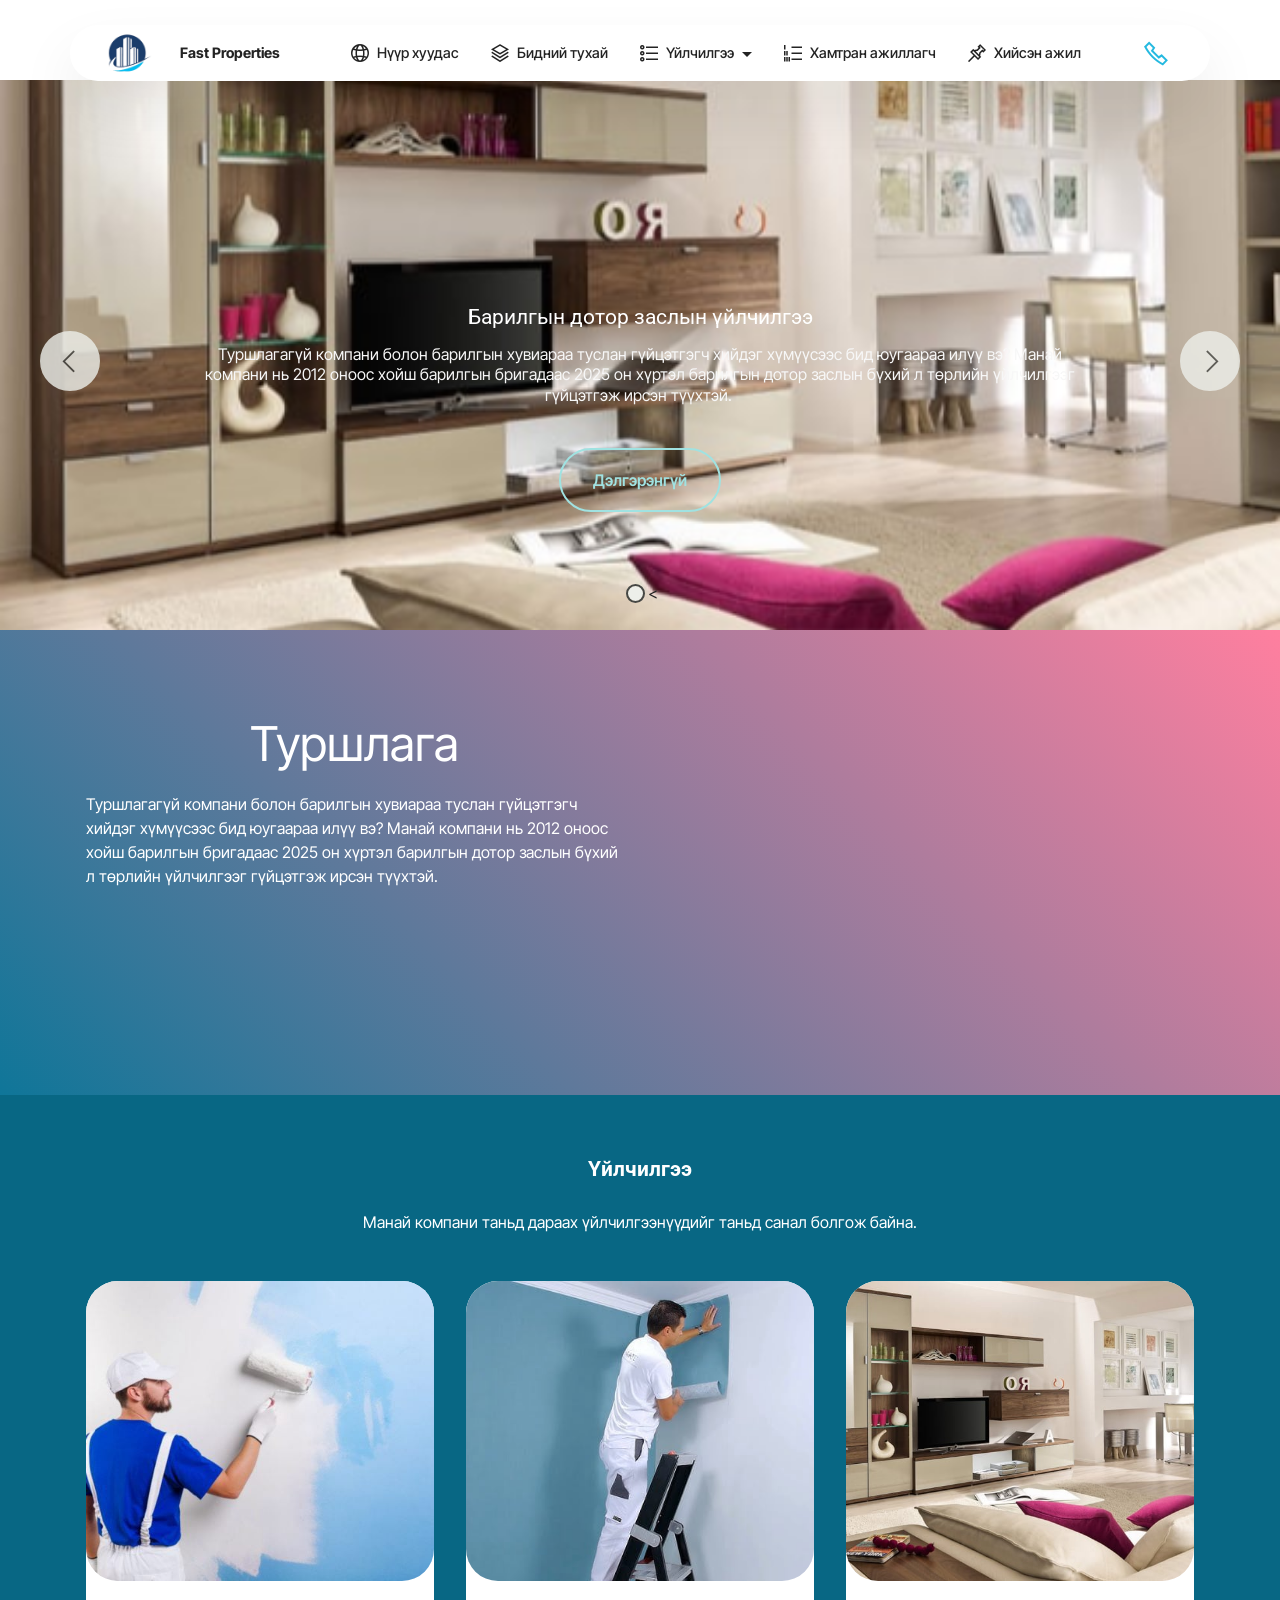
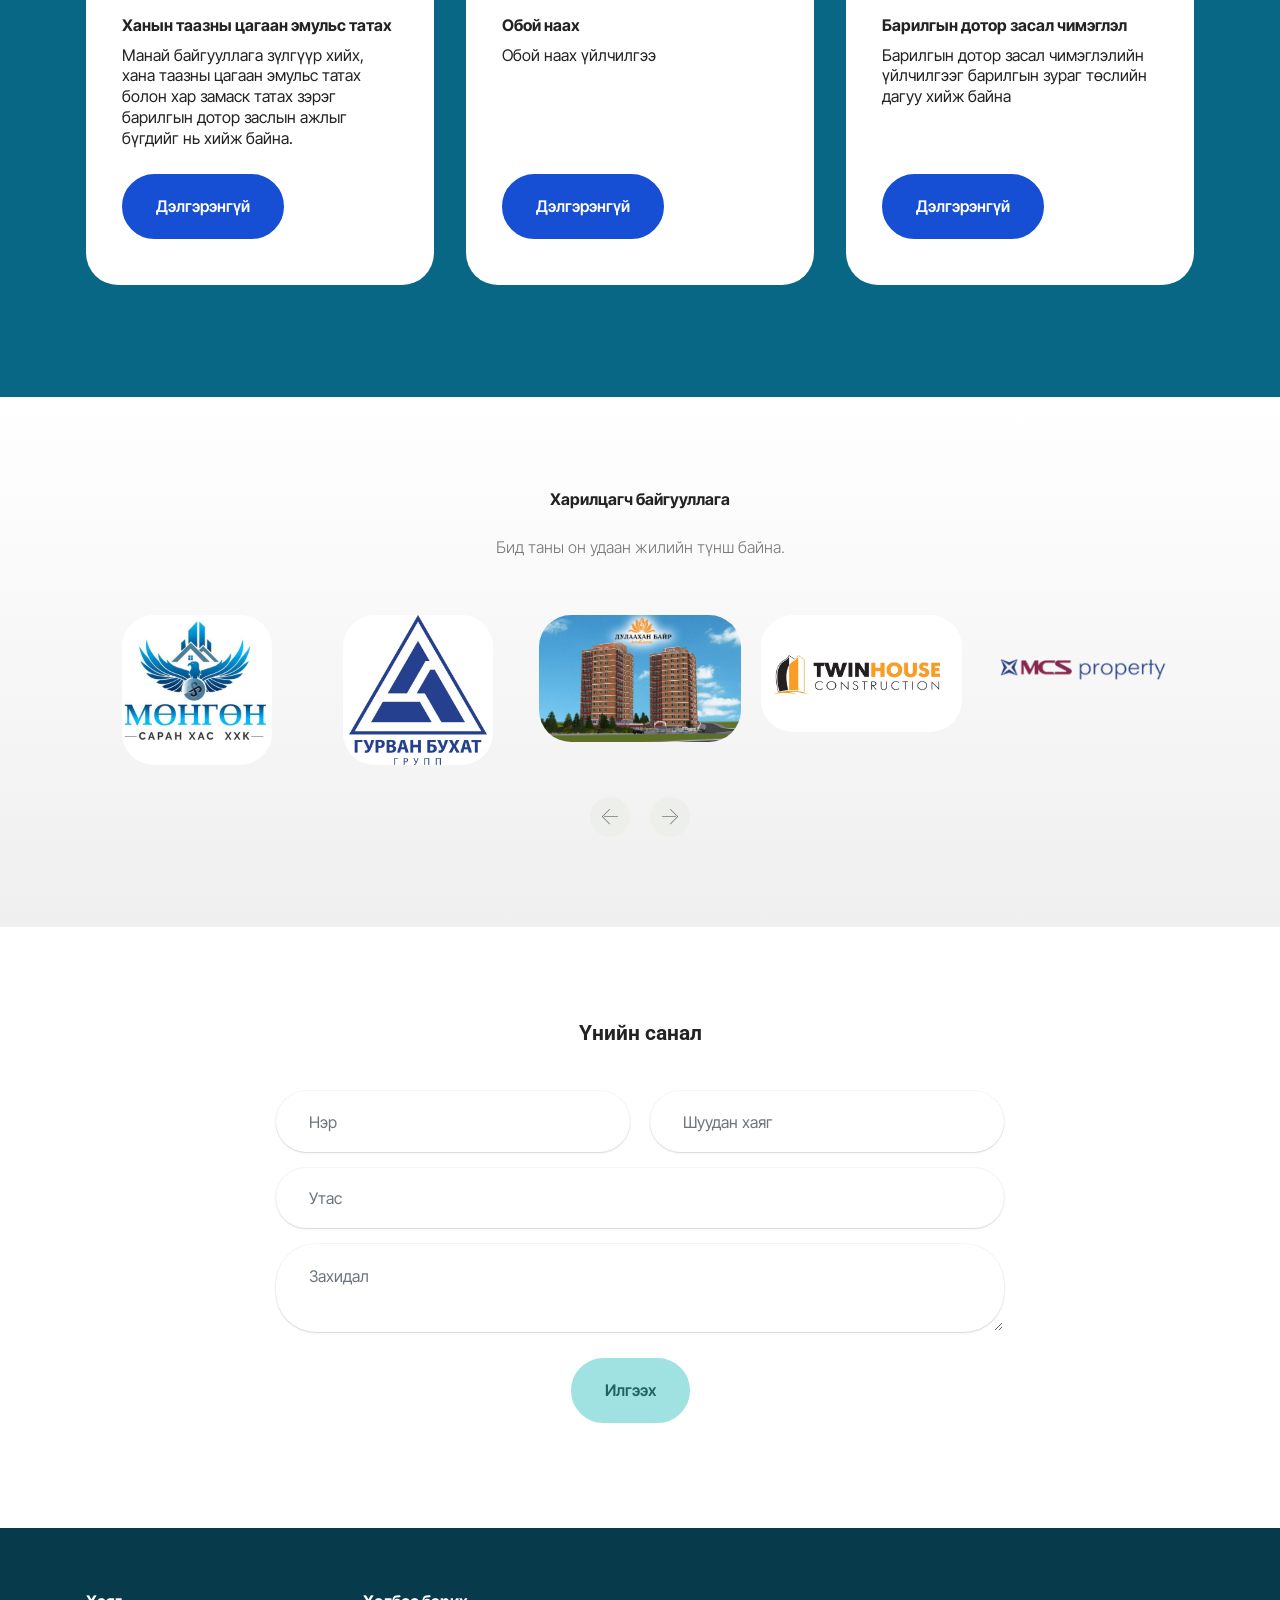
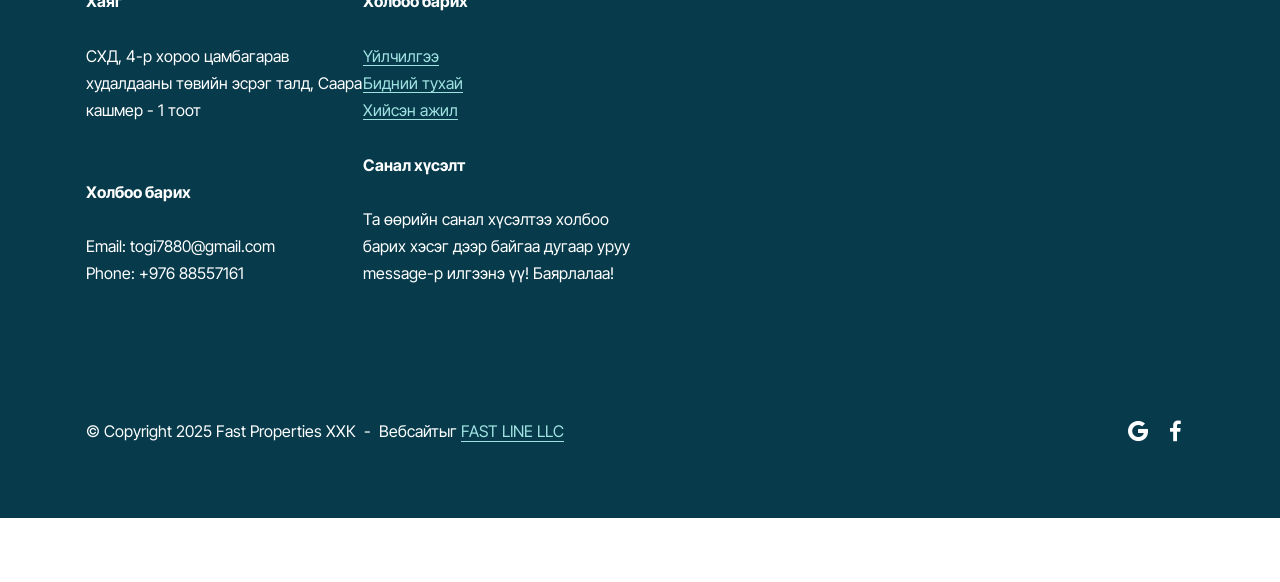
==== index.html @ c5d8628d "Add files via upload" ====
<!DOCTYPE html>
<html  >
<head>
  <!-- Site made with Mobirise Website Builder v5.9.4, https://mobirise.com -->
  <meta charset="UTF-8">
  <meta http-equiv="X-UA-Compatible" content="IE=edge">
  <meta name="generator" content="Mobirise v5.9.4, mobirise.com">
  <meta name="twitter:card" content="summary_large_image"/>
  <meta name="twitter:image:src" content="assets/images/index-meta.png">
  <meta property="og:image" content="assets/images/index-meta.png">
  <meta name="twitter:title" content="FAST PROPERTIES LLC - Барилгын дотор засал хийнэ">
  <meta name="viewport" content="width=device-width, initial-scale=1, minimum-scale=1">
  <link rel="shortcut icon" href="assets/images/df7d73c62bd82efdaf5e732c1ed1c255-removebg-preview-160x160.png" type="image/x-icon">
  <meta name="description" content="Барилгын дотор засал хийнэ - 
Эмульс татна - Хар цагаан замаск татна - Ханын таазны тэгшилгээ - Обой наах Barilgiiin dotor zasal Barilgiin dotor zasal hiine Утас : 88557161">
  
  
  <title>FAST PROPERTIES LLC - Барилгын дотор засал хийнэ</title>
  <link rel="stylesheet" href="assets/web/assets/mobirise-icons2/mobirise2.css">
  <link rel="stylesheet" href="assets/web/assets/mobirise-icons/mobirise-icons.css">
  <link rel="stylesheet" href="assets/bootstrap/css/bootstrap.min.css">
  <link rel="stylesheet" href="assets/bootstrap/css/bootstrap-grid.min.css">
  <link rel="stylesheet" href="assets/bootstrap/css/bootstrap-reboot.min.css">
  <link rel="stylesheet" href="assets/animatecss/animate.css">
  <link rel="stylesheet" href="assets/dropdown/css/style.css">
  <link rel="stylesheet" href="assets/socicon/css/styles.css">
  <link rel="stylesheet" href="assets/theme/css/style.css">
  <link rel="preload" href="https://fonts.googleapis.com/css?family=Inter+Tight:100,200,300,400,500,600,700,800,900,100i,200i,300i,400i,500i,600i,700i,800i,900i&display=swap" as="style" onload="this.onload=null;this.rel='stylesheet'">
  <noscript><link rel="stylesheet" href="https://fonts.googleapis.com/css?family=Inter+Tight:100,200,300,400,500,600,700,800,900,100i,200i,300i,400i,500i,600i,700i,800i,900i&display=swap"></noscript>
  <link rel="preload" href="https://fonts.googleapis.com/css?family=Roboto:100,200,300,400,500,600,700,800,900,100i,200i,300i,400i,500i,600i,700i,800i,900i&display=swap" as="style" onload="this.onload=null;this.rel='stylesheet'">
  <noscript><link rel="stylesheet" href="https://fonts.googleapis.com/css?family=Roboto:100,200,300,400,500,600,700,800,900,100i,200i,300i,400i,500i,600i,700i,800i,900i&display=swap"></noscript>
  <link rel="preload" as="style" href="assets/mobirise/css/mbr-additional.css"><link rel="stylesheet" href="assets/mobirise/css/mbr-additional.css" type="text/css">

  
  
  
</head>
<body>
  
  <section data-bs-version="5.1" class="menu menu2 cid-uOnKv8yIot" once="menu" id="menu02-wxaMeFYXaG-wxaMeFYXaG-3g">
	

	<nav class="navbar navbar-dropdown navbar-fixed-top navbar-expand-lg">
		<div class="container">
			<div class="navbar-brand">
				<span class="navbar-logo">
					
						<a href="http://medicaldoctor.mn" target="_blank"><img src="assets/images/df7d73c62bd82efdaf5e732c1ed1c255-removebg-preview-160x160.png" alt="logo" style="height: 4.3rem;"></a>
					
				</span>
				<span class="navbar-caption-wrap"><a class="navbar-caption text-black text-primary display-4" href="index.html#header05-1">Fast Properties</a></span>
			</div>
			<button class="navbar-toggler" type="button" data-toggle="collapse" data-bs-toggle="collapse" data-target="#navbarSupportedContent" data-bs-target="#navbarSupportedContent" aria-controls="navbarNavAltMarkup" aria-expanded="false" aria-label="Toggle navigation">
				<div class="hamburger">
					<span></span>
					<span></span>
					<span></span>
					<span></span>
				</div>
			</button>
			<div class="collapse navbar-collapse" id="navbarSupportedContent">
				<ul class="navbar-nav nav-dropdown nav-right" data-app-modern-menu="true"><li class="nav-item">
						<a class="nav-link link text-black text-primary display-4" href="index.html"><span class="mobi-mbri mobi-mbri-globe-2 mbr-iconfont mbr-iconfont-btn"></span>Нүүр хуудас</a>
					</li>
					<li class="nav-item">
						<a class="nav-link link text-black text-primary display-4" href="index.html#header7-3c" aria-expanded="false"><span class="mobi-mbri mobi-mbri-layers mbr-iconfont mbr-iconfont-btn"></span>Бидний тухай</a>
					</li>
					<li class="nav-item dropdown">
						<a class="nav-link link text-black text-primary dropdown-toggle show display-4" href="index.html#features025-1p" data-toggle="dropdown-submenu" data-bs-toggle="dropdown" data-bs-auto-close="outside" aria-expanded="true"><span class="mobi-mbri mobi-mbri-bulleted-list mbr-iconfont mbr-iconfont-btn"></span>Үйлчилгээ</a><div class="dropdown-menu show" aria-labelledby="dropdown-576" data-bs-popper="none"><a class="text-black text-primary dropdown-item display-4" href="page5.html">Хана тааз эмуль татах</a><a class="text-black text-primary dropdown-item display-4" href="page5.html">Хана тааз тэгшилгээ зүлгүүр</a><a class="text-black text-primary dropdown-item display-4" href="page5.html">Обой наах</a><a class="text-black text-primary dropdown-item display-4" href="page5.html">Бусад барилгын дотор засал</a></div>
					</li><li class="nav-item"><a class="nav-link link text-black text-primary display-4" href="index.html#clients-3d"><span class="mobi-mbri mobi-mbri-numbered-list mbr-iconfont mbr-iconfont-btn"></span>Хамтран ажиллагч</a></li><li class="nav-item"><a class="nav-link link text-black text-primary display-4" href="index.html#clients-3d"><span class="mobi-mbri mobi-mbri-pin mbr-iconfont mbr-iconfont-btn"></span>Хийсэн ажил</a></li></ul>
				<div class="icons-menu">
					<a class="iconfont-wrapper" href="tel:+97688557161">
						<span class="p-2 mbr-iconfont mobi-mbri-phone mobi-mbri" style="color: rgb(36, 185, 224); fill: rgb(36, 185, 224);"></span>
					</a>
					
					
					
				</div>
				
			</div>
		</div>
	</nav>
</section>

<section data-bs-version="5.1" class="slider3 cid-tOzKWDdz7D" id="slider03-36">
    
    <div class="carousel slide carousel-fade" id="uOnXRy4mSN" data-interval="3000" data-bs-interval="3000">
        <ol class="carousel-indicators">
            <li data-slide-to="0" data-bs-slide-to="0" class="active" data-target="#uOnXRy4mSN" data-bs-target="#uOnXRy4mSN"></li>
            &lt;
            
        </ol>
        <div class="carousel-inner">
            
            
            <div class="carousel-item slider-image item active">
                <div class="item-wrapper">
                    <img class="d-block w-100" src="assets/images/modern-conceptual-living-room-design-ideas-612x406.jpg" alt="Барилгын дотор засал хийнэ" data-slide-to="1" data-bs-slide-to="2">
                    
                    <div class="carousel-caption">
                        <h5 class="mbr-section-subtitle mbr-fonts-style mb-3 display-2">Барилгын дотор заслын үйлчилгээ</h5>
                        <p class="mbr-section-text mbr-fonts-style mb-4 display-7">Туршлагагүй компани болон барилгын хувиараа туслан гүйцэтгэгч хийдэг хүмүүсээс бид юугаараа илүү вэ? Манай компани нь 2012 оноос хойш барилгын бригадаас 2025 он хүртэл барилгын дотор заслын бүхий л төрлийн үйлчилгээг гүйцэтгэж ирсэн түүхтэй.&nbsp;</p>
                        <div class="mbr-section-btn mb-5"><a class="btn btn-warning-outline display-7" href="page6.html">Дэлгэрэнгүй</a></div>     
                    </div>
                </div>
            </div>
        </div>
        <a class="carousel-control carousel-control-prev" role="button" data-slide="prev" data-bs-slide="prev" href="#uOnXRy4mSN">
            <span class="mobi-mbri mobi-mbri-arrow-prev" aria-hidden="true"></span>
            <span class="sr-only visually-hidden">Previous</span>
        </a>
        <a class="carousel-control carousel-control-next" role="button" data-slide="next" data-bs-slide="next" href="#uOnXRy4mSN">
            <span class="mobi-mbri mobi-mbri-arrow-next" aria-hidden="true"></span>
            <span class="sr-only visually-hidden">Next</span>
        </a>
    </div>
</section>

<section data-bs-version="5.1" class="header7 cid-uOi6CilBWI" id="header7-3c">

    

    

    <div class="container">
        <div class="media-container-row">

            <div class="media-content align-right">
                <h1 class="mbr-section-title mbr-white pb-3 mbr-fonts-style display-1">Туршлага</h1>
                <div class="mbr-section-text mbr-white pb-3">
                    <p class="mbr-text mbr-fonts-style display-5">
                        Туршлагагүй компани болон барилгын хувиараа туслан гүйцэтгэгч хийдэг хүмүүсээс бид юугаараа илүү вэ? Манай компани нь 2012 оноос хойш барилгын бригадаас 2025 он хүртэл барилгын дотор заслын бүхий л төрлийн үйлчилгээг гүйцэтгэж ирсэн түүхтэй.&nbsp;</p>
                </div>
                
            </div>

            <div class="mbr-figure" style="width: 100%;"><iframe class="mbr-embedded-video" src="https://www.youtube.com/embed/STqPr48vjNw?rel=0&amp;amp;mute=1&amp;showinfo=0&amp;autoplay=1&amp;loop=1&amp;playlist=STqPr48vjNw" width="1280" height="720" frameborder="0" allowfullscreen></iframe></div>

        </div>
    </div>
</section>

<section data-bs-version="5.1" class="features4 cid-tMlEXTHLbS" id="features04-w">
	
	
	<div class="container">
		<div class="row justify-content-center">
			<div class="col-12 content-head">
				<div class="mbr-section-head mb-5">
					<h4 class="mbr-section-title mbr-fonts-style align-center mb-0 display-2"><strong>Үйлчилгээ</strong></h4>
					<h5 class="mbr-section-subtitle mbr-fonts-style align-center mb-0 mt-4 display-7">Манай компани таньд дараах үйлчилгээнүүдийг таньд санал болгож байна.</h5>
					
				</div>
			</div>
		</div>
		<div class="row">
			<div class="item features-image col-12 col-md-6 col-lg-4">
				<div class="item-wrapper">
					<div class="item-img">
						<img src="assets/images/0308140003-02-apply-emulsion-paint-600x400-1-600x400.jpg" alt="Mobirise Website Builder">
					</div>
					<div class="item-content">
						<h5 class="item-title mbr-fonts-style display-5"><strong>Ханын таазны цагаан эмульс татах</strong></h5>
						
						<p class="mbr-text mbr-fonts-style display-7">Манай байгууллага зүлгүүр хийх, хана таазны цагаан эмульс татах болон хар замаск татах зэрэг барилгын дотор заслын ажлыг бүгдийг нь хийж байна.</p>
						<div class="mbr-section-btn item-footer"><a href="page3.html#header16-25" class="btn item-btn btn-primary display-7">Дэлгэрэнгүй</a></div>
					</div>

				</div>
			</div>
			<div class="item features-image col-12 col-md-6 col-lg-4">
				<div class="item-wrapper">
					<div class="item-img">
						<img src="assets/images/hq720-686x386.jpg" alt="Mobirise Website Builder">
					</div>
					<div class="item-content">
						<h5 class="item-title mbr-fonts-style display-5"><strong>Обой наах&nbsp;</strong></h5>
						
						<p class="mbr-text mbr-fonts-style display-7">Обой наах үйлчилгээ<br><br><br></p>
						<div class="mbr-section-btn item-footer"><a href="page1.html" class="btn item-btn btn-primary display-7">Дэлгэрэнгүй</a></div>
					</div>
				</div>
			</div>
			<div class="item features-image col-12 col-md-6 col-lg-4">
				<div class="item-wrapper">
					<div class="item-img">
						<img src="assets/images/modern-conceptual-living-room-design-ideas-696x461.jpg" alt="Mobirise Website Builder">
					</div>
					<div class="item-content">
						<h5 class="item-title mbr-fonts-style display-5"><strong>Барилгын дотор засал чимэглэл&nbsp;</strong></h5>
						
						<p class="mbr-text mbr-fonts-style display-7">Барилгын дотор засал чимэглэлийн үйлчилгээг барилгын зураг төслийн дагуу хийж байна<br><br>
						</p>
						<div class="mbr-section-btn item-footer"><a href="page1.html" class="btn item-btn btn-primary display-7">Дэлгэрэнгүй</a></div>
					</div>
				</div>
			</div>
		</div>
	</div>
</section>

<section data-bs-version="5.1" class="clients cid-uOi7cdaw9n" data-interval="false" data-bs-interval="false" id="clients-3d">
      

    
        <div class="container mb-5">
            <div class="media-container-row">
                <div class="col-12 align-center">
                    <h2 class="mbr-section-title pb-3 mbr-fonts-style display-5"><strong>
                        Харилцагч байгууллага</strong></h2>
                    <h3 class="mbr-section-subtitle mbr-light mbr-fonts-style display-5">Бид таны он удаан жилийн түнш байна.</h3>
                </div>
            </div>
        </div>

    <div class="container">
        <div class="carousel slide" role="listbox" data-pause="true" data-keyboard="false" data-ride="carousel" data-bs-ride="carousel" data-interval="5000" data-bs-interval="5000">
            <div class="carousel-inner" data-visible="5">
                
                
                
                
                
            <div class="carousel-item ">
                    <div class="media-container-row">
                        <div class="col-md-12">
                            <div class="wrap-img ">
                                <img src="assets/images/b4b1481cf6844d43b5f6b4548a3597c3-450x450.jpg" class="img-responsive clients-img" alt="">
                            </div>
                        </div>
                    </div>
                </div><div class="carousel-item ">
                    <div class="media-container-row">
                        <div class="col-md-12">
                            <div class="wrap-img ">
                                <img src="assets/images/zh-obtzeyr-p3yfwmc-iobimhh-f3-500x500.jpg" class="img-responsive clients-img" alt="">
                            </div>
                        </div>
                    </div>
                </div><div class="carousel-item ">
                    <div class="media-container-row">
                        <div class="col-md-12">
                            <div class="wrap-img ">
                                <img src="assets/images/164239099-4135050496545572-2902656988174636286-n-1024x647.jpg" class="img-responsive clients-img" alt="">
                            </div>
                        </div>
                    </div>
                </div><div class="carousel-item ">
                    <div class="media-container-row">
                        <div class="col-md-12">
                            <div class="wrap-img ">
                                <img src="assets/images/web-logo-min-633x370.png" class="img-responsive clients-img" alt="">
                            </div>
                        </div>
                    </div>
                </div><div class="carousel-item ">
                    <div class="media-container-row">
                        <div class="col-md-12">
                            <div class="wrap-img ">
                                <img src="assets/images/mcsp-240x122.png" class="img-responsive clients-img" alt="">
                            </div>
                        </div>
                    </div>
                </div></div>
            <div class="carousel-controls">
                <a data-app-prevent-settings="" class="carousel-control carousel-control-prev" role="button" data-slide="prev" data-bs-slide="prev">
                    <span aria-hidden="true" class="mbri-left mbr-iconfont"></span>
                    <span class="sr-only visually-hidden">Previous</span>
                </a>
                <a data-app-prevent-settings="" class="carousel-control carousel-control-next" role="button" data-slide="next" data-bs-slide="next">
                    <span aria-hidden="true" class="mbri-right mbr-iconfont"></span>
                    <span class="sr-only visually-hidden">Next</span>
                </a>
            </div>
        </div>
    </div>
</section>

<section data-bs-version="5.1" class="form5 cid-tJS9pBcTSa" id="form02-6">
    
    
    <div class="container">
        <div class="mbr-section-head mb-5">
            <h3 class="mbr-section-title mbr-fonts-style align-center mb-0 display-2"><strong>Үнийн санал</strong></h3>
            <h4 class="mbr-section-subtitle mbr-fonts-style align-center mb-0 mt-4 display-7"></h4>
        </div>
        <div class="row justify-content-center mt-4">
            <div class="col-lg-8 mx-auto mbr-form" data-form-type="formoid">
                <form action="https://mobirise.eu/" method="POST" class="mbr-form form-with-styler" data-form-title="Form Name"><input type="hidden" name="email" data-form-email="true" value="JHYFS53JuZ2BO/rWHOO5SiZcqjgEcK3zx8mw/sAVOTbed7ZAiBbGgSSQe6Lvi35Xk6NeMIpbe6AtjiqgXatf3zvAqxeOAA6haJ3PYhmFROmGbQeyizw9LcuBCChN89FM">
                    <div class="row">
                        <div hidden="hidden" data-form-alert="" class="alert alert-success col-12">Илгээсэн баярлалаа! Бид эргэн холбогдох болно.</div>
                        <div hidden="hidden" data-form-alert-danger="" class="alert alert-danger col-12">
                            Oops...! some problem!
                        </div>
                    </div>
                    <div class="dragArea row">
                        <div class="col-md col-sm-12 form-group mb-3" data-for="name">
                            <input type="text" name="name" placeholder="Нэр" data-form-field="name" class="form-control" value="" id="name-form02-6">
                        </div>
                        <div class="col-md col-sm-12 form-group mb-3" data-for="email">
                            <input type="email" name="email" placeholder="Шуудан хаяг" data-form-field="email" class="form-control" value="" id="email-form02-6">
                        </div>
                        <div class="col-12 form-group mb-3" data-for="phone">
                            <input type="tel" name="phone" placeholder="Утас" data-form-field="phone" class="form-control" value="" id="phone-form02-6">
                        </div>
                        <div class="col-12 form-group mb-3" data-for="textarea">
                            <textarea name="textarea" placeholder="Захидал" data-form-field="textarea" class="form-control" id="textarea-form02-6"></textarea>
                        </div>
                        <div class="col-lg-12 col-md-12 col-sm-12 align-center mbr-section-btn"><button type="submit" class="btn btn-warning display-7">Илгээх</button></div>
                    </div>
                </form>
            </div>
        </div>
    </div>
</section>

<section data-bs-version="5.1" class="cid-uOi7fWUOpz" id="footer2-3f">

    

    

    <div class="container">
        <div class="media-container-row content mbr-white">
            <div class="col-12 col-md-3 mbr-fonts-style display-7">
                <p class="mbr-text">
                    <strong>Хаяг</strong><br>
                    <br>СХД, 4-р хороо цамбагарав худалдааны төвийн эсрэг талд, Саара кашмер - 1 тоот<br>
                    <br>
                    <br><strong>Холбоо барих</strong><br>
                    <br>Email: togi7880@gmail.com<br>Phone: +976 88557161<br><br></p>
            </div>
            <div class="col-12 col-md-3 mbr-fonts-style display-7">
                <p class="mbr-text"><strong>Холбоо барих</strong><br>
                    <br><a href="page1.html" class="text-warning">Үйлчилгээ</a><br><a href="page1.html" class="text-warning">Бидний тухай</a><br><a href="page4.html" class="text-warning">Хийсэн ажил</a><br>
                    <br><strong>Санал хүсэлт</strong><br>
                    <br>Та өөрийн санал хүсэлтээ холбоо барих хэсэг дээр байгаа дугаар уруу message-р илгээнэ үү! Баярлалаа!</p>
            </div>
            <div class="col-12 col-md-6">
                <div class="google-map"><iframe frameborder="0" style="border:0" src="https://www.google.com/maps/embed?pb=!1m14!1m8!1m3!1d6045.3003145248895!2d-73.9884657!3d40.7477229!3m2!1i1024!2i768!4f13.1!3m3!1m2!1s0x89c259a9ac1f1b85%3A0x7e33d1c0e7af3be4!2zMzUwIDV0aCBBdmUsIE5ldyBZb3JrLCBOWSAxMDExOCwg0KHQqNCQ!5e0!3m2!1sru!2sru!4v1689597362021!5m2!1sru!2sru" allowfullscreen=""></iframe></div>
            </div>
        </div>
        <div class="footer-lower">
            <div class="media-container-row">
                <div class="col-sm-12">
                    <hr>
                </div>
            </div>
            <div class="media-container-row mbr-white">
                <div class="col-sm-6 copyright">
                    <p class="mbr-text mbr-fonts-style display-7">
                        © Copyright 2025 Fast Properties ХХК&nbsp; -&nbsp; Вебсайтыг <a href="http://www.facebook.com/fastlinexxk" class="text-warning" target="_blank">FAST LINE LLC</a></p>
                </div>
                <div class="col-md-6">
                    <div class="social-list align-right">
                        <div class="soc-item">
                            
                                <span class="mbr-iconfont mbr-iconfont-social socicon-google socicon"></span>
                            
                        </div>
                        <div class="soc-item">
                            <a href="https://www.facebook.com/FASTLINEXXK" target="_blank">
                                <span class="mbr-iconfont mbr-iconfont-social socicon-facebook socicon"></span>
                            </a>
                        </div>
                        
                        
                        
                        
                    </div>
                </div>
            </div>
        </div>
    </div>
</section><section class="display-7" style="padding: 0;align-items: center;justify-content: center;flex-wrap: wrap;    align-content: center;display: flex;position: relative;height: 4rem;"><a href="https://mobiri.se/980983" style="flex: 1 1;height: 4rem;position: absolute;width: 100%;z-index: 1;"><img alt="" style="height: 4rem;" src="[data-uri]"></a><p style="margin: 0;text-align: center;" class="display-7">&#8204;</p><a style="z-index:1" href="https://mobirise.com/builder/ai-website-builder.html">Free AI Website Software</a></section><script src="assets/bootstrap/js/bootstrap.bundle.min.js"></script>  <script src="assets/smoothscroll/smooth-scroll.js"></script>  <script src="assets/ytplayer/index.js"></script>  <script src="assets/dropdown/js/navbar-dropdown.js"></script>  <script src="assets/mbr-clients-slider/mbr-clients-slider.js"></script>  <script src="assets/theme/js/script.js"></script>  <script src="assets/formoid/formoid.min.js"></script>  
  
  
 <div id="scrollToTop" class="scrollToTop mbr-arrow-up"><a style="text-align: center;"><i class="mbr-arrow-up-icon mbr-arrow-up-icon-cm cm-icon cm-icon-smallarrow-up"></i></a></div>
    <input name="animation" type="hidden">
  </body>
</html>
---- assets/web/assets/mobirise-icons2/mobirise2.css ----
@font-face {
  font-family: 'Moririse2';
  font-display: swap;
  src:  url('mobirise2.eot?f2bix4');
  src:  url('mobirise2.eot?f2bix4#iefix') format('embedded-opentype'),
    url('mobirise2.ttf?f2bix4') format('truetype'),
    url('mobirise2.woff?f2bix4') format('woff'),
    url('mobirise2.svg?f2bix4#mobirise2') format('svg');
  font-weight: normal;
  font-style: normal;
}

[class^="mobi-"], [class*=" mobi-"] {
  /* use !important to prevent issues with browser extensions that change fonts */
  font-family: 'Moririse2' !important;
  speak: none;
  font-style: normal;
  font-weight: normal;
  font-variant: normal;
  text-transform: none;
  line-height: 1;

  /* Better Font Rendering =========== */
  -webkit-font-smoothing: antialiased;
  -moz-osx-font-smoothing: grayscale;
}

.mobi-mbri-add-submenu:before {
  content: "\e900";
}
.mobi-mbri-alert:before {
  content: "\e901";
}
.mobi-mbri-align-center:before {
  content: "\e902";
}
.mobi-mbri-align-justify:before {
  content: "\e903";
}
.mobi-mbri-align-left:before {
  content: "\e904";
}
.mobi-mbri-align-right:before {
  content: "\e905";
}
.mobi-mbri-android:before {
  content: "\e906";
}
.mobi-mbri-apple:before {
  content: "\e907";
}
.mobi-mbri-arrow-down:before {
  content: "\e908";
}
.mobi-mbri-arrow-next:before {
  content: "\e909";
}
.mobi-mbri-arrow-prev:before {
  content: "\e90a";
}
.mobi-mbri-arrow-up:before {
  content: "\e90b";
}
.mobi-mbri-bold:before {
  content: "\e90c";
}
.mobi-mbri-bookmark:before {
  content: "\e90d";
}
.mobi-mbri-bootstrap:before {
  content: "\e90e";
}
.mobi-mbri-briefcase:before {
  content: "\e90f";
}
.mobi-mbri-browse:before {
  content: "\e910";
}
.mobi-mbri-bulleted-list:before {
  content: "\e911";
}
.mobi-mbri-calendar:before {
  content: "\e912";
}
.mobi-mbri-camera:before {
  content: "\e913";
}
.mobi-mbri-cart-add:before {
  content: "\e914";
}
.mobi-mbri-cart-full:before {
  content: "\e915";
}
.mobi-mbri-cash:before {
  content: "\e916";
}
.mobi-mbri-change-style:before {
  content: "\e917";
}
.mobi-mbri-chat:before {
  content: "\e918";
}
.mobi-mbri-clock:before {
  content: "\e919";
}
.mobi-mbri-close:before {
  content: "\e91a";
}
.mobi-mbri-cloud:before {
  content: "\e91b";
}
.mobi-mbri-code:before {
  content: "\e91c";
}
.mobi-mbri-contact-form:before {
  content: "\e91d";
}
.mobi-mbri-credit-card:before {
  content: "\e91e";
}
.mobi-mbri-cursor-click:before {
  content: "\e91f";
}
.mobi-mbri-cust-feedback:before {
  content: "\e920";
}
.mobi-mbri-database:before {
  content: "\e921";
}
.mobi-mbri-delivery:before {
  content: "\e922";
}
.mobi-mbri-desktop:before {
  content: "\e923";
}
.mobi-mbri-devices:before {
  content: "\e924";
}
.mobi-mbri-down:before {
  content: "\e925";
}
.mobi-mbri-download-2:before {
  content: "\e926";
}
.mobi-mbri-download:before {
  content: "\e927";
}
.mobi-mbri-drag-n-drop-2:before {
  content: "\e928";
}
.mobi-mbri-drag-n-drop:before {
  content: "\e929";
}
.mobi-mbri-edit-2:before {
  content: "\e92a";
}
.mobi-mbri-edit:before {
  content: "\e92b";
}
.mobi-mbri-error:before {
  content: "\e92c";
}
.mobi-mbri-extension:before {
  content: "\e92d";
}
.mobi-mbri-features:before {
  content: "\e92e";
}
.mobi-mbri-file:before {
  content: "\e92f";
}
.mobi-mbri-flag:before {
  content: "\e930";
}
.mobi-mbri-folder:before {
  content: "\e931";
}
.mobi-mbri-gift:before {
  content: "\e932";
}
.mobi-mbri-github:before {
  content: "\e933";
}
.mobi-mbri-globe-2:before {
  content: "\e934";
}
.mobi-mbri-globe:before {
  content: "\e935";
}
.mobi-mbri-growing-chart:before {
  content: "\e936";
}
.mobi-mbri-hearth:before {
  content: "\e937";
}
.mobi-mbri-help:before {
  content: "\e938";
}
.mobi-mbri-home:before {
  content: "\e939";
}
.mobi-mbri-hot-cup:before {
  content: "\e93a";
}
.mobi-mbri-idea:before {
  content: "\e93b";
}
.mobi-mbri-image-gallery:before {
  content: "\e93c";
}
.mobi-mbri-image-slider:before {
  content: "\e93d";
}
.mobi-mbri-info:before {
  content: "\e93e";
}
.mobi-mbri-italic:before {
  content: "\e93f";
}
.mobi-mbri-key:before {
  content: "\e940";
}
.mobi-mbri-laptop:before {
  content: "\e941";
}
.mobi-mbri-layers:before {
  content: "\e942";
}
.mobi-mbri-left-right:before {
  content: "\e943";
}
.mobi-mbri-left:before {
  content: "\e944";
}
.mobi-mbri-letter:before {
  content: "\e945";
}
.mobi-mbri-like:before {
  content: "\e946";
}
.mobi-mbri-link:before {
  content: "\e947";
}
.mobi-mbri-lock:before {
  content: "\e948";
}
.mobi-mbri-login:before {
  content: "\e949";
}
.mobi-mbri-logout:before {
  content: "\e94a";
}
.mobi-mbri-magic-stick:before {
  content: "\e94b";
}
.mobi-mbri-map-pin:before {
  content: "\e94c";
}
.mobi-mbri-menu:before {
  content: "\e94d";
}
.mobi-mbri-mobile-2:before {
  content: "\e94e";
}
.mobi-mbri-mobile-horizontal:before {
  content: "\e94f";
}
.mobi-mbri-mobile:before {
  content: "\e950";
}
.mobi-mbri-mobirise:before {
  content: "\e951";
}
.mobi-mbri-more-horizontal:before {
  content: "\e952";
}
.mobi-mbri-more-vertical:before {
  content: "\e953";
}
.mobi-mbri-music:before {
  content: "\e954";
}
.mobi-mbri-new-file:before {
  content: "\e955";
}
.mobi-mbri-numbered-list:before {
  content: "\e956";
}
.mobi-mbri-opened-folder:before {
  content: "\e957";
}
.mobi-mbri-pages:before {
  content: "\e958";
}
.mobi-mbri-paper-plane:before {
  content: "\e959";
}
.mobi-mbri-paperclip:before {
  content: "\e95a";
}
.mobi-mbri-phone:before {
  content: "\e95b";
}
.mobi-mbri-photo:before {
  content: "\e95c";
}
.mobi-mbri-photos:before {
  content: "\e95d";
}
.mobi-mbri-pin:before {
  content: "\e95e";
}
.mobi-mbri-play:before {
  content: "\e95f";
}
.mobi-mbri-plus:before {
  content: "\e960";
}
.mobi-mbri-preview:before {
  content: "\e961";
}
.mobi-mbri-print:before {
  content: "\e962";
}
.mobi-mbri-protect:before {
  content: "\e963";
}
.mobi-mbri-question:before {
  content: "\e964";
}
.mobi-mbri-quote-left:before {
  content: "\e965";
}
.mobi-mbri-quote-right:before {
  content: "\e966";
}
.mobi-mbri-redo:before {
  content: "\e967";
}
.mobi-mbri-refresh:before {
  content: "\e968";
}
.mobi-mbri-responsive-2:before {
  content: "\e969";
}
.mobi-mbri-responsive:before {
  content: "\e96a";
}
.mobi-mbri-right:before {
  content: "\e96b";
}
.mobi-mbri-rocket:before {
  content: "\e96c";
}
.mobi-mbri-sad-face:before {
  content: "\e96d";
}
.mobi-mbri-sale:before {
  content: "\e96e";
}
.mobi-mbri-save:before {
  content: "\e96f";
}
.mobi-mbri-search:before {
  content: "\e970";
}
.mobi-mbri-setting-2:before {
  content: "\e971";
}
.mobi-mbri-setting-3:before {
  content: "\e972";
}
.mobi-mbri-setting:before {
  content: "\e973";
}
.mobi-mbri-share:before {
  content: "\e974";
}
.mobi-mbri-shopping-bag:before {
  content: "\e975";
}
.mobi-mbri-shopping-basket:before {
  content: "\e976";
}
.mobi-mbri-shopping-cart:before {
  content: "\e977";
}
.mobi-mbri-sites:before {
  content: "\e978";
}
.mobi-mbri-smile-face:before {
  content: "\e979";
}
.mobi-mbri-speed:before {
  content: "\e97a";
}
.mobi-mbri-star:before {
  content: "\e97b";
}
.mobi-mbri-success:before {
  content: "\e97c";
}
.mobi-mbri-sun:before {
  content: "\e97d";
}
.mobi-mbri-sun2:before {
  content: "\e97e";
}
.mobi-mbri-tablet-vertical:before {
  content: "\e97f";
}
.mobi-mbri-tablet:before {
  content: "\e980";
}
.mobi-mbri-target:before {
  content: "\e981";
}
.mobi-mbri-timer:before {
  content: "\e982";
}
.mobi-mbri-to-ftp:before {
  content: "\e983";
}
.mobi-mbri-to-local-drive:before {
  content: "\e984";
}
.mobi-mbri-touch-swipe:before {
  content: "\e985";
}
.mobi-mbri-touch:before {
  content: "\e986";
}
.mobi-mbri-trash:before {
  content: "\e987";
}
.mobi-mbri-underline:before {
  content: "\e988";
}
.mobi-mbri-undo:before {
  content: "\e989";
}
.mobi-mbri-unlink:before {
  content: "\e98a";
}
.mobi-mbri-unlock:before {
  content: "\e98b";
}
.mobi-mbri-up-down:before {
  content: "\e98c";
}
.mobi-mbri-up:before {
  content: "\e98d";
}
.mobi-mbri-update:before {
  content: "\e98e";
}
.mobi-mbri-upload-2:before {
  content: "\e98f";
}
.mobi-mbri-upload:before {
  content: "\e990";
}
.mobi-mbri-user-2:before {
  content: "\e991";
}
.mobi-mbri-user:before {
  content: "\e992";
}
.mobi-mbri-users:before {
  content: "\e993";
}
.mobi-mbri-video-play:before {
  content: "\e994";
}
.mobi-mbri-video:before {
  content: "\e995";
}
.mobi-mbri-watch:before {
  content: "\e996";
}
.mobi-mbri-website-theme-2:before {
  content: "\e997";
}
.mobi-mbri-website-theme:before {
  content: "\e998";
}
.mobi-mbri-wifi:before {
  content: "\e999";
}
.mobi-mbri-windows:before {
  content: "\e99a";
}
.mobi-mbri-zoom-in:before {
  content: "\e99b";
}
.mobi-mbri-zoom-out:before {
  content: "\e99c";
}
---- assets/web/assets/mobirise-icons/mobirise-icons.css ----
@font-face {
  font-family: 'MobiriseIcons';
  src:  url('mobirise-icons.eot?spat4u');
  src:  url('mobirise-icons.eot?spat4u#iefix') format('embedded-opentype'),
    url('mobirise-icons.ttf?spat4u') format('truetype'),
    url('mobirise-icons.woff?spat4u') format('woff'),
    url('mobirise-icons.svg?spat4u#MobiriseIcons') format('svg');
  font-weight: normal;
  font-style: normal;
  font-display: swap;
}

[class^="mbri-"], [class*=" mbri-"] {
  /* use !important to prevent issues with browser extensions that change fonts */
  font-family: MobiriseIcons !important;
  speak: none;
  font-style: normal;
  font-weight: normal;
  font-variant: normal;
  text-transform: none;
  line-height: 1;

  /* Better Font Rendering =========== */
  -webkit-font-smoothing: antialiased;
  -moz-osx-font-smoothing: grayscale;
}

.mbri-add-submenu:before {
  content: "\e900";
}
.mbri-alert:before {
  content: "\e901";
}
.mbri-align-center:before {
  content: "\e902";
}
.mbri-align-justify:before {
  content: "\e903";
}
.mbri-align-left:before {
  content: "\e904";
}
.mbri-align-right:before {
  content: "\e905";
}
.mbri-android:before {
  content: "\e906";
}
.mbri-apple:before {
  content: "\e907";
}
.mbri-arrow-down:before {
  content: "\e908";
}
.mbri-arrow-next:before {
  content: "\e909";
}
.mbri-arrow-prev:before {
  content: "\e90a";
}
.mbri-arrow-up:before {
  content: "\e90b";
}
.mbri-bold:before {
  content: "\e90c";
}
.mbri-bookmark:before {
  content: "\e90d";
}
.mbri-bootstrap:before {
  content: "\e90e";
}
.mbri-briefcase:before {
  content: "\e90f";
}
.mbri-browse:before {
  content: "\e910";
}
.mbri-bulleted-list:before {
  content: "\e911";
}
.mbri-calendar:before {
  content: "\e912";
}
.mbri-camera:before {
  content: "\e913";
}
.mbri-cart-add:before {
  content: "\e914";
}
.mbri-cart-full:before {
  content: "\e915";
}
.mbri-cash:before {
  content: "\e916";
}
.mbri-change-style:before {
  content: "\e917";
}
.mbri-chat:before {
  content: "\e918";
}
.mbri-clock:before {
  content: "\e919";
}
.mbri-close:before {
  content: "\e91a";
}
.mbri-cloud:before {
  content: "\e91b";
}
.mbri-code:before {
  content: "\e91c";
}
.mbri-contact-form:before {
  content: "\e91d";
}
.mbri-credit-card:before {
  content: "\e91e";
}
.mbri-cursor-click:before {
  content: "\e91f";
}
.mbri-cust-feedback:before {
  content: "\e920";
}
.mbri-database:before {
  content: "\e921";
}
.mbri-delivery:before {
  content: "\e922";
}
.mbri-desktop:before {
  content: "\e923";
}
.mbri-devices:before {
  content: "\e924";
}
.mbri-down:before {
  content: "\e925";
}
.mbri-download:before {
  content: "\e989";
}
.mbri-drag-n-drop:before {
  content: "\e927";
}
.mbri-drag-n-drop2:before {
  content: "\e928";
}
.mbri-edit:before {
  content: "\e929";
}
.mbri-edit2:before {
  content: "\e92a";
}
.mbri-error:before {
  content: "\e92b";
}
.mbri-extension:before {
  content: "\e92c";
}
.mbri-features:before {
  content: "\e92d";
}
.mbri-file:before {
  content: "\e92e";
}
.mbri-flag:before {
  content: "\e92f";
}
.mbri-folder:before {
  content: "\e930";
}
.mbri-gift:before {
  content: "\e931";
}
.mbri-github:before {
  content: "\e932";
}
.mbri-globe:before {
  content: "\e933";
}
.mbri-globe-2:before {
  content: "\e934";
}
.mbri-growing-chart:before {
  content: "\e935";
}
.mbri-hearth:before {
  content: "\e936";
}
.mbri-help:before {
  content: "\e937";
}
.mbri-home:before {
  content: "\e938";
}
.mbri-hot-cup:before {
  content: "\e939";
}
.mbri-idea:before {
  content: "\e93a";
}
.mbri-image-gallery:before {
  content: "\e93b";
}
.mbri-image-slider:before {
  content: "\e93c";
}
.mbri-info:before {
  content: "\e93d";
}
.mbri-italic:before {
  content: "\e93e";
}
.mbri-key:before {
  content: "\e93f";
}
.mbri-laptop:before {
  content: "\e940";
}
.mbri-layers:before {
  content: "\e941";
}
.mbri-left-right:before {
  content: "\e942";
}
.mbri-left:before {
  content: "\e943";
}
.mbri-letter:before {
  content: "\e944";
}
.mbri-like:before {
  content: "\e945";
}
.mbri-link:before {
  content: "\e946";
}
.mbri-lock:before {
  content: "\e947";
}
.mbri-login:before {
  content: "\e948";
}
.mbri-logout:before {
  content: "\e949";
}
.mbri-magic-stick:before {
  content: "\e94a";
}
.mbri-map-pin:before {
  content: "\e94b";
}
.mbri-menu:before {
  content: "\e94c";
}
.mbri-mobile:before {
  content: "\e94d";
}
.mbri-mobile2:before {
  content: "\e94e";
}
.mbri-mobirise:before {
  content: "\e94f";
}
.mbri-more-horizontal:before {
  content: "\e950";
}
.mbri-more-vertical:before {
  content: "\e951";
}
.mbri-music:before {
  content: "\e952";
}
.mbri-new-file:before {
  content: "\e953";
}
.mbri-numbered-list:before {
  content: "\e954";
}
.mbri-opened-folder:before {
  content: "\e955";
}
.mbri-pages:before {
  content: "\e956";
}
.mbri-paper-plane:before {
  content: "\e957";
}
.mbri-paperclip:before {
  content: "\e958";
}
.mbri-photo:before {
  content: "\e959";
}
.mbri-photos:before {
  content: "\e95a";
}
.mbri-pin:before {
  content: "\e95b";
}
.mbri-play:before {
  content: "\e95c";
}
.mbri-plus:before {
  content: "\e95d";
}
.mbri-preview:before {
  content: "\e95e";
}
.mbri-print:before {
  content: "\e95f";
}
.mbri-protect:before {
  content: "\e960";
}
.mbri-question:before {
  content: "\e961";
}
.mbri-quote-left:before {
  content: "\e962";
}
.mbri-quote-right:before {
  content: "\e963";
}
.mbri-refresh:before {
  content: "\e964";
}
.mbri-responsive:before {
  content: "\e965";
}
.mbri-right:before {
  content: "\e966";
}
.mbri-rocket:before {
  content: "\e967";
}
.mbri-sad-face:before {
  content: "\e968";
}
.mbri-sale:before {
  content: "\e969";
}
.mbri-save:before {
  content: "\e96a";
}
.mbri-search:before {
  content: "\e96b";
}
.mbri-setting:before {
  content: "\e96c";
}
.mbri-setting2:before {
  content: "\e96d";
}
.mbri-setting3:before {
  content: "\e96e";
}
.mbri-share:before {
  content: "\e96f";
}
.mbri-shopping-bag:before {
  content: "\e970";
}
.mbri-shopping-basket:before {
  content: "\e971";
}
.mbri-shopping-cart:before {
  content: "\e972";
}
.mbri-sites:before {
  content: "\e973";
}
.mbri-smile-face:before {
  content: "\e974";
}
.mbri-speed:before {
  content: "\e975";
}
.mbri-star:before {
  content: "\e976";
}
.mbri-success:before {
  content: "\e977";
}
.mbri-sun:before {
  content: "\e978";
}
.mbri-sun2:before {
  content: "\e979";
}
.mbri-tablet:before {
  content: "\e97a";
}
.mbri-tablet-vertical:before {
  content: "\e97b";
}
.mbri-target:before {
  content: "\e97c";
}
.mbri-timer:before {
  content: "\e97d";
}
.mbri-to-ftp:before {
  content: "\e97e";
}
.mbri-to-local-drive:before {
  content: "\e97f";
}
.mbri-touch-swipe:before {
  content: "\e980";
}
.mbri-touch:before {
  content: "\e981";
}
.mbri-trash:before {
  content: "\e982";
}
.mbri-underline:before {
  content: "\e983";
}
.mbri-unlink:before {
  content: "\e984";
}
.mbri-unlock:before {
  content: "\e985";
}
.mbri-up-down:before {
  content: "\e986";
}
.mbri-up:before {
  content: "\e987";
}
.mbri-update:before {
  content: "\e988";
}
.mbri-upload:before {
 content: "\e926"; 
}
.mbri-user:before {
  content: "\e98a";
}
.mbri-user2:before {
  content: "\e98b";
}
.mbri-users:before {
  content: "\e98c";
}
.mbri-video:before {
  content: "\e98d";
}
.mbri-video-play:before {
  content: "\e98e";
}
.mbri-watch:before {
  content: "\e98f";
}
.mbri-website-theme:before {
  content: "\e990";
}
.mbri-wifi:before {
  content: "\e991";
}
.mbri-windows:before {
  content: "\e992";
}
.mbri-zoom-out:before {
  content: "\e993";
}
.mbri-redo:before {
  content: "\e994";
}
.mbri-undo:before {
  content: "\e995";
}
---- assets/dropdown/css/style.css ----
.navbar-dropdown {
  left: 0;
  padding: 0;
  position: absolute;
  right: 0;
  top: 0;
  transition: all 0.45s ease;
  z-index: 1030;
  background: #282828; }
  .navbar-dropdown .navbar-logo {
    margin-right: 0.8rem;
    transition: margin 0.3s ease-in-out;
    vertical-align: middle; }
    .navbar-dropdown .navbar-logo img {
      height: 3.125rem;
      transition: all 0.3s ease-in-out; }
    .navbar-dropdown .navbar-logo.mbr-iconfont {
      font-size: 3.125rem;
      line-height: 3.125rem; }
  .navbar-dropdown .navbar-caption {
    font-weight: 700;
    white-space: normal;
    vertical-align: -4px;
    line-height: 3.125rem !important; }
    .navbar-dropdown .navbar-caption, .navbar-dropdown .navbar-caption:hover {
      color: inherit;
      text-decoration: none; }
  .navbar-dropdown .mbr-iconfont + .navbar-caption {
    vertical-align: -1px; }
  .navbar-dropdown.navbar-fixed-top {
    position: fixed; }
  .navbar-dropdown .navbar-brand span {
    vertical-align: -4px; }
  .navbar-dropdown.bg-color.transparent {
    background: none; }
  .navbar-dropdown.navbar-short .navbar-brand {
    padding: 0.625rem 0; }
    .navbar-dropdown.navbar-short .navbar-brand span {
      vertical-align: -1px; }
  .navbar-dropdown.navbar-short .navbar-caption {
    line-height: 2.375rem !important;
    vertical-align: -2px; }
  .navbar-dropdown.navbar-short .navbar-logo {
    margin-right: 0.5rem; }
    .navbar-dropdown.navbar-short .navbar-logo img {
      height: 2.375rem; }
    .navbar-dropdown.navbar-short .navbar-logo.mbr-iconfont {
      font-size: 2.375rem;
      line-height: 2.375rem; }
  .navbar-dropdown.navbar-short .mbr-table-cell {
    height: 3.625rem; }
  .navbar-dropdown .navbar-close {
    left: 0.6875rem;
    position: fixed;
    top: 0.75rem;
    z-index: 1000; }
  .navbar-dropdown .hamburger-icon {
    content: "";
    display: inline-block;
    vertical-align: middle;
    width: 16px;
    -webkit-box-shadow: 0 -6px 0 1px #282828,0 0 0 1px #282828,0 6px 0 1px #282828;
    -moz-box-shadow: 0 -6px 0 1px #282828,0 0 0 1px #282828,0 6px 0 1px #282828;
    box-shadow: 0 -6px 0 1px #282828,0 0 0 1px #282828,0 6px 0 1px #282828; }

.dropdown-menu .dropdown-toggle[data-toggle="dropdown-submenu"]::after {
  border-bottom: 0.35em solid transparent;
  border-left: 0.35em solid;
  border-right: 0;
  border-top: 0.35em solid transparent;
  margin-left: 0.3rem; }

.dropdown-menu .dropdown-item:focus {
  outline: 0; }

.nav-dropdown {
  font-size: 0.75rem;
  font-weight: 500;
  height: auto !important; }
  .nav-dropdown .nav-btn {
    padding-left: 1rem; }
  .nav-dropdown .link {
    margin: .667em 1.667em;
    font-weight: 500;
    padding: 0;
    transition: color .2s ease-in-out; }
    .nav-dropdown .link.dropdown-toggle {
      margin-right: 2.583em; }
      .nav-dropdown .link.dropdown-toggle::after {
        margin-left: .25rem;
        border-top: 0.35em solid;
        border-right: 0.35em solid transparent;
        border-left: 0.35em solid transparent;
        border-bottom: 0; }
      .nav-dropdown .link.dropdown-toggle[aria-expanded="true"] {
        margin: 0;
        padding: 0.667em 3.263em  0.667em 1.667em; }
  .nav-dropdown .link::after,
  .nav-dropdown .dropdown-item::after {
    color: inherit; }
  .nav-dropdown .btn {
    font-size: 0.75rem;
    font-weight: 700;
    letter-spacing: 0;
    margin-bottom: 0;
    padding-left: 1.25rem;
    padding-right: 1.25rem; }
  .nav-dropdown .dropdown-menu {
    border-radius: 0;
    border: 0;
    left: 0;
    margin: 0;
    padding-bottom: 1.25rem;
    padding-top: 1.25rem;
    position: relative; }
  .nav-dropdown .dropdown-submenu {
    margin-left: 0.125rem;
    top: 0; }
  .nav-dropdown .dropdown-item {
    font-weight: 500;
    line-height: 2;
    padding: 0.3846em 4.615em 0.3846em 1.5385em;
    position: relative;
    transition: color .2s ease-in-out, background-color .2s ease-in-out; }
    .nav-dropdown .dropdown-item::after {
      margin-top: -0.3077em;
      position: absolute;
      right: 1.1538em;
      top: 50%; }
    .nav-dropdown .dropdown-item:focus, .nav-dropdown .dropdown-item:hover {
      background: none; }

@media (max-width: 767px) {
  .nav-dropdown.navbar-toggleable-sm {
    bottom: 0;
    display: none;
    left: 0;
    overflow-x: hidden;
    position: fixed;
    top: 0;
    transform: translateX(-100%);
    -ms-transform: translateX(-100%);
    -webkit-transform: translateX(-100%);
    width: 18.75rem;
    z-index: 999; } }
.nav-dropdown.navbar-toggleable-xl {
  bottom: 0;
  display: none;
  left: 0;
  overflow-x: hidden;
  position: fixed;
  top: 0;
  transform: translateX(-100%);
  -ms-transform: translateX(-100%);
  -webkit-transform: translateX(-100%);
  width: 18.75rem;
  z-index: 999; }

.nav-dropdown-sm {
  display: block !important;
  overflow-x: hidden;
  overflow: auto;
  padding-top: 3.875rem; }
  .nav-dropdown-sm::after {
    content: "";
    display: block;
    height: 3rem;
    width: 100%; }
  .nav-dropdown-sm.collapse.in ~ .navbar-close {
    display: block !important; }
  .nav-dropdown-sm.collapsing, .nav-dropdown-sm.collapse.in {
    transform: translateX(0);
    -ms-transform: translateX(0);
    -webkit-transform: translateX(0);
    transition: all 0.25s ease-out;
    -webkit-transition: all 0.25s ease-out;
    background: #282828; }
  .nav-dropdown-sm.collapsing[aria-expanded="false"] {
    transform: translateX(-100%);
    -ms-transform: translateX(-100%);
    -webkit-transform: translateX(-100%); }
  .nav-dropdown-sm .nav-item {
    display: block;
    margin-left: 0 !important;
    padding-left: 0; }
  .nav-dropdown-sm .link,
  .nav-dropdown-sm .dropdown-item {
    border-top: 1px dotted rgba(255, 255, 255, 0.1);
    font-size: 0.8125rem;
    line-height: 1.6;
    margin: 0 !important;
    padding: 0.875rem 2.4rem 0.875rem 1.5625rem !important;
    position: relative;
    white-space: normal; }
    .nav-dropdown-sm .link:focus, .nav-dropdown-sm .link:hover,
    .nav-dropdown-sm .dropdown-item:focus,
    .nav-dropdown-sm .dropdown-item:hover {
      background: rgba(0, 0, 0, 0.2) !important;
      color: #c0a375; }
  .nav-dropdown-sm .nav-btn {
    position: relative;
    padding: 1.5625rem 1.5625rem 0 1.5625rem; }
    .nav-dropdown-sm .nav-btn::before {
      border-top: 1px dotted rgba(255, 255, 255, 0.1);
      content: "";
      left: 0;
      position: absolute;
      top: 0;
      width: 100%; }
    .nav-dropdown-sm .nav-btn + .nav-btn {
      padding-top: 0.625rem; }
      .nav-dropdown-sm .nav-btn + .nav-btn::before {
        display: none; }
  .nav-dropdown-sm .btn {
    padding: 0.625rem 0; }
  .nav-dropdown-sm .dropdown-toggle[data-toggle="dropdown-submenu"]::after {
    margin-left: .25rem;
    border-top: 0.35em solid;
    border-right: 0.35em solid transparent;
    border-left: 0.35em solid transparent;
    border-bottom: 0; }
  .nav-dropdown-sm .dropdown-toggle[data-toggle="dropdown-submenu"][aria-expanded="true"]::after {
    border-top: 0;
    border-right: 0.35em solid transparent;
    border-left: 0.35em solid transparent;
    border-bottom: 0.35em solid; }
  .nav-dropdown-sm .dropdown-menu {
    margin: 0;
    padding: 0;
    position: relative;
    top: 0;
    left: 0;
    width: 100%;
    border: 0;
    float: none;
    border-radius: 0;
    background: none; }
  .nav-dropdown-sm .dropdown-submenu {
    left: 100%;
    margin-left: 0.125rem;
    margin-top: -1.25rem;
    top: 0; }

.navbar-toggleable-sm .nav-dropdown .dropdown-menu {
  position: absolute; }

.navbar-toggleable-sm .nav-dropdown .dropdown-submenu {
  left: 100%;
  margin-left: 0.125rem;
  margin-top: -1.25rem;
  top: 0; }

.navbar-toggleable-sm.opened .nav-dropdown .dropdown-menu {
  position: relative; }

.navbar-toggleable-sm.opened .nav-dropdown .dropdown-submenu {
  left: 0;
  margin-left: 00rem;
  margin-top: 0rem;
  top: 0; }

.is-builder .nav-dropdown.collapsing {
  transition: none !important; }
---- assets/socicon/css/styles.css ----
@charset "UTF-8";

@font-face {
  font-family: 'Socicon';
  src:  url('../fonts/socicon.eot');
  src:  url('../fonts/socicon.eot?#iefix') format('embedded-opentype'),
    url('../fonts/socicon.woff2') format('woff2'),
    url('../fonts/socicon.ttf') format('truetype'),
    url('../fonts/socicon.woff') format('woff'),
    url('../fonts/socicon.svg#socicon') format('svg');
  font-weight: normal;
  font-style: normal;
  font-display: swap;
}

[data-icon]:before {
  font-family: "socicon" !important;
  content: attr(data-icon);
  font-style: normal !important;
  font-weight: normal !important;
  font-variant: normal !important;
  text-transform: none !important;
  speak: none;
  line-height: 1;
  -webkit-font-smoothing: antialiased;
  -moz-osx-font-smoothing: grayscale;
}

[class^="socicon-"], [class*=" socicon-"] {
  /* use !important to prevent issues with browser extensions that change fonts */
  font-family: 'Socicon' !important;
  speak: none;
  font-style: normal;
  font-weight: normal;
  font-variant: normal;
  text-transform: none;
  line-height: 1;

  /* Better Font Rendering =========== */
  -webkit-font-smoothing: antialiased;
  -moz-osx-font-smoothing: grayscale;
}

.socicon-eitaa:before {
  content: "\e97c";
}
.socicon-soroush:before {
  content: "\e97d";
}
.socicon-bale:before {
  content: "\e97e";
}
.socicon-zazzle:before {
  content: "\e97b";
}
.socicon-society6:before {
  content: "\e97a";
}
.socicon-redbubble:before {
  content: "\e979";
}
.socicon-avvo:before {
  content: "\e978";
}
.socicon-stitcher:before {
  content: "\e977";
}
.socicon-googlehangouts:before {
  content: "\e974";
}
.socicon-dlive:before {
  content: "\e975";
}
.socicon-vsco:before {
  content: "\e976";
}
.socicon-flipboard:before {
  content: "\e973";
}
.socicon-ubuntu:before {
  content: "\e958";
}
.socicon-artstation:before {
  content: "\e959";
}
.socicon-invision:before {
  content: "\e95a";
}
.socicon-torial:before {
  content: "\e95b";
}
.socicon-collectorz:before {
  content: "\e95c";
}
.socicon-seenthis:before {
  content: "\e95d";
}
.socicon-googleplaymusic:before {
  content: "\e95e";
}
.socicon-debian:before {
  content: "\e95f";
}
.socicon-filmfreeway:before {
  content: "\e960";
}
.socicon-gnome:before {
  content: "\e961";
}
.socicon-itchio:before {
  content: "\e962";
}
.socicon-jamendo:before {
  content: "\e963";
}
.socicon-mix:before {
  content: "\e964";
}
.socicon-sharepoint:before {
  content: "\e965";
}
.socicon-tinder:before {
  content: "\e966";
}
.socicon-windguru:before {
  content: "\e967";
}
.socicon-cdbaby:before {
  content: "\e968";
}
.socicon-elementaryos:before {
  content: "\e969";
}
.socicon-stage32:before {
  content: "\e96a";
}
.socicon-tiktok:before {
  content: "\e96b";
}
.socicon-gitter:before {
  content: "\e96c";
}
.socicon-letterboxd:before {
  content: "\e96d";
}
.socicon-threema:before {
  content: "\e96e";
}
.socicon-splice:before {
  content: "\e96f";
}
.socicon-metapop:before {
  content: "\e970";
}
.socicon-naver:before {
  content: "\e971";
}
.socicon-remote:before {
  content: "\e972";
}
.socicon-internet:before {
  content: "\e957";
}
.socicon-moddb:before {
  content: "\e94b";
}
.socicon-indiedb:before {
  content: "\e94c";
}
.socicon-traxsource:before {
  content: "\e94d";
}
.socicon-gamefor:before {
  content: "\e94e";
}
.socicon-pixiv:before {
  content: "\e94f";
}
.socicon-myanimelist:before {
  content: "\e950";
}
.socicon-blackberry:before {
  content: "\e951";
}
.socicon-wickr:before {
  content: "\e952";
}
.socicon-spip:before {
  content: "\e953";
}
.socicon-napster:before {
  content: "\e954";
}
.socicon-beatport:before {
  content: "\e955";
}
.socicon-hackerone:before {
  content: "\e956";
}
.socicon-hackernews:before {
  content: "\e946";
}
.socicon-smashwords:before {
  content: "\e947";
}
.socicon-kobo:before {
  content: "\e948";
}
.socicon-bookbub:before {
  content: "\e949";
}
.socicon-mailru:before {
  content: "\e94a";
}
.socicon-gitlab:before {
  content: "\e945";
}
.socicon-instructables:before {
  content: "\e944";
}
.socicon-portfolio:before {
  content: "\e943";
}
.socicon-codered:before {
  content: "\e940";
}
.socicon-origin:before {
  content: "\e941";
}
.socicon-nextdoor:before {
  content: "\e942";
}
.socicon-udemy:before {
  content: "\e93f";
}
.socicon-livemaster:before {
  content: "\e93e";
}
.socicon-crunchbase:before {
  content: "\e93b";
}
.socicon-homefy:before {
  content: "\e93c";
}
.socicon-calendly:before {
  content: "\e93d";
}
.socicon-realtor:before {
  content: "\e90f";
}
.socicon-tidal:before {
  content: "\e910";
}
.socicon-qobuz:before {
  content: "\e911";
}
.socicon-natgeo:before {
  content: "\e912";
}
.socicon-mastodon:before {
  content: "\e913";
}
.socicon-unsplash:before {
  content: "\e914";
}
.socicon-homeadvisor:before {
  content: "\e915";
}
.socicon-angieslist:before {
  content: "\e916";
}
.socicon-codepen:before {
  content: "\e917";
}
.socicon-slack:before {
  content: "\e918";
}
.socicon-openaigym:before {
  content: "\e919";
}
.socicon-logmein:before {
  content: "\e91a";
}
.socicon-fiverr:before {
  content: "\e91b";
}
.socicon-gotomeeting:before {
  content: "\e91c";
}
.socicon-aliexpress:before {
  content: "\e91d";
}
.socicon-guru:before {
  content: "\e91e";
}
.socicon-appstore:before {
  content: "\e91f";
}
.socicon-homes:before {
  content: "\e920";
}
.socicon-zoom:before {
  content: "\e921";
}
.socicon-alibaba:before {
  content: "\e922";
}
.socicon-craigslist:before {
  content: "\e923";
}
.socicon-wix:before {
  content: "\e924";
}
.socicon-redfin:before {
  content: "\e925";
}
.socicon-googlecalendar:before {
  content: "\e926";
}
.socicon-shopify:before {
  content: "\e927";
}
.socicon-freelancer:before {
  content: "\e928";
}
.socicon-seedrs:before {
  content: "\e929";
}
.socicon-bing:before {
  content: "\e92a";
}
.socicon-doodle:before {
  content: "\e92b";
}
.socicon-bonanza:before {
  content: "\e92c";
}
.socicon-squarespace:before {
  content: "\e92d";
}
.socicon-toptal:before {
  content: "\e92e";
}
.socicon-gust:before {
  content: "\e92f";
}
.socicon-ask:before {
  content: "\e930";
}
.socicon-trulia:before {
  content: "\e931";
}
.socicon-loomly:before {
  content: "\e932";
}
.socicon-ghost:before {
  content: "\e933";
}
.socicon-upwork:before {
  content: "\e934";
}
.socicon-fundable:before {
  content: "\e935";
}
.socicon-booking:before {
  content: "\e936";
}
.socicon-googlemaps:before {
  content: "\e937";
}
.socicon-zillow:before {
  content: "\e938";
}
.socicon-niconico:before {
  content: "\e939";
}
.socicon-toneden:before {
  content: "\e93a";
}
.socicon-augment:before {
  content: "\e908";
}
.socicon-bitbucket:before {
  content: "\e909";
}
.socicon-fyuse:before {
  content: "\e90a";
}
.socicon-yt-gaming:before {
  content: "\e90b";
}
.socicon-sketchfab:before {
  content: "\e90c";
}
.socicon-mobcrush:before {
  content: "\e90d";
}
.socicon-microsoft:before {
  content: "\e90e";
}
.socicon-pandora:before {
  content: "\e907";
}
.socicon-messenger:before {
  content: "\e906";
}
.socicon-gamewisp:before {
  content: "\e905";
}
.socicon-bloglovin:before {
  content: "\e904";
}
.socicon-tunein:before {
  content: "\e903";
}
.socicon-gamejolt:before {
  content: "\e901";
}
.socicon-trello:before {
  content: "\e902";
}
.socicon-spreadshirt:before {
  content: "\e900";
}
.socicon-500px:before {
  content: "\e000";
}
.socicon-8tracks:before {
  content: "\e001";
}
.socicon-airbnb:before {
  content: "\e002";
}
.socicon-alliance:before {
  content: "\e003";
}
.socicon-amazon:before {
  content: "\e004";
}
.socicon-amplement:before {
  content: "\e005";
}
.socicon-android:before {
  content: "\e006";
}
.socicon-angellist:before {
  content: "\e007";
}
.socicon-apple:before {
  content: "\e008";
}
.socicon-appnet:before {
  content: "\e009";
}
.socicon-baidu:before {
  content: "\e00a";
}
.socicon-bandcamp:before {
  content: "\e00b";
}
.socicon-battlenet:before {
  content: "\e00c";
}
.socicon-mixer:before {
  content: "\e00d";
}
.socicon-bebee:before {
  content: "\e00e";
}
.socicon-bebo:before {
  content: "\e00f";
}
.socicon-behance:before {
  content: "\e010";
}
.socicon-blizzard:before {
  content: "\e011";
}
.socicon-blogger:before {
  content: "\e012";
}
.socicon-buffer:before {
  content: "\e013";
}
.socicon-chrome:before {
  content: "\e014";
}
.socicon-coderwall:before {
  content: "\e015";
}
.socicon-curse:before {
  content: "\e016";
}
.socicon-dailymotion:before {
  content: "\e017";
}
.socicon-deezer:before {
  content: "\e018";
}
.socicon-delicious:before {
  content: "\e019";
}
.socicon-deviantart:before {
  content: "\e01a";
}
.socicon-diablo:before {
  content: "\e01b";
}
.socicon-digg:before {
  content: "\e01c";
}
.socicon-discord:before {
  content: "\e01d";
}
.socicon-disqus:before {
  content: "\e01e";
}
.socicon-douban:before {
  content: "\e01f";
}
.socicon-draugiem:before {
  content: "\e020";
}
.socicon-dribbble:before {
  content: "\e021";
}
.socicon-drupal:before {
  content: "\e022";
}
.socicon-ebay:before {
  content: "\e023";
}
.socicon-ello:before {
  content: "\e024";
}
.socicon-endomodo:before {
  content: "\e025";
}
.socicon-envato:before {
  content: "\e026";
}
.socicon-etsy:before {
  content: "\e027";
}
.socicon-facebook:before {
  content: "\e028";
}
.socicon-feedburner:before {
  content: "\e029";
}
.socicon-filmweb:before {
  content: "\e02a";
}
.socicon-firefox:before {
  content: "\e02b";
}
.socicon-flattr:before {
  content: "\e02c";
}
.socicon-flickr:before {
  content: "\e02d";
}
.socicon-formulr:before {
  content: "\e02e";
}
.socicon-forrst:before {
  content: "\e02f";
}
.socicon-foursquare:before {
  content: "\e030";
}
.socicon-friendfeed:before {
  content: "\e031";
}
.socicon-github:before {
  content: "\e032";
}
.socicon-goodreads:before {
  content: "\e033";
}
.socicon-google:before {
  content: "\e034";
}
.socicon-googlescholar:before {
  content: "\e035";
}
.socicon-googlegroups:before {
  content: "\e036";
}
.socicon-googlephotos:before {
  content: "\e037";
}
.socicon-googleplus:before {
  content: "\e038";
}
.socicon-grooveshark:before {
  content: "\e039";
}
.socicon-hackerrank:before {
  content: "\e03a";
}
.socicon-hearthstone:before {
  content: "\e03b";
}
.socicon-hellocoton:before {
  content: "\e03c";
}
.socicon-heroes:before {
  content: "\e03d";
}
.socicon-smashcast:before {
  content: "\e03e";
}
.socicon-horde:before {
  content: "\e03f";
}
.socicon-houzz:before {
  content: "\e040";
}
.socicon-icq:before {
  content: "\e041";
}
.socicon-identica:before {
  content: "\e042";
}
.socicon-imdb:before {
  content: "\e043";
}
.socicon-instagram:before {
  content: "\e044";
}
.socicon-issuu:before {
  content: "\e045";
}
.socicon-istock:before {
  content: "\e046";
}
.socicon-itunes:before {
  content: "\e047";
}
.socicon-keybase:before {
  content: "\e048";
}
.socicon-lanyrd:before {
  content: "\e049";
}
.socicon-lastfm:before {
  content: "\e04a";
}
.socicon-line:before {
  content: "\e04b";
}
.socicon-linkedin:before {
  content: "\e04c";
}
.socicon-livejournal:before {
  content: "\e04d";
}
.socicon-lyft:before {
  content: "\e04e";
}
.socicon-macos:before {
  content: "\e04f";
}
.socicon-mail:before {
  content: "\e050";
}
.socicon-medium:before {
  content: "\e051";
}
.socicon-meetup:before {
  content: "\e052";
}
.socicon-mixcloud:before {
  content: "\e053";
}
.socicon-modelmayhem:before {
  content: "\e054";
}
.socicon-mumble:before {
  content: "\e055";
}
.socicon-myspace:before {
  content: "\e056";
}
.socicon-newsvine:before {
  content: "\e057";
}
.socicon-nintendo:before {
  content: "\e058";
}
.socicon-npm:before {
  content: "\e059";
}
.socicon-odnoklassniki:before {
  content: "\e05a";
}
.socicon-openid:before {
  content: "\e05b";
}
.socicon-opera:before {
  content: "\e05c";
}
.socicon-outlook:before {
  content: "\e05d";
}
.socicon-overwatch:before {
  content: "\e05e";
}
.socicon-patreon:before {
  content: "\e05f";
}
.socicon-paypal:before {
  content: "\e060";
}
.socicon-periscope:before {
  content: "\e061";
}
.socicon-persona:before {
  content: "\e062";
}
.socicon-pinterest:before {
  content: "\e063";
}
.socicon-play:before {
  content: "\e064";
}
.socicon-player:before {
  content: "\e065";
}
.socicon-playstation:before {
  content: "\e066";
}
.socicon-pocket:before {
  content: "\e067";
}
.socicon-qq:before {
  content: "\e068";
}
.socicon-quora:before {
  content: "\e069";
}
.socicon-raidcall:before {
  content: "\e06a";
}
.socicon-ravelry:before {
  content: "\e06b";
}
.socicon-reddit:before {
  content: "\e06c";
}
.socicon-renren:before {
  content: "\e06d";
}
.socicon-researchgate:before {
  content: "\e06e";
}
.socicon-residentadvisor:before {
  content: "\e06f";
}
.socicon-reverbnation:before {
  content: "\e070";
}
.socicon-rss:before {
  content: "\e071";
}
.socicon-sharethis:before {
  content: "\e072";
}
.socicon-skype:before {
  content: "\e073";
}
.socicon-slideshare:before {
  content: "\e074";
}
.socicon-smugmug:before {
  content: "\e075";
}
.socicon-snapchat:before {
  content: "\e076";
}
.socicon-songkick:before {
  content: "\e077";
}
.socicon-soundcloud:before {
  content: "\e078";
}
.socicon-spotify:before {
  content: "\e079";
}
.socicon-stackexchange:before {
  content: "\e07a";
}
.socicon-stackoverflow:before {
  content: "\e07b";
}
.socicon-starcraft:before {
  content: "\e07c";
}
.socicon-stayfriends:before {
  content: "\e07d";
}
.socicon-steam:before {
  content: "\e07e";
}
.socicon-storehouse:before {
  content: "\e07f";
}
.socicon-strava:before {
  content: "\e080";
}
.socicon-streamjar:before {
  content: "\e081";
}
.socicon-stumbleupon:before {
  content: "\e082";
}
.socicon-swarm:before {
  content: "\e083";
}
.socicon-teamspeak:before {
  content: "\e084";
}
.socicon-teamviewer:before {
  content: "\e085";
}
.socicon-technorati:before {
  content: "\e086";
}
.socicon-telegram:before {
  content: "\e087";
}
.socicon-tripadvisor:before {
  content: "\e088";
}
.socicon-tripit:before {
  content: "\e089";
}
.socicon-triplej:before {
  content: "\e08a";
}
.socicon-tumblr:before {
  content: "\e08b";
}
.socicon-twitch:before {
  content: "\e08c";
}
.socicon-twitter:before {
  content: "\e08d";
}
.socicon-uber:before {
  content: "\e08e";
}
.socicon-ventrilo:before {
  content: "\e08f";
}
.socicon-viadeo:before {
  content: "\e090";
}
.socicon-viber:before {
  content: "\e091";
}
.socicon-viewbug:before {
  content: "\e092";
}
.socicon-vimeo:before {
  content: "\e093";
}
.socicon-vine:before {
  content: "\e094";
}
.socicon-vkontakte:before {
  content: "\e095";
}
.socicon-warcraft:before {
  content: "\e096";
}
.socicon-wechat:before {
  content: "\e097";
}
.socicon-weibo:before {
  content: "\e098";
}
.socicon-whatsapp:before {
  content: "\e099";
}
.socicon-wikipedia:before {
  content: "\e09a";
}
.socicon-windows:before {
  content: "\e09b";
}
.socicon-wordpress:before {
  content: "\e09c";
}
.socicon-wykop:before {
  content: "\e09d";
}
.socicon-xbox:before {
  content: "\e09e";
}
.socicon-xing:before {
  content: "\e09f";
}
.socicon-yahoo:before {
  content: "\e0a0";
}
.socicon-yammer:before {
  content: "\e0a1";
}
.socicon-yandex:before {
  content: "\e0a2";
}
.socicon-yelp:before {
  content: "\e0a3";
}
.socicon-younow:before {
  content: "\e0a4";
}
.socicon-youtube:before {
  content: "\e0a5";
}
.socicon-zapier:before {
  content: "\e0a6";
}
.socicon-zerply:before {
  content: "\e0a7";
}
.socicon-zomato:before {
  content: "\e0a8";
}
.socicon-zynga:before {
  content: "\e0a9";
}
---- assets/theme/css/style.css ----
@charset "UTF-8";
section {
  background-color: #ffffff;
}

body {
  font-style: normal;
  line-height: 1.5;
  font-weight: 400;
  color: #232323;
  position: relative;
}

button {
  background-color: transparent;
  border-color: transparent;
}

.embla__button,
.carousel-control {
  background-color: #edefea !important;
  opacity: 0.8 !important;
  color: #464845 !important;
  border-color: #edefea !important;
}

.carousel .close,
.modalWindow .close {
  background-color: #edefea !important;
  color: #464845 !important;
  border-color: #edefea !important;
  opacity: 0.8 !important;
}

.carousel .close:hover,
.modalWindow .close:hover {
  opacity: 1 !important;
}

.carousel-indicators li {
  background-color: #edefea !important;
  border: 2px solid #464845 !important;
}

.carousel-indicators li:hover,
.carousel-indicators li:active {
  opacity: 0.8 !important;
}

.embla__button:hover,
.carousel-control:hover {
  background-color: #edefea !important;
  opacity: 1 !important;
}

.modalWindow-video-container {
  height: 80%;
}

section,
.container,
.container-fluid {
  position: relative;
  word-wrap: break-word;
}

a.mbr-iconfont:hover {
  text-decoration: none;
}

.article .lead p,
.article .lead ul,
.article .lead ol,
.article .lead pre,
.article .lead blockquote {
  margin-bottom: 0;
}

a {
  font-style: normal;
  font-weight: 400;
  cursor: pointer;
}
a, a:hover {
  text-decoration: none;
}

.mbr-section-title {
  font-style: normal;
  line-height: 1.3;
}

.mbr-section-subtitle {
  line-height: 1.3;
}

.mbr-text {
  font-style: normal;
  line-height: 1.7;
}

h1,
h2,
h3,
h4,
h5,
h6,
.display-1,
.display-2,
.display-4,
.display-5,
.display-7,
span,
p,
a {
  line-height: 1;
  word-break: break-word;
  word-wrap: break-word;
  font-weight: 400;
}

b,
strong {
  font-weight: bold;
}

input:-webkit-autofill, input:-webkit-autofill:hover, input:-webkit-autofill:focus, input:-webkit-autofill:active {
  transition-delay: 9999s;
  -webkit-transition-property: background-color, color;
  transition-property: background-color, color;
}

textarea[type=hidden] {
  display: none;
}

section {
  background-position: 50% 50%;
  background-repeat: no-repeat;
  background-size: cover;
}
section .mbr-background-video,
section .mbr-background-video-preview {
  position: absolute;
  bottom: 0;
  left: 0;
  right: 0;
  top: 0;
}

.hidden {
  visibility: hidden;
}

.mbr-z-index20 {
  z-index: 20;
}

/*! Base colors */
.mbr-white {
  color: #ffffff;
}

.mbr-black {
  color: #111111;
}

.mbr-bg-white {
  background-color: #ffffff;
}

.mbr-bg-black {
  background-color: #000000;
}

/*! Text-aligns */
.align-left {
  text-align: left;
}

.align-center {
  text-align: center;
}

.align-right {
  text-align: right;
}

/*! Font-weight  */
.mbr-light {
  font-weight: 300;
}

.mbr-regular {
  font-weight: 400;
}

.mbr-semibold {
  font-weight: 500;
}

.mbr-bold {
  font-weight: 700;
}

/*! Media  */
.media-content {
  flex-basis: 100%;
}

.media-container-row {
  display: flex;
  flex-direction: row;
  flex-wrap: wrap;
  justify-content: center;
  align-content: center;
  align-items: start;
}
.media-container-row .media-size-item {
  width: 400px;
}

.media-container-column {
  display: flex;
  flex-direction: column;
  flex-wrap: wrap;
  justify-content: center;
  align-content: center;
  align-items: stretch;
}
.media-container-column > * {
  width: 100%;
}

@media (min-width: 992px) {
  .media-container-row {
    flex-wrap: nowrap;
  }
}
figure {
  margin-bottom: 0;
  overflow: hidden;
}

figure[mbr-media-size] {
  transition: width 0.1s;
}

img,
iframe {
  display: block;
  width: 100%;
}

.card {
  background-color: transparent;
  border: none;
}

.card-box {
  width: 100%;
}

.card-img {
  text-align: center;
  flex-shrink: 0;
  -webkit-flex-shrink: 0;
}

.media {
  max-width: 100%;
  margin: 0 auto;
}

.mbr-figure {
  align-self: center;
}

.media-container > div {
  max-width: 100%;
}

.mbr-figure img,
.card-img img {
  width: 100%;
}

@media (max-width: 991px) {
  .media-size-item {
    width: auto !important;
  }
  .media {
    width: auto;
  }
  .mbr-figure {
    width: 100% !important;
  }
}
/*! Buttons */
.mbr-section-btn {
  margin-left: -0.6rem;
  margin-right: -0.6rem;
  font-size: 0;
}

.btn {
  font-weight: 600;
  border-width: 1px;
  font-style: normal;
  margin: 0.6rem 0.6rem;
  white-space: normal;
  transition: all 0.2s ease-in-out;
  display: inline-flex;
  align-items: center;
  justify-content: center;
  word-break: break-word;
}

.btn-sm {
  font-weight: 600;
  letter-spacing: 0px;
  transition: all 0.3s ease-in-out;
}

.btn-md {
  font-weight: 600;
  letter-spacing: 0px;
  transition: all 0.3s ease-in-out;
}

.btn-lg {
  font-weight: 600;
  letter-spacing: 0px;
  transition: all 0.3s ease-in-out;
}

.btn-form {
  margin: 0;
}
.btn-form:hover {
  cursor: pointer;
}

nav .mbr-section-btn {
  margin-left: 0rem;
  margin-right: 0rem;
}

/*! Btn icon margin */
.btn .mbr-iconfont,
.btn.btn-sm .mbr-iconfont {
  order: 1;
  cursor: pointer;
  margin-left: 0.5rem;
  vertical-align: sub;
}

.btn.btn-md .mbr-iconfont,
.btn.btn-md .mbr-iconfont {
  margin-left: 0.8rem;
}

.mbr-regular {
  font-weight: 400;
}

.mbr-semibold {
  font-weight: 500;
}

.mbr-bold {
  font-weight: 700;
}

[type=submit] {
  -webkit-appearance: none;
}

/*! Full-screen */
.mbr-fullscreen .mbr-overlay {
  min-height: 100vh;
}

.mbr-fullscreen {
  display: flex;
  display: -moz-flex;
  display: -ms-flex;
  display: -o-flex;
  align-items: center;
  min-height: 100vh;
  padding-top: 3rem;
  padding-bottom: 3rem;
}

/*! Map */
.map {
  height: 25rem;
  position: relative;
}
.map iframe {
  width: 100%;
  height: 100%;
}

/*! Scroll to top arrow */
.mbr-arrow-up {
  bottom: 25px;
  right: 90px;
  position: fixed;
  text-align: right;
  z-index: 5000;
  color: #ffffff;
  font-size: 22px;
}

.mbr-arrow-up a {
  background: rgba(0, 0, 0, 0.2);
  border-radius: 50%;
  color: #fff;
  display: inline-block;
  height: 60px;
  width: 60px;
  border: 2px solid #fff;
  outline-style: none !important;
  position: relative;
  text-decoration: none;
  transition: all 0.3s ease-in-out;
  cursor: pointer;
  text-align: center;
}
.mbr-arrow-up a:hover {
  background-color: rgba(0, 0, 0, 0.4);
}
.mbr-arrow-up a i {
  line-height: 60px;
}

.mbr-arrow-up-icon {
  display: block;
  color: #fff;
}

.mbr-arrow-up-icon::before {
  content: "›";
  display: inline-block;
  font-family: serif;
  font-size: 22px;
  line-height: 1;
  font-style: normal;
  position: relative;
  top: 6px;
  left: -4px;
  transform: rotate(-90deg);
}

/*! Arrow Down */
.mbr-arrow {
  position: absolute;
  bottom: 45px;
  left: 50%;
  width: 60px;
  height: 60px;
  cursor: pointer;
  background-color: rgba(80, 80, 80, 0.5);
  border-radius: 50%;
  transform: translateX(-50%);
}
@media (max-width: 767px) {
  .mbr-arrow {
    display: none;
  }
}
.mbr-arrow > a {
  display: inline-block;
  text-decoration: none;
  outline-style: none;
  animation: arrowdown 1.7s ease-in-out infinite;
  color: #ffffff;
}
.mbr-arrow > a > i {
  position: absolute;
  top: -2px;
  left: 15px;
  font-size: 2rem;
}

#scrollToTop a i::before {
  content: "";
  position: absolute;
  display: block;
  border-bottom: 2.5px solid #fff;
  border-left: 2.5px solid #fff;
  width: 27.8%;
  height: 27.8%;
  left: 50%;
  top: 51%;
  transform: translateY(-30%) translateX(-50%) rotate(135deg);
}

@keyframes arrowdown {
  0% {
    transform: translateY(0px);
  }
  50% {
    transform: translateY(-5px);
  }
  100% {
    transform: translateY(0px);
  }
}
@media (max-width: 500px) {
  .mbr-arrow-up {
    left: 0;
    right: 0;
    text-align: center;
  }
}
/*Gradients animation*/
@keyframes gradient-animation {
  from {
    background-position: 0% 100%;
    animation-timing-function: ease-in-out;
  }
  to {
    background-position: 100% 0%;
    animation-timing-function: ease-in-out;
  }
}
.bg-gradient {
  background-size: 200% 200%;
  animation: gradient-animation 5s infinite alternate;
  -webkit-animation: gradient-animation 5s infinite alternate;
}

.menu .navbar-brand {
  display: -webkit-flex;
}
.menu .navbar-brand span {
  display: flex;
  display: -webkit-flex;
}
.menu .navbar-brand .navbar-caption-wrap {
  display: -webkit-flex;
}
.menu .navbar-brand .navbar-logo img {
  display: -webkit-flex;
  width: auto;
}
@media (min-width: 768px) and (max-width: 991px) {
  .menu .navbar-toggleable-sm .navbar-nav {
    display: -ms-flexbox;
  }
}
@media (max-width: 991px) {
  .menu .navbar-collapse {
    max-height: 93.5vh;
  }
  .menu .navbar-collapse.show {
    overflow: auto;
  }
}
@media (min-width: 992px) {
  .menu .navbar-nav.nav-dropdown {
    display: -webkit-flex;
  }
  .menu .navbar-toggleable-sm .navbar-collapse {
    display: -webkit-flex !important;
  }
  .menu .collapsed .navbar-collapse {
    max-height: 93.5vh;
  }
  .menu .collapsed .navbar-collapse.show {
    overflow: auto;
  }
}
@media (max-width: 767px) {
  .menu .navbar-collapse {
    max-height: 80vh;
  }
}

.nav-link .mbr-iconfont {
  margin-right: 0.5rem;
}

.navbar {
  display: -webkit-flex;
  -webkit-flex-wrap: wrap;
  -webkit-align-items: center;
  -webkit-justify-content: space-between;
}

.navbar-collapse {
  -webkit-flex-basis: 100%;
  -webkit-flex-grow: 1;
  -webkit-align-items: center;
}

.nav-dropdown .link {
  padding: 0.667em 1.667em !important;
  margin: 0 !important;
}

.nav {
  display: -webkit-flex;
  -webkit-flex-wrap: wrap;
}

.row {
  display: -webkit-flex;
  -webkit-flex-wrap: wrap;
}

.justify-content-center {
  -webkit-justify-content: center;
}

.form-inline {
  display: -webkit-flex;
}

.card-wrapper {
  -webkit-flex: 1;
}

.carousel-control {
  z-index: 10;
  display: -webkit-flex;
}

.carousel-controls {
  display: -webkit-flex;
}

.media {
  display: -webkit-flex;
}

.form-group:focus {
  outline: none;
}

.jq-selectbox__select {
  padding: 7px 0;
  position: relative;
}

.jq-selectbox__dropdown {
  overflow: hidden;
  border-radius: 10px;
  position: absolute;
  top: 100%;
  left: 0 !important;
  width: 100% !important;
}

.jq-selectbox__trigger-arrow {
  right: 0;
  transform: translateY(-50%);
}

.jq-selectbox li {
  padding: 1.07em 0.5em;
}

input[type=range] {
  padding-left: 0 !important;
  padding-right: 0 !important;
}

.modal-dialog,
.modal-content {
  height: 100%;
}

.modal-dialog .carousel-inner {
  height: calc(100vh - 1.75rem);
}
@media (max-width: 575px) {
  .modal-dialog .carousel-inner {
    height: calc(100vh - 1rem);
  }
}

.carousel-item {
  text-align: center;
}

.carousel-item img {
  margin: auto;
}

.navbar-toggler {
  align-self: flex-start;
  padding: 0.25rem 0.75rem;
  font-size: 1.25rem;
  line-height: 1;
  background: transparent;
  border: 1px solid transparent;
  border-radius: 0.25rem;
}

.navbar-toggler:focus,
.navbar-toggler:hover {
  text-decoration: none;
  box-shadow: none;
}

.navbar-toggler-icon {
  display: inline-block;
  width: 1.5em;
  height: 1.5em;
  vertical-align: middle;
  content: "";
  background: no-repeat center center;
  background-size: 100% 100%;
}

.navbar-toggler-left {
  position: absolute;
  left: 1rem;
}

.navbar-toggler-right {
  position: absolute;
  right: 1rem;
}

.card-img {
  width: auto;
}

.menu .navbar.collapsed:not(.beta-menu) {
  flex-direction: column;
}

.carousel-item.active,
.carousel-item-next,
.carousel-item-prev {
  display: flex;
}

.note-air-layout .dropup .dropdown-menu,
.note-air-layout .navbar-fixed-bottom .dropdown .dropdown-menu {
  bottom: initial !important;
}

html,
body {
  height: auto;
  min-height: 100vh;
}

.dropup .dropdown-toggle::after {
  display: none;
}

.form-asterisk {
  font-family: initial;
  position: absolute;
  top: -2px;
  font-weight: normal;
}

.form-control-label {
  position: relative;
  cursor: pointer;
  margin-bottom: 0.357em;
  padding: 0;
}

.alert {
  color: #ffffff;
  border-radius: 0;
  border: 0;
  font-size: 1.1rem;
  line-height: 1.5;
  margin-bottom: 1.875rem;
  padding: 1.25rem;
  position: relative;
  text-align: center;
}
.alert.alert-form::after {
  background-color: inherit;
  bottom: -7px;
  content: "";
  display: block;
  height: 14px;
  left: 50%;
  margin-left: -7px;
  position: absolute;
  transform: rotate(45deg);
  width: 14px;
}

.form-control {
  background-color: #ffffff;
  background-clip: border-box;
  color: #232323;
  line-height: 1rem !important;
  height: auto;
  padding: 1.2rem 2rem;
  transition: border-color 0.25s ease 0s;
  border: 1px solid transparent !important;
  border-radius: 4px;
  box-shadow: rgba(0, 0, 0, 0.07) 0px 1px 1px 0px, rgba(0, 0, 0, 0.07) 0px 1px 3px 0px, rgba(0, 0, 0, 0.03) 0px 0px 0px 1px;
}
.form-active .form-control:invalid {
  border-color: red;
}

.row > * {
  padding-right: 1rem;
  padding-left: 1rem;
}

form .row {
  margin-left: -0.6rem;
  margin-right: -0.6rem;
}
form .row [class*=col] {
  padding-left: 0.6rem;
  padding-right: 0.6rem;
}

form .mbr-section-btn {
  padding-left: 0.6rem;
  padding-right: 0.6rem;
}

form .form-check-input {
  margin-top: 0.5;
}

textarea.form-control {
  line-height: 1.5rem !important;
}

.form-group {
  margin-bottom: 1.2rem;
}

.form-control,
form .btn {
  min-height: 48px;
}

.gdpr-block label span.textGDPR input[name=gdpr] {
  top: 7px;
}

.form-control:focus {
  box-shadow: none;
}

:focus {
  outline: none;
}

.mbr-overlay {
  background-color: #000;
  bottom: 0;
  left: 0;
  opacity: 0.5;
  position: absolute;
  right: 0;
  top: 0;
  z-index: 0;
  pointer-events: none;
}

blockquote {
  font-style: italic;
  padding: 3rem;
  font-size: 1.09rem;
  position: relative;
  border-left: 3px solid;
}

ul,
ol,
pre,
blockquote {
  margin-bottom: 2.3125rem;
}

.mt-4 {
  margin-top: 2rem !important;
}

.mb-4 {
  margin-bottom: 2rem !important;
}

.container,
.container-fluid {
  padding-left: 16px;
  padding-right: 16px;
}

.row {
  margin-left: -16px;
  margin-right: -16px;
}
.row > [class*=col] {
  padding-left: 16px;
  padding-right: 16px;
}

@media (min-width: 992px) {
  .container-fluid {
    padding-left: 32px;
    padding-right: 32px;
  }
}
@media (max-width: 991px) {
  .mbr-container {
    padding-left: 16px;
    padding-right: 16px;
  }
}
.app-video-wrapper > img {
  opacity: 1;
}

.app-video-wrapper {
  background: transparent;
}

.item {
  position: relative;
}

.dropdown-menu .dropdown-menu {
  left: 100%;
}

.dropdown-item + .dropdown-menu {
  display: none;
}

.dropdown-item:hover + .dropdown-menu,
.dropdown-menu:hover {
  display: block;
}

@media (min-aspect-ratio: 16/9) {
  .mbr-video-foreground {
    height: 300% !important;
    top: -100% !important;
  }
}
@media (max-aspect-ratio: 16/9) {
  .mbr-video-foreground {
    width: 300% !important;
    left: -100% !important;
  }
}.engine {
	position: absolute;
	text-indent: -2400px;
	text-align: center;
	padding: 0;
	top: 0;
	left: -2400px;
}
---- assets/mobirise/css/mbr-additional.css ----
.btn {
  border-width: 2px;
}
img,
.card-wrap,
.card-wrapper,
.video-wrapper,
.mbr-figure iframe,
.google-map iframe,
.slide-content,
.plan,
.card,
.item-wrapper {
  border-radius: 2rem !important;
}
.video-wrapper {
  overflow: hidden;
}
body {
  font-family: Inter Tight;
}
.display-1 {
  font-family: 'Inter Tight', sans-serif;
  font-size: 3rem;
  line-height: 1;
}
.display-1 > .mbr-iconfont {
  font-size: 3.75rem;
}
.display-2 {
  font-family: 'Roboto', sans-serif;
  font-size: 1.3rem;
  line-height: 1;
}
.display-2 > .mbr-iconfont {
  font-size: 1.625rem;
}
.display-4 {
  font-family: 'Inter Tight', sans-serif;
  font-size: 0.9rem;
  line-height: 1.5;
}
.display-4 > .mbr-iconfont {
  font-size: 1.125rem;
}
.display-5 {
  font-family: 'Inter Tight', sans-serif;
  font-size: 1rem;
  line-height: 1.5;
}
.display-5 > .mbr-iconfont {
  font-size: 1.25rem;
}
.display-7 {
  font-family: 'Inter Tight', sans-serif;
  font-size: 1rem;
  line-height: 1.3;
}
.display-7 > .mbr-iconfont {
  font-size: 1.25rem;
}
/* ---- Fluid typography for mobile devices ---- */
/* 1.4 - font scale ratio ( bootstrap == 1.42857 ) */
/* 100vw - current viewport width */
/* (48 - 20)  48 == 48rem == 768px, 20 == 20rem == 320px(minimal supported viewport) */
/* 0.65 - min scale variable, may vary */
@media (max-width: 992px) {
  .display-1 {
    font-size: 2.4rem;
  }
}
@media (max-width: 768px) {
  .display-1 {
    font-size: 2.1rem;
    font-size: calc( 1.7rem + (3 - 1.7) * ((100vw - 20rem) / (48 - 20)));
    line-height: calc( 1.1 * (1.7rem + (3 - 1.7) * ((100vw - 20rem) / (48 - 20))));
  }
  .display-2 {
    font-size: 1.04rem;
    font-size: calc( 1.105rem + (1.3 - 1.105) * ((100vw - 20rem) / (48 - 20)));
    line-height: calc( 1.3 * (1.105rem + (1.3 - 1.105) * ((100vw - 20rem) / (48 - 20))));
  }
  .display-4 {
    font-size: 0.72rem;
    font-size: calc( 0.965rem + (0.9 - 0.965) * ((100vw - 20rem) / (48 - 20)));
    line-height: calc( 1.4 * (0.965rem + (0.9 - 0.965) * ((100vw - 20rem) / (48 - 20))));
  }
  .display-5 {
    font-size: 0.8rem;
    font-size: calc( 1rem + (1 - 1) * ((100vw - 20rem) / (48 - 20)));
    line-height: calc( 1.4 * (1rem + (1 - 1) * ((100vw - 20rem) / (48 - 20))));
  }
  .display-7 {
    font-size: 0.8rem;
    font-size: calc( 1rem + (1 - 1) * ((100vw - 20rem) / (48 - 20)));
    line-height: calc( 1.4 * (1rem + (1 - 1) * ((100vw - 20rem) / (48 - 20))));
  }
}
/* Buttons */
.btn {
  padding: 1.25rem 2rem;
  border-radius: 4px;
}
@media (max-width: 767px) {
  .btn {
    padding: 0.75rem 1.5rem;
  }
}
.btn-sm {
  padding: 0.6rem 1.2rem;
  border-radius: 4px;
}
.btn-md {
  padding: 0.6rem 1.2rem;
  border-radius: 4px;
}
.btn-lg {
  padding: 1.25rem 2rem;
  border-radius: 4px;
}
.bg-primary {
  background-color: #164fd3 !important;
}
.bg-success {
  background-color: #3a341c !important;
}
.bg-info {
  background-color: #320707 !important;
}
.bg-warning {
  background-color: #a0e2e1 !important;
}
.bg-danger {
  background-color: #ffffff !important;
}
.btn-primary,
.btn-primary:active {
  background-color: #164fd3 !important;
  border-color: #164fd3 !important;
  color: #ffffff !important;
  box-shadow: none;
}
.btn-primary:hover,
.btn-primary:focus,
.btn-primary.focus,
.btn-primary.active {
  color: inherit;
  background-color: #326aea !important;
  border-color: #326aea !important;
  box-shadow: none;
}
.btn-primary.disabled,
.btn-primary:disabled {
  color: #ffffff !important;
  background-color: #326aea !important;
  border-color: #326aea !important;
}
.btn-secondary,
.btn-secondary:active {
  background-color: #ffd7ef !important;
  border-color: #ffd7ef !important;
  color: #d70081 !important;
  box-shadow: none;
}
.btn-secondary:hover,
.btn-secondary:focus,
.btn-secondary.focus,
.btn-secondary.active {
  color: inherit;
  background-color: #ffffff !important;
  border-color: #ffffff !important;
  box-shadow: none;
}
.btn-secondary.disabled,
.btn-secondary:disabled {
  color: #d70081 !important;
  background-color: #ffffff !important;
  border-color: #ffffff !important;
}
.btn-info,
.btn-info:active {
  background-color: #320707 !important;
  border-color: #320707 !important;
  color: #ffffff !important;
  box-shadow: none;
}
.btn-info:hover,
.btn-info:focus,
.btn-info.focus,
.btn-info.active {
  color: inherit;
  background-color: #5f0d0d !important;
  border-color: #5f0d0d !important;
  box-shadow: none;
}
.btn-info.disabled,
.btn-info:disabled {
  color: #ffffff !important;
  background-color: #5f0d0d !important;
  border-color: #5f0d0d !important;
}
.btn-success,
.btn-success:active {
  background-color: #3a341c !important;
  border-color: #3a341c !important;
  color: #ffffff !important;
  box-shadow: none;
}
.btn-success:hover,
.btn-success:focus,
.btn-success.focus,
.btn-success.active {
  color: inherit;
  background-color: #5c532d !important;
  border-color: #5c532d !important;
  box-shadow: none;
}
.btn-success.disabled,
.btn-success:disabled {
  color: #ffffff !important;
  background-color: #5c532d !important;
  border-color: #5c532d !important;
}
.btn-warning,
.btn-warning:active {
  background-color: #a0e2e1 !important;
  border-color: #a0e2e1 !important;
  color: #1f6463 !important;
  box-shadow: none;
}
.btn-warning:hover,
.btn-warning:focus,
.btn-warning.focus,
.btn-warning.active {
  color: inherit;
  background-color: #c7eeed !important;
  border-color: #c7eeed !important;
  box-shadow: none;
}
.btn-warning.disabled,
.btn-warning:disabled {
  color: #1f6463 !important;
  background-color: #c7eeed !important;
  border-color: #c7eeed !important;
}
.btn-danger,
.btn-danger:active {
  background-color: #ffffff !important;
  border-color: #ffffff !important;
  color: #808080 !important;
  box-shadow: none;
}
.btn-danger:hover,
.btn-danger:focus,
.btn-danger.focus,
.btn-danger.active {
  color: inherit;
  background-color: #ffffff !important;
  border-color: #ffffff !important;
  box-shadow: none;
}
.btn-danger.disabled,
.btn-danger:disabled {
  color: #808080 !important;
  background-color: #ffffff !important;
  border-color: #ffffff !important;
}
.btn-white,
.btn-white:active {
  background-color: #eff0ec !important;
  border-color: #eff0ec !important;
  color: #757b62 !important;
  box-shadow: none;
}
.btn-white:hover,
.btn-white:focus,
.btn-white.focus,
.btn-white.active {
  color: inherit;
  background-color: #ffffff !important;
  border-color: #ffffff !important;
  box-shadow: none;
}
.btn-white.disabled,
.btn-white:disabled {
  color: #757b62 !important;
  background-color: #ffffff !important;
  border-color: #ffffff !important;
}
.btn-black,
.btn-black:active {
  background-color: #232323 !important;
  border-color: #232323 !important;
  color: #ffffff !important;
  box-shadow: none;
}
.btn-black:hover,
.btn-black:focus,
.btn-black.focus,
.btn-black.active {
  color: inherit;
  background-color: #3d3d3d !important;
  border-color: #3d3d3d !important;
  box-shadow: none;
}
.btn-black.disabled,
.btn-black:disabled {
  color: #ffffff !important;
  background-color: #3d3d3d !important;
  border-color: #3d3d3d !important;
}
.btn-primary-outline,
.btn-primary-outline:active {
  background-color: transparent !important;
  border-color: #164fd3;
  color: #164fd3;
}
.btn-primary-outline:hover,
.btn-primary-outline:focus,
.btn-primary-outline.focus,
.btn-primary-outline.active {
  color: #0e3284 !important;
  background-color: transparent !important;
  border-color: #0e3284 !important;
  box-shadow: none !important;
}
.btn-primary-outline.disabled,
.btn-primary-outline:disabled {
  color: #ffffff !important;
  background-color: #164fd3 !important;
  border-color: #164fd3 !important;
}
.btn-secondary-outline,
.btn-secondary-outline:active {
  background-color: transparent !important;
  border-color: #ffd7ef;
  color: #ffd7ef;
}
.btn-secondary-outline:hover,
.btn-secondary-outline:focus,
.btn-secondary-outline.focus,
.btn-secondary-outline.active {
  color: #ff80cc !important;
  background-color: transparent !important;
  border-color: #ff80cc !important;
  box-shadow: none !important;
}
.btn-secondary-outline.disabled,
.btn-secondary-outline:disabled {
  color: #d70081 !important;
  background-color: #ffd7ef !important;
  border-color: #ffd7ef !important;
}
.btn-info-outline,
.btn-info-outline:active {
  background-color: transparent !important;
  border-color: #320707;
  color: #320707;
}
.btn-info-outline:hover,
.btn-info-outline:focus,
.btn-info-outline.focus,
.btn-info-outline.active {
  color: #000000 !important;
  background-color: transparent !important;
  border-color: #000000 !important;
  box-shadow: none !important;
}
.btn-info-outline.disabled,
.btn-info-outline:disabled {
  color: #ffffff !important;
  background-color: #320707 !important;
  border-color: #320707 !important;
}
.btn-success-outline,
.btn-success-outline:active {
  background-color: transparent !important;
  border-color: #3a341c;
  color: #3a341c;
}
.btn-success-outline:hover,
.btn-success-outline:focus,
.btn-success-outline.focus,
.btn-success-outline.active {
  color: #000000 !important;
  background-color: transparent !important;
  border-color: #000000 !important;
  box-shadow: none !important;
}
.btn-success-outline.disabled,
.btn-success-outline:disabled {
  color: #ffffff !important;
  background-color: #3a341c !important;
  border-color: #3a341c !important;
}
.btn-warning-outline,
.btn-warning-outline:active {
  background-color: transparent !important;
  border-color: #a0e2e1;
  color: #a0e2e1;
}
.btn-warning-outline:hover,
.btn-warning-outline:focus,
.btn-warning-outline.focus,
.btn-warning-outline.active {
  color: #5ececc !important;
  background-color: transparent !important;
  border-color: #5ececc !important;
  box-shadow: none !important;
}
.btn-warning-outline.disabled,
.btn-warning-outline:disabled {
  color: #1f6463 !important;
  background-color: #a0e2e1 !important;
  border-color: #a0e2e1 !important;
}
.btn-danger-outline,
.btn-danger-outline:active {
  background-color: transparent !important;
  border-color: #ffffff;
  color: #ffffff;
}
.btn-danger-outline:hover,
.btn-danger-outline:focus,
.btn-danger-outline.focus,
.btn-danger-outline.active {
  color: #d4d4d4 !important;
  background-color: transparent !important;
  border-color: #d4d4d4 !important;
  box-shadow: none !important;
}
.btn-danger-outline.disabled,
.btn-danger-outline:disabled {
  color: #808080 !important;
  background-color: #ffffff !important;
  border-color: #ffffff !important;
}
.btn-black-outline,
.btn-black-outline:active {
  background-color: transparent !important;
  border-color: #232323;
  color: #232323;
}
.btn-black-outline:hover,
.btn-black-outline:focus,
.btn-black-outline.focus,
.btn-black-outline.active {
  color: #000000 !important;
  background-color: transparent !important;
  border-color: #000000 !important;
  box-shadow: none !important;
}
.btn-black-outline.disabled,
.btn-black-outline:disabled {
  color: #ffffff !important;
  background-color: #232323 !important;
  border-color: #232323 !important;
}
.btn-white-outline,
.btn-white-outline:active {
  background-color: transparent !important;
  border-color: #fafafa;
  color: #fafafa;
}
.btn-white-outline:hover,
.btn-white-outline:focus,
.btn-white-outline.focus,
.btn-white-outline.active {
  color: #cfcfcf !important;
  background-color: transparent !important;
  border-color: #cfcfcf !important;
  box-shadow: none !important;
}
.btn-white-outline.disabled,
.btn-white-outline:disabled {
  color: #7a7a7a !important;
  background-color: #fafafa !important;
  border-color: #fafafa !important;
}
.text-primary {
  color: #164fd3 !important;
}
.text-secondary {
  color: #ffd7ef !important;
}
.text-success {
  color: #3a341c !important;
}
.text-info {
  color: #320707 !important;
}
.text-warning {
  color: #a0e2e1 !important;
}
.text-danger {
  color: #ffffff !important;
}
.text-white {
  color: #fafafa !important;
}
.text-black {
  color: #232323 !important;
}
a.text-primary:hover,
a.text-primary:focus,
a.text-primary.active {
  color: #0c2c77 !important;
}
a.text-secondary:hover,
a.text-secondary:focus,
a.text-secondary.active {
  color: #ff71c6 !important;
}
a.text-success:hover,
a.text-success:focus,
a.text-success.active {
  color: #000000 !important;
}
a.text-info:hover,
a.text-info:focus,
a.text-info.active {
  color: #000000 !important;
}
a.text-warning:hover,
a.text-warning:focus,
a.text-warning.active {
  color: #52cac8 !important;
}
a.text-danger:hover,
a.text-danger:focus,
a.text-danger.active {
  color: #cccccc !important;
}
a.text-white:hover,
a.text-white:focus,
a.text-white.active {
  color: #c7c7c7 !important;
}
a.text-black:hover,
a.text-black:focus,
a.text-black.active {
  color: #000000 !important;
}
a[class*="text-"]:not(.nav-link):not(.dropdown-item):not([role]):not(.navbar-caption) {
  transition: 0.2s;
  position: relative;
  background-image: linear-gradient(currentColor 50%, currentColor 50%);
  background-size: 10000px 2px;
  background-repeat: no-repeat;
  background-position: 0 1.2em;
}
.nav-tabs .nav-link.active {
  color: #164fd3;
}
.nav-tabs .nav-link:not(.active) {
  color: #232323;
}
.alert-success {
  background-color: #70c770;
}
.alert-info {
  background-color: #320707;
}
.alert-warning {
  background-color: #a0e2e1;
}
.alert-danger {
  background-color: #ffffff;
}
.mbr-section-btn .btn:not(.btn-form) {
  border-radius: 100px;
}
.mbr-gallery-filter li a {
  border-radius: 100px !important;
}
.mbr-gallery-filter li.active .btn {
  background-color: #164fd3;
  border-color: #164fd3;
  color: #ffffff;
}
.mbr-gallery-filter li.active .btn:focus {
  box-shadow: none;
}
.nav-tabs .nav-link {
  border-radius: 100px !important;
}
a,
a:hover {
  color: #164fd3;
}
.mbr-plan-header.bg-primary .mbr-plan-subtitle,
.mbr-plan-header.bg-primary .mbr-plan-price-desc {
  color: #bdcff8;
}
.mbr-plan-header.bg-success .mbr-plan-subtitle,
.mbr-plan-header.bg-success .mbr-plan-price-desc {
  color: #c0b27c;
}
.mbr-plan-header.bg-info .mbr-plan-subtitle,
.mbr-plan-header.bg-info .mbr-plan-price-desc {
  color: #f3abab;
}
.mbr-plan-header.bg-warning .mbr-plan-subtitle,
.mbr-plan-header.bg-warning .mbr-plan-price-desc {
  color: #ffffff;
}
.mbr-plan-header.bg-danger .mbr-plan-subtitle,
.mbr-plan-header.bg-danger .mbr-plan-price-desc {
  color: #ffffff;
}
/* Scroll to top button*/
#scrollToTop a {
  border-radius: 100px;
}
.form-control {
  font-family: 'Inter Tight', sans-serif;
  font-size: 1rem;
  line-height: 1.3;
  font-weight: 400;
  border-radius: 40px !important;
}
.form-control > .mbr-iconfont {
  font-size: 1.25rem;
}
.form-control:hover,
.form-control:focus {
  box-shadow: rgba(0, 0, 0, 0.07) 0px 1px 1px 0px, rgba(0, 0, 0, 0.07) 0px 1px 3px 0px, rgba(0, 0, 0, 0.03) 0px 0px 0px 1px;
  border-color: #164fd3 !important;
}
.form-control:-webkit-input-placeholder {
  font-family: 'Inter Tight', sans-serif;
  font-size: 1rem;
  line-height: 1.3;
  font-weight: 400;
}
.form-control:-webkit-input-placeholder > .mbr-iconfont {
  font-size: 1.25rem;
}
blockquote {
  border-color: #164fd3;
}
/* Forms */
.mbr-form .input-group-btn .btn {
  border-radius: 100px !important;
}
.mbr-form .input-group-btn .btn:hover {
  box-shadow: 0 10px 40px 0 rgba(0, 0, 0, 0.2);
}
.mbr-form .input-group-btn button[type="submit"] {
  border-radius: 100px !important;
  padding: 1rem 3rem;
}
.mbr-form .input-group-btn button[type="submit"]:hover {
  box-shadow: 0 10px 40px 0 rgba(0, 0, 0, 0.2);
}
.jq-selectbox li:hover,
.jq-selectbox li.selected {
  background-color: #164fd3;
  color: #ffffff;
}
.jq-number__spin {
  transition: 0.25s ease;
}
.jq-number__spin:hover {
  border-color: #164fd3;
}
.jq-selectbox .jq-selectbox__trigger-arrow,
.jq-number__spin.minus:after,
.jq-number__spin.plus:after {
  transition: 0.4s;
  border-top-color: #232323;
  border-bottom-color: #232323;
}
.jq-selectbox:hover .jq-selectbox__trigger-arrow,
.jq-number__spin.minus:hover:after,
.jq-number__spin.plus:hover:after {
  border-top-color: #164fd3;
  border-bottom-color: #164fd3;
}
.xdsoft_datetimepicker .xdsoft_calendar td.xdsoft_default,
.xdsoft_datetimepicker .xdsoft_calendar td.xdsoft_current,
.xdsoft_datetimepicker .xdsoft_timepicker .xdsoft_time_box > div > div.xdsoft_current {
  color: #ffffff !important;
  background-color: #164fd3 !important;
  box-shadow: none !important;
}
.xdsoft_datetimepicker .xdsoft_calendar td:hover,
.xdsoft_datetimepicker .xdsoft_timepicker .xdsoft_time_box > div > div:hover {
  color: #000000 !important;
  background: #ffd7ef !important;
  box-shadow: none !important;
}
.lazy-bg {
  background-image: none !important;
}
.lazy-placeholder:not(section),
.lazy-none {
  display: block;
  position: relative;
  padding-bottom: 56.25%;
  width: 100%;
  height: auto;
}
iframe.lazy-placeholder,
.lazy-placeholder:after {
  content: '';
  position: absolute;
  width: 200px;
  height: 200px;
  background: transparent no-repeat center;
  background-size: contain;
  top: 50%;
  left: 50%;
  transform: translateX(-50%) translateY(-50%);
  background-image: url("data:image/svg+xml;charset=UTF-8,%3csvg width='32' height='32' viewBox='0 0 64 64' xmlns='http://www.w3.org/2000/svg' stroke='%23164fd3' %3e%3cg fill='none' fill-rule='evenodd'%3e%3cg transform='translate(16 16)' stroke-width='2'%3e%3ccircle stroke-opacity='.5' cx='16' cy='16' r='16'/%3e%3cpath d='M32 16c0-9.94-8.06-16-16-16'%3e%3canimateTransform attributeName='transform' type='rotate' from='0 16 16' to='360 16 16' dur='1s' repeatCount='indefinite'/%3e%3c/path%3e%3c/g%3e%3c/g%3e%3c/svg%3e");
}
section.lazy-placeholder:after {
  opacity: 0.5;
}
body {
  overflow-x: hidden;
}
a {
  transition: color 0.6s;
}
.cid-uOnKv8yIot {
  z-index: 1000;
  width: 100%;
  position: relative;
}
.cid-uOnKv8yIot .dropdown-item:before {
  font-family: Moririse2 !important;
  content: "\e966";
  display: inline-block;
  width: 0;
  position: absolute;
  left: 1rem;
  top: 0.5rem;
  margin-right: 0.5rem;
  line-height: 1;
  font-size: inherit;
  vertical-align: middle;
  text-align: center;
  overflow: hidden;
  transform: scale(0, 1);
  transition: all 0.25s ease-in-out;
}
@media (max-width: 767px) {
  .cid-uOnKv8yIot .navbar-toggler {
    transform: scale(0.8);
  }
}
.cid-uOnKv8yIot .navbar-brand {
  flex-shrink: 0;
  align-items: center;
  margin-right: 0;
  padding: 10px 0;
  transition: all 0.3s;
  word-break: break-word;
  z-index: 1;
}
.cid-uOnKv8yIot .navbar-brand img {
  max-width: 100%;
  max-height: 100%;
  border-radius: 0px !important;
}
.cid-uOnKv8yIot .navbar-brand .navbar-caption {
  line-height: inherit !important;
}
.cid-uOnKv8yIot .navbar-brand .navbar-logo a {
  outline: none;
}
.cid-uOnKv8yIot .navbar-nav {
  margin: auto;
  margin-left: 0;
  margin-left: auto;
}
.cid-uOnKv8yIot .navbar-nav .nav-item {
  padding: 0 !important;
  transition: .3s all !important;
}
.cid-uOnKv8yIot .navbar-nav .nav-item .nav-link {
  padding: 16px !important;
  margin: 0 !important;
  border-radius: 1rem !important;
  transition: .3s all !important;
}
.cid-uOnKv8yIot .navbar-nav .nav-item .nav-link:hover {
  background-color: rgba(27, 31, 10, 0.06);
}
.cid-uOnKv8yIot .navbar-nav .open .nav-link::after {
  transform: rotate(180deg);
}
@media (min-width: 992px) {
  .cid-uOnKv8yIot .navbar-nav .open .nav-link::before {
    content: "";
    width: 100%;
    height: 20px;
    top: 100%;
    background: transparent;
    position: absolute;
  }
}
.cid-uOnKv8yIot .navbar-nav .dropdown-item {
  padding: 12px !important;
  border-radius: 0.5rem !important;
  margin: 0 8px !important;
  transition: .3s all !important;
}
.cid-uOnKv8yIot .navbar-nav .dropdown-item:hover {
  background-color: rgba(27, 31, 10, 0.06);
}
@media (min-width: 992px) {
  .cid-uOnKv8yIot .navbar-nav {
    padding-left: 1.5rem;
  }
}
.cid-uOnKv8yIot .nav-link {
  width: fit-content;
  position: relative;
}
.cid-uOnKv8yIot .navbar-logo {
  padding-left: 1rem;
  margin: 0 !important;
}
@media (max-width: 767px) {
  .cid-uOnKv8yIot .navbar-logo {
    padding-left: 1rem;
  }
}
.cid-uOnKv8yIot .navbar-caption {
  padding-left: 1rem;
  padding-right: .5rem;
}
@media (max-width: 767px) {
  .cid-uOnKv8yIot .nav-dropdown {
    padding-bottom: 0.5rem;
  }
}
.cid-uOnKv8yIot .nav-dropdown .link.dropdown-toggle::after {
  margin-left: 0.5rem;
  margin-top: 0.2rem;
  transition: .3s all;
}
.cid-uOnKv8yIot .container {
  display: flex;
  height: 56px;
  padding: 0.5rem 0.6rem;
  flex-wrap: nowrap;
  background: #ffffff !important;
  left: 0;
  right: 0;
  -webkit-box-pack: justify;
  -ms-flex-pack: justify;
  justify-content: flex-end;
  -webkit-box-align: center;
  -webkit-align-items: center;
  -ms-flex-align: center;
  align-items: center;
  border-radius: 100vw;
  margin-top: 1rem;
  background-color: #ffffff;
  box-shadow: 0 30px 60px 0 rgba(27, 31, 10, 0.08);
}
@media (max-width: 992px) {
  .cid-uOnKv8yIot .container {
    padding-right: 2rem;
  }
}
@media (max-width: 767px) {
  .cid-uOnKv8yIot .container {
    width: 95%;
    height: 56px !important;
    padding-right: 1rem;
    margin-top: 0rem;
  }
}
.cid-uOnKv8yIot .iconfont-wrapper {
  color: #000000 !important;
  font-size: 1.5rem;
  padding-right: 0.5rem;
}
.cid-uOnKv8yIot .dropdown-menu {
  flex-wrap: wrap;
  flex-direction: column;
  max-width: 100%;
  padding: 12px 4px !important;
  border-radius: 1.5rem;
  transition: .3s all !important;
  min-width: auto;
  background: #ffffff;
  background: #ffffff !important;
}
.cid-uOnKv8yIot .nav-item:focus,
.cid-uOnKv8yIot .nav-link:focus {
  outline: none;
}
.cid-uOnKv8yIot .dropdown .dropdown-menu .dropdown-item {
  width: auto;
  transition: all 0.25s ease-in-out;
}
.cid-uOnKv8yIot .dropdown .dropdown-menu .dropdown-item::after {
  right: 0.5rem;
}
.cid-uOnKv8yIot .dropdown .dropdown-menu .dropdown-item .mbr-iconfont {
  margin-right: 0.5rem;
  vertical-align: sub;
}
.cid-uOnKv8yIot .dropdown .dropdown-menu .dropdown-item .mbr-iconfont:before {
  display: inline-block;
  transform: scale(1, 1);
  transition: all 0.25s ease-in-out;
}
.cid-uOnKv8yIot .collapsed .dropdown-menu .dropdown-item:before {
  display: none;
}
.cid-uOnKv8yIot .collapsed .dropdown .dropdown-menu .dropdown-item {
  padding: 0.235em 1.5em 0.235em 1.5em !important;
  transition: none;
  margin: 0 !important;
}
.cid-uOnKv8yIot .navbar {
  min-height: 90px;
  transition: all 0.3s;
  border-bottom: 1px solid transparent;
  background: transparent !important;
  padding: 0 !important;
  border: none !important;
  box-shadow: none !important;
  border-radius: 0 !important;
}
.cid-uOnKv8yIot .navbar.opened {
  transition: all 0.3s;
}
.cid-uOnKv8yIot .navbar .dropdown-item {
  padding: 0.5rem 1.8rem;
}
.cid-uOnKv8yIot .navbar .navbar-logo img {
  width: auto;
}
.cid-uOnKv8yIot .navbar .navbar-collapse {
  z-index: 1;
  justify-content: flex-end;
}
.cid-uOnKv8yIot .navbar.collapsed {
  justify-content: center;
}
.cid-uOnKv8yIot .navbar.collapsed .nav-item .nav-link::before {
  display: none;
}
.cid-uOnKv8yIot .navbar.collapsed.opened .dropdown-menu {
  top: 0;
}
@media (min-width: 992px) {
  .cid-uOnKv8yIot .navbar.collapsed.opened:not(.navbar-short) .navbar-collapse {
    max-height: calc(98.5vh - 4.3rem);
  }
}
.cid-uOnKv8yIot .navbar.collapsed .dropdown-menu .dropdown-submenu {
  left: 0 !important;
}
.cid-uOnKv8yIot .navbar.collapsed .dropdown-menu .dropdown-item:after {
  right: auto;
}
.cid-uOnKv8yIot .navbar.collapsed .dropdown-menu .dropdown-toggle[data-toggle="dropdown-submenu"]:after {
  margin-left: 0.5rem;
  margin-top: 0.2rem;
  border-top: 0.35em solid;
  border-right: 0.35em solid transparent;
  border-left: 0.35em solid transparent;
  border-bottom: 0;
  top: 41%;
}
.cid-uOnKv8yIot .navbar.collapsed ul.navbar-nav li {
  margin: auto;
}
.cid-uOnKv8yIot .navbar.collapsed .dropdown-menu .dropdown-item {
  padding: 0.25rem 1.5rem;
  text-align: center;
}
.cid-uOnKv8yIot .navbar.collapsed .icons-menu {
  padding-left: 0;
  padding-right: 0;
  padding-top: 0.5rem;
  padding-bottom: 0.5rem;
}
@media (max-width: 767px) {
  .cid-uOnKv8yIot .navbar {
    min-height: 72px;
  }
  .cid-uOnKv8yIot .navbar .navbar-logo img {
    height: rem !important;
  }
}
@media (max-width: 991px) {
  .cid-uOnKv8yIot .navbar .nav-item .nav-link::before {
    display: none;
  }
  .cid-uOnKv8yIot .navbar.opened .dropdown-menu {
    top: 0;
  }
  .cid-uOnKv8yIot .navbar .dropdown-menu .dropdown-submenu {
    left: 0 !important;
  }
  .cid-uOnKv8yIot .navbar .dropdown-menu .dropdown-item:after {
    right: auto;
  }
  .cid-uOnKv8yIot .navbar .dropdown-menu .dropdown-toggle[data-toggle="dropdown-submenu"]:after {
    margin-left: 0.5rem;
    margin-top: 0.2rem;
    border-top: 0.35em solid;
    border-right: 0.35em solid transparent;
    border-left: 0.35em solid transparent;
    border-bottom: 0;
    top: 40%;
  }
  .cid-uOnKv8yIot .navbar .dropdown-menu .dropdown-item {
    padding: 0.25rem 1.5rem !important;
    text-align: center;
  }
  .cid-uOnKv8yIot .navbar .navbar-brand {
    flex-shrink: initial;
    flex-basis: auto;
    word-break: break-word;
    padding-right: 10px;
  }
  .cid-uOnKv8yIot .navbar .navbar-toggler {
    flex-basis: auto;
  }
  .cid-uOnKv8yIot .navbar .icons-menu {
    padding-left: 0;
    padding-top: 0.5rem;
    padding-bottom: 0.5rem;
  }
}
.cid-uOnKv8yIot .navbar.navbar-short .navbar-logo img {
  height: 2rem;
}
.cid-uOnKv8yIot .dropdown-item.active,
.cid-uOnKv8yIot .dropdown-item:active {
  background-color: transparent;
}
.cid-uOnKv8yIot .navbar-expand-lg .navbar-nav .nav-link {
  padding: 0;
}
.cid-uOnKv8yIot .nav-dropdown .link.dropdown-toggle {
  margin-right: 1.667em;
}
.cid-uOnKv8yIot .nav-dropdown .link.dropdown-toggle[aria-expanded="true"] {
  margin-right: 0;
  padding: 0.667em 1.667em;
}
.cid-uOnKv8yIot .navbar.navbar-expand-lg .dropdown .dropdown-menu {
  background: #ffffff;
}
.cid-uOnKv8yIot .navbar.navbar-expand-lg .dropdown .dropdown-menu .dropdown-submenu {
  margin: 0;
  left: 105%;
  transform: none;
  top: -12px;
}
.cid-uOnKv8yIot .navbar .dropdown.open > .dropdown-menu {
  display: flex;
}
.cid-uOnKv8yIot ul.navbar-nav {
  flex-wrap: wrap;
}
.cid-uOnKv8yIot .navbar-buttons {
  text-align: center;
  min-width: 140px;
}
@media (max-width: 992px) {
  .cid-uOnKv8yIot .navbar-buttons {
    text-align: left;
  }
}
.cid-uOnKv8yIot button.navbar-toggler {
  outline: none;
  width: 31px;
  height: 20px;
  cursor: pointer;
  transition: all 0.2s;
  position: relative;
  align-self: center;
}
.cid-uOnKv8yIot button.navbar-toggler .hamburger span {
  position: absolute;
  right: 0;
  width: 30px;
  height: 3px;
  border-right: 5px;
  background-color: #136b86;
}
.cid-uOnKv8yIot button.navbar-toggler .hamburger span:nth-child(1) {
  top: 0;
  transition: all 0.2s;
}
.cid-uOnKv8yIot button.navbar-toggler .hamburger span:nth-child(2) {
  top: 8px;
  transition: all 0.15s;
}
.cid-uOnKv8yIot button.navbar-toggler .hamburger span:nth-child(3) {
  top: 8px;
  transition: all 0.15s;
}
.cid-uOnKv8yIot button.navbar-toggler .hamburger span:nth-child(4) {
  top: 16px;
  transition: all 0.2s;
}
.cid-uOnKv8yIot nav.opened .hamburger span:nth-child(1) {
  top: 8px;
  width: 0;
  opacity: 0;
  right: 50%;
  transition: all 0.2s;
}
.cid-uOnKv8yIot nav.opened .hamburger span:nth-child(2) {
  transform: rotate(45deg);
  transition: all 0.25s;
}
.cid-uOnKv8yIot nav.opened .hamburger span:nth-child(3) {
  transform: rotate(-45deg);
  transition: all 0.25s;
}
.cid-uOnKv8yIot nav.opened .hamburger span:nth-child(4) {
  top: 8px;
  width: 0;
  opacity: 0;
  right: 50%;
  transition: all 0.2s;
}
.cid-uOnKv8yIot .navbar-dropdown {
  padding: 0 1rem;
}
.cid-uOnKv8yIot a.nav-link {
  display: flex;
  align-items: center;
  justify-content: center;
}
.cid-uOnKv8yIot .icons-menu {
  flex-wrap: nowrap;
  display: flex;
  justify-content: center;
  padding-left: 1rem;
  padding-right: 1rem;
  padding-top: 0.3rem;
  text-align: center;
}
@media (max-width: 992px) {
  .cid-uOnKv8yIot .icons-menu {
    justify-content: flex-start;
    margin-bottom: .5rem;
  }
}
@media screen and (-ms-high-contrast: active), (-ms-high-contrast: none) {
  .cid-uOnKv8yIot .navbar {
    height: 70px;
  }
  .cid-uOnKv8yIot .navbar.opened {
    height: auto;
  }
  .cid-uOnKv8yIot .nav-item .nav-link:hover::before {
    width: 175%;
    max-width: calc(100% + 2rem);
    left: -1rem;
  }
}
.cid-uOnKv8yIot .navbar .dropdown > .dropdown-menu {
  display: none;
  width: max-content;
  max-width: 500px !important;
  transform: translateX(-50%);
  top: calc(100% + 20px);
  left: 50%;
}
.cid-uOnKv8yIot .navbar .dropdown > .dropdown-menu .dropdown-item {
  line-height: 1 !important;
}
.cid-uOnKv8yIot .navbar .dropdown > .dropdown-menu .dropdown .dropdown-item {
  align-items: center;
  display: flex;
  height: max-content !important;
  min-height: max-content !important;
}
.cid-uOnKv8yIot .navbar .dropdown > .dropdown-menu .dropdown .dropdown-item::after {
  display: inline-block;
  position: static;
  margin-left: 0.5rem;
  margin-top: 0;
  margin-right: 0;
  margin-bottom: 0;
  transition: .3s all;
  transform: rotate(-90deg);
}
.cid-uOnKv8yIot .navbar .dropdown > .dropdown-menu .dropdown.open .dropdown-item::after {
  transform: rotate(0deg);
}
.cid-uOnKv8yIot .mbr-section-btn {
  margin: 0rem 0rem;
}
.cid-uOnKv8yIot .navbar-toggler {
  margin-left: 12px;
  margin-right: 8px;
  order: 1000;
}
@media (max-width: 991px) {
  .cid-uOnKv8yIot .navbar-brand {
    margin-right: auto;
  }
  .cid-uOnKv8yIot .navbar-collapse {
    z-index: -1 !important;
    position: absolute;
    top: 110%;
    left: 0;
    width: 100%;
    padding: 1rem;
    border-radius: 1.5rem;
    background: #ffffff;
    opacity: 1;
    border-color: #ffffff !important;
    background: #ffffff !important;
    backdrop-filter: blur(8px);
  }
  .cid-uOnKv8yIot .navbar-nav .nav-item .nav-link::after {
    margin-left: 10px;
  }
  .cid-uOnKv8yIot .navbar-nav .dropdown-item:hover {
    background-color: rgba(27, 31, 10, 0.06);
  }
  .cid-uOnKv8yIot .navbar .dropdown > .dropdown-menu {
    max-width: 100% !important;
    transform: translateX(0);
    top: 10px;
    left: 0;
    padding: 8px !important;
    border-radius: 1rem;
    background-color: rgba(27, 31, 10, 0.04) !important;
  }
  .cid-uOnKv8yIot .navbar .dropdown > .dropdown-menu .dropdown-item {
    padding: 8px !important;
    line-height: 1 !important;
    margin-bottom: 4px !important;
  }
  .cid-uOnKv8yIot .navbar .dropdown > .dropdown-menu .dropdown .dropdown-item {
    align-items: center;
    display: flex;
    height: max-content !important;
    min-height: max-content !important;
  }
  .cid-uOnKv8yIot .navbar .dropdown > .dropdown-menu .dropdown .dropdown-item::after {
    display: inline-block;
    position: static;
    margin-left: 0.5rem;
    margin-top: 0;
    margin-right: 0;
    margin-bottom: 0;
    transition: .3s all;
    transform: rotate(0deg);
  }
  .cid-uOnKv8yIot .navbar .dropdown > .dropdown-menu .dropdown.open .dropdown-item::after {
    transform: rotate(180deg);
  }
  .cid-uOnKv8yIot .navbar .dropdown > .dropdown-menu .dropdown-submenu {
    position: static;
    width: 100%;
    max-width: 100% !important;
    transform: translateX(0) !important;
    top: 0;
    left: 0;
    padding: 8px !important;
    border-radius: 1rem;
    background-color: rgba(27, 31, 10, 0.04) !important;
  }
  .cid-uOnKv8yIot .navbar .dropdown.open > .dropdown-menu {
    display: flex !important;
    flex-direction: column;
    align-items: flex-start;
  }
}
@media (max-width: 575px) {
  .cid-uOnKv8yIot .navbar-collapse {
    padding: 1rem;
  }
}
.cid-tOzKWDdz7D {
  background-color: #ffffff;
  padding-top: 5rem;
  padding-bottom: 0rem;
}
.cid-tOzKWDdz7D .carousel {
  height: 550px;
}
.cid-tOzKWDdz7D .carousel img {
  width: 100%;
  height: 100%;
  object-fit: cover;
}
.cid-tOzKWDdz7D .carousel-item,
.cid-tOzKWDdz7D .carousel-inner {
  height: 100%;
}
.cid-tOzKWDdz7D img,
.cid-tOzKWDdz7D .item-wrapper {
  border-radius: 0 !important;
}
.cid-tOzKWDdz7D .carousel-caption {
  bottom: 40px;
}
.cid-tOzKWDdz7D .mobi-mbri-arrow-next {
  margin-left: 5px;
}
.cid-tOzKWDdz7D .mobi-mbri-arrow-prev {
  margin-right: 5px;
}
.cid-tOzKWDdz7D .carousel-control:hover {
  background: #1b1b1b;
  color: #fff;
  opacity: 1;
}
.cid-tOzKWDdz7D .item-wrapper {
  width: 100%;
}
@media (max-width: 600px) {
  .cid-tOzKWDdz7D .container .carousel-control {
    margin-bottom: 0;
  }
  .cid-tOzKWDdz7D .content-slider-wrap {
    width: 100% !important;
  }
}
.cid-tOzKWDdz7D .container .carousel-indicators {
  margin-bottom: 3px;
}
.cid-tOzKWDdz7D .carousel-control {
  top: 50%;
  width: 60px;
  height: 60px;
  margin-top: -1.5rem;
  font-size: 22px;
  background-color: rgba(0, 0, 0, 0.5);
  border: 2px solid #fff;
  border-radius: 50%;
  transition: all 0.3s;
}
.cid-tOzKWDdz7D .carousel-control.carousel-control-prev {
  left: 0;
  margin-left: 2.5rem;
}
.cid-tOzKWDdz7D .carousel-control.carousel-control-next {
  right: 0;
  margin-right: 2.5rem;
}
@media (max-width: 767px) {
  .cid-tOzKWDdz7D .carousel-control {
    top: auto;
    bottom: 1rem;
  }
}
.cid-tOzKWDdz7D .carousel-indicators {
  position: absolute;
  bottom: 0;
  margin-bottom: 1.5rem !important;
}
.cid-tOzKWDdz7D .carousel-indicators li {
  max-width: 15px;
  height: 15px;
  width: 15px;
  max-height: 15px;
  margin: 3px;
  background-color: rgba(0, 0, 0, 0.5);
  border: 2px solid #fff;
  border-radius: 50%;
  opacity: 0.5;
  transition: all 0.3s;
}
.cid-tOzKWDdz7D .carousel-indicators li.active,
.cid-tOzKWDdz7D .carousel-indicators li:hover {
  opacity: 0.9;
}
.cid-tOzKWDdz7D .carousel-indicators li::after,
.cid-tOzKWDdz7D .carousel-indicators li::before {
  content: none;
}
.cid-tOzKWDdz7D .carousel-indicators.ie-fix {
  left: 50%;
  display: block;
  width: 60%;
  margin-left: -30%;
  text-align: center;
}
@media (max-width: 768px) {
  .cid-tOzKWDdz7D .carousel-indicators {
    display: none !important;
  }
}
@media (max-width: 991px) {
  .cid-tOzKWDdz7D .mbr-section-subtitle,
  .cid-tOzKWDdz7D .mbr-section-text,
  .cid-tOzKWDdz7D .mbr-section-btn {
    text-align: center;
  }
}
.cid-tOzKWDdz7D .mbr-section-text,
.cid-tOzKWDdz7D .mbr-section-btn {
  color: #f7f7f7;
  text-align: center;
}
.cid-tOzKWDdz7D H5 {
  color: #ffffff;
}
.cid-uOi6CilBWI {
  padding-top: 90px;
  padding-bottom: 90px;
  background: linear-gradient(45deg, #0f7699, #ff7f9f);
}
@media (min-width: 992px) {
  .cid-uOi6CilBWI .mbr-figure {
    padding-left: 4rem;
  }
}
@media (max-width: 991px) {
  .cid-uOi6CilBWI .mbr-figure {
    padding-top: 3rem;
  }
}
.cid-uOi6CilBWI .mbr-text,
.cid-uOi6CilBWI .mbr-section-btn {
  text-align: left;
}
.cid-uOi6CilBWI .mbr-section-title {
  text-align: center;
}
.cid-tMlEXTHLbS {
  padding-top: 4rem;
  padding-bottom: 5rem;
  background-color: #086784;
}
.cid-tMlEXTHLbS img,
.cid-tMlEXTHLbS .item-img {
  width: 100%;
  height: 100%;
  height: 300px;
  object-fit: cover;
}
.cid-tMlEXTHLbS .item:focus,
.cid-tMlEXTHLbS span:focus {
  outline: none;
}
.cid-tMlEXTHLbS .item {
  margin-bottom: 2rem;
}
@media (max-width: 767px) {
  .cid-tMlEXTHLbS .item {
    margin-bottom: 1rem;
  }
}
.cid-tMlEXTHLbS .item-content {
  margin-top: 2rem;
  padding: 0 2.25rem 2.25rem;
  display: flex;
  flex-direction: column;
  height: 100%;
}
@media (max-width: 767px) {
  .cid-tMlEXTHLbS .item-content {
    padding: 0 2rem 1.5rem;
    margin-top: 1rem;
  }
}
.cid-tMlEXTHLbS .item-wrapper {
  position: relative;
  background: #ffffff;
  height: 100%;
  display: flex;
  flex-flow: column nowrap;
}
.cid-tMlEXTHLbS .item-wrapper .item-footer {
  margin-top: auto;
}
.cid-tMlEXTHLbS .mbr-section-title {
  color: #ffffff;
  text-align: center;
}
.cid-tMlEXTHLbS .item-title {
  text-align: left;
}
.cid-tMlEXTHLbS .item-subtitle {
  text-align: left;
}
.cid-tMlEXTHLbS .mbr-text,
.cid-tMlEXTHLbS .item .mbr-section-btn {
  text-align: left;
}
.cid-tMlEXTHLbS .content-head {
  max-width: 800px;
}
.cid-tMlEXTHLbS .mbr-section-subtitle,
.cid-tMlEXTHLbS .mbr-section-head .mbr-section-btn {
  color: #ffffff;
  text-align: center;
}
.cid-uOi7cdaw9n {
  padding-top: 90px;
  padding-bottom: 90px;
  background-color: #ffffff;
  background: linear-gradient(#ffffff, #efefef);
}
.cid-uOi7cdaw9n .carousel-control {
  background: #000;
}
.cid-uOi7cdaw9n .mbr-section-subtitle {
  color: #767676;
}
.cid-uOi7cdaw9n .carousel-item {
  -webkit-justify-content: center;
  justify-content: center;
}
.cid-uOi7cdaw9n .carousel-item .media-container-row {
  -webkit-flex-grow: 1;
  flex-grow: 1;
}
.cid-uOi7cdaw9n .carousel-item .wrap-img {
  text-align: center;
}
.cid-uOi7cdaw9n .carousel-item .wrap-img img {
  max-height: 150px;
  width: auto;
  max-width: 100%;
}
.cid-uOi7cdaw9n .carousel-controls {
  display: flex;
  -webkit-justify-content: center;
  justify-content: center;
}
.cid-uOi7cdaw9n .carousel-controls .carousel-control {
  background: #000;
  border-radius: 50%;
  position: static;
  width: 40px;
  height: 40px;
  margin-top: 2rem;
  border-width: 1px;
}
.cid-uOi7cdaw9n .carousel-controls .carousel-control.carousel-control-prev {
  left: auto;
  margin-right: 20px;
  margin-left: 0;
}
.cid-uOi7cdaw9n .carousel-controls .carousel-control.carousel-control-next {
  right: auto;
  margin-right: 0;
}
.cid-uOi7cdaw9n .carousel-controls .carousel-control .mbr-iconfont {
  font-size: 1rem;
}
.cid-uOi7cdaw9n .cloneditem-1,
.cid-uOi7cdaw9n .cloneditem-2,
.cid-uOi7cdaw9n .cloneditem-3,
.cid-uOi7cdaw9n .cloneditem-4,
.cid-uOi7cdaw9n .cloneditem-5 {
  display: none;
}
.cid-uOi7cdaw9n .col-lg-15 {
  -webkit-box-flex: 0;
  -ms-flex: 0 0 100%;
  -webkit-flex: 0 0 100%;
  flex: 0 0 100%;
  max-width: 100%;
  position: relative;
  min-height: 1px;
  padding-right: 10px;
  padding-left: 10px;
  width: 100%;
}
@media (min-width: 992px) {
  .cid-uOi7cdaw9n .col-lg-15 {
    -ms-flex: 0 0 20%;
    -webkit-flex: 0 0 20%;
    flex: 0 0 20%;
    max-width: 20%;
    width: 20%;
  }
  .cid-uOi7cdaw9n .carousel-inner.slides2 > .carousel-item.active.carousel-item-right,
  .cid-uOi7cdaw9n .carousel-inner.slides2 > .carousel-item.carousel-item-next {
    left: 0;
    -webkit-transform: translate3d(50%, 0, 0);
    transform: translate3d(50%, 0, 0);
  }
  .cid-uOi7cdaw9n .carousel-inner.slides2 > .carousel-item.active.carousel-item-left,
  .cid-uOi7cdaw9n .carousel-inner.slides2 > .carousel-item.carousel-item-prev {
    left: 0;
    -webkit-transform: translate3d(-50%, 0, 0);
    transform: translate3d(-50%, 0, 0);
  }
  .cid-uOi7cdaw9n .carousel-inner.slides2 > .carousel-item.carousel-item-left,
  .cid-uOi7cdaw9n .carousel-inner.slides2 > .carousel-item.carousel-item-prev.carousel-item-right,
  .cid-uOi7cdaw9n .carousel-inner.slides2 > .carousel-item.active {
    left: 0;
    -webkit-transform: translate3d(0, 0, 0);
    transform: translate3d(0, 0, 0);
  }
  .cid-uOi7cdaw9n .carousel-inner.slides2 .cloneditem-1,
  .cid-uOi7cdaw9n .carousel-inner.slides2 .cloneditem-2,
  .cid-uOi7cdaw9n .carousel-inner.slides2 .cloneditem-3 {
    display: block;
  }
  .cid-uOi7cdaw9n .carousel-inner.slides3 > .carousel-item.active.carousel-item-right,
  .cid-uOi7cdaw9n .carousel-inner.slides3 > .carousel-item.carousel-item-next {
    left: 0;
    -webkit-transform: translate3d(33.333333%, 0, 0);
    transform: translate3d(33.333333%, 0, 0);
  }
  .cid-uOi7cdaw9n .carousel-inner.slides3 > .carousel-item.active.carousel-item-left,
  .cid-uOi7cdaw9n .carousel-inner.slides3 > .carousel-item.carousel-item-prev {
    left: 0;
    -webkit-transform: translate3d(-33.333333%, 0, 0);
    transform: translate3d(-33.333333%, 0, 0);
  }
  .cid-uOi7cdaw9n .carousel-inner.slides3 > .carousel-item.carousel-item-left,
  .cid-uOi7cdaw9n .carousel-inner.slides3 > .carousel-item.carousel-item-prev.carousel-item-right,
  .cid-uOi7cdaw9n .carousel-inner.slides3 > .carousel-item.active {
    left: 0;
    -webkit-transform: translate3d(0, 0, 0);
    transform: translate3d(0, 0, 0);
  }
  .cid-uOi7cdaw9n .carousel-inner.slides3 .cloneditem-1,
  .cid-uOi7cdaw9n .carousel-inner.slides3 .cloneditem-2,
  .cid-uOi7cdaw9n .carousel-inner.slides3 .cloneditem-3 {
    display: block;
  }
  .cid-uOi7cdaw9n .carousel-inner.slides4 > .carousel-item.active.carousel-item-right,
  .cid-uOi7cdaw9n .carousel-inner.slides4 > .carousel-item.carousel-item-next {
    left: 0;
    -webkit-transform: translate3d(25%, 0, 0);
    transform: translate3d(25%, 0, 0);
  }
  .cid-uOi7cdaw9n .carousel-inner.slides4 > .carousel-item.active.carousel-item-left,
  .cid-uOi7cdaw9n .carousel-inner.slides4 > .carousel-item.carousel-item-prev {
    left: 0;
    -webkit-transform: translate3d(-25%, 0, 0);
    transform: translate3d(-25%, 0, 0);
  }
  .cid-uOi7cdaw9n .carousel-inner.slides4 > .carousel-item.carousel-item-left,
  .cid-uOi7cdaw9n .carousel-inner.slides4 > .carousel-item.carousel-item-prev.carousel-item-right,
  .cid-uOi7cdaw9n .carousel-inner.slides4 > .carousel-item.active {
    left: 0;
    -webkit-transform: translate3d(0, 0, 0);
    transform: translate3d(0, 0, 0);
  }
  .cid-uOi7cdaw9n .carousel-inner.slides4 .cloneditem-1,
  .cid-uOi7cdaw9n .carousel-inner.slides4 .cloneditem-2,
  .cid-uOi7cdaw9n .carousel-inner.slides4 .cloneditem-3 {
    display: block;
  }
  .cid-uOi7cdaw9n .carousel-inner.slides5 > .carousel-item.active.carousel-item-right,
  .cid-uOi7cdaw9n .carousel-inner.slides5 > .carousel-item.carousel-item-next {
    left: 0;
    -webkit-transform: translate3d(20%, 0, 0);
    transform: translate3d(20%, 0, 0);
  }
  .cid-uOi7cdaw9n .carousel-inner.slides5 > .carousel-item.active.carousel-item-left,
  .cid-uOi7cdaw9n .carousel-inner.slides5 > .carousel-item.carousel-item-prev {
    left: 0;
    -webkit-transform: translate3d(-20%, 0, 0);
    transform: translate3d(-20%, 0, 0);
  }
  .cid-uOi7cdaw9n .carousel-inner.slides5 > .carousel-item.carousel-item-left,
  .cid-uOi7cdaw9n .carousel-inner.slides5 > .carousel-item.carousel-item-prev.carousel-item-right,
  .cid-uOi7cdaw9n .carousel-inner.slides5 > .carousel-item.active {
    left: 0;
    -webkit-transform: translate3d(0, 0, 0);
    transform: translate3d(0, 0, 0);
  }
  .cid-uOi7cdaw9n .carousel-inner.slides5 .cloneditem-1,
  .cid-uOi7cdaw9n .carousel-inner.slides5 .cloneditem-2,
  .cid-uOi7cdaw9n .carousel-inner.slides5 .cloneditem-3,
  .cid-uOi7cdaw9n .carousel-inner.slides5 .cloneditem-4 {
    display: block;
  }
  .cid-uOi7cdaw9n .carousel-inner.slides6 > .carousel-item.active.carousel-item-right,
  .cid-uOi7cdaw9n .carousel-inner.slides6 > .carousel-item.carousel-item-next {
    left: 0;
    -webkit-transform: translate3d(16.666667%, 0, 0);
    transform: translate3d(16.666667%, 0, 0);
  }
  .cid-uOi7cdaw9n .carousel-inner.slides6 > .carousel-item.active.carousel-item-left,
  .cid-uOi7cdaw9n .carousel-inner.slides6 > .carousel-item.carousel-item-prev {
    left: 0;
    -webkit-transform: translate3d(-16.666667%, 0, 0);
    transform: translate3d(-16.666667%, 0, 0);
  }
  .cid-uOi7cdaw9n .carousel-inner.slides6 > .carousel-item.carousel-item-left,
  .cid-uOi7cdaw9n .carousel-inner.slides6 > .carousel-item.carousel-item-prev.carousel-item-right,
  .cid-uOi7cdaw9n .carousel-inner.slides6 > .carousel-item.active {
    left: 0;
    -webkit-transform: translate3d(0, 0, 0);
    transform: translate3d(0, 0, 0);
  }
  .cid-uOi7cdaw9n .carousel-inner.slides6 .cloneditem-1,
  .cid-uOi7cdaw9n .carousel-inner.slides6 .cloneditem-2,
  .cid-uOi7cdaw9n .carousel-inner.slides6 .cloneditem-3,
  .cid-uOi7cdaw9n .carousel-inner.slides6 .cloneditem-4,
  .cid-uOi7cdaw9n .carousel-inner.slides6 .cloneditem-5 {
    display: block;
  }
}
.cid-uOi7cdaw9n H2 {
  text-align: center;
}
.cid-tJS9pBcTSa {
  padding-top: 6rem;
  padding-bottom: 6rem;
  background-color: #ffffff;
}
.cid-tJS9pBcTSa .mbr-overlay {
  background-color: #ffffff;
  opacity: 0.4;
}
.cid-tJS9pBcTSa form .mbr-section-btn {
  text-align: center;
  width: 100%;
}
.cid-tJS9pBcTSa form .mbr-section-btn .btn {
  display: inline-flex;
}
@media (max-width: 991px) {
  .cid-tJS9pBcTSa form .mbr-section-btn .btn {
    width: 100%;
  }
}
.cid-tJS9pBcTSa .mbr-section-subtitle {
  text-align: center;
}
.cid-uOi7fWUOpz {
  padding-top: 60px;
  padding-bottom: 60px;
  background-color: #073b4c;
}
@media (max-width: 767px) {
  .cid-uOi7fWUOpz .content {
    text-align: center;
  }
  .cid-uOi7fWUOpz .content > div:not(:last-child) {
    margin-bottom: 2rem;
  }
}
.cid-uOi7fWUOpz .map {
  height: 18.75rem;
}
@media (max-width: 767px) {
  .cid-uOi7fWUOpz .footer-lower .copyright {
    margin-bottom: 1rem;
    text-align: center;
  }
}
.cid-uOi7fWUOpz .footer-lower hr {
  margin: 1rem 0;
  border-color: #fff;
  opacity: .05;
}
.cid-uOi7fWUOpz .footer-lower .social-list {
  padding-left: 0;
  margin-bottom: 0;
  list-style: none;
  display: flex;
  -webkit-justify-content: flex-end;
  justify-content: flex-end;
  -webkit-flex-wrap: wrap;
  flex-wrap: wrap;
}
.cid-uOi7fWUOpz .footer-lower .social-list .mbr-iconfont-social {
  font-size: 1.3rem;
  color: #fff;
}
.cid-uOi7fWUOpz .footer-lower .social-list .soc-item {
  margin: 0 .5rem;
}
.cid-uOi7fWUOpz .footer-lower .social-list a {
  margin: 0;
  opacity: .5;
  -webkit-transition: .2s linear;
  transition: .2s linear;
}
.cid-uOi7fWUOpz .footer-lower .social-list a:hover {
  opacity: 1;
}
@media (max-width: 767px) {
  .cid-uOi7fWUOpz .footer-lower .social-list {
    -webkit-justify-content: center;
    justify-content: center;
  }
}
.cid-uOi7fWUOpz .google-map {
  height: 25rem;
  position: relative;
}
.cid-uOi7fWUOpz .google-map iframe {
  height: 100%;
  width: 100%;
}
.cid-uOi7fWUOpz .google-map [data-state-details] {
  color: #6b6763;
  font-family: Montserrat;
  height: 1.5em;
  margin-top: -0.75em;
  padding-left: 1.25rem;
  padding-right: 1.25rem;
  position: absolute;
  text-align: center;
  top: 50%;
  width: 100%;
}
.cid-uOi7fWUOpz .google-map[data-state] {
  background: #e9e5dc;
}
.cid-uOi7fWUOpz .google-map[data-state="loading"] [data-state-details] {
  display: none;
}
.cid-tOAnAi0iAE {
  padding-top: 10rem;
  padding-bottom: 6rem;
  background-color: #edefeb;
}
.cid-tOAnAi0iAE .item-subtitle {
  line-height: 1.2;
  color: #000000;
}
.cid-tOAnAi0iAE img,
.cid-tOAnAi0iAE .item-img {
  width: 100%;
  height: 100%;
  height: 400px;
  object-fit: cover;
}
.cid-tOAnAi0iAE .item:focus,
.cid-tOAnAi0iAE span:focus {
  outline: none;
}
.cid-tOAnAi0iAE .item {
  margin-top: 2rem;
}
@media (max-width: 767px) {
  .cid-tOAnAi0iAE .item {
    margin-top: 1rem;
  }
}
.cid-tOAnAi0iAE .item-wrapper {
  position: relative;
  border-radius: 4px;
  display: flex;
  flex-flow: column nowrap;
}
.cid-tOAnAi0iAE .mbr-section-btn {
  margin-top: auto !important;
}
.cid-tOAnAi0iAE .mbr-section-title {
  color: #232323;
}
.cid-tOAnAi0iAE .mbr-text,
.cid-tOAnAi0iAE .mbr-section-btn {
  color: #232323;
}
.cid-tOAnAi0iAE .item-title {
  color: #232323;
}
.cid-tOAnAi0iAE .content-head {
  max-width: 800px;
}
.cid-tObXVeM0eZ {
  padding-top: 10rem;
  padding-bottom: 6rem;
  background-color: #ffffff;
}
.cid-tObXVeM0eZ .mbr-overlay {
  background-color: #ffffff;
  opacity: 0.4;
}
.cid-tObXVeM0eZ form .mbr-section-btn {
  text-align: center;
  width: 100%;
}
.cid-tObXVeM0eZ form .mbr-section-btn .btn {
  display: inline-flex;
}
@media (max-width: 991px) {
  .cid-tObXVeM0eZ form .mbr-section-btn .btn {
    width: 100%;
  }
}
.cid-tOAIufx5L9 {
  padding-top: 6rem;
  padding-bottom: 6rem;
  background: #f7f7f7;
}
.cid-tOAIufx5L9 .mbr-fallback-image.disabled {
  display: none;
}
.cid-tOAIufx5L9 .mbr-fallback-image {
  display: block;
  background-size: cover;
  background-position: center center;
  width: 100%;
  height: 100%;
  position: absolute;
  top: 0;
}
@media (max-width: 767px) {
  .cid-tOAIufx5L9 .row {
    text-align: center;
  }
  .cid-tOAIufx5L9 .row .map-wrapper {
    margin-top: 1rem;
  }
}
.cid-tOAIufx5L9 .google-map {
  height: 100%;
  position: relative;
}
.cid-tOAIufx5L9 .google-map iframe {
  height: 100%;
  width: 100%;
}
@media (max-width: 767px) {
  .cid-tOAIufx5L9 .google-map iframe {
    min-height: 350px;
  }
}
.cid-tOAIufx5L9 .google-map [data-state-details] {
  color: #6b6763;
  height: 1.5em;
  margin-top: -0.75em;
  padding-left: 1.25rem;
  padding-right: 1.25rem;
  position: absolute;
  text-align: center;
  top: 50%;
  width: 100%;
}
.cid-tOAIufx5L9 .google-map[data-state] {
  background: #e9e5dc;
}
.cid-tOAIufx5L9 .google-map[data-state="loading"] [data-state-details] {
  display: none;
}
.cid-tOAIufx5L9 .card-wrapper {
  background: #ffffff;
}
@media (max-width: 767px) {
  .cid-tOAIufx5L9 .card-wrapper {
    padding: 2rem 1.5rem;
  }
}
@media (min-width: 768px) {
  .cid-tOAIufx5L9 .card-wrapper {
    padding: 2.25rem;
  }
}
.cid-tOAIufx5L9 .text-wrapper {
  padding: 0 1rem;
}
@media (max-width: 767px) {
  .cid-tOAIufx5L9 .cardTitle,
  .cid-tOAIufx5L9 .item-wrap {
    text-align: center;
  }
}
.cid-tOAIufx5L9 ul {
  list-style-type: none;
  padding: 0;
  margin: 0;
}
.cid-wxaMeFYXaG {
  z-index: 1000;
  width: 100%;
  position: relative;
}
.cid-wxaMeFYXaG .dropdown-item:before {
  font-family: Moririse2 !important;
  content: "\e966";
  display: inline-block;
  width: 0;
  position: absolute;
  left: 1rem;
  top: 0.5rem;
  margin-right: 0.5rem;
  line-height: 1;
  font-size: inherit;
  vertical-align: middle;
  text-align: center;
  overflow: hidden;
  transform: scale(0, 1);
  transition: all 0.25s ease-in-out;
}
@media (max-width: 767px) {
  .cid-wxaMeFYXaG .navbar-toggler {
    transform: scale(0.8);
  }
}
.cid-wxaMeFYXaG .navbar-brand {
  flex-shrink: 0;
  align-items: center;
  margin-right: 0;
  padding: 10px 0;
  transition: all 0.3s;
  word-break: break-word;
  z-index: 1;
}
.cid-wxaMeFYXaG .navbar-brand img {
  max-width: 100%;
  max-height: 100%;
  border-radius: 0px !important;
}
.cid-wxaMeFYXaG .navbar-brand .navbar-caption {
  line-height: inherit !important;
}
.cid-wxaMeFYXaG .navbar-brand .navbar-logo a {
  outline: none;
}
.cid-wxaMeFYXaG .navbar-nav {
  margin: auto;
  margin-left: 0;
  margin-left: auto;
}
.cid-wxaMeFYXaG .navbar-nav .nav-item {
  padding: 0 !important;
  transition: .3s all !important;
}
.cid-wxaMeFYXaG .navbar-nav .nav-item .nav-link {
  padding: 16px !important;
  margin: 0 !important;
  border-radius: 1rem !important;
  transition: .3s all !important;
}
.cid-wxaMeFYXaG .navbar-nav .nav-item .nav-link:hover {
  background-color: rgba(27, 31, 10, 0.06);
}
.cid-wxaMeFYXaG .navbar-nav .open .nav-link::after {
  transform: rotate(180deg);
}
@media (min-width: 992px) {
  .cid-wxaMeFYXaG .navbar-nav .open .nav-link::before {
    content: "";
    width: 100%;
    height: 20px;
    top: 100%;
    background: transparent;
    position: absolute;
  }
}
.cid-wxaMeFYXaG .navbar-nav .dropdown-item {
  padding: 12px !important;
  border-radius: 0.5rem !important;
  margin: 0 8px !important;
  transition: .3s all !important;
}
.cid-wxaMeFYXaG .navbar-nav .dropdown-item:hover {
  background-color: rgba(27, 31, 10, 0.06);
}
@media (min-width: 992px) {
  .cid-wxaMeFYXaG .navbar-nav {
    padding-left: 1.5rem;
  }
}
.cid-wxaMeFYXaG .nav-link {
  width: fit-content;
  position: relative;
}
.cid-wxaMeFYXaG .navbar-logo {
  padding-left: 1rem;
  margin: 0 !important;
}
@media (max-width: 767px) {
  .cid-wxaMeFYXaG .navbar-logo {
    padding-left: 1rem;
  }
}
.cid-wxaMeFYXaG .navbar-caption {
  padding-left: 1rem;
  padding-right: .5rem;
}
@media (max-width: 767px) {
  .cid-wxaMeFYXaG .nav-dropdown {
    padding-bottom: 0.5rem;
  }
}
.cid-wxaMeFYXaG .nav-dropdown .link.dropdown-toggle::after {
  margin-left: 0.5rem;
  margin-top: 0.2rem;
  transition: .3s all;
}
.cid-wxaMeFYXaG .container {
  display: flex;
  height: 56px;
  padding: 0.5rem 0.6rem;
  flex-wrap: nowrap;
  background: #ffffff !important;
  left: 0;
  right: 0;
  -webkit-box-pack: justify;
  -ms-flex-pack: justify;
  justify-content: flex-end;
  -webkit-box-align: center;
  -webkit-align-items: center;
  -ms-flex-align: center;
  align-items: center;
  border-radius: 100vw;
  margin-top: 1rem;
  background-color: #ffffff;
  box-shadow: 0 30px 60px 0 rgba(27, 31, 10, 0.08);
}
@media (max-width: 992px) {
  .cid-wxaMeFYXaG .container {
    padding-right: 2rem;
  }
}
@media (max-width: 767px) {
  .cid-wxaMeFYXaG .container {
    width: 95%;
    height: 56px !important;
    padding-right: 1rem;
    margin-top: 0rem;
  }
}
.cid-wxaMeFYXaG .iconfont-wrapper {
  color: #000000 !important;
  font-size: 1.5rem;
  padding-right: 0.5rem;
}
.cid-wxaMeFYXaG .dropdown-menu {
  flex-wrap: wrap;
  flex-direction: column;
  max-width: 100%;
  padding: 12px 4px !important;
  border-radius: 1.5rem;
  transition: .3s all !important;
  min-width: auto;
  background: #ffffff;
  background: #ffffff !important;
}
.cid-wxaMeFYXaG .nav-item:focus,
.cid-wxaMeFYXaG .nav-link:focus {
  outline: none;
}
.cid-wxaMeFYXaG .dropdown .dropdown-menu .dropdown-item {
  width: auto;
  transition: all 0.25s ease-in-out;
}
.cid-wxaMeFYXaG .dropdown .dropdown-menu .dropdown-item::after {
  right: 0.5rem;
}
.cid-wxaMeFYXaG .dropdown .dropdown-menu .dropdown-item .mbr-iconfont {
  margin-right: 0.5rem;
  vertical-align: sub;
}
.cid-wxaMeFYXaG .dropdown .dropdown-menu .dropdown-item .mbr-iconfont:before {
  display: inline-block;
  transform: scale(1, 1);
  transition: all 0.25s ease-in-out;
}
.cid-wxaMeFYXaG .collapsed .dropdown-menu .dropdown-item:before {
  display: none;
}
.cid-wxaMeFYXaG .collapsed .dropdown .dropdown-menu .dropdown-item {
  padding: 0.235em 1.5em 0.235em 1.5em !important;
  transition: none;
  margin: 0 !important;
}
.cid-wxaMeFYXaG .navbar {
  min-height: 90px;
  transition: all 0.3s;
  border-bottom: 1px solid transparent;
  background: transparent !important;
  padding: 0 !important;
  border: none !important;
  box-shadow: none !important;
  border-radius: 0 !important;
}
.cid-wxaMeFYXaG .navbar.opened {
  transition: all 0.3s;
}
.cid-wxaMeFYXaG .navbar .dropdown-item {
  padding: 0.5rem 1.8rem;
}
.cid-wxaMeFYXaG .navbar .navbar-logo img {
  width: auto;
}
.cid-wxaMeFYXaG .navbar .navbar-collapse {
  z-index: 1;
  justify-content: flex-end;
}
.cid-wxaMeFYXaG .navbar.collapsed {
  justify-content: center;
}
.cid-wxaMeFYXaG .navbar.collapsed .nav-item .nav-link::before {
  display: none;
}
.cid-wxaMeFYXaG .navbar.collapsed.opened .dropdown-menu {
  top: 0;
}
@media (min-width: 992px) {
  .cid-wxaMeFYXaG .navbar.collapsed.opened:not(.navbar-short) .navbar-collapse {
    max-height: calc(98.5vh - 4.3rem);
  }
}
.cid-wxaMeFYXaG .navbar.collapsed .dropdown-menu .dropdown-submenu {
  left: 0 !important;
}
.cid-wxaMeFYXaG .navbar.collapsed .dropdown-menu .dropdown-item:after {
  right: auto;
}
.cid-wxaMeFYXaG .navbar.collapsed .dropdown-menu .dropdown-toggle[data-toggle="dropdown-submenu"]:after {
  margin-left: 0.5rem;
  margin-top: 0.2rem;
  border-top: 0.35em solid;
  border-right: 0.35em solid transparent;
  border-left: 0.35em solid transparent;
  border-bottom: 0;
  top: 41%;
}
.cid-wxaMeFYXaG .navbar.collapsed ul.navbar-nav li {
  margin: auto;
}
.cid-wxaMeFYXaG .navbar.collapsed .dropdown-menu .dropdown-item {
  padding: 0.25rem 1.5rem;
  text-align: center;
}
.cid-wxaMeFYXaG .navbar.collapsed .icons-menu {
  padding-left: 0;
  padding-right: 0;
  padding-top: 0.5rem;
  padding-bottom: 0.5rem;
}
@media (max-width: 767px) {
  .cid-wxaMeFYXaG .navbar {
    min-height: 72px;
  }
  .cid-wxaMeFYXaG .navbar .navbar-logo img {
    height: rem !important;
  }
}
@media (max-width: 991px) {
  .cid-wxaMeFYXaG .navbar .nav-item .nav-link::before {
    display: none;
  }
  .cid-wxaMeFYXaG .navbar.opened .dropdown-menu {
    top: 0;
  }
  .cid-wxaMeFYXaG .navbar .dropdown-menu .dropdown-submenu {
    left: 0 !important;
  }
  .cid-wxaMeFYXaG .navbar .dropdown-menu .dropdown-item:after {
    right: auto;
  }
  .cid-wxaMeFYXaG .navbar .dropdown-menu .dropdown-toggle[data-toggle="dropdown-submenu"]:after {
    margin-left: 0.5rem;
    margin-top: 0.2rem;
    border-top: 0.35em solid;
    border-right: 0.35em solid transparent;
    border-left: 0.35em solid transparent;
    border-bottom: 0;
    top: 40%;
  }
  .cid-wxaMeFYXaG .navbar .dropdown-menu .dropdown-item {
    padding: 0.25rem 1.5rem !important;
    text-align: center;
  }
  .cid-wxaMeFYXaG .navbar .navbar-brand {
    flex-shrink: initial;
    flex-basis: auto;
    word-break: break-word;
    padding-right: 10px;
  }
  .cid-wxaMeFYXaG .navbar .navbar-toggler {
    flex-basis: auto;
  }
  .cid-wxaMeFYXaG .navbar .icons-menu {
    padding-left: 0;
    padding-top: 0.5rem;
    padding-bottom: 0.5rem;
  }
}
.cid-wxaMeFYXaG .navbar.navbar-short .navbar-logo img {
  height: 2rem;
}
.cid-wxaMeFYXaG .dropdown-item.active,
.cid-wxaMeFYXaG .dropdown-item:active {
  background-color: transparent;
}
.cid-wxaMeFYXaG .navbar-expand-lg .navbar-nav .nav-link {
  padding: 0;
}
.cid-wxaMeFYXaG .nav-dropdown .link.dropdown-toggle {
  margin-right: 1.667em;
}
.cid-wxaMeFYXaG .nav-dropdown .link.dropdown-toggle[aria-expanded="true"] {
  margin-right: 0;
  padding: 0.667em 1.667em;
}
.cid-wxaMeFYXaG .navbar.navbar-expand-lg .dropdown .dropdown-menu {
  background: #ffffff;
}
.cid-wxaMeFYXaG .navbar.navbar-expand-lg .dropdown .dropdown-menu .dropdown-submenu {
  margin: 0;
  left: 105%;
  transform: none;
  top: -12px;
}
.cid-wxaMeFYXaG .navbar .dropdown.open > .dropdown-menu {
  display: flex;
}
.cid-wxaMeFYXaG ul.navbar-nav {
  flex-wrap: wrap;
}
.cid-wxaMeFYXaG .navbar-buttons {
  text-align: center;
  min-width: 140px;
}
@media (max-width: 992px) {
  .cid-wxaMeFYXaG .navbar-buttons {
    text-align: left;
  }
}
.cid-wxaMeFYXaG button.navbar-toggler {
  outline: none;
  width: 31px;
  height: 20px;
  cursor: pointer;
  transition: all 0.2s;
  position: relative;
  align-self: center;
}
.cid-wxaMeFYXaG button.navbar-toggler .hamburger span {
  position: absolute;
  right: 0;
  width: 30px;
  height: 3px;
  border-right: 5px;
  background-color: #136b86;
}
.cid-wxaMeFYXaG button.navbar-toggler .hamburger span:nth-child(1) {
  top: 0;
  transition: all 0.2s;
}
.cid-wxaMeFYXaG button.navbar-toggler .hamburger span:nth-child(2) {
  top: 8px;
  transition: all 0.15s;
}
.cid-wxaMeFYXaG button.navbar-toggler .hamburger span:nth-child(3) {
  top: 8px;
  transition: all 0.15s;
}
.cid-wxaMeFYXaG button.navbar-toggler .hamburger span:nth-child(4) {
  top: 16px;
  transition: all 0.2s;
}
.cid-wxaMeFYXaG nav.opened .hamburger span:nth-child(1) {
  top: 8px;
  width: 0;
  opacity: 0;
  right: 50%;
  transition: all 0.2s;
}
.cid-wxaMeFYXaG nav.opened .hamburger span:nth-child(2) {
  transform: rotate(45deg);
  transition: all 0.25s;
}
.cid-wxaMeFYXaG nav.opened .hamburger span:nth-child(3) {
  transform: rotate(-45deg);
  transition: all 0.25s;
}
.cid-wxaMeFYXaG nav.opened .hamburger span:nth-child(4) {
  top: 8px;
  width: 0;
  opacity: 0;
  right: 50%;
  transition: all 0.2s;
}
.cid-wxaMeFYXaG .navbar-dropdown {
  padding: 0 1rem;
}
.cid-wxaMeFYXaG a.nav-link {
  display: flex;
  align-items: center;
  justify-content: center;
}
.cid-wxaMeFYXaG .icons-menu {
  flex-wrap: nowrap;
  display: flex;
  justify-content: center;
  padding-left: 1rem;
  padding-right: 1rem;
  padding-top: 0.3rem;
  text-align: center;
}
@media (max-width: 992px) {
  .cid-wxaMeFYXaG .icons-menu {
    justify-content: flex-start;
    margin-bottom: .5rem;
  }
}
@media screen and (-ms-high-contrast: active), (-ms-high-contrast: none) {
  .cid-wxaMeFYXaG .navbar {
    height: 70px;
  }
  .cid-wxaMeFYXaG .navbar.opened {
    height: auto;
  }
  .cid-wxaMeFYXaG .nav-item .nav-link:hover::before {
    width: 175%;
    max-width: calc(100% + 2rem);
    left: -1rem;
  }
}
.cid-wxaMeFYXaG .navbar .dropdown > .dropdown-menu {
  display: none;
  width: max-content;
  max-width: 500px !important;
  transform: translateX(-50%);
  top: calc(100% + 20px);
  left: 50%;
}
.cid-wxaMeFYXaG .navbar .dropdown > .dropdown-menu .dropdown-item {
  line-height: 1 !important;
}
.cid-wxaMeFYXaG .navbar .dropdown > .dropdown-menu .dropdown .dropdown-item {
  align-items: center;
  display: flex;
  height: max-content !important;
  min-height: max-content !important;
}
.cid-wxaMeFYXaG .navbar .dropdown > .dropdown-menu .dropdown .dropdown-item::after {
  display: inline-block;
  position: static;
  margin-left: 0.5rem;
  margin-top: 0;
  margin-right: 0;
  margin-bottom: 0;
  transition: .3s all;
  transform: rotate(-90deg);
}
.cid-wxaMeFYXaG .navbar .dropdown > .dropdown-menu .dropdown.open .dropdown-item::after {
  transform: rotate(0deg);
}
.cid-wxaMeFYXaG .mbr-section-btn {
  margin: 0rem 0rem;
}
.cid-wxaMeFYXaG .navbar-toggler {
  margin-left: 12px;
  margin-right: 8px;
  order: 1000;
}
@media (max-width: 991px) {
  .cid-wxaMeFYXaG .navbar-brand {
    margin-right: auto;
  }
  .cid-wxaMeFYXaG .navbar-collapse {
    z-index: -1 !important;
    position: absolute;
    top: 110%;
    left: 0;
    width: 100%;
    padding: 1rem;
    border-radius: 1.5rem;
    background: #ffffff;
    opacity: 1;
    border-color: #ffffff !important;
    background: #ffffff !important;
    backdrop-filter: blur(8px);
  }
  .cid-wxaMeFYXaG .navbar-nav .nav-item .nav-link::after {
    margin-left: 10px;
  }
  .cid-wxaMeFYXaG .navbar-nav .dropdown-item:hover {
    background-color: rgba(27, 31, 10, 0.06);
  }
  .cid-wxaMeFYXaG .navbar .dropdown > .dropdown-menu {
    max-width: 100% !important;
    transform: translateX(0);
    top: 10px;
    left: 0;
    padding: 8px !important;
    border-radius: 1rem;
    background-color: rgba(27, 31, 10, 0.04) !important;
  }
  .cid-wxaMeFYXaG .navbar .dropdown > .dropdown-menu .dropdown-item {
    padding: 8px !important;
    line-height: 1 !important;
    margin-bottom: 4px !important;
  }
  .cid-wxaMeFYXaG .navbar .dropdown > .dropdown-menu .dropdown .dropdown-item {
    align-items: center;
    display: flex;
    height: max-content !important;
    min-height: max-content !important;
  }
  .cid-wxaMeFYXaG .navbar .dropdown > .dropdown-menu .dropdown .dropdown-item::after {
    display: inline-block;
    position: static;
    margin-left: 0.5rem;
    margin-top: 0;
    margin-right: 0;
    margin-bottom: 0;
    transition: .3s all;
    transform: rotate(0deg);
  }
  .cid-wxaMeFYXaG .navbar .dropdown > .dropdown-menu .dropdown.open .dropdown-item::after {
    transform: rotate(180deg);
  }
  .cid-wxaMeFYXaG .navbar .dropdown > .dropdown-menu .dropdown-submenu {
    position: static;
    width: 100%;
    max-width: 100% !important;
    transform: translateX(0) !important;
    top: 0;
    left: 0;
    padding: 8px !important;
    border-radius: 1rem;
    background-color: rgba(27, 31, 10, 0.04) !important;
  }
  .cid-wxaMeFYXaG .navbar .dropdown.open > .dropdown-menu {
    display: flex !important;
    flex-direction: column;
    align-items: flex-start;
  }
}
@media (max-width: 575px) {
  .cid-wxaMeFYXaG .navbar-collapse {
    padding: 1rem;
  }
}
.cid-uOnKFVPGJo {
  padding-top: 10rem;
  padding-bottom: 6rem;
  background-color: #edefeb;
}
.cid-uOnKFVPGJo .mbr-fallback-image.disabled {
  display: none;
}
.cid-uOnKFVPGJo .mbr-fallback-image {
  display: block;
  background-size: cover;
  background-position: center center;
  width: 100%;
  height: 100%;
  position: absolute;
  top: 0;
}
.cid-uOnKFVPGJo .item {
  margin-bottom: 2rem;
}
@media (max-width: 767px) {
  .cid-uOnKFVPGJo .item {
    margin-bottom: 1rem;
  }
}
.cid-uOnKFVPGJo .item-wrapper {
  height: 100%;
  position: relative;
}
.cid-uOnKFVPGJo .item-wrapper img {
  height: 100%;
  object-fit: cover;
}
.cid-uOnKFVPGJo .item-wrapper .icon-wrapper {
  pointer-events: none;
  position: absolute;
  width: 60px;
  height: 60px;
  font-size: 22px;
  left: 50%;
  top: 50%;
  display: flex;
  align-items: center;
  justify-content: center;
  border: 2px solid transparent;
  border-radius: 50%;
  opacity: 0;
  color: #464845 !important;
  transform: translateX(-50%) translateY(-50%);
  background-color: #edefea !important;
  transition: 0.2s;
}
.cid-uOnKFVPGJo .item-wrapper:hover .icon-wrapper {
  opacity: 1;
}
.cid-uOnKFVPGJo .carousel-control,
.cid-uOnKFVPGJo .close {
  background: #1b1b1b;
}
.cid-uOnKFVPGJo .carousel-control-prev {
  margin-left: 2.5rem;
}
.cid-uOnKFVPGJo .carousel-control-prev span {
  margin-right: 5px;
}
.cid-uOnKFVPGJo .carousel-control-next {
  margin-right: 2.5rem;
}
.cid-uOnKFVPGJo .carousel-control-next span {
  margin-left: 5px;
}
.cid-uOnKFVPGJo .close {
  position: fixed;
  opacity: 0.5;
  font-size: 22px;
  font-weight: 300;
  width: 60px;
  height: 60px;
  border-radius: 50%;
  color: #fff;
  top: 2.5rem;
  right: 2.5rem;
  border: 2px solid #fff;
  text-shadow: none;
  z-index: 5;
  transition: opacity 0.3s ease;
  font-family: 'Moririse2';
  align-items: center;
  justify-content: center;
  display: flex;
}
.cid-uOnKFVPGJo .close::before {
  content: '\e91a';
}
.cid-uOnKFVPGJo .close:hover {
  opacity: 1;
  background: #000;
  color: #fff;
}
.cid-uOnKFVPGJo .carousel-control {
  display: flex;
  top: 50%;
  width: 60px;
  height: 60px;
  margin-top: -1.5rem;
  font-size: 22px;
  background-color: rgba(0, 0, 0, 0.5);
  border: 2px solid #fff;
  border-radius: 50%;
  transition: all 0.3s;
}
.cid-uOnKFVPGJo .carousel-control.carousel-control-prev {
  left: 0;
  margin-left: 2.5rem;
}
.cid-uOnKFVPGJo .carousel-control.carousel-control-next {
  right: 0;
  margin-right: 2.5rem;
}
@media (max-width: 767px) {
  .cid-uOnKFVPGJo .carousel-control {
    top: auto;
    bottom: 1rem;
  }
}
.cid-uOnKFVPGJo .carousel-indicators {
  position: absolute;
  bottom: 0;
  margin-bottom: 3px;
}
.cid-uOnKFVPGJo .carousel-indicators li {
  max-width: 15px;
  height: 15px;
  width: 15px;
  max-height: 15px;
  margin: 3px;
  background-color: rgba(0, 0, 0, 0.5);
  border: 2px solid #fff;
  border-radius: 50%;
  opacity: 0.5;
  transition: all 0.3s;
}
.cid-uOnKFVPGJo .carousel-indicators li.active,
.cid-uOnKFVPGJo .carousel-indicators li:hover {
  opacity: 0.9;
}
.cid-uOnKFVPGJo .carousel-indicators li::after,
.cid-uOnKFVPGJo .carousel-indicators li::before {
  content: none;
}
.cid-uOnKFVPGJo .carousel-indicators.ie-fix {
  left: 50%;
  display: block;
  width: 60%;
  margin-left: -30%;
  text-align: center;
}
@media (max-width: 768px) {
  .cid-uOnKFVPGJo .carousel-indicators {
    display: none !important;
  }
}
@media (max-width: 991px) {
  .cid-uOnKFVPGJo .carousel-indicators {
    margin-bottom: 3.625rem !important;
    padding-left: 2.5rem;
    padding-right: 2.5rem;
  }
}
@media (max-width: 767px) {
  .cid-uOnKFVPGJo .carousel-indicators {
    display: none;
  }
}
.cid-uOnKFVPGJo .carousel-inner {
  display: flex;
  align-items: center;
}
.cid-uOnKFVPGJo .carousel-inner > .active {
  display: block;
}
.cid-uOnKFVPGJo .carousel-control.left {
  left: 0;
  margin-left: 2.5rem;
}
.cid-uOnKFVPGJo .carousel-control.right {
  right: 0;
  margin-right: 2.5rem;
}
.cid-uOnKFVPGJo .carousel-control:hover {
  background: #1b1b1b;
  color: #fff;
  opacity: 1;
}
@media (max-width: 768px) {
  .cid-uOnKFVPGJo .carousel-control,
  .cid-uOnKFVPGJo .carousel-indicators,
  .cid-uOnKFVPGJo .modal .close {
    position: fixed;
  }
}
@media (max-width: 767px) {
  .cid-uOnKFVPGJo .mbr-slider .carousel-control {
    top: auto;
    bottom: 20px;
  }
  .cid-uOnKFVPGJo .mbr-slider > .container .carousel-control {
    margin-bottom: 0;
  }
}
.cid-uOnKFVPGJo .carousel-indicators .active,
.cid-uOnKFVPGJo .carousel-indicators li {
  width: 7px;
  height: 7px;
  margin: 3px;
  background: #000000;
  opacity: 0.5;
  border: 4px solid #000000;
}
.cid-uOnKFVPGJo .carousel-indicators .active {
  background: #fff;
}
.cid-uOnKFVPGJo .carousel-indicators li {
  max-width: 15px;
  max-height: 15px;
  border-radius: 50%;
}
.cid-uOnKFVPGJo .modal {
  padding-left: 0 !important;
  position: fixed;
  overflow: hidden;
  padding-right: 0 !important;
}
.cid-uOnKFVPGJo .modal-dialog {
  margin: 0 auto;
  max-width: 100%;
  padding-left: 1rem;
  padding-right: 1rem;
}
.cid-uOnKFVPGJo .modal-content {
  border-radius: 0;
  border: none;
  background: transparent;
}
.cid-uOnKFVPGJo .modal-body {
  padding: 0;
  display: flex;
  align-items: center;
}
.cid-uOnKFVPGJo .modal-body img {
  width: 100%;
  object-fit: contain;
  max-height: calc(100vh - 1.75rem);
}
.cid-uOnKFVPGJo .carousel {
  width: 100%;
}
.cid-uOnKFVPGJo .modal-backdrop.in {
  opacity: 0.8;
}
.cid-uOnKFVPGJo .modal.fade .modal-dialog {
  transition: margin-top 0.3s ease-out;
}
.cid-uOnKFVPGJo .modal.fade .modal-dialog,
.cid-uOnKFVPGJo .modal.in .modal-dialog {
  transform: none;
}
.cid-uOnKFVPGJo .mbr-gallery .item-wrapper {
  cursor: pointer;
}
.cid-uOnKFVPGJo .content-head {
  max-width: 800px;
}
.cid-uOnNTRHSvc {
  padding-top: 90px;
  padding-bottom: 90px;
  background: linear-gradient(45deg, #0f7699, #ff7f9f);
}
@media (min-width: 992px) {
  .cid-uOnNTRHSvc .mbr-figure {
    padding-left: 4rem;
  }
}
@media (max-width: 991px) {
  .cid-uOnNTRHSvc .mbr-figure {
    padding-top: 3rem;
  }
}
.cid-uOnNTRHSvc .mbr-text,
.cid-uOnNTRHSvc .mbr-section-btn {
  text-align: left;
}
.cid-uOnNTRHSvc .mbr-section-title {
  text-align: center;
}
.cid-uOnNTf52YX {
  padding-top: 90px;
  padding-bottom: 90px;
  background-color: #ffffff;
  background: linear-gradient(#ffffff, #efefef);
}
.cid-uOnNTf52YX .carousel-control {
  background: #000;
}
.cid-uOnNTf52YX .mbr-section-subtitle {
  color: #767676;
}
.cid-uOnNTf52YX .carousel-item {
  -webkit-justify-content: center;
  justify-content: center;
}
.cid-uOnNTf52YX .carousel-item .media-container-row {
  -webkit-flex-grow: 1;
  flex-grow: 1;
}
.cid-uOnNTf52YX .carousel-item .wrap-img {
  text-align: center;
}
.cid-uOnNTf52YX .carousel-item .wrap-img img {
  max-height: 150px;
  width: auto;
  max-width: 100%;
}
.cid-uOnNTf52YX .carousel-controls {
  display: flex;
  -webkit-justify-content: center;
  justify-content: center;
}
.cid-uOnNTf52YX .carousel-controls .carousel-control {
  background: #000;
  border-radius: 50%;
  position: static;
  width: 40px;
  height: 40px;
  margin-top: 2rem;
  border-width: 1px;
}
.cid-uOnNTf52YX .carousel-controls .carousel-control.carousel-control-prev {
  left: auto;
  margin-right: 20px;
  margin-left: 0;
}
.cid-uOnNTf52YX .carousel-controls .carousel-control.carousel-control-next {
  right: auto;
  margin-right: 0;
}
.cid-uOnNTf52YX .carousel-controls .carousel-control .mbr-iconfont {
  font-size: 1rem;
}
.cid-uOnNTf52YX .cloneditem-1,
.cid-uOnNTf52YX .cloneditem-2,
.cid-uOnNTf52YX .cloneditem-3,
.cid-uOnNTf52YX .cloneditem-4,
.cid-uOnNTf52YX .cloneditem-5 {
  display: none;
}
.cid-uOnNTf52YX .col-lg-15 {
  -webkit-box-flex: 0;
  -ms-flex: 0 0 100%;
  -webkit-flex: 0 0 100%;
  flex: 0 0 100%;
  max-width: 100%;
  position: relative;
  min-height: 1px;
  padding-right: 10px;
  padding-left: 10px;
  width: 100%;
}
@media (min-width: 992px) {
  .cid-uOnNTf52YX .col-lg-15 {
    -ms-flex: 0 0 20%;
    -webkit-flex: 0 0 20%;
    flex: 0 0 20%;
    max-width: 20%;
    width: 20%;
  }
  .cid-uOnNTf52YX .carousel-inner.slides2 > .carousel-item.active.carousel-item-right,
  .cid-uOnNTf52YX .carousel-inner.slides2 > .carousel-item.carousel-item-next {
    left: 0;
    -webkit-transform: translate3d(50%, 0, 0);
    transform: translate3d(50%, 0, 0);
  }
  .cid-uOnNTf52YX .carousel-inner.slides2 > .carousel-item.active.carousel-item-left,
  .cid-uOnNTf52YX .carousel-inner.slides2 > .carousel-item.carousel-item-prev {
    left: 0;
    -webkit-transform: translate3d(-50%, 0, 0);
    transform: translate3d(-50%, 0, 0);
  }
  .cid-uOnNTf52YX .carousel-inner.slides2 > .carousel-item.carousel-item-left,
  .cid-uOnNTf52YX .carousel-inner.slides2 > .carousel-item.carousel-item-prev.carousel-item-right,
  .cid-uOnNTf52YX .carousel-inner.slides2 > .carousel-item.active {
    left: 0;
    -webkit-transform: translate3d(0, 0, 0);
    transform: translate3d(0, 0, 0);
  }
  .cid-uOnNTf52YX .carousel-inner.slides2 .cloneditem-1,
  .cid-uOnNTf52YX .carousel-inner.slides2 .cloneditem-2,
  .cid-uOnNTf52YX .carousel-inner.slides2 .cloneditem-3 {
    display: block;
  }
  .cid-uOnNTf52YX .carousel-inner.slides3 > .carousel-item.active.carousel-item-right,
  .cid-uOnNTf52YX .carousel-inner.slides3 > .carousel-item.carousel-item-next {
    left: 0;
    -webkit-transform: translate3d(33.333333%, 0, 0);
    transform: translate3d(33.333333%, 0, 0);
  }
  .cid-uOnNTf52YX .carousel-inner.slides3 > .carousel-item.active.carousel-item-left,
  .cid-uOnNTf52YX .carousel-inner.slides3 > .carousel-item.carousel-item-prev {
    left: 0;
    -webkit-transform: translate3d(-33.333333%, 0, 0);
    transform: translate3d(-33.333333%, 0, 0);
  }
  .cid-uOnNTf52YX .carousel-inner.slides3 > .carousel-item.carousel-item-left,
  .cid-uOnNTf52YX .carousel-inner.slides3 > .carousel-item.carousel-item-prev.carousel-item-right,
  .cid-uOnNTf52YX .carousel-inner.slides3 > .carousel-item.active {
    left: 0;
    -webkit-transform: translate3d(0, 0, 0);
    transform: translate3d(0, 0, 0);
  }
  .cid-uOnNTf52YX .carousel-inner.slides3 .cloneditem-1,
  .cid-uOnNTf52YX .carousel-inner.slides3 .cloneditem-2,
  .cid-uOnNTf52YX .carousel-inner.slides3 .cloneditem-3 {
    display: block;
  }
  .cid-uOnNTf52YX .carousel-inner.slides4 > .carousel-item.active.carousel-item-right,
  .cid-uOnNTf52YX .carousel-inner.slides4 > .carousel-item.carousel-item-next {
    left: 0;
    -webkit-transform: translate3d(25%, 0, 0);
    transform: translate3d(25%, 0, 0);
  }
  .cid-uOnNTf52YX .carousel-inner.slides4 > .carousel-item.active.carousel-item-left,
  .cid-uOnNTf52YX .carousel-inner.slides4 > .carousel-item.carousel-item-prev {
    left: 0;
    -webkit-transform: translate3d(-25%, 0, 0);
    transform: translate3d(-25%, 0, 0);
  }
  .cid-uOnNTf52YX .carousel-inner.slides4 > .carousel-item.carousel-item-left,
  .cid-uOnNTf52YX .carousel-inner.slides4 > .carousel-item.carousel-item-prev.carousel-item-right,
  .cid-uOnNTf52YX .carousel-inner.slides4 > .carousel-item.active {
    left: 0;
    -webkit-transform: translate3d(0, 0, 0);
    transform: translate3d(0, 0, 0);
  }
  .cid-uOnNTf52YX .carousel-inner.slides4 .cloneditem-1,
  .cid-uOnNTf52YX .carousel-inner.slides4 .cloneditem-2,
  .cid-uOnNTf52YX .carousel-inner.slides4 .cloneditem-3 {
    display: block;
  }
  .cid-uOnNTf52YX .carousel-inner.slides5 > .carousel-item.active.carousel-item-right,
  .cid-uOnNTf52YX .carousel-inner.slides5 > .carousel-item.carousel-item-next {
    left: 0;
    -webkit-transform: translate3d(20%, 0, 0);
    transform: translate3d(20%, 0, 0);
  }
  .cid-uOnNTf52YX .carousel-inner.slides5 > .carousel-item.active.carousel-item-left,
  .cid-uOnNTf52YX .carousel-inner.slides5 > .carousel-item.carousel-item-prev {
    left: 0;
    -webkit-transform: translate3d(-20%, 0, 0);
    transform: translate3d(-20%, 0, 0);
  }
  .cid-uOnNTf52YX .carousel-inner.slides5 > .carousel-item.carousel-item-left,
  .cid-uOnNTf52YX .carousel-inner.slides5 > .carousel-item.carousel-item-prev.carousel-item-right,
  .cid-uOnNTf52YX .carousel-inner.slides5 > .carousel-item.active {
    left: 0;
    -webkit-transform: translate3d(0, 0, 0);
    transform: translate3d(0, 0, 0);
  }
  .cid-uOnNTf52YX .carousel-inner.slides5 .cloneditem-1,
  .cid-uOnNTf52YX .carousel-inner.slides5 .cloneditem-2,
  .cid-uOnNTf52YX .carousel-inner.slides5 .cloneditem-3,
  .cid-uOnNTf52YX .carousel-inner.slides5 .cloneditem-4 {
    display: block;
  }
  .cid-uOnNTf52YX .carousel-inner.slides6 > .carousel-item.active.carousel-item-right,
  .cid-uOnNTf52YX .carousel-inner.slides6 > .carousel-item.carousel-item-next {
    left: 0;
    -webkit-transform: translate3d(16.666667%, 0, 0);
    transform: translate3d(16.666667%, 0, 0);
  }
  .cid-uOnNTf52YX .carousel-inner.slides6 > .carousel-item.active.carousel-item-left,
  .cid-uOnNTf52YX .carousel-inner.slides6 > .carousel-item.carousel-item-prev {
    left: 0;
    -webkit-transform: translate3d(-16.666667%, 0, 0);
    transform: translate3d(-16.666667%, 0, 0);
  }
  .cid-uOnNTf52YX .carousel-inner.slides6 > .carousel-item.carousel-item-left,
  .cid-uOnNTf52YX .carousel-inner.slides6 > .carousel-item.carousel-item-prev.carousel-item-right,
  .cid-uOnNTf52YX .carousel-inner.slides6 > .carousel-item.active {
    left: 0;
    -webkit-transform: translate3d(0, 0, 0);
    transform: translate3d(0, 0, 0);
  }
  .cid-uOnNTf52YX .carousel-inner.slides6 .cloneditem-1,
  .cid-uOnNTf52YX .carousel-inner.slides6 .cloneditem-2,
  .cid-uOnNTf52YX .carousel-inner.slides6 .cloneditem-3,
  .cid-uOnNTf52YX .carousel-inner.slides6 .cloneditem-4,
  .cid-uOnNTf52YX .carousel-inner.slides6 .cloneditem-5 {
    display: block;
  }
}
.cid-uOnNTf52YX H2 {
  text-align: center;
}
.cid-tObYm2hIdO {
  padding-top: 10rem;
  padding-bottom: 5rem;
  background-color: #f7f7f7;
}
.cid-tObYm2hIdO .mbr-overlay {
  background-color: #ffffff;
  opacity: 0.4;
}
.cid-tObYm2hIdO form .mbr-section-btn {
  text-align: center;
  width: 100%;
}
.cid-tObYm2hIdO form .mbr-section-btn .btn {
  display: inline-flex;
}
@media (max-width: 991px) {
  .cid-tObYm2hIdO form .mbr-section-btn .btn {
    width: 100%;
  }
}
.cid-uOnO6eWAVR {
  padding-top: 60px;
  padding-bottom: 60px;
  background-color: #073b4c;
}
@media (max-width: 767px) {
  .cid-uOnO6eWAVR .content {
    text-align: center;
  }
  .cid-uOnO6eWAVR .content > div:not(:last-child) {
    margin-bottom: 2rem;
  }
}
.cid-uOnO6eWAVR .map {
  height: 18.75rem;
}
@media (max-width: 767px) {
  .cid-uOnO6eWAVR .footer-lower .copyright {
    margin-bottom: 1rem;
    text-align: center;
  }
}
.cid-uOnO6eWAVR .footer-lower hr {
  margin: 1rem 0;
  border-color: #fff;
  opacity: .05;
}
.cid-uOnO6eWAVR .footer-lower .social-list {
  padding-left: 0;
  margin-bottom: 0;
  list-style: none;
  display: flex;
  -webkit-justify-content: flex-end;
  justify-content: flex-end;
  -webkit-flex-wrap: wrap;
  flex-wrap: wrap;
}
.cid-uOnO6eWAVR .footer-lower .social-list .mbr-iconfont-social {
  font-size: 1.3rem;
  color: #fff;
}
.cid-uOnO6eWAVR .footer-lower .social-list .soc-item {
  margin: 0 .5rem;
}
.cid-uOnO6eWAVR .footer-lower .social-list a {
  margin: 0;
  opacity: .5;
  -webkit-transition: .2s linear;
  transition: .2s linear;
}
.cid-uOnO6eWAVR .footer-lower .social-list a:hover {
  opacity: 1;
}
@media (max-width: 767px) {
  .cid-uOnO6eWAVR .footer-lower .social-list {
    -webkit-justify-content: center;
    justify-content: center;
  }
}
.cid-uOnO6eWAVR .google-map {
  height: 25rem;
  position: relative;
}
.cid-uOnO6eWAVR .google-map iframe {
  height: 100%;
  width: 100%;
}
.cid-uOnO6eWAVR .google-map [data-state-details] {
  color: #6b6763;
  font-family: Montserrat;
  height: 1.5em;
  margin-top: -0.75em;
  padding-left: 1.25rem;
  padding-right: 1.25rem;
  position: absolute;
  text-align: center;
  top: 50%;
  width: 100%;
}
.cid-uOnO6eWAVR .google-map[data-state] {
  background: #e9e5dc;
}
.cid-uOnO6eWAVR .google-map[data-state="loading"] [data-state-details] {
  display: none;
}
.cid-wxaMeFYXaG {
  z-index: 1000;
  width: 100%;
  position: relative;
}
.cid-wxaMeFYXaG .dropdown-item:before {
  font-family: Moririse2 !important;
  content: "\e966";
  display: inline-block;
  width: 0;
  position: absolute;
  left: 1rem;
  top: 0.5rem;
  margin-right: 0.5rem;
  line-height: 1;
  font-size: inherit;
  vertical-align: middle;
  text-align: center;
  overflow: hidden;
  transform: scale(0, 1);
  transition: all 0.25s ease-in-out;
}
@media (max-width: 767px) {
  .cid-wxaMeFYXaG .navbar-toggler {
    transform: scale(0.8);
  }
}
.cid-wxaMeFYXaG .navbar-brand {
  flex-shrink: 0;
  align-items: center;
  margin-right: 0;
  padding: 10px 0;
  transition: all 0.3s;
  word-break: break-word;
  z-index: 1;
}
.cid-wxaMeFYXaG .navbar-brand img {
  max-width: 100%;
  max-height: 100%;
  border-radius: 0px !important;
}
.cid-wxaMeFYXaG .navbar-brand .navbar-caption {
  line-height: inherit !important;
}
.cid-wxaMeFYXaG .navbar-brand .navbar-logo a {
  outline: none;
}
.cid-wxaMeFYXaG .navbar-nav {
  margin: auto;
  margin-left: 0;
  margin-left: auto;
}
.cid-wxaMeFYXaG .navbar-nav .nav-item {
  padding: 0 !important;
  transition: .3s all !important;
}
.cid-wxaMeFYXaG .navbar-nav .nav-item .nav-link {
  padding: 16px !important;
  margin: 0 !important;
  border-radius: 1rem !important;
  transition: .3s all !important;
}
.cid-wxaMeFYXaG .navbar-nav .nav-item .nav-link:hover {
  background-color: rgba(27, 31, 10, 0.06);
}
.cid-wxaMeFYXaG .navbar-nav .open .nav-link::after {
  transform: rotate(180deg);
}
@media (min-width: 992px) {
  .cid-wxaMeFYXaG .navbar-nav .open .nav-link::before {
    content: "";
    width: 100%;
    height: 20px;
    top: 100%;
    background: transparent;
    position: absolute;
  }
}
.cid-wxaMeFYXaG .navbar-nav .dropdown-item {
  padding: 12px !important;
  border-radius: 0.5rem !important;
  margin: 0 8px !important;
  transition: .3s all !important;
}
.cid-wxaMeFYXaG .navbar-nav .dropdown-item:hover {
  background-color: rgba(27, 31, 10, 0.06);
}
@media (min-width: 992px) {
  .cid-wxaMeFYXaG .navbar-nav {
    padding-left: 1.5rem;
  }
}
.cid-wxaMeFYXaG .nav-link {
  width: fit-content;
  position: relative;
}
.cid-wxaMeFYXaG .navbar-logo {
  padding-left: 1rem;
  margin: 0 !important;
}
@media (max-width: 767px) {
  .cid-wxaMeFYXaG .navbar-logo {
    padding-left: 1rem;
  }
}
.cid-wxaMeFYXaG .navbar-caption {
  padding-left: 1rem;
  padding-right: .5rem;
}
@media (max-width: 767px) {
  .cid-wxaMeFYXaG .nav-dropdown {
    padding-bottom: 0.5rem;
  }
}
.cid-wxaMeFYXaG .nav-dropdown .link.dropdown-toggle::after {
  margin-left: 0.5rem;
  margin-top: 0.2rem;
  transition: .3s all;
}
.cid-wxaMeFYXaG .container {
  display: flex;
  height: 56px;
  padding: 0.5rem 0.6rem;
  flex-wrap: nowrap;
  background: #ffffff !important;
  left: 0;
  right: 0;
  -webkit-box-pack: justify;
  -ms-flex-pack: justify;
  justify-content: flex-end;
  -webkit-box-align: center;
  -webkit-align-items: center;
  -ms-flex-align: center;
  align-items: center;
  border-radius: 100vw;
  margin-top: 1rem;
  background-color: #ffffff;
  box-shadow: 0 30px 60px 0 rgba(27, 31, 10, 0.08);
}
@media (max-width: 992px) {
  .cid-wxaMeFYXaG .container {
    padding-right: 2rem;
  }
}
@media (max-width: 767px) {
  .cid-wxaMeFYXaG .container {
    width: 95%;
    height: 56px !important;
    padding-right: 1rem;
    margin-top: 0rem;
  }
}
.cid-wxaMeFYXaG .iconfont-wrapper {
  color: #000000 !important;
  font-size: 1.5rem;
  padding-right: 0.5rem;
}
.cid-wxaMeFYXaG .dropdown-menu {
  flex-wrap: wrap;
  flex-direction: column;
  max-width: 100%;
  padding: 12px 4px !important;
  border-radius: 1.5rem;
  transition: .3s all !important;
  min-width: auto;
  background: #ffffff;
  background: #ffffff !important;
}
.cid-wxaMeFYXaG .nav-item:focus,
.cid-wxaMeFYXaG .nav-link:focus {
  outline: none;
}
.cid-wxaMeFYXaG .dropdown .dropdown-menu .dropdown-item {
  width: auto;
  transition: all 0.25s ease-in-out;
}
.cid-wxaMeFYXaG .dropdown .dropdown-menu .dropdown-item::after {
  right: 0.5rem;
}
.cid-wxaMeFYXaG .dropdown .dropdown-menu .dropdown-item .mbr-iconfont {
  margin-right: 0.5rem;
  vertical-align: sub;
}
.cid-wxaMeFYXaG .dropdown .dropdown-menu .dropdown-item .mbr-iconfont:before {
  display: inline-block;
  transform: scale(1, 1);
  transition: all 0.25s ease-in-out;
}
.cid-wxaMeFYXaG .collapsed .dropdown-menu .dropdown-item:before {
  display: none;
}
.cid-wxaMeFYXaG .collapsed .dropdown .dropdown-menu .dropdown-item {
  padding: 0.235em 1.5em 0.235em 1.5em !important;
  transition: none;
  margin: 0 !important;
}
.cid-wxaMeFYXaG .navbar {
  min-height: 90px;
  transition: all 0.3s;
  border-bottom: 1px solid transparent;
  background: transparent !important;
  padding: 0 !important;
  border: none !important;
  box-shadow: none !important;
  border-radius: 0 !important;
}
.cid-wxaMeFYXaG .navbar.opened {
  transition: all 0.3s;
}
.cid-wxaMeFYXaG .navbar .dropdown-item {
  padding: 0.5rem 1.8rem;
}
.cid-wxaMeFYXaG .navbar .navbar-logo img {
  width: auto;
}
.cid-wxaMeFYXaG .navbar .navbar-collapse {
  z-index: 1;
  justify-content: flex-end;
}
.cid-wxaMeFYXaG .navbar.collapsed {
  justify-content: center;
}
.cid-wxaMeFYXaG .navbar.collapsed .nav-item .nav-link::before {
  display: none;
}
.cid-wxaMeFYXaG .navbar.collapsed.opened .dropdown-menu {
  top: 0;
}
@media (min-width: 992px) {
  .cid-wxaMeFYXaG .navbar.collapsed.opened:not(.navbar-short) .navbar-collapse {
    max-height: calc(98.5vh - 4.3rem);
  }
}
.cid-wxaMeFYXaG .navbar.collapsed .dropdown-menu .dropdown-submenu {
  left: 0 !important;
}
.cid-wxaMeFYXaG .navbar.collapsed .dropdown-menu .dropdown-item:after {
  right: auto;
}
.cid-wxaMeFYXaG .navbar.collapsed .dropdown-menu .dropdown-toggle[data-toggle="dropdown-submenu"]:after {
  margin-left: 0.5rem;
  margin-top: 0.2rem;
  border-top: 0.35em solid;
  border-right: 0.35em solid transparent;
  border-left: 0.35em solid transparent;
  border-bottom: 0;
  top: 41%;
}
.cid-wxaMeFYXaG .navbar.collapsed ul.navbar-nav li {
  margin: auto;
}
.cid-wxaMeFYXaG .navbar.collapsed .dropdown-menu .dropdown-item {
  padding: 0.25rem 1.5rem;
  text-align: center;
}
.cid-wxaMeFYXaG .navbar.collapsed .icons-menu {
  padding-left: 0;
  padding-right: 0;
  padding-top: 0.5rem;
  padding-bottom: 0.5rem;
}
@media (max-width: 767px) {
  .cid-wxaMeFYXaG .navbar {
    min-height: 72px;
  }
  .cid-wxaMeFYXaG .navbar .navbar-logo img {
    height: rem !important;
  }
}
@media (max-width: 991px) {
  .cid-wxaMeFYXaG .navbar .nav-item .nav-link::before {
    display: none;
  }
  .cid-wxaMeFYXaG .navbar.opened .dropdown-menu {
    top: 0;
  }
  .cid-wxaMeFYXaG .navbar .dropdown-menu .dropdown-submenu {
    left: 0 !important;
  }
  .cid-wxaMeFYXaG .navbar .dropdown-menu .dropdown-item:after {
    right: auto;
  }
  .cid-wxaMeFYXaG .navbar .dropdown-menu .dropdown-toggle[data-toggle="dropdown-submenu"]:after {
    margin-left: 0.5rem;
    margin-top: 0.2rem;
    border-top: 0.35em solid;
    border-right: 0.35em solid transparent;
    border-left: 0.35em solid transparent;
    border-bottom: 0;
    top: 40%;
  }
  .cid-wxaMeFYXaG .navbar .dropdown-menu .dropdown-item {
    padding: 0.25rem 1.5rem !important;
    text-align: center;
  }
  .cid-wxaMeFYXaG .navbar .navbar-brand {
    flex-shrink: initial;
    flex-basis: auto;
    word-break: break-word;
    padding-right: 10px;
  }
  .cid-wxaMeFYXaG .navbar .navbar-toggler {
    flex-basis: auto;
  }
  .cid-wxaMeFYXaG .navbar .icons-menu {
    padding-left: 0;
    padding-top: 0.5rem;
    padding-bottom: 0.5rem;
  }
}
.cid-wxaMeFYXaG .navbar.navbar-short .navbar-logo img {
  height: 2rem;
}
.cid-wxaMeFYXaG .dropdown-item.active,
.cid-wxaMeFYXaG .dropdown-item:active {
  background-color: transparent;
}
.cid-wxaMeFYXaG .navbar-expand-lg .navbar-nav .nav-link {
  padding: 0;
}
.cid-wxaMeFYXaG .nav-dropdown .link.dropdown-toggle {
  margin-right: 1.667em;
}
.cid-wxaMeFYXaG .nav-dropdown .link.dropdown-toggle[aria-expanded="true"] {
  margin-right: 0;
  padding: 0.667em 1.667em;
}
.cid-wxaMeFYXaG .navbar.navbar-expand-lg .dropdown .dropdown-menu {
  background: #ffffff;
}
.cid-wxaMeFYXaG .navbar.navbar-expand-lg .dropdown .dropdown-menu .dropdown-submenu {
  margin: 0;
  left: 105%;
  transform: none;
  top: -12px;
}
.cid-wxaMeFYXaG .navbar .dropdown.open > .dropdown-menu {
  display: flex;
}
.cid-wxaMeFYXaG ul.navbar-nav {
  flex-wrap: wrap;
}
.cid-wxaMeFYXaG .navbar-buttons {
  text-align: center;
  min-width: 140px;
}
@media (max-width: 992px) {
  .cid-wxaMeFYXaG .navbar-buttons {
    text-align: left;
  }
}
.cid-wxaMeFYXaG button.navbar-toggler {
  outline: none;
  width: 31px;
  height: 20px;
  cursor: pointer;
  transition: all 0.2s;
  position: relative;
  align-self: center;
}
.cid-wxaMeFYXaG button.navbar-toggler .hamburger span {
  position: absolute;
  right: 0;
  width: 30px;
  height: 3px;
  border-right: 5px;
  background-color: #136b86;
}
.cid-wxaMeFYXaG button.navbar-toggler .hamburger span:nth-child(1) {
  top: 0;
  transition: all 0.2s;
}
.cid-wxaMeFYXaG button.navbar-toggler .hamburger span:nth-child(2) {
  top: 8px;
  transition: all 0.15s;
}
.cid-wxaMeFYXaG button.navbar-toggler .hamburger span:nth-child(3) {
  top: 8px;
  transition: all 0.15s;
}
.cid-wxaMeFYXaG button.navbar-toggler .hamburger span:nth-child(4) {
  top: 16px;
  transition: all 0.2s;
}
.cid-wxaMeFYXaG nav.opened .hamburger span:nth-child(1) {
  top: 8px;
  width: 0;
  opacity: 0;
  right: 50%;
  transition: all 0.2s;
}
.cid-wxaMeFYXaG nav.opened .hamburger span:nth-child(2) {
  transform: rotate(45deg);
  transition: all 0.25s;
}
.cid-wxaMeFYXaG nav.opened .hamburger span:nth-child(3) {
  transform: rotate(-45deg);
  transition: all 0.25s;
}
.cid-wxaMeFYXaG nav.opened .hamburger span:nth-child(4) {
  top: 8px;
  width: 0;
  opacity: 0;
  right: 50%;
  transition: all 0.2s;
}
.cid-wxaMeFYXaG .navbar-dropdown {
  padding: 0 1rem;
}
.cid-wxaMeFYXaG a.nav-link {
  display: flex;
  align-items: center;
  justify-content: center;
}
.cid-wxaMeFYXaG .icons-menu {
  flex-wrap: nowrap;
  display: flex;
  justify-content: center;
  padding-left: 1rem;
  padding-right: 1rem;
  padding-top: 0.3rem;
  text-align: center;
}
@media (max-width: 992px) {
  .cid-wxaMeFYXaG .icons-menu {
    justify-content: flex-start;
    margin-bottom: .5rem;
  }
}
@media screen and (-ms-high-contrast: active), (-ms-high-contrast: none) {
  .cid-wxaMeFYXaG .navbar {
    height: 70px;
  }
  .cid-wxaMeFYXaG .navbar.opened {
    height: auto;
  }
  .cid-wxaMeFYXaG .nav-item .nav-link:hover::before {
    width: 175%;
    max-width: calc(100% + 2rem);
    left: -1rem;
  }
}
.cid-wxaMeFYXaG .navbar .dropdown > .dropdown-menu {
  display: none;
  width: max-content;
  max-width: 500px !important;
  transform: translateX(-50%);
  top: calc(100% + 20px);
  left: 50%;
}
.cid-wxaMeFYXaG .navbar .dropdown > .dropdown-menu .dropdown-item {
  line-height: 1 !important;
}
.cid-wxaMeFYXaG .navbar .dropdown > .dropdown-menu .dropdown .dropdown-item {
  align-items: center;
  display: flex;
  height: max-content !important;
  min-height: max-content !important;
}
.cid-wxaMeFYXaG .navbar .dropdown > .dropdown-menu .dropdown .dropdown-item::after {
  display: inline-block;
  position: static;
  margin-left: 0.5rem;
  margin-top: 0;
  margin-right: 0;
  margin-bottom: 0;
  transition: .3s all;
  transform: rotate(-90deg);
}
.cid-wxaMeFYXaG .navbar .dropdown > .dropdown-menu .dropdown.open .dropdown-item::after {
  transform: rotate(0deg);
}
.cid-wxaMeFYXaG .mbr-section-btn {
  margin: 0rem 0rem;
}
.cid-wxaMeFYXaG .navbar-toggler {
  margin-left: 12px;
  margin-right: 8px;
  order: 1000;
}
@media (max-width: 991px) {
  .cid-wxaMeFYXaG .navbar-brand {
    margin-right: auto;
  }
  .cid-wxaMeFYXaG .navbar-collapse {
    z-index: -1 !important;
    position: absolute;
    top: 110%;
    left: 0;
    width: 100%;
    padding: 1rem;
    border-radius: 1.5rem;
    background: #ffffff;
    opacity: 1;
    border-color: #ffffff !important;
    background: #ffffff !important;
    backdrop-filter: blur(8px);
  }
  .cid-wxaMeFYXaG .navbar-nav .nav-item .nav-link::after {
    margin-left: 10px;
  }
  .cid-wxaMeFYXaG .navbar-nav .dropdown-item:hover {
    background-color: rgba(27, 31, 10, 0.06);
  }
  .cid-wxaMeFYXaG .navbar .dropdown > .dropdown-menu {
    max-width: 100% !important;
    transform: translateX(0);
    top: 10px;
    left: 0;
    padding: 8px !important;
    border-radius: 1rem;
    background-color: rgba(27, 31, 10, 0.04) !important;
  }
  .cid-wxaMeFYXaG .navbar .dropdown > .dropdown-menu .dropdown-item {
    padding: 8px !important;
    line-height: 1 !important;
    margin-bottom: 4px !important;
  }
  .cid-wxaMeFYXaG .navbar .dropdown > .dropdown-menu .dropdown .dropdown-item {
    align-items: center;
    display: flex;
    height: max-content !important;
    min-height: max-content !important;
  }
  .cid-wxaMeFYXaG .navbar .dropdown > .dropdown-menu .dropdown .dropdown-item::after {
    display: inline-block;
    position: static;
    margin-left: 0.5rem;
    margin-top: 0;
    margin-right: 0;
    margin-bottom: 0;
    transition: .3s all;
    transform: rotate(0deg);
  }
  .cid-wxaMeFYXaG .navbar .dropdown > .dropdown-menu .dropdown.open .dropdown-item::after {
    transform: rotate(180deg);
  }
  .cid-wxaMeFYXaG .navbar .dropdown > .dropdown-menu .dropdown-submenu {
    position: static;
    width: 100%;
    max-width: 100% !important;
    transform: translateX(0) !important;
    top: 0;
    left: 0;
    padding: 8px !important;
    border-radius: 1rem;
    background-color: rgba(27, 31, 10, 0.04) !important;
  }
  .cid-wxaMeFYXaG .navbar .dropdown.open > .dropdown-menu {
    display: flex !important;
    flex-direction: column;
    align-items: flex-start;
  }
}
@media (max-width: 575px) {
  .cid-wxaMeFYXaG .navbar-collapse {
    padding: 1rem;
  }
}
.cid-tOzztLVKre {
  padding-top: 10rem;
  padding-bottom: 6rem;
  background: #edefeb;
}
.cid-tOzztLVKre .mbr-fallback-image.disabled {
  display: none;
}
.cid-tOzztLVKre .mbr-fallback-image {
  display: block;
  background-size: cover;
  background-position: center center;
  width: 100%;
  height: 100%;
  position: absolute;
  top: 0;
}
.cid-tOzztLVKre .team-card {
  margin-bottom: 1rem;
  transition: all 0.3s;
}
.cid-tOzztLVKre .team-card:hover {
  transform: translateY(-10px);
}
.cid-tOzztLVKre .content-head {
  max-width: 800px;
}
.cid-tOzztLVKre .card1 {
  background: #ffd7ef;
}
.cid-tOzztLVKre .card2 {
  background: #260a30;
}
.cid-tOzztLVKre .card3 {
  background: #a0e2e1;
}
.cid-tOzztLVKre .card4 {
  background: #2e481a;
}
.cid-tOzztLVKre .image-wrap {
  padding-bottom: 0rem;
  position: relative;
}
.cid-tOzztLVKre .image-wrap .social-row {
  position: absolute;
  bottom: 0.5rem;
  right: 1rem;
}
.cid-tOzztLVKre .card-wrap {
  margin-bottom: 1rem;
  height: 100%;
  display: flex;
  flex-direction: column;
}
@media (max-width: 767px) {
  .cid-tOzztLVKre .card-wrap {
    margin-bottom: 1rem;
  }
}
.cid-tOzztLVKre .card-wrap .image-wrap img {
  width: 100%;
  height: 400px;
  object-fit: cover;
}
.cid-tOzztLVKre .card-wrap .content-wrap {
  display: flex;
  flex-direction: column;
  height: 100%;
}
.cid-tOzztLVKre .card-wrap .content-wrap .content-footer {
  margin-top: auto;
}
@media (min-width: 768px) {
  .cid-tOzztLVKre .card-wrap .content-wrap {
    padding: 2.25rem;
  }
}
@media (max-width: 767px) {
  .cid-tOzztLVKre .card-wrap .content-wrap {
    padding: 1.5rem;
  }
}
.cid-tOzztLVKre .social-row .soc-item {
  display: inline-block;
  text-align: center;
  border-radius: 1.5rem;
  margin-right: 0.6rem;
  margin-bottom: 1rem;
  padding: 0.5rem 1rem;
}
.cid-tOzztLVKre .tag1 {
  background: #ffd7ef;
  color: #502274;
}
.cid-tOzztLVKre .tag2 {
  background: #260a30;
  color: #ffd7ef;
}
.cid-tOzztLVKre .tag3 {
  background: #a0e2e1;
  color: #232323;
}
.cid-tOzztLVKre .tag4 {
  background: #2e481a;
  color: #ffffff;
}
.cid-tOzztLVKre .card-text3,
.cid-tOzztLVKre .mbr-section-btn {
  color: #232323;
}
.cid-tOzztLVKre .card-text2,
.cid-tOzztLVKre .mbr-section-btn {
  color: #ffd7ef;
}
.cid-tOzztLVKre .card-text1,
.cid-tOzztLVKre .mbr-section-btn {
  color: #502274;
}
.cid-tOzztLVKre .card-title2,
.cid-tOzztLVKre .social-row {
  color: #ffd7ef;
}
.cid-tOzztLVKre .mbr-role3,
.cid-tOzztLVKre .social-row {
  color: #ffffff;
}
.cid-tOzztLVKre .card-title3,
.cid-tOzztLVKre .social-row {
  color: #232323;
}
.cid-tOzztLVKre .card-title4,
.cid-tOzztLVKre .social-row {
  color: #ffffff;
}
.cid-tOzztLVKre .mbr-role3 {
  color: #232323;
}
.cid-tOzztLVKre .mbr-role2 {
  color: #ffd7ef;
}
.cid-tOzztLVKre .mbr-role4 {
  color: #ffffff;
}
.cid-tOzztLVKre .card-text4,
.cid-tOzztLVKre .mbr-section-btn {
  color: #ffffff;
}
.cid-tOcfDHFhhf {
  padding-top: 6rem;
  padding-bottom: 6rem;
  background-color: #ffffff;
}
.cid-tOcfDHFhhf .mbr-overlay {
  background-color: #ffffff;
  opacity: 0.4;
}
.cid-tOcfDHFhhf form .mbr-section-btn {
  text-align: center;
  width: 100%;
}
.cid-tOcfDHFhhf form .mbr-section-btn .btn {
  display: inline-flex;
}
@media (max-width: 991px) {
  .cid-tOcfDHFhhf form .mbr-section-btn .btn {
    width: 100%;
  }
}
.cid-tOAIp4Nn5E {
  padding-top: 6rem;
  padding-bottom: 6rem;
  background: #f7f7f7;
}
.cid-tOAIp4Nn5E .mbr-fallback-image.disabled {
  display: none;
}
.cid-tOAIp4Nn5E .mbr-fallback-image {
  display: block;
  background-size: cover;
  background-position: center center;
  width: 100%;
  height: 100%;
  position: absolute;
  top: 0;
}
@media (max-width: 767px) {
  .cid-tOAIp4Nn5E .row {
    text-align: center;
  }
  .cid-tOAIp4Nn5E .row .map-wrapper {
    margin-top: 1rem;
  }
}
.cid-tOAIp4Nn5E .google-map {
  height: 100%;
  position: relative;
}
.cid-tOAIp4Nn5E .google-map iframe {
  height: 100%;
  width: 100%;
}
@media (max-width: 767px) {
  .cid-tOAIp4Nn5E .google-map iframe {
    min-height: 350px;
  }
}
.cid-tOAIp4Nn5E .google-map [data-state-details] {
  color: #6b6763;
  height: 1.5em;
  margin-top: -0.75em;
  padding-left: 1.25rem;
  padding-right: 1.25rem;
  position: absolute;
  text-align: center;
  top: 50%;
  width: 100%;
}
.cid-tOAIp4Nn5E .google-map[data-state] {
  background: #e9e5dc;
}
.cid-tOAIp4Nn5E .google-map[data-state="loading"] [data-state-details] {
  display: none;
}
.cid-tOAIp4Nn5E .card-wrapper {
  background: #ffffff;
}
@media (max-width: 767px) {
  .cid-tOAIp4Nn5E .card-wrapper {
    padding: 2rem 1.5rem;
  }
}
@media (min-width: 768px) {
  .cid-tOAIp4Nn5E .card-wrapper {
    padding: 2.25rem;
  }
}
.cid-tOAIp4Nn5E .text-wrapper {
  padding: 0 1rem;
}
@media (max-width: 767px) {
  .cid-tOAIp4Nn5E .cardTitle,
  .cid-tOAIp4Nn5E .item-wrap {
    text-align: center;
  }
}
.cid-tOAIp4Nn5E ul {
  list-style-type: none;
  padding: 0;
  margin: 0;
}
.cid-wxaMeFYXaG {
  z-index: 1000;
  width: 100%;
  position: relative;
}
.cid-wxaMeFYXaG .dropdown-item:before {
  font-family: Moririse2 !important;
  content: "\e966";
  display: inline-block;
  width: 0;
  position: absolute;
  left: 1rem;
  top: 0.5rem;
  margin-right: 0.5rem;
  line-height: 1;
  font-size: inherit;
  vertical-align: middle;
  text-align: center;
  overflow: hidden;
  transform: scale(0, 1);
  transition: all 0.25s ease-in-out;
}
@media (max-width: 767px) {
  .cid-wxaMeFYXaG .navbar-toggler {
    transform: scale(0.8);
  }
}
.cid-wxaMeFYXaG .navbar-brand {
  flex-shrink: 0;
  align-items: center;
  margin-right: 0;
  padding: 10px 0;
  transition: all 0.3s;
  word-break: break-word;
  z-index: 1;
}
.cid-wxaMeFYXaG .navbar-brand img {
  max-width: 100%;
  max-height: 100%;
  border-radius: 0px !important;
}
.cid-wxaMeFYXaG .navbar-brand .navbar-caption {
  line-height: inherit !important;
}
.cid-wxaMeFYXaG .navbar-brand .navbar-logo a {
  outline: none;
}
.cid-wxaMeFYXaG .navbar-nav {
  margin: auto;
  margin-left: 0;
  margin-left: auto;
}
.cid-wxaMeFYXaG .navbar-nav .nav-item {
  padding: 0 !important;
  transition: .3s all !important;
}
.cid-wxaMeFYXaG .navbar-nav .nav-item .nav-link {
  padding: 16px !important;
  margin: 0 !important;
  border-radius: 1rem !important;
  transition: .3s all !important;
}
.cid-wxaMeFYXaG .navbar-nav .nav-item .nav-link:hover {
  background-color: rgba(27, 31, 10, 0.06);
}
.cid-wxaMeFYXaG .navbar-nav .open .nav-link::after {
  transform: rotate(180deg);
}
@media (min-width: 992px) {
  .cid-wxaMeFYXaG .navbar-nav .open .nav-link::before {
    content: "";
    width: 100%;
    height: 20px;
    top: 100%;
    background: transparent;
    position: absolute;
  }
}
.cid-wxaMeFYXaG .navbar-nav .dropdown-item {
  padding: 12px !important;
  border-radius: 0.5rem !important;
  margin: 0 8px !important;
  transition: .3s all !important;
}
.cid-wxaMeFYXaG .navbar-nav .dropdown-item:hover {
  background-color: rgba(27, 31, 10, 0.06);
}
@media (min-width: 992px) {
  .cid-wxaMeFYXaG .navbar-nav {
    padding-left: 1.5rem;
  }
}
.cid-wxaMeFYXaG .nav-link {
  width: fit-content;
  position: relative;
}
.cid-wxaMeFYXaG .navbar-logo {
  padding-left: 1rem;
  margin: 0 !important;
}
@media (max-width: 767px) {
  .cid-wxaMeFYXaG .navbar-logo {
    padding-left: 1rem;
  }
}
.cid-wxaMeFYXaG .navbar-caption {
  padding-left: 1rem;
  padding-right: .5rem;
}
@media (max-width: 767px) {
  .cid-wxaMeFYXaG .nav-dropdown {
    padding-bottom: 0.5rem;
  }
}
.cid-wxaMeFYXaG .nav-dropdown .link.dropdown-toggle::after {
  margin-left: 0.5rem;
  margin-top: 0.2rem;
  transition: .3s all;
}
.cid-wxaMeFYXaG .container {
  display: flex;
  height: 56px;
  padding: 0.5rem 0.6rem;
  flex-wrap: nowrap;
  background: #ffffff !important;
  left: 0;
  right: 0;
  -webkit-box-pack: justify;
  -ms-flex-pack: justify;
  justify-content: flex-end;
  -webkit-box-align: center;
  -webkit-align-items: center;
  -ms-flex-align: center;
  align-items: center;
  border-radius: 100vw;
  margin-top: 1rem;
  background-color: #ffffff;
  box-shadow: 0 30px 60px 0 rgba(27, 31, 10, 0.08);
}
@media (max-width: 992px) {
  .cid-wxaMeFYXaG .container {
    padding-right: 2rem;
  }
}
@media (max-width: 767px) {
  .cid-wxaMeFYXaG .container {
    width: 95%;
    height: 56px !important;
    padding-right: 1rem;
    margin-top: 0rem;
  }
}
.cid-wxaMeFYXaG .iconfont-wrapper {
  color: #000000 !important;
  font-size: 1.5rem;
  padding-right: 0.5rem;
}
.cid-wxaMeFYXaG .dropdown-menu {
  flex-wrap: wrap;
  flex-direction: column;
  max-width: 100%;
  padding: 12px 4px !important;
  border-radius: 1.5rem;
  transition: .3s all !important;
  min-width: auto;
  background: #ffffff;
  background: #ffffff !important;
}
.cid-wxaMeFYXaG .nav-item:focus,
.cid-wxaMeFYXaG .nav-link:focus {
  outline: none;
}
.cid-wxaMeFYXaG .dropdown .dropdown-menu .dropdown-item {
  width: auto;
  transition: all 0.25s ease-in-out;
}
.cid-wxaMeFYXaG .dropdown .dropdown-menu .dropdown-item::after {
  right: 0.5rem;
}
.cid-wxaMeFYXaG .dropdown .dropdown-menu .dropdown-item .mbr-iconfont {
  margin-right: 0.5rem;
  vertical-align: sub;
}
.cid-wxaMeFYXaG .dropdown .dropdown-menu .dropdown-item .mbr-iconfont:before {
  display: inline-block;
  transform: scale(1, 1);
  transition: all 0.25s ease-in-out;
}
.cid-wxaMeFYXaG .collapsed .dropdown-menu .dropdown-item:before {
  display: none;
}
.cid-wxaMeFYXaG .collapsed .dropdown .dropdown-menu .dropdown-item {
  padding: 0.235em 1.5em 0.235em 1.5em !important;
  transition: none;
  margin: 0 !important;
}
.cid-wxaMeFYXaG .navbar {
  min-height: 90px;
  transition: all 0.3s;
  border-bottom: 1px solid transparent;
  background: transparent !important;
  padding: 0 !important;
  border: none !important;
  box-shadow: none !important;
  border-radius: 0 !important;
}
.cid-wxaMeFYXaG .navbar.opened {
  transition: all 0.3s;
}
.cid-wxaMeFYXaG .navbar .dropdown-item {
  padding: 0.5rem 1.8rem;
}
.cid-wxaMeFYXaG .navbar .navbar-logo img {
  width: auto;
}
.cid-wxaMeFYXaG .navbar .navbar-collapse {
  z-index: 1;
  justify-content: flex-end;
}
.cid-wxaMeFYXaG .navbar.collapsed {
  justify-content: center;
}
.cid-wxaMeFYXaG .navbar.collapsed .nav-item .nav-link::before {
  display: none;
}
.cid-wxaMeFYXaG .navbar.collapsed.opened .dropdown-menu {
  top: 0;
}
@media (min-width: 992px) {
  .cid-wxaMeFYXaG .navbar.collapsed.opened:not(.navbar-short) .navbar-collapse {
    max-height: calc(98.5vh - 4.3rem);
  }
}
.cid-wxaMeFYXaG .navbar.collapsed .dropdown-menu .dropdown-submenu {
  left: 0 !important;
}
.cid-wxaMeFYXaG .navbar.collapsed .dropdown-menu .dropdown-item:after {
  right: auto;
}
.cid-wxaMeFYXaG .navbar.collapsed .dropdown-menu .dropdown-toggle[data-toggle="dropdown-submenu"]:after {
  margin-left: 0.5rem;
  margin-top: 0.2rem;
  border-top: 0.35em solid;
  border-right: 0.35em solid transparent;
  border-left: 0.35em solid transparent;
  border-bottom: 0;
  top: 41%;
}
.cid-wxaMeFYXaG .navbar.collapsed ul.navbar-nav li {
  margin: auto;
}
.cid-wxaMeFYXaG .navbar.collapsed .dropdown-menu .dropdown-item {
  padding: 0.25rem 1.5rem;
  text-align: center;
}
.cid-wxaMeFYXaG .navbar.collapsed .icons-menu {
  padding-left: 0;
  padding-right: 0;
  padding-top: 0.5rem;
  padding-bottom: 0.5rem;
}
@media (max-width: 767px) {
  .cid-wxaMeFYXaG .navbar {
    min-height: 72px;
  }
  .cid-wxaMeFYXaG .navbar .navbar-logo img {
    height: rem !important;
  }
}
@media (max-width: 991px) {
  .cid-wxaMeFYXaG .navbar .nav-item .nav-link::before {
    display: none;
  }
  .cid-wxaMeFYXaG .navbar.opened .dropdown-menu {
    top: 0;
  }
  .cid-wxaMeFYXaG .navbar .dropdown-menu .dropdown-submenu {
    left: 0 !important;
  }
  .cid-wxaMeFYXaG .navbar .dropdown-menu .dropdown-item:after {
    right: auto;
  }
  .cid-wxaMeFYXaG .navbar .dropdown-menu .dropdown-toggle[data-toggle="dropdown-submenu"]:after {
    margin-left: 0.5rem;
    margin-top: 0.2rem;
    border-top: 0.35em solid;
    border-right: 0.35em solid transparent;
    border-left: 0.35em solid transparent;
    border-bottom: 0;
    top: 40%;
  }
  .cid-wxaMeFYXaG .navbar .dropdown-menu .dropdown-item {
    padding: 0.25rem 1.5rem !important;
    text-align: center;
  }
  .cid-wxaMeFYXaG .navbar .navbar-brand {
    flex-shrink: initial;
    flex-basis: auto;
    word-break: break-word;
    padding-right: 10px;
  }
  .cid-wxaMeFYXaG .navbar .navbar-toggler {
    flex-basis: auto;
  }
  .cid-wxaMeFYXaG .navbar .icons-menu {
    padding-left: 0;
    padding-top: 0.5rem;
    padding-bottom: 0.5rem;
  }
}
.cid-wxaMeFYXaG .navbar.navbar-short .navbar-logo img {
  height: 2rem;
}
.cid-wxaMeFYXaG .dropdown-item.active,
.cid-wxaMeFYXaG .dropdown-item:active {
  background-color: transparent;
}
.cid-wxaMeFYXaG .navbar-expand-lg .navbar-nav .nav-link {
  padding: 0;
}
.cid-wxaMeFYXaG .nav-dropdown .link.dropdown-toggle {
  margin-right: 1.667em;
}
.cid-wxaMeFYXaG .nav-dropdown .link.dropdown-toggle[aria-expanded="true"] {
  margin-right: 0;
  padding: 0.667em 1.667em;
}
.cid-wxaMeFYXaG .navbar.navbar-expand-lg .dropdown .dropdown-menu {
  background: #ffffff;
}
.cid-wxaMeFYXaG .navbar.navbar-expand-lg .dropdown .dropdown-menu .dropdown-submenu {
  margin: 0;
  left: 105%;
  transform: none;
  top: -12px;
}
.cid-wxaMeFYXaG .navbar .dropdown.open > .dropdown-menu {
  display: flex;
}
.cid-wxaMeFYXaG ul.navbar-nav {
  flex-wrap: wrap;
}
.cid-wxaMeFYXaG .navbar-buttons {
  text-align: center;
  min-width: 140px;
}
@media (max-width: 992px) {
  .cid-wxaMeFYXaG .navbar-buttons {
    text-align: left;
  }
}
.cid-wxaMeFYXaG button.navbar-toggler {
  outline: none;
  width: 31px;
  height: 20px;
  cursor: pointer;
  transition: all 0.2s;
  position: relative;
  align-self: center;
}
.cid-wxaMeFYXaG button.navbar-toggler .hamburger span {
  position: absolute;
  right: 0;
  width: 30px;
  height: 3px;
  border-right: 5px;
  background-color: #136b86;
}
.cid-wxaMeFYXaG button.navbar-toggler .hamburger span:nth-child(1) {
  top: 0;
  transition: all 0.2s;
}
.cid-wxaMeFYXaG button.navbar-toggler .hamburger span:nth-child(2) {
  top: 8px;
  transition: all 0.15s;
}
.cid-wxaMeFYXaG button.navbar-toggler .hamburger span:nth-child(3) {
  top: 8px;
  transition: all 0.15s;
}
.cid-wxaMeFYXaG button.navbar-toggler .hamburger span:nth-child(4) {
  top: 16px;
  transition: all 0.2s;
}
.cid-wxaMeFYXaG nav.opened .hamburger span:nth-child(1) {
  top: 8px;
  width: 0;
  opacity: 0;
  right: 50%;
  transition: all 0.2s;
}
.cid-wxaMeFYXaG nav.opened .hamburger span:nth-child(2) {
  transform: rotate(45deg);
  transition: all 0.25s;
}
.cid-wxaMeFYXaG nav.opened .hamburger span:nth-child(3) {
  transform: rotate(-45deg);
  transition: all 0.25s;
}
.cid-wxaMeFYXaG nav.opened .hamburger span:nth-child(4) {
  top: 8px;
  width: 0;
  opacity: 0;
  right: 50%;
  transition: all 0.2s;
}
.cid-wxaMeFYXaG .navbar-dropdown {
  padding: 0 1rem;
}
.cid-wxaMeFYXaG a.nav-link {
  display: flex;
  align-items: center;
  justify-content: center;
}
.cid-wxaMeFYXaG .icons-menu {
  flex-wrap: nowrap;
  display: flex;
  justify-content: center;
  padding-left: 1rem;
  padding-right: 1rem;
  padding-top: 0.3rem;
  text-align: center;
}
@media (max-width: 992px) {
  .cid-wxaMeFYXaG .icons-menu {
    justify-content: flex-start;
    margin-bottom: .5rem;
  }
}
@media screen and (-ms-high-contrast: active), (-ms-high-contrast: none) {
  .cid-wxaMeFYXaG .navbar {
    height: 70px;
  }
  .cid-wxaMeFYXaG .navbar.opened {
    height: auto;
  }
  .cid-wxaMeFYXaG .nav-item .nav-link:hover::before {
    width: 175%;
    max-width: calc(100% + 2rem);
    left: -1rem;
  }
}
.cid-wxaMeFYXaG .navbar .dropdown > .dropdown-menu {
  display: none;
  width: max-content;
  max-width: 500px !important;
  transform: translateX(-50%);
  top: calc(100% + 20px);
  left: 50%;
}
.cid-wxaMeFYXaG .navbar .dropdown > .dropdown-menu .dropdown-item {
  line-height: 1 !important;
}
.cid-wxaMeFYXaG .navbar .dropdown > .dropdown-menu .dropdown .dropdown-item {
  align-items: center;
  display: flex;
  height: max-content !important;
  min-height: max-content !important;
}
.cid-wxaMeFYXaG .navbar .dropdown > .dropdown-menu .dropdown .dropdown-item::after {
  display: inline-block;
  position: static;
  margin-left: 0.5rem;
  margin-top: 0;
  margin-right: 0;
  margin-bottom: 0;
  transition: .3s all;
  transform: rotate(-90deg);
}
.cid-wxaMeFYXaG .navbar .dropdown > .dropdown-menu .dropdown.open .dropdown-item::after {
  transform: rotate(0deg);
}
.cid-wxaMeFYXaG .mbr-section-btn {
  margin: 0rem 0rem;
}
.cid-wxaMeFYXaG .navbar-toggler {
  margin-left: 12px;
  margin-right: 8px;
  order: 1000;
}
@media (max-width: 991px) {
  .cid-wxaMeFYXaG .navbar-brand {
    margin-right: auto;
  }
  .cid-wxaMeFYXaG .navbar-collapse {
    z-index: -1 !important;
    position: absolute;
    top: 110%;
    left: 0;
    width: 100%;
    padding: 1rem;
    border-radius: 1.5rem;
    background: #ffffff;
    opacity: 1;
    border-color: #ffffff !important;
    background: #ffffff !important;
    backdrop-filter: blur(8px);
  }
  .cid-wxaMeFYXaG .navbar-nav .nav-item .nav-link::after {
    margin-left: 10px;
  }
  .cid-wxaMeFYXaG .navbar-nav .dropdown-item:hover {
    background-color: rgba(27, 31, 10, 0.06);
  }
  .cid-wxaMeFYXaG .navbar .dropdown > .dropdown-menu {
    max-width: 100% !important;
    transform: translateX(0);
    top: 10px;
    left: 0;
    padding: 8px !important;
    border-radius: 1rem;
    background-color: rgba(27, 31, 10, 0.04) !important;
  }
  .cid-wxaMeFYXaG .navbar .dropdown > .dropdown-menu .dropdown-item {
    padding: 8px !important;
    line-height: 1 !important;
    margin-bottom: 4px !important;
  }
  .cid-wxaMeFYXaG .navbar .dropdown > .dropdown-menu .dropdown .dropdown-item {
    align-items: center;
    display: flex;
    height: max-content !important;
    min-height: max-content !important;
  }
  .cid-wxaMeFYXaG .navbar .dropdown > .dropdown-menu .dropdown .dropdown-item::after {
    display: inline-block;
    position: static;
    margin-left: 0.5rem;
    margin-top: 0;
    margin-right: 0;
    margin-bottom: 0;
    transition: .3s all;
    transform: rotate(0deg);
  }
  .cid-wxaMeFYXaG .navbar .dropdown > .dropdown-menu .dropdown.open .dropdown-item::after {
    transform: rotate(180deg);
  }
  .cid-wxaMeFYXaG .navbar .dropdown > .dropdown-menu .dropdown-submenu {
    position: static;
    width: 100%;
    max-width: 100% !important;
    transform: translateX(0) !important;
    top: 0;
    left: 0;
    padding: 8px !important;
    border-radius: 1rem;
    background-color: rgba(27, 31, 10, 0.04) !important;
  }
  .cid-wxaMeFYXaG .navbar .dropdown.open > .dropdown-menu {
    display: flex !important;
    flex-direction: column;
    align-items: flex-start;
  }
}
@media (max-width: 575px) {
  .cid-wxaMeFYXaG .navbar-collapse {
    padding: 1rem;
  }
}
.cid-wxaMeFYXaG {
  z-index: 1000;
  width: 100%;
  position: relative;
}
.cid-wxaMeFYXaG .dropdown-item:before {
  font-family: Moririse2 !important;
  content: "\e966";
  display: inline-block;
  width: 0;
  position: absolute;
  left: 1rem;
  top: 0.5rem;
  margin-right: 0.5rem;
  line-height: 1;
  font-size: inherit;
  vertical-align: middle;
  text-align: center;
  overflow: hidden;
  transform: scale(0, 1);
  transition: all 0.25s ease-in-out;
}
@media (max-width: 767px) {
  .cid-wxaMeFYXaG .navbar-toggler {
    transform: scale(0.8);
  }
}
.cid-wxaMeFYXaG .navbar-brand {
  flex-shrink: 0;
  align-items: center;
  margin-right: 0;
  padding: 10px 0;
  transition: all 0.3s;
  word-break: break-word;
  z-index: 1;
}
.cid-wxaMeFYXaG .navbar-brand img {
  max-width: 100%;
  max-height: 100%;
  border-radius: 0px !important;
}
.cid-wxaMeFYXaG .navbar-brand .navbar-caption {
  line-height: inherit !important;
}
.cid-wxaMeFYXaG .navbar-brand .navbar-logo a {
  outline: none;
}
.cid-wxaMeFYXaG .navbar-nav {
  margin: auto;
  margin-left: 0;
  margin-left: auto;
}
.cid-wxaMeFYXaG .navbar-nav .nav-item {
  padding: 0 !important;
  transition: .3s all !important;
}
.cid-wxaMeFYXaG .navbar-nav .nav-item .nav-link {
  padding: 16px !important;
  margin: 0 !important;
  border-radius: 1rem !important;
  transition: .3s all !important;
}
.cid-wxaMeFYXaG .navbar-nav .nav-item .nav-link:hover {
  background-color: rgba(27, 31, 10, 0.06);
}
.cid-wxaMeFYXaG .navbar-nav .open .nav-link::after {
  transform: rotate(180deg);
}
@media (min-width: 992px) {
  .cid-wxaMeFYXaG .navbar-nav .open .nav-link::before {
    content: "";
    width: 100%;
    height: 20px;
    top: 100%;
    background: transparent;
    position: absolute;
  }
}
.cid-wxaMeFYXaG .navbar-nav .dropdown-item {
  padding: 12px !important;
  border-radius: 0.5rem !important;
  margin: 0 8px !important;
  transition: .3s all !important;
}
.cid-wxaMeFYXaG .navbar-nav .dropdown-item:hover {
  background-color: rgba(27, 31, 10, 0.06);
}
@media (min-width: 992px) {
  .cid-wxaMeFYXaG .navbar-nav {
    padding-left: 1.5rem;
  }
}
.cid-wxaMeFYXaG .nav-link {
  width: fit-content;
  position: relative;
}
.cid-wxaMeFYXaG .navbar-logo {
  padding-left: 1rem;
  margin: 0 !important;
}
@media (max-width: 767px) {
  .cid-wxaMeFYXaG .navbar-logo {
    padding-left: 1rem;
  }
}
.cid-wxaMeFYXaG .navbar-caption {
  padding-left: 1rem;
  padding-right: .5rem;
}
@media (max-width: 767px) {
  .cid-wxaMeFYXaG .nav-dropdown {
    padding-bottom: 0.5rem;
  }
}
.cid-wxaMeFYXaG .nav-dropdown .link.dropdown-toggle::after {
  margin-left: 0.5rem;
  margin-top: 0.2rem;
  transition: .3s all;
}
.cid-wxaMeFYXaG .container {
  display: flex;
  height: 56px;
  padding: 0.5rem 0.6rem;
  flex-wrap: nowrap;
  background: #ffffff !important;
  left: 0;
  right: 0;
  -webkit-box-pack: justify;
  -ms-flex-pack: justify;
  justify-content: flex-end;
  -webkit-box-align: center;
  -webkit-align-items: center;
  -ms-flex-align: center;
  align-items: center;
  border-radius: 100vw;
  margin-top: 1rem;
  background-color: #ffffff;
  box-shadow: 0 30px 60px 0 rgba(27, 31, 10, 0.08);
}
@media (max-width: 992px) {
  .cid-wxaMeFYXaG .container {
    padding-right: 2rem;
  }
}
@media (max-width: 767px) {
  .cid-wxaMeFYXaG .container {
    width: 95%;
    height: 56px !important;
    padding-right: 1rem;
    margin-top: 0rem;
  }
}
.cid-wxaMeFYXaG .iconfont-wrapper {
  color: #000000 !important;
  font-size: 1.5rem;
  padding-right: 0.5rem;
}
.cid-wxaMeFYXaG .dropdown-menu {
  flex-wrap: wrap;
  flex-direction: column;
  max-width: 100%;
  padding: 12px 4px !important;
  border-radius: 1.5rem;
  transition: .3s all !important;
  min-width: auto;
  background: #ffffff;
  background: #ffffff !important;
}
.cid-wxaMeFYXaG .nav-item:focus,
.cid-wxaMeFYXaG .nav-link:focus {
  outline: none;
}
.cid-wxaMeFYXaG .dropdown .dropdown-menu .dropdown-item {
  width: auto;
  transition: all 0.25s ease-in-out;
}
.cid-wxaMeFYXaG .dropdown .dropdown-menu .dropdown-item::after {
  right: 0.5rem;
}
.cid-wxaMeFYXaG .dropdown .dropdown-menu .dropdown-item .mbr-iconfont {
  margin-right: 0.5rem;
  vertical-align: sub;
}
.cid-wxaMeFYXaG .dropdown .dropdown-menu .dropdown-item .mbr-iconfont:before {
  display: inline-block;
  transform: scale(1, 1);
  transition: all 0.25s ease-in-out;
}
.cid-wxaMeFYXaG .collapsed .dropdown-menu .dropdown-item:before {
  display: none;
}
.cid-wxaMeFYXaG .collapsed .dropdown .dropdown-menu .dropdown-item {
  padding: 0.235em 1.5em 0.235em 1.5em !important;
  transition: none;
  margin: 0 !important;
}
.cid-wxaMeFYXaG .navbar {
  min-height: 90px;
  transition: all 0.3s;
  border-bottom: 1px solid transparent;
  background: transparent !important;
  padding: 0 !important;
  border: none !important;
  box-shadow: none !important;
  border-radius: 0 !important;
}
.cid-wxaMeFYXaG .navbar.opened {
  transition: all 0.3s;
}
.cid-wxaMeFYXaG .navbar .dropdown-item {
  padding: 0.5rem 1.8rem;
}
.cid-wxaMeFYXaG .navbar .navbar-logo img {
  width: auto;
}
.cid-wxaMeFYXaG .navbar .navbar-collapse {
  z-index: 1;
  justify-content: flex-end;
}
.cid-wxaMeFYXaG .navbar.collapsed {
  justify-content: center;
}
.cid-wxaMeFYXaG .navbar.collapsed .nav-item .nav-link::before {
  display: none;
}
.cid-wxaMeFYXaG .navbar.collapsed.opened .dropdown-menu {
  top: 0;
}
@media (min-width: 992px) {
  .cid-wxaMeFYXaG .navbar.collapsed.opened:not(.navbar-short) .navbar-collapse {
    max-height: calc(98.5vh - 4.3rem);
  }
}
.cid-wxaMeFYXaG .navbar.collapsed .dropdown-menu .dropdown-submenu {
  left: 0 !important;
}
.cid-wxaMeFYXaG .navbar.collapsed .dropdown-menu .dropdown-item:after {
  right: auto;
}
.cid-wxaMeFYXaG .navbar.collapsed .dropdown-menu .dropdown-toggle[data-toggle="dropdown-submenu"]:after {
  margin-left: 0.5rem;
  margin-top: 0.2rem;
  border-top: 0.35em solid;
  border-right: 0.35em solid transparent;
  border-left: 0.35em solid transparent;
  border-bottom: 0;
  top: 41%;
}
.cid-wxaMeFYXaG .navbar.collapsed ul.navbar-nav li {
  margin: auto;
}
.cid-wxaMeFYXaG .navbar.collapsed .dropdown-menu .dropdown-item {
  padding: 0.25rem 1.5rem;
  text-align: center;
}
.cid-wxaMeFYXaG .navbar.collapsed .icons-menu {
  padding-left: 0;
  padding-right: 0;
  padding-top: 0.5rem;
  padding-bottom: 0.5rem;
}
@media (max-width: 767px) {
  .cid-wxaMeFYXaG .navbar {
    min-height: 72px;
  }
  .cid-wxaMeFYXaG .navbar .navbar-logo img {
    height: rem !important;
  }
}
@media (max-width: 991px) {
  .cid-wxaMeFYXaG .navbar .nav-item .nav-link::before {
    display: none;
  }
  .cid-wxaMeFYXaG .navbar.opened .dropdown-menu {
    top: 0;
  }
  .cid-wxaMeFYXaG .navbar .dropdown-menu .dropdown-submenu {
    left: 0 !important;
  }
  .cid-wxaMeFYXaG .navbar .dropdown-menu .dropdown-item:after {
    right: auto;
  }
  .cid-wxaMeFYXaG .navbar .dropdown-menu .dropdown-toggle[data-toggle="dropdown-submenu"]:after {
    margin-left: 0.5rem;
    margin-top: 0.2rem;
    border-top: 0.35em solid;
    border-right: 0.35em solid transparent;
    border-left: 0.35em solid transparent;
    border-bottom: 0;
    top: 40%;
  }
  .cid-wxaMeFYXaG .navbar .dropdown-menu .dropdown-item {
    padding: 0.25rem 1.5rem !important;
    text-align: center;
  }
  .cid-wxaMeFYXaG .navbar .navbar-brand {
    flex-shrink: initial;
    flex-basis: auto;
    word-break: break-word;
    padding-right: 10px;
  }
  .cid-wxaMeFYXaG .navbar .navbar-toggler {
    flex-basis: auto;
  }
  .cid-wxaMeFYXaG .navbar .icons-menu {
    padding-left: 0;
    padding-top: 0.5rem;
    padding-bottom: 0.5rem;
  }
}
.cid-wxaMeFYXaG .navbar.navbar-short .navbar-logo img {
  height: 2rem;
}
.cid-wxaMeFYXaG .dropdown-item.active,
.cid-wxaMeFYXaG .dropdown-item:active {
  background-color: transparent;
}
.cid-wxaMeFYXaG .navbar-expand-lg .navbar-nav .nav-link {
  padding: 0;
}
.cid-wxaMeFYXaG .nav-dropdown .link.dropdown-toggle {
  margin-right: 1.667em;
}
.cid-wxaMeFYXaG .nav-dropdown .link.dropdown-toggle[aria-expanded="true"] {
  margin-right: 0;
  padding: 0.667em 1.667em;
}
.cid-wxaMeFYXaG .navbar.navbar-expand-lg .dropdown .dropdown-menu {
  background: #ffffff;
}
.cid-wxaMeFYXaG .navbar.navbar-expand-lg .dropdown .dropdown-menu .dropdown-submenu {
  margin: 0;
  left: 105%;
  transform: none;
  top: -12px;
}
.cid-wxaMeFYXaG .navbar .dropdown.open > .dropdown-menu {
  display: flex;
}
.cid-wxaMeFYXaG ul.navbar-nav {
  flex-wrap: wrap;
}
.cid-wxaMeFYXaG .navbar-buttons {
  text-align: center;
  min-width: 140px;
}
@media (max-width: 992px) {
  .cid-wxaMeFYXaG .navbar-buttons {
    text-align: left;
  }
}
.cid-wxaMeFYXaG button.navbar-toggler {
  outline: none;
  width: 31px;
  height: 20px;
  cursor: pointer;
  transition: all 0.2s;
  position: relative;
  align-self: center;
}
.cid-wxaMeFYXaG button.navbar-toggler .hamburger span {
  position: absolute;
  right: 0;
  width: 30px;
  height: 3px;
  border-right: 5px;
  background-color: #136b86;
}
.cid-wxaMeFYXaG button.navbar-toggler .hamburger span:nth-child(1) {
  top: 0;
  transition: all 0.2s;
}
.cid-wxaMeFYXaG button.navbar-toggler .hamburger span:nth-child(2) {
  top: 8px;
  transition: all 0.15s;
}
.cid-wxaMeFYXaG button.navbar-toggler .hamburger span:nth-child(3) {
  top: 8px;
  transition: all 0.15s;
}
.cid-wxaMeFYXaG button.navbar-toggler .hamburger span:nth-child(4) {
  top: 16px;
  transition: all 0.2s;
}
.cid-wxaMeFYXaG nav.opened .hamburger span:nth-child(1) {
  top: 8px;
  width: 0;
  opacity: 0;
  right: 50%;
  transition: all 0.2s;
}
.cid-wxaMeFYXaG nav.opened .hamburger span:nth-child(2) {
  transform: rotate(45deg);
  transition: all 0.25s;
}
.cid-wxaMeFYXaG nav.opened .hamburger span:nth-child(3) {
  transform: rotate(-45deg);
  transition: all 0.25s;
}
.cid-wxaMeFYXaG nav.opened .hamburger span:nth-child(4) {
  top: 8px;
  width: 0;
  opacity: 0;
  right: 50%;
  transition: all 0.2s;
}
.cid-wxaMeFYXaG .navbar-dropdown {
  padding: 0 1rem;
}
.cid-wxaMeFYXaG a.nav-link {
  display: flex;
  align-items: center;
  justify-content: center;
}
.cid-wxaMeFYXaG .icons-menu {
  flex-wrap: nowrap;
  display: flex;
  justify-content: center;
  padding-left: 1rem;
  padding-right: 1rem;
  padding-top: 0.3rem;
  text-align: center;
}
@media (max-width: 992px) {
  .cid-wxaMeFYXaG .icons-menu {
    justify-content: flex-start;
    margin-bottom: .5rem;
  }
}
@media screen and (-ms-high-contrast: active), (-ms-high-contrast: none) {
  .cid-wxaMeFYXaG .navbar {
    height: 70px;
  }
  .cid-wxaMeFYXaG .navbar.opened {
    height: auto;
  }
  .cid-wxaMeFYXaG .nav-item .nav-link:hover::before {
    width: 175%;
    max-width: calc(100% + 2rem);
    left: -1rem;
  }
}
.cid-wxaMeFYXaG .navbar .dropdown > .dropdown-menu {
  display: none;
  width: max-content;
  max-width: 500px !important;
  transform: translateX(-50%);
  top: calc(100% + 20px);
  left: 50%;
}
.cid-wxaMeFYXaG .navbar .dropdown > .dropdown-menu .dropdown-item {
  line-height: 1 !important;
}
.cid-wxaMeFYXaG .navbar .dropdown > .dropdown-menu .dropdown .dropdown-item {
  align-items: center;
  display: flex;
  height: max-content !important;
  min-height: max-content !important;
}
.cid-wxaMeFYXaG .navbar .dropdown > .dropdown-menu .dropdown .dropdown-item::after {
  display: inline-block;
  position: static;
  margin-left: 0.5rem;
  margin-top: 0;
  margin-right: 0;
  margin-bottom: 0;
  transition: .3s all;
  transform: rotate(-90deg);
}
.cid-wxaMeFYXaG .navbar .dropdown > .dropdown-menu .dropdown.open .dropdown-item::after {
  transform: rotate(0deg);
}
.cid-wxaMeFYXaG .mbr-section-btn {
  margin: 0rem 0rem;
}
.cid-wxaMeFYXaG .navbar-toggler {
  margin-left: 12px;
  margin-right: 8px;
  order: 1000;
}
@media (max-width: 991px) {
  .cid-wxaMeFYXaG .navbar-brand {
    margin-right: auto;
  }
  .cid-wxaMeFYXaG .navbar-collapse {
    z-index: -1 !important;
    position: absolute;
    top: 110%;
    left: 0;
    width: 100%;
    padding: 1rem;
    border-radius: 1.5rem;
    background: #ffffff;
    opacity: 1;
    border-color: #ffffff !important;
    background: #ffffff !important;
    backdrop-filter: blur(8px);
  }
  .cid-wxaMeFYXaG .navbar-nav .nav-item .nav-link::after {
    margin-left: 10px;
  }
  .cid-wxaMeFYXaG .navbar-nav .dropdown-item:hover {
    background-color: rgba(27, 31, 10, 0.06);
  }
  .cid-wxaMeFYXaG .navbar .dropdown > .dropdown-menu {
    max-width: 100% !important;
    transform: translateX(0);
    top: 10px;
    left: 0;
    padding: 8px !important;
    border-radius: 1rem;
    background-color: rgba(27, 31, 10, 0.04) !important;
  }
  .cid-wxaMeFYXaG .navbar .dropdown > .dropdown-menu .dropdown-item {
    padding: 8px !important;
    line-height: 1 !important;
    margin-bottom: 4px !important;
  }
  .cid-wxaMeFYXaG .navbar .dropdown > .dropdown-menu .dropdown .dropdown-item {
    align-items: center;
    display: flex;
    height: max-content !important;
    min-height: max-content !important;
  }
  .cid-wxaMeFYXaG .navbar .dropdown > .dropdown-menu .dropdown .dropdown-item::after {
    display: inline-block;
    position: static;
    margin-left: 0.5rem;
    margin-top: 0;
    margin-right: 0;
    margin-bottom: 0;
    transition: .3s all;
    transform: rotate(0deg);
  }
  .cid-wxaMeFYXaG .navbar .dropdown > .dropdown-menu .dropdown.open .dropdown-item::after {
    transform: rotate(180deg);
  }
  .cid-wxaMeFYXaG .navbar .dropdown > .dropdown-menu .dropdown-submenu {
    position: static;
    width: 100%;
    max-width: 100% !important;
    transform: translateX(0) !important;
    top: 0;
    left: 0;
    padding: 8px !important;
    border-radius: 1rem;
    background-color: rgba(27, 31, 10, 0.04) !important;
  }
  .cid-wxaMeFYXaG .navbar .dropdown.open > .dropdown-menu {
    display: flex !important;
    flex-direction: column;
    align-items: flex-start;
  }
}
@media (max-width: 575px) {
  .cid-wxaMeFYXaG .navbar-collapse {
    padding: 1rem;
  }
}
.cid-uOnP1LnUUZ {
  padding-top: 90px;
  padding-bottom: 90px;
  background: linear-gradient(45deg, #0f7699, #ff7f9f);
}
@media (min-width: 992px) {
  .cid-uOnP1LnUUZ .mbr-figure {
    padding-left: 4rem;
  }
}
@media (max-width: 991px) {
  .cid-uOnP1LnUUZ .mbr-figure {
    padding-top: 3rem;
  }
}
.cid-uOnP1LnUUZ .mbr-text,
.cid-uOnP1LnUUZ .mbr-section-btn {
  text-align: left;
}
.cid-uOnP1LnUUZ .mbr-section-title {
  text-align: center;
}
.cid-uOnQpQZ8ms {
  padding-top: 90px;
  padding-bottom: 90px;
  background-color: #ffffff;
  background: linear-gradient(#ffffff, #efefef);
}
.cid-uOnQpQZ8ms .carousel-control {
  background: #000;
}
.cid-uOnQpQZ8ms .mbr-section-subtitle {
  color: #767676;
}
.cid-uOnQpQZ8ms .carousel-item {
  -webkit-justify-content: center;
  justify-content: center;
}
.cid-uOnQpQZ8ms .carousel-item .media-container-row {
  -webkit-flex-grow: 1;
  flex-grow: 1;
}
.cid-uOnQpQZ8ms .carousel-item .wrap-img {
  text-align: center;
}
.cid-uOnQpQZ8ms .carousel-item .wrap-img img {
  max-height: 150px;
  width: auto;
  max-width: 100%;
}
.cid-uOnQpQZ8ms .carousel-controls {
  display: flex;
  -webkit-justify-content: center;
  justify-content: center;
}
.cid-uOnQpQZ8ms .carousel-controls .carousel-control {
  background: #000;
  border-radius: 50%;
  position: static;
  width: 40px;
  height: 40px;
  margin-top: 2rem;
  border-width: 1px;
}
.cid-uOnQpQZ8ms .carousel-controls .carousel-control.carousel-control-prev {
  left: auto;
  margin-right: 20px;
  margin-left: 0;
}
.cid-uOnQpQZ8ms .carousel-controls .carousel-control.carousel-control-next {
  right: auto;
  margin-right: 0;
}
.cid-uOnQpQZ8ms .carousel-controls .carousel-control .mbr-iconfont {
  font-size: 1rem;
}
.cid-uOnQpQZ8ms .cloneditem-1,
.cid-uOnQpQZ8ms .cloneditem-2,
.cid-uOnQpQZ8ms .cloneditem-3,
.cid-uOnQpQZ8ms .cloneditem-4,
.cid-uOnQpQZ8ms .cloneditem-5 {
  display: none;
}
.cid-uOnQpQZ8ms .col-lg-15 {
  -webkit-box-flex: 0;
  -ms-flex: 0 0 100%;
  -webkit-flex: 0 0 100%;
  flex: 0 0 100%;
  max-width: 100%;
  position: relative;
  min-height: 1px;
  padding-right: 10px;
  padding-left: 10px;
  width: 100%;
}
@media (min-width: 992px) {
  .cid-uOnQpQZ8ms .col-lg-15 {
    -ms-flex: 0 0 20%;
    -webkit-flex: 0 0 20%;
    flex: 0 0 20%;
    max-width: 20%;
    width: 20%;
  }
  .cid-uOnQpQZ8ms .carousel-inner.slides2 > .carousel-item.active.carousel-item-right,
  .cid-uOnQpQZ8ms .carousel-inner.slides2 > .carousel-item.carousel-item-next {
    left: 0;
    -webkit-transform: translate3d(50%, 0, 0);
    transform: translate3d(50%, 0, 0);
  }
  .cid-uOnQpQZ8ms .carousel-inner.slides2 > .carousel-item.active.carousel-item-left,
  .cid-uOnQpQZ8ms .carousel-inner.slides2 > .carousel-item.carousel-item-prev {
    left: 0;
    -webkit-transform: translate3d(-50%, 0, 0);
    transform: translate3d(-50%, 0, 0);
  }
  .cid-uOnQpQZ8ms .carousel-inner.slides2 > .carousel-item.carousel-item-left,
  .cid-uOnQpQZ8ms .carousel-inner.slides2 > .carousel-item.carousel-item-prev.carousel-item-right,
  .cid-uOnQpQZ8ms .carousel-inner.slides2 > .carousel-item.active {
    left: 0;
    -webkit-transform: translate3d(0, 0, 0);
    transform: translate3d(0, 0, 0);
  }
  .cid-uOnQpQZ8ms .carousel-inner.slides2 .cloneditem-1,
  .cid-uOnQpQZ8ms .carousel-inner.slides2 .cloneditem-2,
  .cid-uOnQpQZ8ms .carousel-inner.slides2 .cloneditem-3 {
    display: block;
  }
  .cid-uOnQpQZ8ms .carousel-inner.slides3 > .carousel-item.active.carousel-item-right,
  .cid-uOnQpQZ8ms .carousel-inner.slides3 > .carousel-item.carousel-item-next {
    left: 0;
    -webkit-transform: translate3d(33.333333%, 0, 0);
    transform: translate3d(33.333333%, 0, 0);
  }
  .cid-uOnQpQZ8ms .carousel-inner.slides3 > .carousel-item.active.carousel-item-left,
  .cid-uOnQpQZ8ms .carousel-inner.slides3 > .carousel-item.carousel-item-prev {
    left: 0;
    -webkit-transform: translate3d(-33.333333%, 0, 0);
    transform: translate3d(-33.333333%, 0, 0);
  }
  .cid-uOnQpQZ8ms .carousel-inner.slides3 > .carousel-item.carousel-item-left,
  .cid-uOnQpQZ8ms .carousel-inner.slides3 > .carousel-item.carousel-item-prev.carousel-item-right,
  .cid-uOnQpQZ8ms .carousel-inner.slides3 > .carousel-item.active {
    left: 0;
    -webkit-transform: translate3d(0, 0, 0);
    transform: translate3d(0, 0, 0);
  }
  .cid-uOnQpQZ8ms .carousel-inner.slides3 .cloneditem-1,
  .cid-uOnQpQZ8ms .carousel-inner.slides3 .cloneditem-2,
  .cid-uOnQpQZ8ms .carousel-inner.slides3 .cloneditem-3 {
    display: block;
  }
  .cid-uOnQpQZ8ms .carousel-inner.slides4 > .carousel-item.active.carousel-item-right,
  .cid-uOnQpQZ8ms .carousel-inner.slides4 > .carousel-item.carousel-item-next {
    left: 0;
    -webkit-transform: translate3d(25%, 0, 0);
    transform: translate3d(25%, 0, 0);
  }
  .cid-uOnQpQZ8ms .carousel-inner.slides4 > .carousel-item.active.carousel-item-left,
  .cid-uOnQpQZ8ms .carousel-inner.slides4 > .carousel-item.carousel-item-prev {
    left: 0;
    -webkit-transform: translate3d(-25%, 0, 0);
    transform: translate3d(-25%, 0, 0);
  }
  .cid-uOnQpQZ8ms .carousel-inner.slides4 > .carousel-item.carousel-item-left,
  .cid-uOnQpQZ8ms .carousel-inner.slides4 > .carousel-item.carousel-item-prev.carousel-item-right,
  .cid-uOnQpQZ8ms .carousel-inner.slides4 > .carousel-item.active {
    left: 0;
    -webkit-transform: translate3d(0, 0, 0);
    transform: translate3d(0, 0, 0);
  }
  .cid-uOnQpQZ8ms .carousel-inner.slides4 .cloneditem-1,
  .cid-uOnQpQZ8ms .carousel-inner.slides4 .cloneditem-2,
  .cid-uOnQpQZ8ms .carousel-inner.slides4 .cloneditem-3 {
    display: block;
  }
  .cid-uOnQpQZ8ms .carousel-inner.slides5 > .carousel-item.active.carousel-item-right,
  .cid-uOnQpQZ8ms .carousel-inner.slides5 > .carousel-item.carousel-item-next {
    left: 0;
    -webkit-transform: translate3d(20%, 0, 0);
    transform: translate3d(20%, 0, 0);
  }
  .cid-uOnQpQZ8ms .carousel-inner.slides5 > .carousel-item.active.carousel-item-left,
  .cid-uOnQpQZ8ms .carousel-inner.slides5 > .carousel-item.carousel-item-prev {
    left: 0;
    -webkit-transform: translate3d(-20%, 0, 0);
    transform: translate3d(-20%, 0, 0);
  }
  .cid-uOnQpQZ8ms .carousel-inner.slides5 > .carousel-item.carousel-item-left,
  .cid-uOnQpQZ8ms .carousel-inner.slides5 > .carousel-item.carousel-item-prev.carousel-item-right,
  .cid-uOnQpQZ8ms .carousel-inner.slides5 > .carousel-item.active {
    left: 0;
    -webkit-transform: translate3d(0, 0, 0);
    transform: translate3d(0, 0, 0);
  }
  .cid-uOnQpQZ8ms .carousel-inner.slides5 .cloneditem-1,
  .cid-uOnQpQZ8ms .carousel-inner.slides5 .cloneditem-2,
  .cid-uOnQpQZ8ms .carousel-inner.slides5 .cloneditem-3,
  .cid-uOnQpQZ8ms .carousel-inner.slides5 .cloneditem-4 {
    display: block;
  }
  .cid-uOnQpQZ8ms .carousel-inner.slides6 > .carousel-item.active.carousel-item-right,
  .cid-uOnQpQZ8ms .carousel-inner.slides6 > .carousel-item.carousel-item-next {
    left: 0;
    -webkit-transform: translate3d(16.666667%, 0, 0);
    transform: translate3d(16.666667%, 0, 0);
  }
  .cid-uOnQpQZ8ms .carousel-inner.slides6 > .carousel-item.active.carousel-item-left,
  .cid-uOnQpQZ8ms .carousel-inner.slides6 > .carousel-item.carousel-item-prev {
    left: 0;
    -webkit-transform: translate3d(-16.666667%, 0, 0);
    transform: translate3d(-16.666667%, 0, 0);
  }
  .cid-uOnQpQZ8ms .carousel-inner.slides6 > .carousel-item.carousel-item-left,
  .cid-uOnQpQZ8ms .carousel-inner.slides6 > .carousel-item.carousel-item-prev.carousel-item-right,
  .cid-uOnQpQZ8ms .carousel-inner.slides6 > .carousel-item.active {
    left: 0;
    -webkit-transform: translate3d(0, 0, 0);
    transform: translate3d(0, 0, 0);
  }
  .cid-uOnQpQZ8ms .carousel-inner.slides6 .cloneditem-1,
  .cid-uOnQpQZ8ms .carousel-inner.slides6 .cloneditem-2,
  .cid-uOnQpQZ8ms .carousel-inner.slides6 .cloneditem-3,
  .cid-uOnQpQZ8ms .carousel-inner.slides6 .cloneditem-4,
  .cid-uOnQpQZ8ms .carousel-inner.slides6 .cloneditem-5 {
    display: block;
  }
}
.cid-uOnQpQZ8ms H2 {
  text-align: center;
}
.cid-uOnOZOFgoP {
  padding-top: 60px;
  padding-bottom: 60px;
  background-color: #073b4c;
}
@media (max-width: 767px) {
  .cid-uOnOZOFgoP .content {
    text-align: center;
  }
  .cid-uOnOZOFgoP .content > div:not(:last-child) {
    margin-bottom: 2rem;
  }
}
.cid-uOnOZOFgoP .map {
  height: 18.75rem;
}
@media (max-width: 767px) {
  .cid-uOnOZOFgoP .footer-lower .copyright {
    margin-bottom: 1rem;
    text-align: center;
  }
}
.cid-uOnOZOFgoP .footer-lower hr {
  margin: 1rem 0;
  border-color: #fff;
  opacity: .05;
}
.cid-uOnOZOFgoP .footer-lower .social-list {
  padding-left: 0;
  margin-bottom: 0;
  list-style: none;
  display: flex;
  -webkit-justify-content: flex-end;
  justify-content: flex-end;
  -webkit-flex-wrap: wrap;
  flex-wrap: wrap;
}
.cid-uOnOZOFgoP .footer-lower .social-list .mbr-iconfont-social {
  font-size: 1.3rem;
  color: #fff;
}
.cid-uOnOZOFgoP .footer-lower .social-list .soc-item {
  margin: 0 .5rem;
}
.cid-uOnOZOFgoP .footer-lower .social-list a {
  margin: 0;
  opacity: .5;
  -webkit-transition: .2s linear;
  transition: .2s linear;
}
.cid-uOnOZOFgoP .footer-lower .social-list a:hover {
  opacity: 1;
}
@media (max-width: 767px) {
  .cid-uOnOZOFgoP .footer-lower .social-list {
    -webkit-justify-content: center;
    justify-content: center;
  }
}
.cid-uOnOZOFgoP .google-map {
  height: 25rem;
  position: relative;
}
.cid-uOnOZOFgoP .google-map iframe {
  height: 100%;
  width: 100%;
}
.cid-uOnOZOFgoP .google-map [data-state-details] {
  color: #6b6763;
  font-family: Montserrat;
  height: 1.5em;
  margin-top: -0.75em;
  padding-left: 1.25rem;
  padding-right: 1.25rem;
  position: absolute;
  text-align: center;
  top: 50%;
  width: 100%;
}
.cid-uOnOZOFgoP .google-map[data-state] {
  background: #e9e5dc;
}
.cid-uOnOZOFgoP .google-map[data-state="loading"] [data-state-details] {
  display: none;
}
---- assets/mobirise/css/mbr-additional.css ----
.btn {
  border-width: 2px;
}
img,
.card-wrap,
.card-wrapper,
.video-wrapper,
.mbr-figure iframe,
.google-map iframe,
.slide-content,
.plan,
.card,
.item-wrapper {
  border-radius: 2rem !important;
}
.video-wrapper {
  overflow: hidden;
}
body {
  font-family: Inter Tight;
}
.display-1 {
  font-family: 'Inter Tight', sans-serif;
  font-size: 3rem;
  line-height: 1;
}
.display-1 > .mbr-iconfont {
  font-size: 3.75rem;
}
.display-2 {
  font-family: 'Roboto', sans-serif;
  font-size: 1.3rem;
  line-height: 1;
}
.display-2 > .mbr-iconfont {
  font-size: 1.625rem;
}
.display-4 {
  font-family: 'Inter Tight', sans-serif;
  font-size: 0.9rem;
  line-height: 1.5;
}
.display-4 > .mbr-iconfont {
  font-size: 1.125rem;
}
.display-5 {
  font-family: 'Inter Tight', sans-serif;
  font-size: 1rem;
  line-height: 1.5;
}
.display-5 > .mbr-iconfont {
  font-size: 1.25rem;
}
.display-7 {
  font-family: 'Inter Tight', sans-serif;
  font-size: 1rem;
  line-height: 1.3;
}
.display-7 > .mbr-iconfont {
  font-size: 1.25rem;
}
/* ---- Fluid typography for mobile devices ---- */
/* 1.4 - font scale ratio ( bootstrap == 1.42857 ) */
/* 100vw - current viewport width */
/* (48 - 20)  48 == 48rem == 768px, 20 == 20rem == 320px(minimal supported viewport) */
/* 0.65 - min scale variable, may vary */
@media (max-width: 992px) {
  .display-1 {
    font-size: 2.4rem;
  }
}
@media (max-width: 768px) {
  .display-1 {
    font-size: 2.1rem;
    font-size: calc( 1.7rem + (3 - 1.7) * ((100vw - 20rem) / (48 - 20)));
    line-height: calc( 1.1 * (1.7rem + (3 - 1.7) * ((100vw - 20rem) / (48 - 20))));
  }
  .display-2 {
    font-size: 1.04rem;
    font-size: calc( 1.105rem + (1.3 - 1.105) * ((100vw - 20rem) / (48 - 20)));
    line-height: calc( 1.3 * (1.105rem + (1.3 - 1.105) * ((100vw - 20rem) / (48 - 20))));
  }
  .display-4 {
    font-size: 0.72rem;
    font-size: calc( 0.965rem + (0.9 - 0.965) * ((100vw - 20rem) / (48 - 20)));
    line-height: calc( 1.4 * (0.965rem + (0.9 - 0.965) * ((100vw - 20rem) / (48 - 20))));
  }
  .display-5 {
    font-size: 0.8rem;
    font-size: calc( 1rem + (1 - 1) * ((100vw - 20rem) / (48 - 20)));
    line-height: calc( 1.4 * (1rem + (1 - 1) * ((100vw - 20rem) / (48 - 20))));
  }
  .display-7 {
    font-size: 0.8rem;
    font-size: calc( 1rem + (1 - 1) * ((100vw - 20rem) / (48 - 20)));
    line-height: calc( 1.4 * (1rem + (1 - 1) * ((100vw - 20rem) / (48 - 20))));
  }
}
/* Buttons */
.btn {
  padding: 1.25rem 2rem;
  border-radius: 4px;
}
@media (max-width: 767px) {
  .btn {
    padding: 0.75rem 1.5rem;
  }
}
.btn-sm {
  padding: 0.6rem 1.2rem;
  border-radius: 4px;
}
.btn-md {
  padding: 0.6rem 1.2rem;
  border-radius: 4px;
}
.btn-lg {
  padding: 1.25rem 2rem;
  border-radius: 4px;
}
.bg-primary {
  background-color: #164fd3 !important;
}
.bg-success {
  background-color: #3a341c !important;
}
.bg-info {
  background-color: #320707 !important;
}
.bg-warning {
  background-color: #a0e2e1 !important;
}
.bg-danger {
  background-color: #ffffff !important;
}
.btn-primary,
.btn-primary:active {
  background-color: #164fd3 !important;
  border-color: #164fd3 !important;
  color: #ffffff !important;
  box-shadow: none;
}
.btn-primary:hover,
.btn-primary:focus,
.btn-primary.focus,
.btn-primary.active {
  color: inherit;
  background-color: #326aea !important;
  border-color: #326aea !important;
  box-shadow: none;
}
.btn-primary.disabled,
.btn-primary:disabled {
  color: #ffffff !important;
  background-color: #326aea !important;
  border-color: #326aea !important;
}
.btn-secondary,
.btn-secondary:active {
  background-color: #ffd7ef !important;
  border-color: #ffd7ef !important;
  color: #d70081 !important;
  box-shadow: none;
}
.btn-secondary:hover,
.btn-secondary:focus,
.btn-secondary.focus,
.btn-secondary.active {
  color: inherit;
  background-color: #ffffff !important;
  border-color: #ffffff !important;
  box-shadow: none;
}
.btn-secondary.disabled,
.btn-secondary:disabled {
  color: #d70081 !important;
  background-color: #ffffff !important;
  border-color: #ffffff !important;
}
.btn-info,
.btn-info:active {
  background-color: #320707 !important;
  border-color: #320707 !important;
  color: #ffffff !important;
  box-shadow: none;
}
.btn-info:hover,
.btn-info:focus,
.btn-info.focus,
.btn-info.active {
  color: inherit;
  background-color: #5f0d0d !important;
  border-color: #5f0d0d !important;
  box-shadow: none;
}
.btn-info.disabled,
.btn-info:disabled {
  color: #ffffff !important;
  background-color: #5f0d0d !important;
  border-color: #5f0d0d !important;
}
.btn-success,
.btn-success:active {
  background-color: #3a341c !important;
  border-color: #3a341c !important;
  color: #ffffff !important;
  box-shadow: none;
}
.btn-success:hover,
.btn-success:focus,
.btn-success.focus,
.btn-success.active {
  color: inherit;
  background-color: #5c532d !important;
  border-color: #5c532d !important;
  box-shadow: none;
}
.btn-success.disabled,
.btn-success:disabled {
  color: #ffffff !important;
  background-color: #5c532d !important;
  border-color: #5c532d !important;
}
.btn-warning,
.btn-warning:active {
  background-color: #a0e2e1 !important;
  border-color: #a0e2e1 !important;
  color: #1f6463 !important;
  box-shadow: none;
}
.btn-warning:hover,
.btn-warning:focus,
.btn-warning.focus,
.btn-warning.active {
  color: inherit;
  background-color: #c7eeed !important;
  border-color: #c7eeed !important;
  box-shadow: none;
}
.btn-warning.disabled,
.btn-warning:disabled {
  color: #1f6463 !important;
  background-color: #c7eeed !important;
  border-color: #c7eeed !important;
}
.btn-danger,
.btn-danger:active {
  background-color: #ffffff !important;
  border-color: #ffffff !important;
  color: #808080 !important;
  box-shadow: none;
}
.btn-danger:hover,
.btn-danger:focus,
.btn-danger.focus,
.btn-danger.active {
  color: inherit;
  background-color: #ffffff !important;
  border-color: #ffffff !important;
  box-shadow: none;
}
.btn-danger.disabled,
.btn-danger:disabled {
  color: #808080 !important;
  background-color: #ffffff !important;
  border-color: #ffffff !important;
}
.btn-white,
.btn-white:active {
  background-color: #eff0ec !important;
  border-color: #eff0ec !important;
  color: #757b62 !important;
  box-shadow: none;
}
.btn-white:hover,
.btn-white:focus,
.btn-white.focus,
.btn-white.active {
  color: inherit;
  background-color: #ffffff !important;
  border-color: #ffffff !important;
  box-shadow: none;
}
.btn-white.disabled,
.btn-white:disabled {
  color: #757b62 !important;
  background-color: #ffffff !important;
  border-color: #ffffff !important;
}
.btn-black,
.btn-black:active {
  background-color: #232323 !important;
  border-color: #232323 !important;
  color: #ffffff !important;
  box-shadow: none;
}
.btn-black:hover,
.btn-black:focus,
.btn-black.focus,
.btn-black.active {
  color: inherit;
  background-color: #3d3d3d !important;
  border-color: #3d3d3d !important;
  box-shadow: none;
}
.btn-black.disabled,
.btn-black:disabled {
  color: #ffffff !important;
  background-color: #3d3d3d !important;
  border-color: #3d3d3d !important;
}
.btn-primary-outline,
.btn-primary-outline:active {
  background-color: transparent !important;
  border-color: #164fd3;
  color: #164fd3;
}
.btn-primary-outline:hover,
.btn-primary-outline:focus,
.btn-primary-outline.focus,
.btn-primary-outline.active {
  color: #0e3284 !important;
  background-color: transparent !important;
  border-color: #0e3284 !important;
  box-shadow: none !important;
}
.btn-primary-outline.disabled,
.btn-primary-outline:disabled {
  color: #ffffff !important;
  background-color: #164fd3 !important;
  border-color: #164fd3 !important;
}
.btn-secondary-outline,
.btn-secondary-outline:active {
  background-color: transparent !important;
  border-color: #ffd7ef;
  color: #ffd7ef;
}
.btn-secondary-outline:hover,
.btn-secondary-outline:focus,
.btn-secondary-outline.focus,
.btn-secondary-outline.active {
  color: #ff80cc !important;
  background-color: transparent !important;
  border-color: #ff80cc !important;
  box-shadow: none !important;
}
.btn-secondary-outline.disabled,
.btn-secondary-outline:disabled {
  color: #d70081 !important;
  background-color: #ffd7ef !important;
  border-color: #ffd7ef !important;
}
.btn-info-outline,
.btn-info-outline:active {
  background-color: transparent !important;
  border-color: #320707;
  color: #320707;
}
.btn-info-outline:hover,
.btn-info-outline:focus,
.btn-info-outline.focus,
.btn-info-outline.active {
  color: #000000 !important;
  background-color: transparent !important;
  border-color: #000000 !important;
  box-shadow: none !important;
}
.btn-info-outline.disabled,
.btn-info-outline:disabled {
  color: #ffffff !important;
  background-color: #320707 !important;
  border-color: #320707 !important;
}
.btn-success-outline,
.btn-success-outline:active {
  background-color: transparent !important;
  border-color: #3a341c;
  color: #3a341c;
}
.btn-success-outline:hover,
.btn-success-outline:focus,
.btn-success-outline.focus,
.btn-success-outline.active {
  color: #000000 !important;
  background-color: transparent !important;
  border-color: #000000 !important;
  box-shadow: none !important;
}
.btn-success-outline.disabled,
.btn-success-outline:disabled {
  color: #ffffff !important;
  background-color: #3a341c !important;
  border-color: #3a341c !important;
}
.btn-warning-outline,
.btn-warning-outline:active {
  background-color: transparent !important;
  border-color: #a0e2e1;
  color: #a0e2e1;
}
.btn-warning-outline:hover,
.btn-warning-outline:focus,
.btn-warning-outline.focus,
.btn-warning-outline.active {
  color: #5ececc !important;
  background-color: transparent !important;
  border-color: #5ececc !important;
  box-shadow: none !important;
}
.btn-warning-outline.disabled,
.btn-warning-outline:disabled {
  color: #1f6463 !important;
  background-color: #a0e2e1 !important;
  border-color: #a0e2e1 !important;
}
.btn-danger-outline,
.btn-danger-outline:active {
  background-color: transparent !important;
  border-color: #ffffff;
  color: #ffffff;
}
.btn-danger-outline:hover,
.btn-danger-outline:focus,
.btn-danger-outline.focus,
.btn-danger-outline.active {
  color: #d4d4d4 !important;
  background-color: transparent !important;
  border-color: #d4d4d4 !important;
  box-shadow: none !important;
}
.btn-danger-outline.disabled,
.btn-danger-outline:disabled {
  color: #808080 !important;
  background-color: #ffffff !important;
  border-color: #ffffff !important;
}
.btn-black-outline,
.btn-black-outline:active {
  background-color: transparent !important;
  border-color: #232323;
  color: #232323;
}
.btn-black-outline:hover,
.btn-black-outline:focus,
.btn-black-outline.focus,
.btn-black-outline.active {
  color: #000000 !important;
  background-color: transparent !important;
  border-color: #000000 !important;
  box-shadow: none !important;
}
.btn-black-outline.disabled,
.btn-black-outline:disabled {
  color: #ffffff !important;
  background-color: #232323 !important;
  border-color: #232323 !important;
}
.btn-white-outline,
.btn-white-outline:active {
  background-color: transparent !important;
  border-color: #fafafa;
  color: #fafafa;
}
.btn-white-outline:hover,
.btn-white-outline:focus,
.btn-white-outline.focus,
.btn-white-outline.active {
  color: #cfcfcf !important;
  background-color: transparent !important;
  border-color: #cfcfcf !important;
  box-shadow: none !important;
}
.btn-white-outline.disabled,
.btn-white-outline:disabled {
  color: #7a7a7a !important;
  background-color: #fafafa !important;
  border-color: #fafafa !important;
}
.text-primary {
  color: #164fd3 !important;
}
.text-secondary {
  color: #ffd7ef !important;
}
.text-success {
  color: #3a341c !important;
}
.text-info {
  color: #320707 !important;
}
.text-warning {
  color: #a0e2e1 !important;
}
.text-danger {
  color: #ffffff !important;
}
.text-white {
  color: #fafafa !important;
}
.text-black {
  color: #232323 !important;
}
a.text-primary:hover,
a.text-primary:focus,
a.text-primary.active {
  color: #0c2c77 !important;
}
a.text-secondary:hover,
a.text-secondary:focus,
a.text-secondary.active {
  color: #ff71c6 !important;
}
a.text-success:hover,
a.text-success:focus,
a.text-success.active {
  color: #000000 !important;
}
a.text-info:hover,
a.text-info:focus,
a.text-info.active {
  color: #000000 !important;
}
a.text-warning:hover,
a.text-warning:focus,
a.text-warning.active {
  color: #52cac8 !important;
}
a.text-danger:hover,
a.text-danger:focus,
a.text-danger.active {
  color: #cccccc !important;
}
a.text-white:hover,
a.text-white:focus,
a.text-white.active {
  color: #c7c7c7 !important;
}
a.text-black:hover,
a.text-black:focus,
a.text-black.active {
  color: #000000 !important;
}
a[class*="text-"]:not(.nav-link):not(.dropdown-item):not([role]):not(.navbar-caption) {
  transition: 0.2s;
  position: relative;
  background-image: linear-gradient(currentColor 50%, currentColor 50%);
  background-size: 10000px 2px;
  background-repeat: no-repeat;
  background-position: 0 1.2em;
}
.nav-tabs .nav-link.active {
  color: #164fd3;
}
.nav-tabs .nav-link:not(.active) {
  color: #232323;
}
.alert-success {
  background-color: #70c770;
}
.alert-info {
  background-color: #320707;
}
.alert-warning {
  background-color: #a0e2e1;
}
.alert-danger {
  background-color: #ffffff;
}
.mbr-section-btn .btn:not(.btn-form) {
  border-radius: 100px;
}
.mbr-gallery-filter li a {
  border-radius: 100px !important;
}
.mbr-gallery-filter li.active .btn {
  background-color: #164fd3;
  border-color: #164fd3;
  color: #ffffff;
}
.mbr-gallery-filter li.active .btn:focus {
  box-shadow: none;
}
.nav-tabs .nav-link {
  border-radius: 100px !important;
}
a,
a:hover {
  color: #164fd3;
}
.mbr-plan-header.bg-primary .mbr-plan-subtitle,
.mbr-plan-header.bg-primary .mbr-plan-price-desc {
  color: #bdcff8;
}
.mbr-plan-header.bg-success .mbr-plan-subtitle,
.mbr-plan-header.bg-success .mbr-plan-price-desc {
  color: #c0b27c;
}
.mbr-plan-header.bg-info .mbr-plan-subtitle,
.mbr-plan-header.bg-info .mbr-plan-price-desc {
  color: #f3abab;
}
.mbr-plan-header.bg-warning .mbr-plan-subtitle,
.mbr-plan-header.bg-warning .mbr-plan-price-desc {
  color: #ffffff;
}
.mbr-plan-header.bg-danger .mbr-plan-subtitle,
.mbr-plan-header.bg-danger .mbr-plan-price-desc {
  color: #ffffff;
}
/* Scroll to top button*/
#scrollToTop a {
  border-radius: 100px;
}
.form-control {
  font-family: 'Inter Tight', sans-serif;
  font-size: 1rem;
  line-height: 1.3;
  font-weight: 400;
  border-radius: 40px !important;
}
.form-control > .mbr-iconfont {
  font-size: 1.25rem;
}
.form-control:hover,
.form-control:focus {
  box-shadow: rgba(0, 0, 0, 0.07) 0px 1px 1px 0px, rgba(0, 0, 0, 0.07) 0px 1px 3px 0px, rgba(0, 0, 0, 0.03) 0px 0px 0px 1px;
  border-color: #164fd3 !important;
}
.form-control:-webkit-input-placeholder {
  font-family: 'Inter Tight', sans-serif;
  font-size: 1rem;
  line-height: 1.3;
  font-weight: 400;
}
.form-control:-webkit-input-placeholder > .mbr-iconfont {
  font-size: 1.25rem;
}
blockquote {
  border-color: #164fd3;
}
/* Forms */
.mbr-form .input-group-btn .btn {
  border-radius: 100px !important;
}
.mbr-form .input-group-btn .btn:hover {
  box-shadow: 0 10px 40px 0 rgba(0, 0, 0, 0.2);
}
.mbr-form .input-group-btn button[type="submit"] {
  border-radius: 100px !important;
  padding: 1rem 3rem;
}
.mbr-form .input-group-btn button[type="submit"]:hover {
  box-shadow: 0 10px 40px 0 rgba(0, 0, 0, 0.2);
}
.jq-selectbox li:hover,
.jq-selectbox li.selected {
  background-color: #164fd3;
  color: #ffffff;
}
.jq-number__spin {
  transition: 0.25s ease;
}
.jq-number__spin:hover {
  border-color: #164fd3;
}
.jq-selectbox .jq-selectbox__trigger-arrow,
.jq-number__spin.minus:after,
.jq-number__spin.plus:after {
  transition: 0.4s;
  border-top-color: #232323;
  border-bottom-color: #232323;
}
.jq-selectbox:hover .jq-selectbox__trigger-arrow,
.jq-number__spin.minus:hover:after,
.jq-number__spin.plus:hover:after {
  border-top-color: #164fd3;
  border-bottom-color: #164fd3;
}
.xdsoft_datetimepicker .xdsoft_calendar td.xdsoft_default,
.xdsoft_datetimepicker .xdsoft_calendar td.xdsoft_current,
.xdsoft_datetimepicker .xdsoft_timepicker .xdsoft_time_box > div > div.xdsoft_current {
  color: #ffffff !important;
  background-color: #164fd3 !important;
  box-shadow: none !important;
}
.xdsoft_datetimepicker .xdsoft_calendar td:hover,
.xdsoft_datetimepicker .xdsoft_timepicker .xdsoft_time_box > div > div:hover {
  color: #000000 !important;
  background: #ffd7ef !important;
  box-shadow: none !important;
}
.lazy-bg {
  background-image: none !important;
}
.lazy-placeholder:not(section),
.lazy-none {
  display: block;
  position: relative;
  padding-bottom: 56.25%;
  width: 100%;
  height: auto;
}
iframe.lazy-placeholder,
.lazy-placeholder:after {
  content: '';
  position: absolute;
  width: 200px;
  height: 200px;
  background: transparent no-repeat center;
  background-size: contain;
  top: 50%;
  left: 50%;
  transform: translateX(-50%) translateY(-50%);
  background-image: url("data:image/svg+xml;charset=UTF-8,%3csvg width='32' height='32' viewBox='0 0 64 64' xmlns='http://www.w3.org/2000/svg' stroke='%23164fd3' %3e%3cg fill='none' fill-rule='evenodd'%3e%3cg transform='translate(16 16)' stroke-width='2'%3e%3ccircle stroke-opacity='.5' cx='16' cy='16' r='16'/%3e%3cpath d='M32 16c0-9.94-8.06-16-16-16'%3e%3canimateTransform attributeName='transform' type='rotate' from='0 16 16' to='360 16 16' dur='1s' repeatCount='indefinite'/%3e%3c/path%3e%3c/g%3e%3c/g%3e%3c/svg%3e");
}
section.lazy-placeholder:after {
  opacity: 0.5;
}
body {
  overflow-x: hidden;
}
a {
  transition: color 0.6s;
}
.cid-uOnKv8yIot {
  z-index: 1000;
  width: 100%;
  position: relative;
}
.cid-uOnKv8yIot .dropdown-item:before {
  font-family: Moririse2 !important;
  content: "\e966";
  display: inline-block;
  width: 0;
  position: absolute;
  left: 1rem;
  top: 0.5rem;
  margin-right: 0.5rem;
  line-height: 1;
  font-size: inherit;
  vertical-align: middle;
  text-align: center;
  overflow: hidden;
  transform: scale(0, 1);
  transition: all 0.25s ease-in-out;
}
@media (max-width: 767px) {
  .cid-uOnKv8yIot .navbar-toggler {
    transform: scale(0.8);
  }
}
.cid-uOnKv8yIot .navbar-brand {
  flex-shrink: 0;
  align-items: center;
  margin-right: 0;
  padding: 10px 0;
  transition: all 0.3s;
  word-break: break-word;
  z-index: 1;
}
.cid-uOnKv8yIot .navbar-brand img {
  max-width: 100%;
  max-height: 100%;
  border-radius: 0px !important;
}
.cid-uOnKv8yIot .navbar-brand .navbar-caption {
  line-height: inherit !important;
}
.cid-uOnKv8yIot .navbar-brand .navbar-logo a {
  outline: none;
}
.cid-uOnKv8yIot .navbar-nav {
  margin: auto;
  margin-left: 0;
  margin-left: auto;
}
.cid-uOnKv8yIot .navbar-nav .nav-item {
  padding: 0 !important;
  transition: .3s all !important;
}
.cid-uOnKv8yIot .navbar-nav .nav-item .nav-link {
  padding: 16px !important;
  margin: 0 !important;
  border-radius: 1rem !important;
  transition: .3s all !important;
}
.cid-uOnKv8yIot .navbar-nav .nav-item .nav-link:hover {
  background-color: rgba(27, 31, 10, 0.06);
}
.cid-uOnKv8yIot .navbar-nav .open .nav-link::after {
  transform: rotate(180deg);
}
@media (min-width: 992px) {
  .cid-uOnKv8yIot .navbar-nav .open .nav-link::before {
    content: "";
    width: 100%;
    height: 20px;
    top: 100%;
    background: transparent;
    position: absolute;
  }
}
.cid-uOnKv8yIot .navbar-nav .dropdown-item {
  padding: 12px !important;
  border-radius: 0.5rem !important;
  margin: 0 8px !important;
  transition: .3s all !important;
}
.cid-uOnKv8yIot .navbar-nav .dropdown-item:hover {
  background-color: rgba(27, 31, 10, 0.06);
}
@media (min-width: 992px) {
  .cid-uOnKv8yIot .navbar-nav {
    padding-left: 1.5rem;
  }
}
.cid-uOnKv8yIot .nav-link {
  width: fit-content;
  position: relative;
}
.cid-uOnKv8yIot .navbar-logo {
  padding-left: 1rem;
  margin: 0 !important;
}
@media (max-width: 767px) {
  .cid-uOnKv8yIot .navbar-logo {
    padding-left: 1rem;
  }
}
.cid-uOnKv8yIot .navbar-caption {
  padding-left: 1rem;
  padding-right: .5rem;
}
@media (max-width: 767px) {
  .cid-uOnKv8yIot .nav-dropdown {
    padding-bottom: 0.5rem;
  }
}
.cid-uOnKv8yIot .nav-dropdown .link.dropdown-toggle::after {
  margin-left: 0.5rem;
  margin-top: 0.2rem;
  transition: .3s all;
}
.cid-uOnKv8yIot .container {
  display: flex;
  height: 56px;
  padding: 0.5rem 0.6rem;
  flex-wrap: nowrap;
  background: #ffffff !important;
  left: 0;
  right: 0;
  -webkit-box-pack: justify;
  -ms-flex-pack: justify;
  justify-content: flex-end;
  -webkit-box-align: center;
  -webkit-align-items: center;
  -ms-flex-align: center;
  align-items: center;
  border-radius: 100vw;
  margin-top: 1rem;
  background-color: #ffffff;
  box-shadow: 0 30px 60px 0 rgba(27, 31, 10, 0.08);
}
@media (max-width: 992px) {
  .cid-uOnKv8yIot .container {
    padding-right: 2rem;
  }
}
@media (max-width: 767px) {
  .cid-uOnKv8yIot .container {
    width: 95%;
    height: 56px !important;
    padding-right: 1rem;
    margin-top: 0rem;
  }
}
.cid-uOnKv8yIot .iconfont-wrapper {
  color: #000000 !important;
  font-size: 1.5rem;
  padding-right: 0.5rem;
}
.cid-uOnKv8yIot .dropdown-menu {
  flex-wrap: wrap;
  flex-direction: column;
  max-width: 100%;
  padding: 12px 4px !important;
  border-radius: 1.5rem;
  transition: .3s all !important;
  min-width: auto;
  background: #ffffff;
  background: #ffffff !important;
}
.cid-uOnKv8yIot .nav-item:focus,
.cid-uOnKv8yIot .nav-link:focus {
  outline: none;
}
.cid-uOnKv8yIot .dropdown .dropdown-menu .dropdown-item {
  width: auto;
  transition: all 0.25s ease-in-out;
}
.cid-uOnKv8yIot .dropdown .dropdown-menu .dropdown-item::after {
  right: 0.5rem;
}
.cid-uOnKv8yIot .dropdown .dropdown-menu .dropdown-item .mbr-iconfont {
  margin-right: 0.5rem;
  vertical-align: sub;
}
.cid-uOnKv8yIot .dropdown .dropdown-menu .dropdown-item .mbr-iconfont:before {
  display: inline-block;
  transform: scale(1, 1);
  transition: all 0.25s ease-in-out;
}
.cid-uOnKv8yIot .collapsed .dropdown-menu .dropdown-item:before {
  display: none;
}
.cid-uOnKv8yIot .collapsed .dropdown .dropdown-menu .dropdown-item {
  padding: 0.235em 1.5em 0.235em 1.5em !important;
  transition: none;
  margin: 0 !important;
}
.cid-uOnKv8yIot .navbar {
  min-height: 90px;
  transition: all 0.3s;
  border-bottom: 1px solid transparent;
  background: transparent !important;
  padding: 0 !important;
  border: none !important;
  box-shadow: none !important;
  border-radius: 0 !important;
}
.cid-uOnKv8yIot .navbar.opened {
  transition: all 0.3s;
}
.cid-uOnKv8yIot .navbar .dropdown-item {
  padding: 0.5rem 1.8rem;
}
.cid-uOnKv8yIot .navbar .navbar-logo img {
  width: auto;
}
.cid-uOnKv8yIot .navbar .navbar-collapse {
  z-index: 1;
  justify-content: flex-end;
}
.cid-uOnKv8yIot .navbar.collapsed {
  justify-content: center;
}
.cid-uOnKv8yIot .navbar.collapsed .nav-item .nav-link::before {
  display: none;
}
.cid-uOnKv8yIot .navbar.collapsed.opened .dropdown-menu {
  top: 0;
}
@media (min-width: 992px) {
  .cid-uOnKv8yIot .navbar.collapsed.opened:not(.navbar-short) .navbar-collapse {
    max-height: calc(98.5vh - 4.3rem);
  }
}
.cid-uOnKv8yIot .navbar.collapsed .dropdown-menu .dropdown-submenu {
  left: 0 !important;
}
.cid-uOnKv8yIot .navbar.collapsed .dropdown-menu .dropdown-item:after {
  right: auto;
}
.cid-uOnKv8yIot .navbar.collapsed .dropdown-menu .dropdown-toggle[data-toggle="dropdown-submenu"]:after {
  margin-left: 0.5rem;
  margin-top: 0.2rem;
  border-top: 0.35em solid;
  border-right: 0.35em solid transparent;
  border-left: 0.35em solid transparent;
  border-bottom: 0;
  top: 41%;
}
.cid-uOnKv8yIot .navbar.collapsed ul.navbar-nav li {
  margin: auto;
}
.cid-uOnKv8yIot .navbar.collapsed .dropdown-menu .dropdown-item {
  padding: 0.25rem 1.5rem;
  text-align: center;
}
.cid-uOnKv8yIot .navbar.collapsed .icons-menu {
  padding-left: 0;
  padding-right: 0;
  padding-top: 0.5rem;
  padding-bottom: 0.5rem;
}
@media (max-width: 767px) {
  .cid-uOnKv8yIot .navbar {
    min-height: 72px;
  }
  .cid-uOnKv8yIot .navbar .navbar-logo img {
    height: rem !important;
  }
}
@media (max-width: 991px) {
  .cid-uOnKv8yIot .navbar .nav-item .nav-link::before {
    display: none;
  }
  .cid-uOnKv8yIot .navbar.opened .dropdown-menu {
    top: 0;
  }
  .cid-uOnKv8yIot .navbar .dropdown-menu .dropdown-submenu {
    left: 0 !important;
  }
  .cid-uOnKv8yIot .navbar .dropdown-menu .dropdown-item:after {
    right: auto;
  }
  .cid-uOnKv8yIot .navbar .dropdown-menu .dropdown-toggle[data-toggle="dropdown-submenu"]:after {
    margin-left: 0.5rem;
    margin-top: 0.2rem;
    border-top: 0.35em solid;
    border-right: 0.35em solid transparent;
    border-left: 0.35em solid transparent;
    border-bottom: 0;
    top: 40%;
  }
  .cid-uOnKv8yIot .navbar .dropdown-menu .dropdown-item {
    padding: 0.25rem 1.5rem !important;
    text-align: center;
  }
  .cid-uOnKv8yIot .navbar .navbar-brand {
    flex-shrink: initial;
    flex-basis: auto;
    word-break: break-word;
    padding-right: 10px;
  }
  .cid-uOnKv8yIot .navbar .navbar-toggler {
    flex-basis: auto;
  }
  .cid-uOnKv8yIot .navbar .icons-menu {
    padding-left: 0;
    padding-top: 0.5rem;
    padding-bottom: 0.5rem;
  }
}
.cid-uOnKv8yIot .navbar.navbar-short .navbar-logo img {
  height: 2rem;
}
.cid-uOnKv8yIot .dropdown-item.active,
.cid-uOnKv8yIot .dropdown-item:active {
  background-color: transparent;
}
.cid-uOnKv8yIot .navbar-expand-lg .navbar-nav .nav-link {
  padding: 0;
}
.cid-uOnKv8yIot .nav-dropdown .link.dropdown-toggle {
  margin-right: 1.667em;
}
.cid-uOnKv8yIot .nav-dropdown .link.dropdown-toggle[aria-expanded="true"] {
  margin-right: 0;
  padding: 0.667em 1.667em;
}
.cid-uOnKv8yIot .navbar.navbar-expand-lg .dropdown .dropdown-menu {
  background: #ffffff;
}
.cid-uOnKv8yIot .navbar.navbar-expand-lg .dropdown .dropdown-menu .dropdown-submenu {
  margin: 0;
  left: 105%;
  transform: none;
  top: -12px;
}
.cid-uOnKv8yIot .navbar .dropdown.open > .dropdown-menu {
  display: flex;
}
.cid-uOnKv8yIot ul.navbar-nav {
  flex-wrap: wrap;
}
.cid-uOnKv8yIot .navbar-buttons {
  text-align: center;
  min-width: 140px;
}
@media (max-width: 992px) {
  .cid-uOnKv8yIot .navbar-buttons {
    text-align: left;
  }
}
.cid-uOnKv8yIot button.navbar-toggler {
  outline: none;
  width: 31px;
  height: 20px;
  cursor: pointer;
  transition: all 0.2s;
  position: relative;
  align-self: center;
}
.cid-uOnKv8yIot button.navbar-toggler .hamburger span {
  position: absolute;
  right: 0;
  width: 30px;
  height: 3px;
  border-right: 5px;
  background-color: #136b86;
}
.cid-uOnKv8yIot button.navbar-toggler .hamburger span:nth-child(1) {
  top: 0;
  transition: all 0.2s;
}
.cid-uOnKv8yIot button.navbar-toggler .hamburger span:nth-child(2) {
  top: 8px;
  transition: all 0.15s;
}
.cid-uOnKv8yIot button.navbar-toggler .hamburger span:nth-child(3) {
  top: 8px;
  transition: all 0.15s;
}
.cid-uOnKv8yIot button.navbar-toggler .hamburger span:nth-child(4) {
  top: 16px;
  transition: all 0.2s;
}
.cid-uOnKv8yIot nav.opened .hamburger span:nth-child(1) {
  top: 8px;
  width: 0;
  opacity: 0;
  right: 50%;
  transition: all 0.2s;
}
.cid-uOnKv8yIot nav.opened .hamburger span:nth-child(2) {
  transform: rotate(45deg);
  transition: all 0.25s;
}
.cid-uOnKv8yIot nav.opened .hamburger span:nth-child(3) {
  transform: rotate(-45deg);
  transition: all 0.25s;
}
.cid-uOnKv8yIot nav.opened .hamburger span:nth-child(4) {
  top: 8px;
  width: 0;
  opacity: 0;
  right: 50%;
  transition: all 0.2s;
}
.cid-uOnKv8yIot .navbar-dropdown {
  padding: 0 1rem;
}
.cid-uOnKv8yIot a.nav-link {
  display: flex;
  align-items: center;
  justify-content: center;
}
.cid-uOnKv8yIot .icons-menu {
  flex-wrap: nowrap;
  display: flex;
  justify-content: center;
  padding-left: 1rem;
  padding-right: 1rem;
  padding-top: 0.3rem;
  text-align: center;
}
@media (max-width: 992px) {
  .cid-uOnKv8yIot .icons-menu {
    justify-content: flex-start;
    margin-bottom: .5rem;
  }
}
@media screen and (-ms-high-contrast: active), (-ms-high-contrast: none) {
  .cid-uOnKv8yIot .navbar {
    height: 70px;
  }
  .cid-uOnKv8yIot .navbar.opened {
    height: auto;
  }
  .cid-uOnKv8yIot .nav-item .nav-link:hover::before {
    width: 175%;
    max-width: calc(100% + 2rem);
    left: -1rem;
  }
}
.cid-uOnKv8yIot .navbar .dropdown > .dropdown-menu {
  display: none;
  width: max-content;
  max-width: 500px !important;
  transform: translateX(-50%);
  top: calc(100% + 20px);
  left: 50%;
}
.cid-uOnKv8yIot .navbar .dropdown > .dropdown-menu .dropdown-item {
  line-height: 1 !important;
}
.cid-uOnKv8yIot .navbar .dropdown > .dropdown-menu .dropdown .dropdown-item {
  align-items: center;
  display: flex;
  height: max-content !important;
  min-height: max-content !important;
}
.cid-uOnKv8yIot .navbar .dropdown > .dropdown-menu .dropdown .dropdown-item::after {
  display: inline-block;
  position: static;
  margin-left: 0.5rem;
  margin-top: 0;
  margin-right: 0;
  margin-bottom: 0;
  transition: .3s all;
  transform: rotate(-90deg);
}
.cid-uOnKv8yIot .navbar .dropdown > .dropdown-menu .dropdown.open .dropdown-item::after {
  transform: rotate(0deg);
}
.cid-uOnKv8yIot .mbr-section-btn {
  margin: 0rem 0rem;
}
.cid-uOnKv8yIot .navbar-toggler {
  margin-left: 12px;
  margin-right: 8px;
  order: 1000;
}
@media (max-width: 991px) {
  .cid-uOnKv8yIot .navbar-brand {
    margin-right: auto;
  }
  .cid-uOnKv8yIot .navbar-collapse {
    z-index: -1 !important;
    position: absolute;
    top: 110%;
    left: 0;
    width: 100%;
    padding: 1rem;
    border-radius: 1.5rem;
    background: #ffffff;
    opacity: 1;
    border-color: #ffffff !important;
    background: #ffffff !important;
    backdrop-filter: blur(8px);
  }
  .cid-uOnKv8yIot .navbar-nav .nav-item .nav-link::after {
    margin-left: 10px;
  }
  .cid-uOnKv8yIot .navbar-nav .dropdown-item:hover {
    background-color: rgba(27, 31, 10, 0.06);
  }
  .cid-uOnKv8yIot .navbar .dropdown > .dropdown-menu {
    max-width: 100% !important;
    transform: translateX(0);
    top: 10px;
    left: 0;
    padding: 8px !important;
    border-radius: 1rem;
    background-color: rgba(27, 31, 10, 0.04) !important;
  }
  .cid-uOnKv8yIot .navbar .dropdown > .dropdown-menu .dropdown-item {
    padding: 8px !important;
    line-height: 1 !important;
    margin-bottom: 4px !important;
  }
  .cid-uOnKv8yIot .navbar .dropdown > .dropdown-menu .dropdown .dropdown-item {
    align-items: center;
    display: flex;
    height: max-content !important;
    min-height: max-content !important;
  }
  .cid-uOnKv8yIot .navbar .dropdown > .dropdown-menu .dropdown .dropdown-item::after {
    display: inline-block;
    position: static;
    margin-left: 0.5rem;
    margin-top: 0;
    margin-right: 0;
    margin-bottom: 0;
    transition: .3s all;
    transform: rotate(0deg);
  }
  .cid-uOnKv8yIot .navbar .dropdown > .dropdown-menu .dropdown.open .dropdown-item::after {
    transform: rotate(180deg);
  }
  .cid-uOnKv8yIot .navbar .dropdown > .dropdown-menu .dropdown-submenu {
    position: static;
    width: 100%;
    max-width: 100% !important;
    transform: translateX(0) !important;
    top: 0;
    left: 0;
    padding: 8px !important;
    border-radius: 1rem;
    background-color: rgba(27, 31, 10, 0.04) !important;
  }
  .cid-uOnKv8yIot .navbar .dropdown.open > .dropdown-menu {
    display: flex !important;
    flex-direction: column;
    align-items: flex-start;
  }
}
@media (max-width: 575px) {
  .cid-uOnKv8yIot .navbar-collapse {
    padding: 1rem;
  }
}
.cid-tOzKWDdz7D {
  background-color: #ffffff;
  padding-top: 5rem;
  padding-bottom: 0rem;
}
.cid-tOzKWDdz7D .carousel {
  height: 550px;
}
.cid-tOzKWDdz7D .carousel img {
  width: 100%;
  height: 100%;
  object-fit: cover;
}
.cid-tOzKWDdz7D .carousel-item,
.cid-tOzKWDdz7D .carousel-inner {
  height: 100%;
}
.cid-tOzKWDdz7D img,
.cid-tOzKWDdz7D .item-wrapper {
  border-radius: 0 !important;
}
.cid-tOzKWDdz7D .carousel-caption {
  bottom: 40px;
}
.cid-tOzKWDdz7D .mobi-mbri-arrow-next {
  margin-left: 5px;
}
.cid-tOzKWDdz7D .mobi-mbri-arrow-prev {
  margin-right: 5px;
}
.cid-tOzKWDdz7D .carousel-control:hover {
  background: #1b1b1b;
  color: #fff;
  opacity: 1;
}
.cid-tOzKWDdz7D .item-wrapper {
  width: 100%;
}
@media (max-width: 600px) {
  .cid-tOzKWDdz7D .container .carousel-control {
    margin-bottom: 0;
  }
  .cid-tOzKWDdz7D .content-slider-wrap {
    width: 100% !important;
  }
}
.cid-tOzKWDdz7D .container .carousel-indicators {
  margin-bottom: 3px;
}
.cid-tOzKWDdz7D .carousel-control {
  top: 50%;
  width: 60px;
  height: 60px;
  margin-top: -1.5rem;
  font-size: 22px;
  background-color: rgba(0, 0, 0, 0.5);
  border: 2px solid #fff;
  border-radius: 50%;
  transition: all 0.3s;
}
.cid-tOzKWDdz7D .carousel-control.carousel-control-prev {
  left: 0;
  margin-left: 2.5rem;
}
.cid-tOzKWDdz7D .carousel-control.carousel-control-next {
  right: 0;
  margin-right: 2.5rem;
}
@media (max-width: 767px) {
  .cid-tOzKWDdz7D .carousel-control {
    top: auto;
    bottom: 1rem;
  }
}
.cid-tOzKWDdz7D .carousel-indicators {
  position: absolute;
  bottom: 0;
  margin-bottom: 1.5rem !important;
}
.cid-tOzKWDdz7D .carousel-indicators li {
  max-width: 15px;
  height: 15px;
  width: 15px;
  max-height: 15px;
  margin: 3px;
  background-color: rgba(0, 0, 0, 0.5);
  border: 2px solid #fff;
  border-radius: 50%;
  opacity: 0.5;
  transition: all 0.3s;
}
.cid-tOzKWDdz7D .carousel-indicators li.active,
.cid-tOzKWDdz7D .carousel-indicators li:hover {
  opacity: 0.9;
}
.cid-tOzKWDdz7D .carousel-indicators li::after,
.cid-tOzKWDdz7D .carousel-indicators li::before {
  content: none;
}
.cid-tOzKWDdz7D .carousel-indicators.ie-fix {
  left: 50%;
  display: block;
  width: 60%;
  margin-left: -30%;
  text-align: center;
}
@media (max-width: 768px) {
  .cid-tOzKWDdz7D .carousel-indicators {
    display: none !important;
  }
}
@media (max-width: 991px) {
  .cid-tOzKWDdz7D .mbr-section-subtitle,
  .cid-tOzKWDdz7D .mbr-section-text,
  .cid-tOzKWDdz7D .mbr-section-btn {
    text-align: center;
  }
}
.cid-tOzKWDdz7D .mbr-section-text,
.cid-tOzKWDdz7D .mbr-section-btn {
  color: #f7f7f7;
  text-align: center;
}
.cid-tOzKWDdz7D H5 {
  color: #ffffff;
}
.cid-uOi6CilBWI {
  padding-top: 90px;
  padding-bottom: 90px;
  background: linear-gradient(45deg, #0f7699, #ff7f9f);
}
@media (min-width: 992px) {
  .cid-uOi6CilBWI .mbr-figure {
    padding-left: 4rem;
  }
}
@media (max-width: 991px) {
  .cid-uOi6CilBWI .mbr-figure {
    padding-top: 3rem;
  }
}
.cid-uOi6CilBWI .mbr-text,
.cid-uOi6CilBWI .mbr-section-btn {
  text-align: left;
}
.cid-uOi6CilBWI .mbr-section-title {
  text-align: center;
}
.cid-tMlEXTHLbS {
  padding-top: 4rem;
  padding-bottom: 5rem;
  background-color: #086784;
}
.cid-tMlEXTHLbS img,
.cid-tMlEXTHLbS .item-img {
  width: 100%;
  height: 100%;
  height: 300px;
  object-fit: cover;
}
.cid-tMlEXTHLbS .item:focus,
.cid-tMlEXTHLbS span:focus {
  outline: none;
}
.cid-tMlEXTHLbS .item {
  margin-bottom: 2rem;
}
@media (max-width: 767px) {
  .cid-tMlEXTHLbS .item {
    margin-bottom: 1rem;
  }
}
.cid-tMlEXTHLbS .item-content {
  margin-top: 2rem;
  padding: 0 2.25rem 2.25rem;
  display: flex;
  flex-direction: column;
  height: 100%;
}
@media (max-width: 767px) {
  .cid-tMlEXTHLbS .item-content {
    padding: 0 2rem 1.5rem;
    margin-top: 1rem;
  }
}
.cid-tMlEXTHLbS .item-wrapper {
  position: relative;
  background: #ffffff;
  height: 100%;
  display: flex;
  flex-flow: column nowrap;
}
.cid-tMlEXTHLbS .item-wrapper .item-footer {
  margin-top: auto;
}
.cid-tMlEXTHLbS .mbr-section-title {
  color: #ffffff;
  text-align: center;
}
.cid-tMlEXTHLbS .item-title {
  text-align: left;
}
.cid-tMlEXTHLbS .item-subtitle {
  text-align: left;
}
.cid-tMlEXTHLbS .mbr-text,
.cid-tMlEXTHLbS .item .mbr-section-btn {
  text-align: left;
}
.cid-tMlEXTHLbS .content-head {
  max-width: 800px;
}
.cid-tMlEXTHLbS .mbr-section-subtitle,
.cid-tMlEXTHLbS .mbr-section-head .mbr-section-btn {
  color: #ffffff;
  text-align: center;
}
.cid-uOi7cdaw9n {
  padding-top: 90px;
  padding-bottom: 90px;
  background-color: #ffffff;
  background: linear-gradient(#ffffff, #efefef);
}
.cid-uOi7cdaw9n .carousel-control {
  background: #000;
}
.cid-uOi7cdaw9n .mbr-section-subtitle {
  color: #767676;
}
.cid-uOi7cdaw9n .carousel-item {
  -webkit-justify-content: center;
  justify-content: center;
}
.cid-uOi7cdaw9n .carousel-item .media-container-row {
  -webkit-flex-grow: 1;
  flex-grow: 1;
}
.cid-uOi7cdaw9n .carousel-item .wrap-img {
  text-align: center;
}
.cid-uOi7cdaw9n .carousel-item .wrap-img img {
  max-height: 150px;
  width: auto;
  max-width: 100%;
}
.cid-uOi7cdaw9n .carousel-controls {
  display: flex;
  -webkit-justify-content: center;
  justify-content: center;
}
.cid-uOi7cdaw9n .carousel-controls .carousel-control {
  background: #000;
  border-radius: 50%;
  position: static;
  width: 40px;
  height: 40px;
  margin-top: 2rem;
  border-width: 1px;
}
.cid-uOi7cdaw9n .carousel-controls .carousel-control.carousel-control-prev {
  left: auto;
  margin-right: 20px;
  margin-left: 0;
}
.cid-uOi7cdaw9n .carousel-controls .carousel-control.carousel-control-next {
  right: auto;
  margin-right: 0;
}
.cid-uOi7cdaw9n .carousel-controls .carousel-control .mbr-iconfont {
  font-size: 1rem;
}
.cid-uOi7cdaw9n .cloneditem-1,
.cid-uOi7cdaw9n .cloneditem-2,
.cid-uOi7cdaw9n .cloneditem-3,
.cid-uOi7cdaw9n .cloneditem-4,
.cid-uOi7cdaw9n .cloneditem-5 {
  display: none;
}
.cid-uOi7cdaw9n .col-lg-15 {
  -webkit-box-flex: 0;
  -ms-flex: 0 0 100%;
  -webkit-flex: 0 0 100%;
  flex: 0 0 100%;
  max-width: 100%;
  position: relative;
  min-height: 1px;
  padding-right: 10px;
  padding-left: 10px;
  width: 100%;
}
@media (min-width: 992px) {
  .cid-uOi7cdaw9n .col-lg-15 {
    -ms-flex: 0 0 20%;
    -webkit-flex: 0 0 20%;
    flex: 0 0 20%;
    max-width: 20%;
    width: 20%;
  }
  .cid-uOi7cdaw9n .carousel-inner.slides2 > .carousel-item.active.carousel-item-right,
  .cid-uOi7cdaw9n .carousel-inner.slides2 > .carousel-item.carousel-item-next {
    left: 0;
    -webkit-transform: translate3d(50%, 0, 0);
    transform: translate3d(50%, 0, 0);
  }
  .cid-uOi7cdaw9n .carousel-inner.slides2 > .carousel-item.active.carousel-item-left,
  .cid-uOi7cdaw9n .carousel-inner.slides2 > .carousel-item.carousel-item-prev {
    left: 0;
    -webkit-transform: translate3d(-50%, 0, 0);
    transform: translate3d(-50%, 0, 0);
  }
  .cid-uOi7cdaw9n .carousel-inner.slides2 > .carousel-item.carousel-item-left,
  .cid-uOi7cdaw9n .carousel-inner.slides2 > .carousel-item.carousel-item-prev.carousel-item-right,
  .cid-uOi7cdaw9n .carousel-inner.slides2 > .carousel-item.active {
    left: 0;
    -webkit-transform: translate3d(0, 0, 0);
    transform: translate3d(0, 0, 0);
  }
  .cid-uOi7cdaw9n .carousel-inner.slides2 .cloneditem-1,
  .cid-uOi7cdaw9n .carousel-inner.slides2 .cloneditem-2,
  .cid-uOi7cdaw9n .carousel-inner.slides2 .cloneditem-3 {
    display: block;
  }
  .cid-uOi7cdaw9n .carousel-inner.slides3 > .carousel-item.active.carousel-item-right,
  .cid-uOi7cdaw9n .carousel-inner.slides3 > .carousel-item.carousel-item-next {
    left: 0;
    -webkit-transform: translate3d(33.333333%, 0, 0);
    transform: translate3d(33.333333%, 0, 0);
  }
  .cid-uOi7cdaw9n .carousel-inner.slides3 > .carousel-item.active.carousel-item-left,
  .cid-uOi7cdaw9n .carousel-inner.slides3 > .carousel-item.carousel-item-prev {
    left: 0;
    -webkit-transform: translate3d(-33.333333%, 0, 0);
    transform: translate3d(-33.333333%, 0, 0);
  }
  .cid-uOi7cdaw9n .carousel-inner.slides3 > .carousel-item.carousel-item-left,
  .cid-uOi7cdaw9n .carousel-inner.slides3 > .carousel-item.carousel-item-prev.carousel-item-right,
  .cid-uOi7cdaw9n .carousel-inner.slides3 > .carousel-item.active {
    left: 0;
    -webkit-transform: translate3d(0, 0, 0);
    transform: translate3d(0, 0, 0);
  }
  .cid-uOi7cdaw9n .carousel-inner.slides3 .cloneditem-1,
  .cid-uOi7cdaw9n .carousel-inner.slides3 .cloneditem-2,
  .cid-uOi7cdaw9n .carousel-inner.slides3 .cloneditem-3 {
    display: block;
  }
  .cid-uOi7cdaw9n .carousel-inner.slides4 > .carousel-item.active.carousel-item-right,
  .cid-uOi7cdaw9n .carousel-inner.slides4 > .carousel-item.carousel-item-next {
    left: 0;
    -webkit-transform: translate3d(25%, 0, 0);
    transform: translate3d(25%, 0, 0);
  }
  .cid-uOi7cdaw9n .carousel-inner.slides4 > .carousel-item.active.carousel-item-left,
  .cid-uOi7cdaw9n .carousel-inner.slides4 > .carousel-item.carousel-item-prev {
    left: 0;
    -webkit-transform: translate3d(-25%, 0, 0);
    transform: translate3d(-25%, 0, 0);
  }
  .cid-uOi7cdaw9n .carousel-inner.slides4 > .carousel-item.carousel-item-left,
  .cid-uOi7cdaw9n .carousel-inner.slides4 > .carousel-item.carousel-item-prev.carousel-item-right,
  .cid-uOi7cdaw9n .carousel-inner.slides4 > .carousel-item.active {
    left: 0;
    -webkit-transform: translate3d(0, 0, 0);
    transform: translate3d(0, 0, 0);
  }
  .cid-uOi7cdaw9n .carousel-inner.slides4 .cloneditem-1,
  .cid-uOi7cdaw9n .carousel-inner.slides4 .cloneditem-2,
  .cid-uOi7cdaw9n .carousel-inner.slides4 .cloneditem-3 {
    display: block;
  }
  .cid-uOi7cdaw9n .carousel-inner.slides5 > .carousel-item.active.carousel-item-right,
  .cid-uOi7cdaw9n .carousel-inner.slides5 > .carousel-item.carousel-item-next {
    left: 0;
    -webkit-transform: translate3d(20%, 0, 0);
    transform: translate3d(20%, 0, 0);
  }
  .cid-uOi7cdaw9n .carousel-inner.slides5 > .carousel-item.active.carousel-item-left,
  .cid-uOi7cdaw9n .carousel-inner.slides5 > .carousel-item.carousel-item-prev {
    left: 0;
    -webkit-transform: translate3d(-20%, 0, 0);
    transform: translate3d(-20%, 0, 0);
  }
  .cid-uOi7cdaw9n .carousel-inner.slides5 > .carousel-item.carousel-item-left,
  .cid-uOi7cdaw9n .carousel-inner.slides5 > .carousel-item.carousel-item-prev.carousel-item-right,
  .cid-uOi7cdaw9n .carousel-inner.slides5 > .carousel-item.active {
    left: 0;
    -webkit-transform: translate3d(0, 0, 0);
    transform: translate3d(0, 0, 0);
  }
  .cid-uOi7cdaw9n .carousel-inner.slides5 .cloneditem-1,
  .cid-uOi7cdaw9n .carousel-inner.slides5 .cloneditem-2,
  .cid-uOi7cdaw9n .carousel-inner.slides5 .cloneditem-3,
  .cid-uOi7cdaw9n .carousel-inner.slides5 .cloneditem-4 {
    display: block;
  }
  .cid-uOi7cdaw9n .carousel-inner.slides6 > .carousel-item.active.carousel-item-right,
  .cid-uOi7cdaw9n .carousel-inner.slides6 > .carousel-item.carousel-item-next {
    left: 0;
    -webkit-transform: translate3d(16.666667%, 0, 0);
    transform: translate3d(16.666667%, 0, 0);
  }
  .cid-uOi7cdaw9n .carousel-inner.slides6 > .carousel-item.active.carousel-item-left,
  .cid-uOi7cdaw9n .carousel-inner.slides6 > .carousel-item.carousel-item-prev {
    left: 0;
    -webkit-transform: translate3d(-16.666667%, 0, 0);
    transform: translate3d(-16.666667%, 0, 0);
  }
  .cid-uOi7cdaw9n .carousel-inner.slides6 > .carousel-item.carousel-item-left,
  .cid-uOi7cdaw9n .carousel-inner.slides6 > .carousel-item.carousel-item-prev.carousel-item-right,
  .cid-uOi7cdaw9n .carousel-inner.slides6 > .carousel-item.active {
    left: 0;
    -webkit-transform: translate3d(0, 0, 0);
    transform: translate3d(0, 0, 0);
  }
  .cid-uOi7cdaw9n .carousel-inner.slides6 .cloneditem-1,
  .cid-uOi7cdaw9n .carousel-inner.slides6 .cloneditem-2,
  .cid-uOi7cdaw9n .carousel-inner.slides6 .cloneditem-3,
  .cid-uOi7cdaw9n .carousel-inner.slides6 .cloneditem-4,
  .cid-uOi7cdaw9n .carousel-inner.slides6 .cloneditem-5 {
    display: block;
  }
}
.cid-uOi7cdaw9n H2 {
  text-align: center;
}
.cid-tJS9pBcTSa {
  padding-top: 6rem;
  padding-bottom: 6rem;
  background-color: #ffffff;
}
.cid-tJS9pBcTSa .mbr-overlay {
  background-color: #ffffff;
  opacity: 0.4;
}
.cid-tJS9pBcTSa form .mbr-section-btn {
  text-align: center;
  width: 100%;
}
.cid-tJS9pBcTSa form .mbr-section-btn .btn {
  display: inline-flex;
}
@media (max-width: 991px) {
  .cid-tJS9pBcTSa form .mbr-section-btn .btn {
    width: 100%;
  }
}
.cid-tJS9pBcTSa .mbr-section-subtitle {
  text-align: center;
}
.cid-uOi7fWUOpz {
  padding-top: 60px;
  padding-bottom: 60px;
  background-color: #073b4c;
}
@media (max-width: 767px) {
  .cid-uOi7fWUOpz .content {
    text-align: center;
  }
  .cid-uOi7fWUOpz .content > div:not(:last-child) {
    margin-bottom: 2rem;
  }
}
.cid-uOi7fWUOpz .map {
  height: 18.75rem;
}
@media (max-width: 767px) {
  .cid-uOi7fWUOpz .footer-lower .copyright {
    margin-bottom: 1rem;
    text-align: center;
  }
}
.cid-uOi7fWUOpz .footer-lower hr {
  margin: 1rem 0;
  border-color: #fff;
  opacity: .05;
}
.cid-uOi7fWUOpz .footer-lower .social-list {
  padding-left: 0;
  margin-bottom: 0;
  list-style: none;
  display: flex;
  -webkit-justify-content: flex-end;
  justify-content: flex-end;
  -webkit-flex-wrap: wrap;
  flex-wrap: wrap;
}
.cid-uOi7fWUOpz .footer-lower .social-list .mbr-iconfont-social {
  font-size: 1.3rem;
  color: #fff;
}
.cid-uOi7fWUOpz .footer-lower .social-list .soc-item {
  margin: 0 .5rem;
}
.cid-uOi7fWUOpz .footer-lower .social-list a {
  margin: 0;
  opacity: .5;
  -webkit-transition: .2s linear;
  transition: .2s linear;
}
.cid-uOi7fWUOpz .footer-lower .social-list a:hover {
  opacity: 1;
}
@media (max-width: 767px) {
  .cid-uOi7fWUOpz .footer-lower .social-list {
    -webkit-justify-content: center;
    justify-content: center;
  }
}
.cid-uOi7fWUOpz .google-map {
  height: 25rem;
  position: relative;
}
.cid-uOi7fWUOpz .google-map iframe {
  height: 100%;
  width: 100%;
}
.cid-uOi7fWUOpz .google-map [data-state-details] {
  color: #6b6763;
  font-family: Montserrat;
  height: 1.5em;
  margin-top: -0.75em;
  padding-left: 1.25rem;
  padding-right: 1.25rem;
  position: absolute;
  text-align: center;
  top: 50%;
  width: 100%;
}
.cid-uOi7fWUOpz .google-map[data-state] {
  background: #e9e5dc;
}
.cid-uOi7fWUOpz .google-map[data-state="loading"] [data-state-details] {
  display: none;
}
.cid-tOAnAi0iAE {
  padding-top: 10rem;
  padding-bottom: 6rem;
  background-color: #edefeb;
}
.cid-tOAnAi0iAE .item-subtitle {
  line-height: 1.2;
  color: #000000;
}
.cid-tOAnAi0iAE img,
.cid-tOAnAi0iAE .item-img {
  width: 100%;
  height: 100%;
  height: 400px;
  object-fit: cover;
}
.cid-tOAnAi0iAE .item:focus,
.cid-tOAnAi0iAE span:focus {
  outline: none;
}
.cid-tOAnAi0iAE .item {
  margin-top: 2rem;
}
@media (max-width: 767px) {
  .cid-tOAnAi0iAE .item {
    margin-top: 1rem;
  }
}
.cid-tOAnAi0iAE .item-wrapper {
  position: relative;
  border-radius: 4px;
  display: flex;
  flex-flow: column nowrap;
}
.cid-tOAnAi0iAE .mbr-section-btn {
  margin-top: auto !important;
}
.cid-tOAnAi0iAE .mbr-section-title {
  color: #232323;
}
.cid-tOAnAi0iAE .mbr-text,
.cid-tOAnAi0iAE .mbr-section-btn {
  color: #232323;
}
.cid-tOAnAi0iAE .item-title {
  color: #232323;
}
.cid-tOAnAi0iAE .content-head {
  max-width: 800px;
}
.cid-tObXVeM0eZ {
  padding-top: 10rem;
  padding-bottom: 6rem;
  background-color: #ffffff;
}
.cid-tObXVeM0eZ .mbr-overlay {
  background-color: #ffffff;
  opacity: 0.4;
}
.cid-tObXVeM0eZ form .mbr-section-btn {
  text-align: center;
  width: 100%;
}
.cid-tObXVeM0eZ form .mbr-section-btn .btn {
  display: inline-flex;
}
@media (max-width: 991px) {
  .cid-tObXVeM0eZ form .mbr-section-btn .btn {
    width: 100%;
  }
}
.cid-tOAIufx5L9 {
  padding-top: 6rem;
  padding-bottom: 6rem;
  background: #f7f7f7;
}
.cid-tOAIufx5L9 .mbr-fallback-image.disabled {
  display: none;
}
.cid-tOAIufx5L9 .mbr-fallback-image {
  display: block;
  background-size: cover;
  background-position: center center;
  width: 100%;
  height: 100%;
  position: absolute;
  top: 0;
}
@media (max-width: 767px) {
  .cid-tOAIufx5L9 .row {
    text-align: center;
  }
  .cid-tOAIufx5L9 .row .map-wrapper {
    margin-top: 1rem;
  }
}
.cid-tOAIufx5L9 .google-map {
  height: 100%;
  position: relative;
}
.cid-tOAIufx5L9 .google-map iframe {
  height: 100%;
  width: 100%;
}
@media (max-width: 767px) {
  .cid-tOAIufx5L9 .google-map iframe {
    min-height: 350px;
  }
}
.cid-tOAIufx5L9 .google-map [data-state-details] {
  color: #6b6763;
  height: 1.5em;
  margin-top: -0.75em;
  padding-left: 1.25rem;
  padding-right: 1.25rem;
  position: absolute;
  text-align: center;
  top: 50%;
  width: 100%;
}
.cid-tOAIufx5L9 .google-map[data-state] {
  background: #e9e5dc;
}
.cid-tOAIufx5L9 .google-map[data-state="loading"] [data-state-details] {
  display: none;
}
.cid-tOAIufx5L9 .card-wrapper {
  background: #ffffff;
}
@media (max-width: 767px) {
  .cid-tOAIufx5L9 .card-wrapper {
    padding: 2rem 1.5rem;
  }
}
@media (min-width: 768px) {
  .cid-tOAIufx5L9 .card-wrapper {
    padding: 2.25rem;
  }
}
.cid-tOAIufx5L9 .text-wrapper {
  padding: 0 1rem;
}
@media (max-width: 767px) {
  .cid-tOAIufx5L9 .cardTitle,
  .cid-tOAIufx5L9 .item-wrap {
    text-align: center;
  }
}
.cid-tOAIufx5L9 ul {
  list-style-type: none;
  padding: 0;
  margin: 0;
}
.cid-wxaMeFYXaG {
  z-index: 1000;
  width: 100%;
  position: relative;
}
.cid-wxaMeFYXaG .dropdown-item:before {
  font-family: Moririse2 !important;
  content: "\e966";
  display: inline-block;
  width: 0;
  position: absolute;
  left: 1rem;
  top: 0.5rem;
  margin-right: 0.5rem;
  line-height: 1;
  font-size: inherit;
  vertical-align: middle;
  text-align: center;
  overflow: hidden;
  transform: scale(0, 1);
  transition: all 0.25s ease-in-out;
}
@media (max-width: 767px) {
  .cid-wxaMeFYXaG .navbar-toggler {
    transform: scale(0.8);
  }
}
.cid-wxaMeFYXaG .navbar-brand {
  flex-shrink: 0;
  align-items: center;
  margin-right: 0;
  padding: 10px 0;
  transition: all 0.3s;
  word-break: break-word;
  z-index: 1;
}
.cid-wxaMeFYXaG .navbar-brand img {
  max-width: 100%;
  max-height: 100%;
  border-radius: 0px !important;
}
.cid-wxaMeFYXaG .navbar-brand .navbar-caption {
  line-height: inherit !important;
}
.cid-wxaMeFYXaG .navbar-brand .navbar-logo a {
  outline: none;
}
.cid-wxaMeFYXaG .navbar-nav {
  margin: auto;
  margin-left: 0;
  margin-left: auto;
}
.cid-wxaMeFYXaG .navbar-nav .nav-item {
  padding: 0 !important;
  transition: .3s all !important;
}
.cid-wxaMeFYXaG .navbar-nav .nav-item .nav-link {
  padding: 16px !important;
  margin: 0 !important;
  border-radius: 1rem !important;
  transition: .3s all !important;
}
.cid-wxaMeFYXaG .navbar-nav .nav-item .nav-link:hover {
  background-color: rgba(27, 31, 10, 0.06);
}
.cid-wxaMeFYXaG .navbar-nav .open .nav-link::after {
  transform: rotate(180deg);
}
@media (min-width: 992px) {
  .cid-wxaMeFYXaG .navbar-nav .open .nav-link::before {
    content: "";
    width: 100%;
    height: 20px;
    top: 100%;
    background: transparent;
    position: absolute;
  }
}
.cid-wxaMeFYXaG .navbar-nav .dropdown-item {
  padding: 12px !important;
  border-radius: 0.5rem !important;
  margin: 0 8px !important;
  transition: .3s all !important;
}
.cid-wxaMeFYXaG .navbar-nav .dropdown-item:hover {
  background-color: rgba(27, 31, 10, 0.06);
}
@media (min-width: 992px) {
  .cid-wxaMeFYXaG .navbar-nav {
    padding-left: 1.5rem;
  }
}
.cid-wxaMeFYXaG .nav-link {
  width: fit-content;
  position: relative;
}
.cid-wxaMeFYXaG .navbar-logo {
  padding-left: 1rem;
  margin: 0 !important;
}
@media (max-width: 767px) {
  .cid-wxaMeFYXaG .navbar-logo {
    padding-left: 1rem;
  }
}
.cid-wxaMeFYXaG .navbar-caption {
  padding-left: 1rem;
  padding-right: .5rem;
}
@media (max-width: 767px) {
  .cid-wxaMeFYXaG .nav-dropdown {
    padding-bottom: 0.5rem;
  }
}
.cid-wxaMeFYXaG .nav-dropdown .link.dropdown-toggle::after {
  margin-left: 0.5rem;
  margin-top: 0.2rem;
  transition: .3s all;
}
.cid-wxaMeFYXaG .container {
  display: flex;
  height: 56px;
  padding: 0.5rem 0.6rem;
  flex-wrap: nowrap;
  background: #ffffff !important;
  left: 0;
  right: 0;
  -webkit-box-pack: justify;
  -ms-flex-pack: justify;
  justify-content: flex-end;
  -webkit-box-align: center;
  -webkit-align-items: center;
  -ms-flex-align: center;
  align-items: center;
  border-radius: 100vw;
  margin-top: 1rem;
  background-color: #ffffff;
  box-shadow: 0 30px 60px 0 rgba(27, 31, 10, 0.08);
}
@media (max-width: 992px) {
  .cid-wxaMeFYXaG .container {
    padding-right: 2rem;
  }
}
@media (max-width: 767px) {
  .cid-wxaMeFYXaG .container {
    width: 95%;
    height: 56px !important;
    padding-right: 1rem;
    margin-top: 0rem;
  }
}
.cid-wxaMeFYXaG .iconfont-wrapper {
  color: #000000 !important;
  font-size: 1.5rem;
  padding-right: 0.5rem;
}
.cid-wxaMeFYXaG .dropdown-menu {
  flex-wrap: wrap;
  flex-direction: column;
  max-width: 100%;
  padding: 12px 4px !important;
  border-radius: 1.5rem;
  transition: .3s all !important;
  min-width: auto;
  background: #ffffff;
  background: #ffffff !important;
}
.cid-wxaMeFYXaG .nav-item:focus,
.cid-wxaMeFYXaG .nav-link:focus {
  outline: none;
}
.cid-wxaMeFYXaG .dropdown .dropdown-menu .dropdown-item {
  width: auto;
  transition: all 0.25s ease-in-out;
}
.cid-wxaMeFYXaG .dropdown .dropdown-menu .dropdown-item::after {
  right: 0.5rem;
}
.cid-wxaMeFYXaG .dropdown .dropdown-menu .dropdown-item .mbr-iconfont {
  margin-right: 0.5rem;
  vertical-align: sub;
}
.cid-wxaMeFYXaG .dropdown .dropdown-menu .dropdown-item .mbr-iconfont:before {
  display: inline-block;
  transform: scale(1, 1);
  transition: all 0.25s ease-in-out;
}
.cid-wxaMeFYXaG .collapsed .dropdown-menu .dropdown-item:before {
  display: none;
}
.cid-wxaMeFYXaG .collapsed .dropdown .dropdown-menu .dropdown-item {
  padding: 0.235em 1.5em 0.235em 1.5em !important;
  transition: none;
  margin: 0 !important;
}
.cid-wxaMeFYXaG .navbar {
  min-height: 90px;
  transition: all 0.3s;
  border-bottom: 1px solid transparent;
  background: transparent !important;
  padding: 0 !important;
  border: none !important;
  box-shadow: none !important;
  border-radius: 0 !important;
}
.cid-wxaMeFYXaG .navbar.opened {
  transition: all 0.3s;
}
.cid-wxaMeFYXaG .navbar .dropdown-item {
  padding: 0.5rem 1.8rem;
}
.cid-wxaMeFYXaG .navbar .navbar-logo img {
  width: auto;
}
.cid-wxaMeFYXaG .navbar .navbar-collapse {
  z-index: 1;
  justify-content: flex-end;
}
.cid-wxaMeFYXaG .navbar.collapsed {
  justify-content: center;
}
.cid-wxaMeFYXaG .navbar.collapsed .nav-item .nav-link::before {
  display: none;
}
.cid-wxaMeFYXaG .navbar.collapsed.opened .dropdown-menu {
  top: 0;
}
@media (min-width: 992px) {
  .cid-wxaMeFYXaG .navbar.collapsed.opened:not(.navbar-short) .navbar-collapse {
    max-height: calc(98.5vh - 4.3rem);
  }
}
.cid-wxaMeFYXaG .navbar.collapsed .dropdown-menu .dropdown-submenu {
  left: 0 !important;
}
.cid-wxaMeFYXaG .navbar.collapsed .dropdown-menu .dropdown-item:after {
  right: auto;
}
.cid-wxaMeFYXaG .navbar.collapsed .dropdown-menu .dropdown-toggle[data-toggle="dropdown-submenu"]:after {
  margin-left: 0.5rem;
  margin-top: 0.2rem;
  border-top: 0.35em solid;
  border-right: 0.35em solid transparent;
  border-left: 0.35em solid transparent;
  border-bottom: 0;
  top: 41%;
}
.cid-wxaMeFYXaG .navbar.collapsed ul.navbar-nav li {
  margin: auto;
}
.cid-wxaMeFYXaG .navbar.collapsed .dropdown-menu .dropdown-item {
  padding: 0.25rem 1.5rem;
  text-align: center;
}
.cid-wxaMeFYXaG .navbar.collapsed .icons-menu {
  padding-left: 0;
  padding-right: 0;
  padding-top: 0.5rem;
  padding-bottom: 0.5rem;
}
@media (max-width: 767px) {
  .cid-wxaMeFYXaG .navbar {
    min-height: 72px;
  }
  .cid-wxaMeFYXaG .navbar .navbar-logo img {
    height: rem !important;
  }
}
@media (max-width: 991px) {
  .cid-wxaMeFYXaG .navbar .nav-item .nav-link::before {
    display: none;
  }
  .cid-wxaMeFYXaG .navbar.opened .dropdown-menu {
    top: 0;
  }
  .cid-wxaMeFYXaG .navbar .dropdown-menu .dropdown-submenu {
    left: 0 !important;
  }
  .cid-wxaMeFYXaG .navbar .dropdown-menu .dropdown-item:after {
    right: auto;
  }
  .cid-wxaMeFYXaG .navbar .dropdown-menu .dropdown-toggle[data-toggle="dropdown-submenu"]:after {
    margin-left: 0.5rem;
    margin-top: 0.2rem;
    border-top: 0.35em solid;
    border-right: 0.35em solid transparent;
    border-left: 0.35em solid transparent;
    border-bottom: 0;
    top: 40%;
  }
  .cid-wxaMeFYXaG .navbar .dropdown-menu .dropdown-item {
    padding: 0.25rem 1.5rem !important;
    text-align: center;
  }
  .cid-wxaMeFYXaG .navbar .navbar-brand {
    flex-shrink: initial;
    flex-basis: auto;
    word-break: break-word;
    padding-right: 10px;
  }
  .cid-wxaMeFYXaG .navbar .navbar-toggler {
    flex-basis: auto;
  }
  .cid-wxaMeFYXaG .navbar .icons-menu {
    padding-left: 0;
    padding-top: 0.5rem;
    padding-bottom: 0.5rem;
  }
}
.cid-wxaMeFYXaG .navbar.navbar-short .navbar-logo img {
  height: 2rem;
}
.cid-wxaMeFYXaG .dropdown-item.active,
.cid-wxaMeFYXaG .dropdown-item:active {
  background-color: transparent;
}
.cid-wxaMeFYXaG .navbar-expand-lg .navbar-nav .nav-link {
  padding: 0;
}
.cid-wxaMeFYXaG .nav-dropdown .link.dropdown-toggle {
  margin-right: 1.667em;
}
.cid-wxaMeFYXaG .nav-dropdown .link.dropdown-toggle[aria-expanded="true"] {
  margin-right: 0;
  padding: 0.667em 1.667em;
}
.cid-wxaMeFYXaG .navbar.navbar-expand-lg .dropdown .dropdown-menu {
  background: #ffffff;
}
.cid-wxaMeFYXaG .navbar.navbar-expand-lg .dropdown .dropdown-menu .dropdown-submenu {
  margin: 0;
  left: 105%;
  transform: none;
  top: -12px;
}
.cid-wxaMeFYXaG .navbar .dropdown.open > .dropdown-menu {
  display: flex;
}
.cid-wxaMeFYXaG ul.navbar-nav {
  flex-wrap: wrap;
}
.cid-wxaMeFYXaG .navbar-buttons {
  text-align: center;
  min-width: 140px;
}
@media (max-width: 992px) {
  .cid-wxaMeFYXaG .navbar-buttons {
    text-align: left;
  }
}
.cid-wxaMeFYXaG button.navbar-toggler {
  outline: none;
  width: 31px;
  height: 20px;
  cursor: pointer;
  transition: all 0.2s;
  position: relative;
  align-self: center;
}
.cid-wxaMeFYXaG button.navbar-toggler .hamburger span {
  position: absolute;
  right: 0;
  width: 30px;
  height: 3px;
  border-right: 5px;
  background-color: #136b86;
}
.cid-wxaMeFYXaG button.navbar-toggler .hamburger span:nth-child(1) {
  top: 0;
  transition: all 0.2s;
}
.cid-wxaMeFYXaG button.navbar-toggler .hamburger span:nth-child(2) {
  top: 8px;
  transition: all 0.15s;
}
.cid-wxaMeFYXaG button.navbar-toggler .hamburger span:nth-child(3) {
  top: 8px;
  transition: all 0.15s;
}
.cid-wxaMeFYXaG button.navbar-toggler .hamburger span:nth-child(4) {
  top: 16px;
  transition: all 0.2s;
}
.cid-wxaMeFYXaG nav.opened .hamburger span:nth-child(1) {
  top: 8px;
  width: 0;
  opacity: 0;
  right: 50%;
  transition: all 0.2s;
}
.cid-wxaMeFYXaG nav.opened .hamburger span:nth-child(2) {
  transform: rotate(45deg);
  transition: all 0.25s;
}
.cid-wxaMeFYXaG nav.opened .hamburger span:nth-child(3) {
  transform: rotate(-45deg);
  transition: all 0.25s;
}
.cid-wxaMeFYXaG nav.opened .hamburger span:nth-child(4) {
  top: 8px;
  width: 0;
  opacity: 0;
  right: 50%;
  transition: all 0.2s;
}
.cid-wxaMeFYXaG .navbar-dropdown {
  padding: 0 1rem;
}
.cid-wxaMeFYXaG a.nav-link {
  display: flex;
  align-items: center;
  justify-content: center;
}
.cid-wxaMeFYXaG .icons-menu {
  flex-wrap: nowrap;
  display: flex;
  justify-content: center;
  padding-left: 1rem;
  padding-right: 1rem;
  padding-top: 0.3rem;
  text-align: center;
}
@media (max-width: 992px) {
  .cid-wxaMeFYXaG .icons-menu {
    justify-content: flex-start;
    margin-bottom: .5rem;
  }
}
@media screen and (-ms-high-contrast: active), (-ms-high-contrast: none) {
  .cid-wxaMeFYXaG .navbar {
    height: 70px;
  }
  .cid-wxaMeFYXaG .navbar.opened {
    height: auto;
  }
  .cid-wxaMeFYXaG .nav-item .nav-link:hover::before {
    width: 175%;
    max-width: calc(100% + 2rem);
    left: -1rem;
  }
}
.cid-wxaMeFYXaG .navbar .dropdown > .dropdown-menu {
  display: none;
  width: max-content;
  max-width: 500px !important;
  transform: translateX(-50%);
  top: calc(100% + 20px);
  left: 50%;
}
.cid-wxaMeFYXaG .navbar .dropdown > .dropdown-menu .dropdown-item {
  line-height: 1 !important;
}
.cid-wxaMeFYXaG .navbar .dropdown > .dropdown-menu .dropdown .dropdown-item {
  align-items: center;
  display: flex;
  height: max-content !important;
  min-height: max-content !important;
}
.cid-wxaMeFYXaG .navbar .dropdown > .dropdown-menu .dropdown .dropdown-item::after {
  display: inline-block;
  position: static;
  margin-left: 0.5rem;
  margin-top: 0;
  margin-right: 0;
  margin-bottom: 0;
  transition: .3s all;
  transform: rotate(-90deg);
}
.cid-wxaMeFYXaG .navbar .dropdown > .dropdown-menu .dropdown.open .dropdown-item::after {
  transform: rotate(0deg);
}
.cid-wxaMeFYXaG .mbr-section-btn {
  margin: 0rem 0rem;
}
.cid-wxaMeFYXaG .navbar-toggler {
  margin-left: 12px;
  margin-right: 8px;
  order: 1000;
}
@media (max-width: 991px) {
  .cid-wxaMeFYXaG .navbar-brand {
    margin-right: auto;
  }
  .cid-wxaMeFYXaG .navbar-collapse {
    z-index: -1 !important;
    position: absolute;
    top: 110%;
    left: 0;
    width: 100%;
    padding: 1rem;
    border-radius: 1.5rem;
    background: #ffffff;
    opacity: 1;
    border-color: #ffffff !important;
    background: #ffffff !important;
    backdrop-filter: blur(8px);
  }
  .cid-wxaMeFYXaG .navbar-nav .nav-item .nav-link::after {
    margin-left: 10px;
  }
  .cid-wxaMeFYXaG .navbar-nav .dropdown-item:hover {
    background-color: rgba(27, 31, 10, 0.06);
  }
  .cid-wxaMeFYXaG .navbar .dropdown > .dropdown-menu {
    max-width: 100% !important;
    transform: translateX(0);
    top: 10px;
    left: 0;
    padding: 8px !important;
    border-radius: 1rem;
    background-color: rgba(27, 31, 10, 0.04) !important;
  }
  .cid-wxaMeFYXaG .navbar .dropdown > .dropdown-menu .dropdown-item {
    padding: 8px !important;
    line-height: 1 !important;
    margin-bottom: 4px !important;
  }
  .cid-wxaMeFYXaG .navbar .dropdown > .dropdown-menu .dropdown .dropdown-item {
    align-items: center;
    display: flex;
    height: max-content !important;
    min-height: max-content !important;
  }
  .cid-wxaMeFYXaG .navbar .dropdown > .dropdown-menu .dropdown .dropdown-item::after {
    display: inline-block;
    position: static;
    margin-left: 0.5rem;
    margin-top: 0;
    margin-right: 0;
    margin-bottom: 0;
    transition: .3s all;
    transform: rotate(0deg);
  }
  .cid-wxaMeFYXaG .navbar .dropdown > .dropdown-menu .dropdown.open .dropdown-item::after {
    transform: rotate(180deg);
  }
  .cid-wxaMeFYXaG .navbar .dropdown > .dropdown-menu .dropdown-submenu {
    position: static;
    width: 100%;
    max-width: 100% !important;
    transform: translateX(0) !important;
    top: 0;
    left: 0;
    padding: 8px !important;
    border-radius: 1rem;
    background-color: rgba(27, 31, 10, 0.04) !important;
  }
  .cid-wxaMeFYXaG .navbar .dropdown.open > .dropdown-menu {
    display: flex !important;
    flex-direction: column;
    align-items: flex-start;
  }
}
@media (max-width: 575px) {
  .cid-wxaMeFYXaG .navbar-collapse {
    padding: 1rem;
  }
}
.cid-uOnKFVPGJo {
  padding-top: 10rem;
  padding-bottom: 6rem;
  background-color: #edefeb;
}
.cid-uOnKFVPGJo .mbr-fallback-image.disabled {
  display: none;
}
.cid-uOnKFVPGJo .mbr-fallback-image {
  display: block;
  background-size: cover;
  background-position: center center;
  width: 100%;
  height: 100%;
  position: absolute;
  top: 0;
}
.cid-uOnKFVPGJo .item {
  margin-bottom: 2rem;
}
@media (max-width: 767px) {
  .cid-uOnKFVPGJo .item {
    margin-bottom: 1rem;
  }
}
.cid-uOnKFVPGJo .item-wrapper {
  height: 100%;
  position: relative;
}
.cid-uOnKFVPGJo .item-wrapper img {
  height: 100%;
  object-fit: cover;
}
.cid-uOnKFVPGJo .item-wrapper .icon-wrapper {
  pointer-events: none;
  position: absolute;
  width: 60px;
  height: 60px;
  font-size: 22px;
  left: 50%;
  top: 50%;
  display: flex;
  align-items: center;
  justify-content: center;
  border: 2px solid transparent;
  border-radius: 50%;
  opacity: 0;
  color: #464845 !important;
  transform: translateX(-50%) translateY(-50%);
  background-color: #edefea !important;
  transition: 0.2s;
}
.cid-uOnKFVPGJo .item-wrapper:hover .icon-wrapper {
  opacity: 1;
}
.cid-uOnKFVPGJo .carousel-control,
.cid-uOnKFVPGJo .close {
  background: #1b1b1b;
}
.cid-uOnKFVPGJo .carousel-control-prev {
  margin-left: 2.5rem;
}
.cid-uOnKFVPGJo .carousel-control-prev span {
  margin-right: 5px;
}
.cid-uOnKFVPGJo .carousel-control-next {
  margin-right: 2.5rem;
}
.cid-uOnKFVPGJo .carousel-control-next span {
  margin-left: 5px;
}
.cid-uOnKFVPGJo .close {
  position: fixed;
  opacity: 0.5;
  font-size: 22px;
  font-weight: 300;
  width: 60px;
  height: 60px;
  border-radius: 50%;
  color: #fff;
  top: 2.5rem;
  right: 2.5rem;
  border: 2px solid #fff;
  text-shadow: none;
  z-index: 5;
  transition: opacity 0.3s ease;
  font-family: 'Moririse2';
  align-items: center;
  justify-content: center;
  display: flex;
}
.cid-uOnKFVPGJo .close::before {
  content: '\e91a';
}
.cid-uOnKFVPGJo .close:hover {
  opacity: 1;
  background: #000;
  color: #fff;
}
.cid-uOnKFVPGJo .carousel-control {
  display: flex;
  top: 50%;
  width: 60px;
  height: 60px;
  margin-top: -1.5rem;
  font-size: 22px;
  background-color: rgba(0, 0, 0, 0.5);
  border: 2px solid #fff;
  border-radius: 50%;
  transition: all 0.3s;
}
.cid-uOnKFVPGJo .carousel-control.carousel-control-prev {
  left: 0;
  margin-left: 2.5rem;
}
.cid-uOnKFVPGJo .carousel-control.carousel-control-next {
  right: 0;
  margin-right: 2.5rem;
}
@media (max-width: 767px) {
  .cid-uOnKFVPGJo .carousel-control {
    top: auto;
    bottom: 1rem;
  }
}
.cid-uOnKFVPGJo .carousel-indicators {
  position: absolute;
  bottom: 0;
  margin-bottom: 3px;
}
.cid-uOnKFVPGJo .carousel-indicators li {
  max-width: 15px;
  height: 15px;
  width: 15px;
  max-height: 15px;
  margin: 3px;
  background-color: rgba(0, 0, 0, 0.5);
  border: 2px solid #fff;
  border-radius: 50%;
  opacity: 0.5;
  transition: all 0.3s;
}
.cid-uOnKFVPGJo .carousel-indicators li.active,
.cid-uOnKFVPGJo .carousel-indicators li:hover {
  opacity: 0.9;
}
.cid-uOnKFVPGJo .carousel-indicators li::after,
.cid-uOnKFVPGJo .carousel-indicators li::before {
  content: none;
}
.cid-uOnKFVPGJo .carousel-indicators.ie-fix {
  left: 50%;
  display: block;
  width: 60%;
  margin-left: -30%;
  text-align: center;
}
@media (max-width: 768px) {
  .cid-uOnKFVPGJo .carousel-indicators {
    display: none !important;
  }
}
@media (max-width: 991px) {
  .cid-uOnKFVPGJo .carousel-indicators {
    margin-bottom: 3.625rem !important;
    padding-left: 2.5rem;
    padding-right: 2.5rem;
  }
}
@media (max-width: 767px) {
  .cid-uOnKFVPGJo .carousel-indicators {
    display: none;
  }
}
.cid-uOnKFVPGJo .carousel-inner {
  display: flex;
  align-items: center;
}
.cid-uOnKFVPGJo .carousel-inner > .active {
  display: block;
}
.cid-uOnKFVPGJo .carousel-control.left {
  left: 0;
  margin-left: 2.5rem;
}
.cid-uOnKFVPGJo .carousel-control.right {
  right: 0;
  margin-right: 2.5rem;
}
.cid-uOnKFVPGJo .carousel-control:hover {
  background: #1b1b1b;
  color: #fff;
  opacity: 1;
}
@media (max-width: 768px) {
  .cid-uOnKFVPGJo .carousel-control,
  .cid-uOnKFVPGJo .carousel-indicators,
  .cid-uOnKFVPGJo .modal .close {
    position: fixed;
  }
}
@media (max-width: 767px) {
  .cid-uOnKFVPGJo .mbr-slider .carousel-control {
    top: auto;
    bottom: 20px;
  }
  .cid-uOnKFVPGJo .mbr-slider > .container .carousel-control {
    margin-bottom: 0;
  }
}
.cid-uOnKFVPGJo .carousel-indicators .active,
.cid-uOnKFVPGJo .carousel-indicators li {
  width: 7px;
  height: 7px;
  margin: 3px;
  background: #000000;
  opacity: 0.5;
  border: 4px solid #000000;
}
.cid-uOnKFVPGJo .carousel-indicators .active {
  background: #fff;
}
.cid-uOnKFVPGJo .carousel-indicators li {
  max-width: 15px;
  max-height: 15px;
  border-radius: 50%;
}
.cid-uOnKFVPGJo .modal {
  padding-left: 0 !important;
  position: fixed;
  overflow: hidden;
  padding-right: 0 !important;
}
.cid-uOnKFVPGJo .modal-dialog {
  margin: 0 auto;
  max-width: 100%;
  padding-left: 1rem;
  padding-right: 1rem;
}
.cid-uOnKFVPGJo .modal-content {
  border-radius: 0;
  border: none;
  background: transparent;
}
.cid-uOnKFVPGJo .modal-body {
  padding: 0;
  display: flex;
  align-items: center;
}
.cid-uOnKFVPGJo .modal-body img {
  width: 100%;
  object-fit: contain;
  max-height: calc(100vh - 1.75rem);
}
.cid-uOnKFVPGJo .carousel {
  width: 100%;
}
.cid-uOnKFVPGJo .modal-backdrop.in {
  opacity: 0.8;
}
.cid-uOnKFVPGJo .modal.fade .modal-dialog {
  transition: margin-top 0.3s ease-out;
}
.cid-uOnKFVPGJo .modal.fade .modal-dialog,
.cid-uOnKFVPGJo .modal.in .modal-dialog {
  transform: none;
}
.cid-uOnKFVPGJo .mbr-gallery .item-wrapper {
  cursor: pointer;
}
.cid-uOnKFVPGJo .content-head {
  max-width: 800px;
}
.cid-uOnNTRHSvc {
  padding-top: 90px;
  padding-bottom: 90px;
  background: linear-gradient(45deg, #0f7699, #ff7f9f);
}
@media (min-width: 992px) {
  .cid-uOnNTRHSvc .mbr-figure {
    padding-left: 4rem;
  }
}
@media (max-width: 991px) {
  .cid-uOnNTRHSvc .mbr-figure {
    padding-top: 3rem;
  }
}
.cid-uOnNTRHSvc .mbr-text,
.cid-uOnNTRHSvc .mbr-section-btn {
  text-align: left;
}
.cid-uOnNTRHSvc .mbr-section-title {
  text-align: center;
}
.cid-uOnNTf52YX {
  padding-top: 90px;
  padding-bottom: 90px;
  background-color: #ffffff;
  background: linear-gradient(#ffffff, #efefef);
}
.cid-uOnNTf52YX .carousel-control {
  background: #000;
}
.cid-uOnNTf52YX .mbr-section-subtitle {
  color: #767676;
}
.cid-uOnNTf52YX .carousel-item {
  -webkit-justify-content: center;
  justify-content: center;
}
.cid-uOnNTf52YX .carousel-item .media-container-row {
  -webkit-flex-grow: 1;
  flex-grow: 1;
}
.cid-uOnNTf52YX .carousel-item .wrap-img {
  text-align: center;
}
.cid-uOnNTf52YX .carousel-item .wrap-img img {
  max-height: 150px;
  width: auto;
  max-width: 100%;
}
.cid-uOnNTf52YX .carousel-controls {
  display: flex;
  -webkit-justify-content: center;
  justify-content: center;
}
.cid-uOnNTf52YX .carousel-controls .carousel-control {
  background: #000;
  border-radius: 50%;
  position: static;
  width: 40px;
  height: 40px;
  margin-top: 2rem;
  border-width: 1px;
}
.cid-uOnNTf52YX .carousel-controls .carousel-control.carousel-control-prev {
  left: auto;
  margin-right: 20px;
  margin-left: 0;
}
.cid-uOnNTf52YX .carousel-controls .carousel-control.carousel-control-next {
  right: auto;
  margin-right: 0;
}
.cid-uOnNTf52YX .carousel-controls .carousel-control .mbr-iconfont {
  font-size: 1rem;
}
.cid-uOnNTf52YX .cloneditem-1,
.cid-uOnNTf52YX .cloneditem-2,
.cid-uOnNTf52YX .cloneditem-3,
.cid-uOnNTf52YX .cloneditem-4,
.cid-uOnNTf52YX .cloneditem-5 {
  display: none;
}
.cid-uOnNTf52YX .col-lg-15 {
  -webkit-box-flex: 0;
  -ms-flex: 0 0 100%;
  -webkit-flex: 0 0 100%;
  flex: 0 0 100%;
  max-width: 100%;
  position: relative;
  min-height: 1px;
  padding-right: 10px;
  padding-left: 10px;
  width: 100%;
}
@media (min-width: 992px) {
  .cid-uOnNTf52YX .col-lg-15 {
    -ms-flex: 0 0 20%;
    -webkit-flex: 0 0 20%;
    flex: 0 0 20%;
    max-width: 20%;
    width: 20%;
  }
  .cid-uOnNTf52YX .carousel-inner.slides2 > .carousel-item.active.carousel-item-right,
  .cid-uOnNTf52YX .carousel-inner.slides2 > .carousel-item.carousel-item-next {
    left: 0;
    -webkit-transform: translate3d(50%, 0, 0);
    transform: translate3d(50%, 0, 0);
  }
  .cid-uOnNTf52YX .carousel-inner.slides2 > .carousel-item.active.carousel-item-left,
  .cid-uOnNTf52YX .carousel-inner.slides2 > .carousel-item.carousel-item-prev {
    left: 0;
    -webkit-transform: translate3d(-50%, 0, 0);
    transform: translate3d(-50%, 0, 0);
  }
  .cid-uOnNTf52YX .carousel-inner.slides2 > .carousel-item.carousel-item-left,
  .cid-uOnNTf52YX .carousel-inner.slides2 > .carousel-item.carousel-item-prev.carousel-item-right,
  .cid-uOnNTf52YX .carousel-inner.slides2 > .carousel-item.active {
    left: 0;
    -webkit-transform: translate3d(0, 0, 0);
    transform: translate3d(0, 0, 0);
  }
  .cid-uOnNTf52YX .carousel-inner.slides2 .cloneditem-1,
  .cid-uOnNTf52YX .carousel-inner.slides2 .cloneditem-2,
  .cid-uOnNTf52YX .carousel-inner.slides2 .cloneditem-3 {
    display: block;
  }
  .cid-uOnNTf52YX .carousel-inner.slides3 > .carousel-item.active.carousel-item-right,
  .cid-uOnNTf52YX .carousel-inner.slides3 > .carousel-item.carousel-item-next {
    left: 0;
    -webkit-transform: translate3d(33.333333%, 0, 0);
    transform: translate3d(33.333333%, 0, 0);
  }
  .cid-uOnNTf52YX .carousel-inner.slides3 > .carousel-item.active.carousel-item-left,
  .cid-uOnNTf52YX .carousel-inner.slides3 > .carousel-item.carousel-item-prev {
    left: 0;
    -webkit-transform: translate3d(-33.333333%, 0, 0);
    transform: translate3d(-33.333333%, 0, 0);
  }
  .cid-uOnNTf52YX .carousel-inner.slides3 > .carousel-item.carousel-item-left,
  .cid-uOnNTf52YX .carousel-inner.slides3 > .carousel-item.carousel-item-prev.carousel-item-right,
  .cid-uOnNTf52YX .carousel-inner.slides3 > .carousel-item.active {
    left: 0;
    -webkit-transform: translate3d(0, 0, 0);
    transform: translate3d(0, 0, 0);
  }
  .cid-uOnNTf52YX .carousel-inner.slides3 .cloneditem-1,
  .cid-uOnNTf52YX .carousel-inner.slides3 .cloneditem-2,
  .cid-uOnNTf52YX .carousel-inner.slides3 .cloneditem-3 {
    display: block;
  }
  .cid-uOnNTf52YX .carousel-inner.slides4 > .carousel-item.active.carousel-item-right,
  .cid-uOnNTf52YX .carousel-inner.slides4 > .carousel-item.carousel-item-next {
    left: 0;
    -webkit-transform: translate3d(25%, 0, 0);
    transform: translate3d(25%, 0, 0);
  }
  .cid-uOnNTf52YX .carousel-inner.slides4 > .carousel-item.active.carousel-item-left,
  .cid-uOnNTf52YX .carousel-inner.slides4 > .carousel-item.carousel-item-prev {
    left: 0;
    -webkit-transform: translate3d(-25%, 0, 0);
    transform: translate3d(-25%, 0, 0);
  }
  .cid-uOnNTf52YX .carousel-inner.slides4 > .carousel-item.carousel-item-left,
  .cid-uOnNTf52YX .carousel-inner.slides4 > .carousel-item.carousel-item-prev.carousel-item-right,
  .cid-uOnNTf52YX .carousel-inner.slides4 > .carousel-item.active {
    left: 0;
    -webkit-transform: translate3d(0, 0, 0);
    transform: translate3d(0, 0, 0);
  }
  .cid-uOnNTf52YX .carousel-inner.slides4 .cloneditem-1,
  .cid-uOnNTf52YX .carousel-inner.slides4 .cloneditem-2,
  .cid-uOnNTf52YX .carousel-inner.slides4 .cloneditem-3 {
    display: block;
  }
  .cid-uOnNTf52YX .carousel-inner.slides5 > .carousel-item.active.carousel-item-right,
  .cid-uOnNTf52YX .carousel-inner.slides5 > .carousel-item.carousel-item-next {
    left: 0;
    -webkit-transform: translate3d(20%, 0, 0);
    transform: translate3d(20%, 0, 0);
  }
  .cid-uOnNTf52YX .carousel-inner.slides5 > .carousel-item.active.carousel-item-left,
  .cid-uOnNTf52YX .carousel-inner.slides5 > .carousel-item.carousel-item-prev {
    left: 0;
    -webkit-transform: translate3d(-20%, 0, 0);
    transform: translate3d(-20%, 0, 0);
  }
  .cid-uOnNTf52YX .carousel-inner.slides5 > .carousel-item.carousel-item-left,
  .cid-uOnNTf52YX .carousel-inner.slides5 > .carousel-item.carousel-item-prev.carousel-item-right,
  .cid-uOnNTf52YX .carousel-inner.slides5 > .carousel-item.active {
    left: 0;
    -webkit-transform: translate3d(0, 0, 0);
    transform: translate3d(0, 0, 0);
  }
  .cid-uOnNTf52YX .carousel-inner.slides5 .cloneditem-1,
  .cid-uOnNTf52YX .carousel-inner.slides5 .cloneditem-2,
  .cid-uOnNTf52YX .carousel-inner.slides5 .cloneditem-3,
  .cid-uOnNTf52YX .carousel-inner.slides5 .cloneditem-4 {
    display: block;
  }
  .cid-uOnNTf52YX .carousel-inner.slides6 > .carousel-item.active.carousel-item-right,
  .cid-uOnNTf52YX .carousel-inner.slides6 > .carousel-item.carousel-item-next {
    left: 0;
    -webkit-transform: translate3d(16.666667%, 0, 0);
    transform: translate3d(16.666667%, 0, 0);
  }
  .cid-uOnNTf52YX .carousel-inner.slides6 > .carousel-item.active.carousel-item-left,
  .cid-uOnNTf52YX .carousel-inner.slides6 > .carousel-item.carousel-item-prev {
    left: 0;
    -webkit-transform: translate3d(-16.666667%, 0, 0);
    transform: translate3d(-16.666667%, 0, 0);
  }
  .cid-uOnNTf52YX .carousel-inner.slides6 > .carousel-item.carousel-item-left,
  .cid-uOnNTf52YX .carousel-inner.slides6 > .carousel-item.carousel-item-prev.carousel-item-right,
  .cid-uOnNTf52YX .carousel-inner.slides6 > .carousel-item.active {
    left: 0;
    -webkit-transform: translate3d(0, 0, 0);
    transform: translate3d(0, 0, 0);
  }
  .cid-uOnNTf52YX .carousel-inner.slides6 .cloneditem-1,
  .cid-uOnNTf52YX .carousel-inner.slides6 .cloneditem-2,
  .cid-uOnNTf52YX .carousel-inner.slides6 .cloneditem-3,
  .cid-uOnNTf52YX .carousel-inner.slides6 .cloneditem-4,
  .cid-uOnNTf52YX .carousel-inner.slides6 .cloneditem-5 {
    display: block;
  }
}
.cid-uOnNTf52YX H2 {
  text-align: center;
}
.cid-tObYm2hIdO {
  padding-top: 10rem;
  padding-bottom: 5rem;
  background-color: #f7f7f7;
}
.cid-tObYm2hIdO .mbr-overlay {
  background-color: #ffffff;
  opacity: 0.4;
}
.cid-tObYm2hIdO form .mbr-section-btn {
  text-align: center;
  width: 100%;
}
.cid-tObYm2hIdO form .mbr-section-btn .btn {
  display: inline-flex;
}
@media (max-width: 991px) {
  .cid-tObYm2hIdO form .mbr-section-btn .btn {
    width: 100%;
  }
}
.cid-uOnO6eWAVR {
  padding-top: 60px;
  padding-bottom: 60px;
  background-color: #073b4c;
}
@media (max-width: 767px) {
  .cid-uOnO6eWAVR .content {
    text-align: center;
  }
  .cid-uOnO6eWAVR .content > div:not(:last-child) {
    margin-bottom: 2rem;
  }
}
.cid-uOnO6eWAVR .map {
  height: 18.75rem;
}
@media (max-width: 767px) {
  .cid-uOnO6eWAVR .footer-lower .copyright {
    margin-bottom: 1rem;
    text-align: center;
  }
}
.cid-uOnO6eWAVR .footer-lower hr {
  margin: 1rem 0;
  border-color: #fff;
  opacity: .05;
}
.cid-uOnO6eWAVR .footer-lower .social-list {
  padding-left: 0;
  margin-bottom: 0;
  list-style: none;
  display: flex;
  -webkit-justify-content: flex-end;
  justify-content: flex-end;
  -webkit-flex-wrap: wrap;
  flex-wrap: wrap;
}
.cid-uOnO6eWAVR .footer-lower .social-list .mbr-iconfont-social {
  font-size: 1.3rem;
  color: #fff;
}
.cid-uOnO6eWAVR .footer-lower .social-list .soc-item {
  margin: 0 .5rem;
}
.cid-uOnO6eWAVR .footer-lower .social-list a {
  margin: 0;
  opacity: .5;
  -webkit-transition: .2s linear;
  transition: .2s linear;
}
.cid-uOnO6eWAVR .footer-lower .social-list a:hover {
  opacity: 1;
}
@media (max-width: 767px) {
  .cid-uOnO6eWAVR .footer-lower .social-list {
    -webkit-justify-content: center;
    justify-content: center;
  }
}
.cid-uOnO6eWAVR .google-map {
  height: 25rem;
  position: relative;
}
.cid-uOnO6eWAVR .google-map iframe {
  height: 100%;
  width: 100%;
}
.cid-uOnO6eWAVR .google-map [data-state-details] {
  color: #6b6763;
  font-family: Montserrat;
  height: 1.5em;
  margin-top: -0.75em;
  padding-left: 1.25rem;
  padding-right: 1.25rem;
  position: absolute;
  text-align: center;
  top: 50%;
  width: 100%;
}
.cid-uOnO6eWAVR .google-map[data-state] {
  background: #e9e5dc;
}
.cid-uOnO6eWAVR .google-map[data-state="loading"] [data-state-details] {
  display: none;
}
.cid-wxaMeFYXaG {
  z-index: 1000;
  width: 100%;
  position: relative;
}
.cid-wxaMeFYXaG .dropdown-item:before {
  font-family: Moririse2 !important;
  content: "\e966";
  display: inline-block;
  width: 0;
  position: absolute;
  left: 1rem;
  top: 0.5rem;
  margin-right: 0.5rem;
  line-height: 1;
  font-size: inherit;
  vertical-align: middle;
  text-align: center;
  overflow: hidden;
  transform: scale(0, 1);
  transition: all 0.25s ease-in-out;
}
@media (max-width: 767px) {
  .cid-wxaMeFYXaG .navbar-toggler {
    transform: scale(0.8);
  }
}
.cid-wxaMeFYXaG .navbar-brand {
  flex-shrink: 0;
  align-items: center;
  margin-right: 0;
  padding: 10px 0;
  transition: all 0.3s;
  word-break: break-word;
  z-index: 1;
}
.cid-wxaMeFYXaG .navbar-brand img {
  max-width: 100%;
  max-height: 100%;
  border-radius: 0px !important;
}
.cid-wxaMeFYXaG .navbar-brand .navbar-caption {
  line-height: inherit !important;
}
.cid-wxaMeFYXaG .navbar-brand .navbar-logo a {
  outline: none;
}
.cid-wxaMeFYXaG .navbar-nav {
  margin: auto;
  margin-left: 0;
  margin-left: auto;
}
.cid-wxaMeFYXaG .navbar-nav .nav-item {
  padding: 0 !important;
  transition: .3s all !important;
}
.cid-wxaMeFYXaG .navbar-nav .nav-item .nav-link {
  padding: 16px !important;
  margin: 0 !important;
  border-radius: 1rem !important;
  transition: .3s all !important;
}
.cid-wxaMeFYXaG .navbar-nav .nav-item .nav-link:hover {
  background-color: rgba(27, 31, 10, 0.06);
}
.cid-wxaMeFYXaG .navbar-nav .open .nav-link::after {
  transform: rotate(180deg);
}
@media (min-width: 992px) {
  .cid-wxaMeFYXaG .navbar-nav .open .nav-link::before {
    content: "";
    width: 100%;
    height: 20px;
    top: 100%;
    background: transparent;
    position: absolute;
  }
}
.cid-wxaMeFYXaG .navbar-nav .dropdown-item {
  padding: 12px !important;
  border-radius: 0.5rem !important;
  margin: 0 8px !important;
  transition: .3s all !important;
}
.cid-wxaMeFYXaG .navbar-nav .dropdown-item:hover {
  background-color: rgba(27, 31, 10, 0.06);
}
@media (min-width: 992px) {
  .cid-wxaMeFYXaG .navbar-nav {
    padding-left: 1.5rem;
  }
}
.cid-wxaMeFYXaG .nav-link {
  width: fit-content;
  position: relative;
}
.cid-wxaMeFYXaG .navbar-logo {
  padding-left: 1rem;
  margin: 0 !important;
}
@media (max-width: 767px) {
  .cid-wxaMeFYXaG .navbar-logo {
    padding-left: 1rem;
  }
}
.cid-wxaMeFYXaG .navbar-caption {
  padding-left: 1rem;
  padding-right: .5rem;
}
@media (max-width: 767px) {
  .cid-wxaMeFYXaG .nav-dropdown {
    padding-bottom: 0.5rem;
  }
}
.cid-wxaMeFYXaG .nav-dropdown .link.dropdown-toggle::after {
  margin-left: 0.5rem;
  margin-top: 0.2rem;
  transition: .3s all;
}
.cid-wxaMeFYXaG .container {
  display: flex;
  height: 56px;
  padding: 0.5rem 0.6rem;
  flex-wrap: nowrap;
  background: #ffffff !important;
  left: 0;
  right: 0;
  -webkit-box-pack: justify;
  -ms-flex-pack: justify;
  justify-content: flex-end;
  -webkit-box-align: center;
  -webkit-align-items: center;
  -ms-flex-align: center;
  align-items: center;
  border-radius: 100vw;
  margin-top: 1rem;
  background-color: #ffffff;
  box-shadow: 0 30px 60px 0 rgba(27, 31, 10, 0.08);
}
@media (max-width: 992px) {
  .cid-wxaMeFYXaG .container {
    padding-right: 2rem;
  }
}
@media (max-width: 767px) {
  .cid-wxaMeFYXaG .container {
    width: 95%;
    height: 56px !important;
    padding-right: 1rem;
    margin-top: 0rem;
  }
}
.cid-wxaMeFYXaG .iconfont-wrapper {
  color: #000000 !important;
  font-size: 1.5rem;
  padding-right: 0.5rem;
}
.cid-wxaMeFYXaG .dropdown-menu {
  flex-wrap: wrap;
  flex-direction: column;
  max-width: 100%;
  padding: 12px 4px !important;
  border-radius: 1.5rem;
  transition: .3s all !important;
  min-width: auto;
  background: #ffffff;
  background: #ffffff !important;
}
.cid-wxaMeFYXaG .nav-item:focus,
.cid-wxaMeFYXaG .nav-link:focus {
  outline: none;
}
.cid-wxaMeFYXaG .dropdown .dropdown-menu .dropdown-item {
  width: auto;
  transition: all 0.25s ease-in-out;
}
.cid-wxaMeFYXaG .dropdown .dropdown-menu .dropdown-item::after {
  right: 0.5rem;
}
.cid-wxaMeFYXaG .dropdown .dropdown-menu .dropdown-item .mbr-iconfont {
  margin-right: 0.5rem;
  vertical-align: sub;
}
.cid-wxaMeFYXaG .dropdown .dropdown-menu .dropdown-item .mbr-iconfont:before {
  display: inline-block;
  transform: scale(1, 1);
  transition: all 0.25s ease-in-out;
}
.cid-wxaMeFYXaG .collapsed .dropdown-menu .dropdown-item:before {
  display: none;
}
.cid-wxaMeFYXaG .collapsed .dropdown .dropdown-menu .dropdown-item {
  padding: 0.235em 1.5em 0.235em 1.5em !important;
  transition: none;
  margin: 0 !important;
}
.cid-wxaMeFYXaG .navbar {
  min-height: 90px;
  transition: all 0.3s;
  border-bottom: 1px solid transparent;
  background: transparent !important;
  padding: 0 !important;
  border: none !important;
  box-shadow: none !important;
  border-radius: 0 !important;
}
.cid-wxaMeFYXaG .navbar.opened {
  transition: all 0.3s;
}
.cid-wxaMeFYXaG .navbar .dropdown-item {
  padding: 0.5rem 1.8rem;
}
.cid-wxaMeFYXaG .navbar .navbar-logo img {
  width: auto;
}
.cid-wxaMeFYXaG .navbar .navbar-collapse {
  z-index: 1;
  justify-content: flex-end;
}
.cid-wxaMeFYXaG .navbar.collapsed {
  justify-content: center;
}
.cid-wxaMeFYXaG .navbar.collapsed .nav-item .nav-link::before {
  display: none;
}
.cid-wxaMeFYXaG .navbar.collapsed.opened .dropdown-menu {
  top: 0;
}
@media (min-width: 992px) {
  .cid-wxaMeFYXaG .navbar.collapsed.opened:not(.navbar-short) .navbar-collapse {
    max-height: calc(98.5vh - 4.3rem);
  }
}
.cid-wxaMeFYXaG .navbar.collapsed .dropdown-menu .dropdown-submenu {
  left: 0 !important;
}
.cid-wxaMeFYXaG .navbar.collapsed .dropdown-menu .dropdown-item:after {
  right: auto;
}
.cid-wxaMeFYXaG .navbar.collapsed .dropdown-menu .dropdown-toggle[data-toggle="dropdown-submenu"]:after {
  margin-left: 0.5rem;
  margin-top: 0.2rem;
  border-top: 0.35em solid;
  border-right: 0.35em solid transparent;
  border-left: 0.35em solid transparent;
  border-bottom: 0;
  top: 41%;
}
.cid-wxaMeFYXaG .navbar.collapsed ul.navbar-nav li {
  margin: auto;
}
.cid-wxaMeFYXaG .navbar.collapsed .dropdown-menu .dropdown-item {
  padding: 0.25rem 1.5rem;
  text-align: center;
}
.cid-wxaMeFYXaG .navbar.collapsed .icons-menu {
  padding-left: 0;
  padding-right: 0;
  padding-top: 0.5rem;
  padding-bottom: 0.5rem;
}
@media (max-width: 767px) {
  .cid-wxaMeFYXaG .navbar {
    min-height: 72px;
  }
  .cid-wxaMeFYXaG .navbar .navbar-logo img {
    height: rem !important;
  }
}
@media (max-width: 991px) {
  .cid-wxaMeFYXaG .navbar .nav-item .nav-link::before {
    display: none;
  }
  .cid-wxaMeFYXaG .navbar.opened .dropdown-menu {
    top: 0;
  }
  .cid-wxaMeFYXaG .navbar .dropdown-menu .dropdown-submenu {
    left: 0 !important;
  }
  .cid-wxaMeFYXaG .navbar .dropdown-menu .dropdown-item:after {
    right: auto;
  }
  .cid-wxaMeFYXaG .navbar .dropdown-menu .dropdown-toggle[data-toggle="dropdown-submenu"]:after {
    margin-left: 0.5rem;
    margin-top: 0.2rem;
    border-top: 0.35em solid;
    border-right: 0.35em solid transparent;
    border-left: 0.35em solid transparent;
    border-bottom: 0;
    top: 40%;
  }
  .cid-wxaMeFYXaG .navbar .dropdown-menu .dropdown-item {
    padding: 0.25rem 1.5rem !important;
    text-align: center;
  }
  .cid-wxaMeFYXaG .navbar .navbar-brand {
    flex-shrink: initial;
    flex-basis: auto;
    word-break: break-word;
    padding-right: 10px;
  }
  .cid-wxaMeFYXaG .navbar .navbar-toggler {
    flex-basis: auto;
  }
  .cid-wxaMeFYXaG .navbar .icons-menu {
    padding-left: 0;
    padding-top: 0.5rem;
    padding-bottom: 0.5rem;
  }
}
.cid-wxaMeFYXaG .navbar.navbar-short .navbar-logo img {
  height: 2rem;
}
.cid-wxaMeFYXaG .dropdown-item.active,
.cid-wxaMeFYXaG .dropdown-item:active {
  background-color: transparent;
}
.cid-wxaMeFYXaG .navbar-expand-lg .navbar-nav .nav-link {
  padding: 0;
}
.cid-wxaMeFYXaG .nav-dropdown .link.dropdown-toggle {
  margin-right: 1.667em;
}
.cid-wxaMeFYXaG .nav-dropdown .link.dropdown-toggle[aria-expanded="true"] {
  margin-right: 0;
  padding: 0.667em 1.667em;
}
.cid-wxaMeFYXaG .navbar.navbar-expand-lg .dropdown .dropdown-menu {
  background: #ffffff;
}
.cid-wxaMeFYXaG .navbar.navbar-expand-lg .dropdown .dropdown-menu .dropdown-submenu {
  margin: 0;
  left: 105%;
  transform: none;
  top: -12px;
}
.cid-wxaMeFYXaG .navbar .dropdown.open > .dropdown-menu {
  display: flex;
}
.cid-wxaMeFYXaG ul.navbar-nav {
  flex-wrap: wrap;
}
.cid-wxaMeFYXaG .navbar-buttons {
  text-align: center;
  min-width: 140px;
}
@media (max-width: 992px) {
  .cid-wxaMeFYXaG .navbar-buttons {
    text-align: left;
  }
}
.cid-wxaMeFYXaG button.navbar-toggler {
  outline: none;
  width: 31px;
  height: 20px;
  cursor: pointer;
  transition: all 0.2s;
  position: relative;
  align-self: center;
}
.cid-wxaMeFYXaG button.navbar-toggler .hamburger span {
  position: absolute;
  right: 0;
  width: 30px;
  height: 3px;
  border-right: 5px;
  background-color: #136b86;
}
.cid-wxaMeFYXaG button.navbar-toggler .hamburger span:nth-child(1) {
  top: 0;
  transition: all 0.2s;
}
.cid-wxaMeFYXaG button.navbar-toggler .hamburger span:nth-child(2) {
  top: 8px;
  transition: all 0.15s;
}
.cid-wxaMeFYXaG button.navbar-toggler .hamburger span:nth-child(3) {
  top: 8px;
  transition: all 0.15s;
}
.cid-wxaMeFYXaG button.navbar-toggler .hamburger span:nth-child(4) {
  top: 16px;
  transition: all 0.2s;
}
.cid-wxaMeFYXaG nav.opened .hamburger span:nth-child(1) {
  top: 8px;
  width: 0;
  opacity: 0;
  right: 50%;
  transition: all 0.2s;
}
.cid-wxaMeFYXaG nav.opened .hamburger span:nth-child(2) {
  transform: rotate(45deg);
  transition: all 0.25s;
}
.cid-wxaMeFYXaG nav.opened .hamburger span:nth-child(3) {
  transform: rotate(-45deg);
  transition: all 0.25s;
}
.cid-wxaMeFYXaG nav.opened .hamburger span:nth-child(4) {
  top: 8px;
  width: 0;
  opacity: 0;
  right: 50%;
  transition: all 0.2s;
}
.cid-wxaMeFYXaG .navbar-dropdown {
  padding: 0 1rem;
}
.cid-wxaMeFYXaG a.nav-link {
  display: flex;
  align-items: center;
  justify-content: center;
}
.cid-wxaMeFYXaG .icons-menu {
  flex-wrap: nowrap;
  display: flex;
  justify-content: center;
  padding-left: 1rem;
  padding-right: 1rem;
  padding-top: 0.3rem;
  text-align: center;
}
@media (max-width: 992px) {
  .cid-wxaMeFYXaG .icons-menu {
    justify-content: flex-start;
    margin-bottom: .5rem;
  }
}
@media screen and (-ms-high-contrast: active), (-ms-high-contrast: none) {
  .cid-wxaMeFYXaG .navbar {
    height: 70px;
  }
  .cid-wxaMeFYXaG .navbar.opened {
    height: auto;
  }
  .cid-wxaMeFYXaG .nav-item .nav-link:hover::before {
    width: 175%;
    max-width: calc(100% + 2rem);
    left: -1rem;
  }
}
.cid-wxaMeFYXaG .navbar .dropdown > .dropdown-menu {
  display: none;
  width: max-content;
  max-width: 500px !important;
  transform: translateX(-50%);
  top: calc(100% + 20px);
  left: 50%;
}
.cid-wxaMeFYXaG .navbar .dropdown > .dropdown-menu .dropdown-item {
  line-height: 1 !important;
}
.cid-wxaMeFYXaG .navbar .dropdown > .dropdown-menu .dropdown .dropdown-item {
  align-items: center;
  display: flex;
  height: max-content !important;
  min-height: max-content !important;
}
.cid-wxaMeFYXaG .navbar .dropdown > .dropdown-menu .dropdown .dropdown-item::after {
  display: inline-block;
  position: static;
  margin-left: 0.5rem;
  margin-top: 0;
  margin-right: 0;
  margin-bottom: 0;
  transition: .3s all;
  transform: rotate(-90deg);
}
.cid-wxaMeFYXaG .navbar .dropdown > .dropdown-menu .dropdown.open .dropdown-item::after {
  transform: rotate(0deg);
}
.cid-wxaMeFYXaG .mbr-section-btn {
  margin: 0rem 0rem;
}
.cid-wxaMeFYXaG .navbar-toggler {
  margin-left: 12px;
  margin-right: 8px;
  order: 1000;
}
@media (max-width: 991px) {
  .cid-wxaMeFYXaG .navbar-brand {
    margin-right: auto;
  }
  .cid-wxaMeFYXaG .navbar-collapse {
    z-index: -1 !important;
    position: absolute;
    top: 110%;
    left: 0;
    width: 100%;
    padding: 1rem;
    border-radius: 1.5rem;
    background: #ffffff;
    opacity: 1;
    border-color: #ffffff !important;
    background: #ffffff !important;
    backdrop-filter: blur(8px);
  }
  .cid-wxaMeFYXaG .navbar-nav .nav-item .nav-link::after {
    margin-left: 10px;
  }
  .cid-wxaMeFYXaG .navbar-nav .dropdown-item:hover {
    background-color: rgba(27, 31, 10, 0.06);
  }
  .cid-wxaMeFYXaG .navbar .dropdown > .dropdown-menu {
    max-width: 100% !important;
    transform: translateX(0);
    top: 10px;
    left: 0;
    padding: 8px !important;
    border-radius: 1rem;
    background-color: rgba(27, 31, 10, 0.04) !important;
  }
  .cid-wxaMeFYXaG .navbar .dropdown > .dropdown-menu .dropdown-item {
    padding: 8px !important;
    line-height: 1 !important;
    margin-bottom: 4px !important;
  }
  .cid-wxaMeFYXaG .navbar .dropdown > .dropdown-menu .dropdown .dropdown-item {
    align-items: center;
    display: flex;
    height: max-content !important;
    min-height: max-content !important;
  }
  .cid-wxaMeFYXaG .navbar .dropdown > .dropdown-menu .dropdown .dropdown-item::after {
    display: inline-block;
    position: static;
    margin-left: 0.5rem;
    margin-top: 0;
    margin-right: 0;
    margin-bottom: 0;
    transition: .3s all;
    transform: rotate(0deg);
  }
  .cid-wxaMeFYXaG .navbar .dropdown > .dropdown-menu .dropdown.open .dropdown-item::after {
    transform: rotate(180deg);
  }
  .cid-wxaMeFYXaG .navbar .dropdown > .dropdown-menu .dropdown-submenu {
    position: static;
    width: 100%;
    max-width: 100% !important;
    transform: translateX(0) !important;
    top: 0;
    left: 0;
    padding: 8px !important;
    border-radius: 1rem;
    background-color: rgba(27, 31, 10, 0.04) !important;
  }
  .cid-wxaMeFYXaG .navbar .dropdown.open > .dropdown-menu {
    display: flex !important;
    flex-direction: column;
    align-items: flex-start;
  }
}
@media (max-width: 575px) {
  .cid-wxaMeFYXaG .navbar-collapse {
    padding: 1rem;
  }
}
.cid-tOzztLVKre {
  padding-top: 10rem;
  padding-bottom: 6rem;
  background: #edefeb;
}
.cid-tOzztLVKre .mbr-fallback-image.disabled {
  display: none;
}
.cid-tOzztLVKre .mbr-fallback-image {
  display: block;
  background-size: cover;
  background-position: center center;
  width: 100%;
  height: 100%;
  position: absolute;
  top: 0;
}
.cid-tOzztLVKre .team-card {
  margin-bottom: 1rem;
  transition: all 0.3s;
}
.cid-tOzztLVKre .team-card:hover {
  transform: translateY(-10px);
}
.cid-tOzztLVKre .content-head {
  max-width: 800px;
}
.cid-tOzztLVKre .card1 {
  background: #ffd7ef;
}
.cid-tOzztLVKre .card2 {
  background: #260a30;
}
.cid-tOzztLVKre .card3 {
  background: #a0e2e1;
}
.cid-tOzztLVKre .card4 {
  background: #2e481a;
}
.cid-tOzztLVKre .image-wrap {
  padding-bottom: 0rem;
  position: relative;
}
.cid-tOzztLVKre .image-wrap .social-row {
  position: absolute;
  bottom: 0.5rem;
  right: 1rem;
}
.cid-tOzztLVKre .card-wrap {
  margin-bottom: 1rem;
  height: 100%;
  display: flex;
  flex-direction: column;
}
@media (max-width: 767px) {
  .cid-tOzztLVKre .card-wrap {
    margin-bottom: 1rem;
  }
}
.cid-tOzztLVKre .card-wrap .image-wrap img {
  width: 100%;
  height: 400px;
  object-fit: cover;
}
.cid-tOzztLVKre .card-wrap .content-wrap {
  display: flex;
  flex-direction: column;
  height: 100%;
}
.cid-tOzztLVKre .card-wrap .content-wrap .content-footer {
  margin-top: auto;
}
@media (min-width: 768px) {
  .cid-tOzztLVKre .card-wrap .content-wrap {
    padding: 2.25rem;
  }
}
@media (max-width: 767px) {
  .cid-tOzztLVKre .card-wrap .content-wrap {
    padding: 1.5rem;
  }
}
.cid-tOzztLVKre .social-row .soc-item {
  display: inline-block;
  text-align: center;
  border-radius: 1.5rem;
  margin-right: 0.6rem;
  margin-bottom: 1rem;
  padding: 0.5rem 1rem;
}
.cid-tOzztLVKre .tag1 {
  background: #ffd7ef;
  color: #502274;
}
.cid-tOzztLVKre .tag2 {
  background: #260a30;
  color: #ffd7ef;
}
.cid-tOzztLVKre .tag3 {
  background: #a0e2e1;
  color: #232323;
}
.cid-tOzztLVKre .tag4 {
  background: #2e481a;
  color: #ffffff;
}
.cid-tOzztLVKre .card-text3,
.cid-tOzztLVKre .mbr-section-btn {
  color: #232323;
}
.cid-tOzztLVKre .card-text2,
.cid-tOzztLVKre .mbr-section-btn {
  color: #ffd7ef;
}
.cid-tOzztLVKre .card-text1,
.cid-tOzztLVKre .mbr-section-btn {
  color: #502274;
}
.cid-tOzztLVKre .card-title2,
.cid-tOzztLVKre .social-row {
  color: #ffd7ef;
}
.cid-tOzztLVKre .mbr-role3,
.cid-tOzztLVKre .social-row {
  color: #ffffff;
}
.cid-tOzztLVKre .card-title3,
.cid-tOzztLVKre .social-row {
  color: #232323;
}
.cid-tOzztLVKre .card-title4,
.cid-tOzztLVKre .social-row {
  color: #ffffff;
}
.cid-tOzztLVKre .mbr-role3 {
  color: #232323;
}
.cid-tOzztLVKre .mbr-role2 {
  color: #ffd7ef;
}
.cid-tOzztLVKre .mbr-role4 {
  color: #ffffff;
}
.cid-tOzztLVKre .card-text4,
.cid-tOzztLVKre .mbr-section-btn {
  color: #ffffff;
}
.cid-tOcfDHFhhf {
  padding-top: 6rem;
  padding-bottom: 6rem;
  background-color: #ffffff;
}
.cid-tOcfDHFhhf .mbr-overlay {
  background-color: #ffffff;
  opacity: 0.4;
}
.cid-tOcfDHFhhf form .mbr-section-btn {
  text-align: center;
  width: 100%;
}
.cid-tOcfDHFhhf form .mbr-section-btn .btn {
  display: inline-flex;
}
@media (max-width: 991px) {
  .cid-tOcfDHFhhf form .mbr-section-btn .btn {
    width: 100%;
  }
}
.cid-tOAIp4Nn5E {
  padding-top: 6rem;
  padding-bottom: 6rem;
  background: #f7f7f7;
}
.cid-tOAIp4Nn5E .mbr-fallback-image.disabled {
  display: none;
}
.cid-tOAIp4Nn5E .mbr-fallback-image {
  display: block;
  background-size: cover;
  background-position: center center;
  width: 100%;
  height: 100%;
  position: absolute;
  top: 0;
}
@media (max-width: 767px) {
  .cid-tOAIp4Nn5E .row {
    text-align: center;
  }
  .cid-tOAIp4Nn5E .row .map-wrapper {
    margin-top: 1rem;
  }
}
.cid-tOAIp4Nn5E .google-map {
  height: 100%;
  position: relative;
}
.cid-tOAIp4Nn5E .google-map iframe {
  height: 100%;
  width: 100%;
}
@media (max-width: 767px) {
  .cid-tOAIp4Nn5E .google-map iframe {
    min-height: 350px;
  }
}
.cid-tOAIp4Nn5E .google-map [data-state-details] {
  color: #6b6763;
  height: 1.5em;
  margin-top: -0.75em;
  padding-left: 1.25rem;
  padding-right: 1.25rem;
  position: absolute;
  text-align: center;
  top: 50%;
  width: 100%;
}
.cid-tOAIp4Nn5E .google-map[data-state] {
  background: #e9e5dc;
}
.cid-tOAIp4Nn5E .google-map[data-state="loading"] [data-state-details] {
  display: none;
}
.cid-tOAIp4Nn5E .card-wrapper {
  background: #ffffff;
}
@media (max-width: 767px) {
  .cid-tOAIp4Nn5E .card-wrapper {
    padding: 2rem 1.5rem;
  }
}
@media (min-width: 768px) {
  .cid-tOAIp4Nn5E .card-wrapper {
    padding: 2.25rem;
  }
}
.cid-tOAIp4Nn5E .text-wrapper {
  padding: 0 1rem;
}
@media (max-width: 767px) {
  .cid-tOAIp4Nn5E .cardTitle,
  .cid-tOAIp4Nn5E .item-wrap {
    text-align: center;
  }
}
.cid-tOAIp4Nn5E ul {
  list-style-type: none;
  padding: 0;
  margin: 0;
}
.cid-wxaMeFYXaG {
  z-index: 1000;
  width: 100%;
  position: relative;
}
.cid-wxaMeFYXaG .dropdown-item:before {
  font-family: Moririse2 !important;
  content: "\e966";
  display: inline-block;
  width: 0;
  position: absolute;
  left: 1rem;
  top: 0.5rem;
  margin-right: 0.5rem;
  line-height: 1;
  font-size: inherit;
  vertical-align: middle;
  text-align: center;
  overflow: hidden;
  transform: scale(0, 1);
  transition: all 0.25s ease-in-out;
}
@media (max-width: 767px) {
  .cid-wxaMeFYXaG .navbar-toggler {
    transform: scale(0.8);
  }
}
.cid-wxaMeFYXaG .navbar-brand {
  flex-shrink: 0;
  align-items: center;
  margin-right: 0;
  padding: 10px 0;
  transition: all 0.3s;
  word-break: break-word;
  z-index: 1;
}
.cid-wxaMeFYXaG .navbar-brand img {
  max-width: 100%;
  max-height: 100%;
  border-radius: 0px !important;
}
.cid-wxaMeFYXaG .navbar-brand .navbar-caption {
  line-height: inherit !important;
}
.cid-wxaMeFYXaG .navbar-brand .navbar-logo a {
  outline: none;
}
.cid-wxaMeFYXaG .navbar-nav {
  margin: auto;
  margin-left: 0;
  margin-left: auto;
}
.cid-wxaMeFYXaG .navbar-nav .nav-item {
  padding: 0 !important;
  transition: .3s all !important;
}
.cid-wxaMeFYXaG .navbar-nav .nav-item .nav-link {
  padding: 16px !important;
  margin: 0 !important;
  border-radius: 1rem !important;
  transition: .3s all !important;
}
.cid-wxaMeFYXaG .navbar-nav .nav-item .nav-link:hover {
  background-color: rgba(27, 31, 10, 0.06);
}
.cid-wxaMeFYXaG .navbar-nav .open .nav-link::after {
  transform: rotate(180deg);
}
@media (min-width: 992px) {
  .cid-wxaMeFYXaG .navbar-nav .open .nav-link::before {
    content: "";
    width: 100%;
    height: 20px;
    top: 100%;
    background: transparent;
    position: absolute;
  }
}
.cid-wxaMeFYXaG .navbar-nav .dropdown-item {
  padding: 12px !important;
  border-radius: 0.5rem !important;
  margin: 0 8px !important;
  transition: .3s all !important;
}
.cid-wxaMeFYXaG .navbar-nav .dropdown-item:hover {
  background-color: rgba(27, 31, 10, 0.06);
}
@media (min-width: 992px) {
  .cid-wxaMeFYXaG .navbar-nav {
    padding-left: 1.5rem;
  }
}
.cid-wxaMeFYXaG .nav-link {
  width: fit-content;
  position: relative;
}
.cid-wxaMeFYXaG .navbar-logo {
  padding-left: 1rem;
  margin: 0 !important;
}
@media (max-width: 767px) {
  .cid-wxaMeFYXaG .navbar-logo {
    padding-left: 1rem;
  }
}
.cid-wxaMeFYXaG .navbar-caption {
  padding-left: 1rem;
  padding-right: .5rem;
}
@media (max-width: 767px) {
  .cid-wxaMeFYXaG .nav-dropdown {
    padding-bottom: 0.5rem;
  }
}
.cid-wxaMeFYXaG .nav-dropdown .link.dropdown-toggle::after {
  margin-left: 0.5rem;
  margin-top: 0.2rem;
  transition: .3s all;
}
.cid-wxaMeFYXaG .container {
  display: flex;
  height: 56px;
  padding: 0.5rem 0.6rem;
  flex-wrap: nowrap;
  background: #ffffff !important;
  left: 0;
  right: 0;
  -webkit-box-pack: justify;
  -ms-flex-pack: justify;
  justify-content: flex-end;
  -webkit-box-align: center;
  -webkit-align-items: center;
  -ms-flex-align: center;
  align-items: center;
  border-radius: 100vw;
  margin-top: 1rem;
  background-color: #ffffff;
  box-shadow: 0 30px 60px 0 rgba(27, 31, 10, 0.08);
}
@media (max-width: 992px) {
  .cid-wxaMeFYXaG .container {
    padding-right: 2rem;
  }
}
@media (max-width: 767px) {
  .cid-wxaMeFYXaG .container {
    width: 95%;
    height: 56px !important;
    padding-right: 1rem;
    margin-top: 0rem;
  }
}
.cid-wxaMeFYXaG .iconfont-wrapper {
  color: #000000 !important;
  font-size: 1.5rem;
  padding-right: 0.5rem;
}
.cid-wxaMeFYXaG .dropdown-menu {
  flex-wrap: wrap;
  flex-direction: column;
  max-width: 100%;
  padding: 12px 4px !important;
  border-radius: 1.5rem;
  transition: .3s all !important;
  min-width: auto;
  background: #ffffff;
  background: #ffffff !important;
}
.cid-wxaMeFYXaG .nav-item:focus,
.cid-wxaMeFYXaG .nav-link:focus {
  outline: none;
}
.cid-wxaMeFYXaG .dropdown .dropdown-menu .dropdown-item {
  width: auto;
  transition: all 0.25s ease-in-out;
}
.cid-wxaMeFYXaG .dropdown .dropdown-menu .dropdown-item::after {
  right: 0.5rem;
}
.cid-wxaMeFYXaG .dropdown .dropdown-menu .dropdown-item .mbr-iconfont {
  margin-right: 0.5rem;
  vertical-align: sub;
}
.cid-wxaMeFYXaG .dropdown .dropdown-menu .dropdown-item .mbr-iconfont:before {
  display: inline-block;
  transform: scale(1, 1);
  transition: all 0.25s ease-in-out;
}
.cid-wxaMeFYXaG .collapsed .dropdown-menu .dropdown-item:before {
  display: none;
}
.cid-wxaMeFYXaG .collapsed .dropdown .dropdown-menu .dropdown-item {
  padding: 0.235em 1.5em 0.235em 1.5em !important;
  transition: none;
  margin: 0 !important;
}
.cid-wxaMeFYXaG .navbar {
  min-height: 90px;
  transition: all 0.3s;
  border-bottom: 1px solid transparent;
  background: transparent !important;
  padding: 0 !important;
  border: none !important;
  box-shadow: none !important;
  border-radius: 0 !important;
}
.cid-wxaMeFYXaG .navbar.opened {
  transition: all 0.3s;
}
.cid-wxaMeFYXaG .navbar .dropdown-item {
  padding: 0.5rem 1.8rem;
}
.cid-wxaMeFYXaG .navbar .navbar-logo img {
  width: auto;
}
.cid-wxaMeFYXaG .navbar .navbar-collapse {
  z-index: 1;
  justify-content: flex-end;
}
.cid-wxaMeFYXaG .navbar.collapsed {
  justify-content: center;
}
.cid-wxaMeFYXaG .navbar.collapsed .nav-item .nav-link::before {
  display: none;
}
.cid-wxaMeFYXaG .navbar.collapsed.opened .dropdown-menu {
  top: 0;
}
@media (min-width: 992px) {
  .cid-wxaMeFYXaG .navbar.collapsed.opened:not(.navbar-short) .navbar-collapse {
    max-height: calc(98.5vh - 4.3rem);
  }
}
.cid-wxaMeFYXaG .navbar.collapsed .dropdown-menu .dropdown-submenu {
  left: 0 !important;
}
.cid-wxaMeFYXaG .navbar.collapsed .dropdown-menu .dropdown-item:after {
  right: auto;
}
.cid-wxaMeFYXaG .navbar.collapsed .dropdown-menu .dropdown-toggle[data-toggle="dropdown-submenu"]:after {
  margin-left: 0.5rem;
  margin-top: 0.2rem;
  border-top: 0.35em solid;
  border-right: 0.35em solid transparent;
  border-left: 0.35em solid transparent;
  border-bottom: 0;
  top: 41%;
}
.cid-wxaMeFYXaG .navbar.collapsed ul.navbar-nav li {
  margin: auto;
}
.cid-wxaMeFYXaG .navbar.collapsed .dropdown-menu .dropdown-item {
  padding: 0.25rem 1.5rem;
  text-align: center;
}
.cid-wxaMeFYXaG .navbar.collapsed .icons-menu {
  padding-left: 0;
  padding-right: 0;
  padding-top: 0.5rem;
  padding-bottom: 0.5rem;
}
@media (max-width: 767px) {
  .cid-wxaMeFYXaG .navbar {
    min-height: 72px;
  }
  .cid-wxaMeFYXaG .navbar .navbar-logo img {
    height: rem !important;
  }
}
@media (max-width: 991px) {
  .cid-wxaMeFYXaG .navbar .nav-item .nav-link::before {
    display: none;
  }
  .cid-wxaMeFYXaG .navbar.opened .dropdown-menu {
    top: 0;
  }
  .cid-wxaMeFYXaG .navbar .dropdown-menu .dropdown-submenu {
    left: 0 !important;
  }
  .cid-wxaMeFYXaG .navbar .dropdown-menu .dropdown-item:after {
    right: auto;
  }
  .cid-wxaMeFYXaG .navbar .dropdown-menu .dropdown-toggle[data-toggle="dropdown-submenu"]:after {
    margin-left: 0.5rem;
    margin-top: 0.2rem;
    border-top: 0.35em solid;
    border-right: 0.35em solid transparent;
    border-left: 0.35em solid transparent;
    border-bottom: 0;
    top: 40%;
  }
  .cid-wxaMeFYXaG .navbar .dropdown-menu .dropdown-item {
    padding: 0.25rem 1.5rem !important;
    text-align: center;
  }
  .cid-wxaMeFYXaG .navbar .navbar-brand {
    flex-shrink: initial;
    flex-basis: auto;
    word-break: break-word;
    padding-right: 10px;
  }
  .cid-wxaMeFYXaG .navbar .navbar-toggler {
    flex-basis: auto;
  }
  .cid-wxaMeFYXaG .navbar .icons-menu {
    padding-left: 0;
    padding-top: 0.5rem;
    padding-bottom: 0.5rem;
  }
}
.cid-wxaMeFYXaG .navbar.navbar-short .navbar-logo img {
  height: 2rem;
}
.cid-wxaMeFYXaG .dropdown-item.active,
.cid-wxaMeFYXaG .dropdown-item:active {
  background-color: transparent;
}
.cid-wxaMeFYXaG .navbar-expand-lg .navbar-nav .nav-link {
  padding: 0;
}
.cid-wxaMeFYXaG .nav-dropdown .link.dropdown-toggle {
  margin-right: 1.667em;
}
.cid-wxaMeFYXaG .nav-dropdown .link.dropdown-toggle[aria-expanded="true"] {
  margin-right: 0;
  padding: 0.667em 1.667em;
}
.cid-wxaMeFYXaG .navbar.navbar-expand-lg .dropdown .dropdown-menu {
  background: #ffffff;
}
.cid-wxaMeFYXaG .navbar.navbar-expand-lg .dropdown .dropdown-menu .dropdown-submenu {
  margin: 0;
  left: 105%;
  transform: none;
  top: -12px;
}
.cid-wxaMeFYXaG .navbar .dropdown.open > .dropdown-menu {
  display: flex;
}
.cid-wxaMeFYXaG ul.navbar-nav {
  flex-wrap: wrap;
}
.cid-wxaMeFYXaG .navbar-buttons {
  text-align: center;
  min-width: 140px;
}
@media (max-width: 992px) {
  .cid-wxaMeFYXaG .navbar-buttons {
    text-align: left;
  }
}
.cid-wxaMeFYXaG button.navbar-toggler {
  outline: none;
  width: 31px;
  height: 20px;
  cursor: pointer;
  transition: all 0.2s;
  position: relative;
  align-self: center;
}
.cid-wxaMeFYXaG button.navbar-toggler .hamburger span {
  position: absolute;
  right: 0;
  width: 30px;
  height: 3px;
  border-right: 5px;
  background-color: #136b86;
}
.cid-wxaMeFYXaG button.navbar-toggler .hamburger span:nth-child(1) {
  top: 0;
  transition: all 0.2s;
}
.cid-wxaMeFYXaG button.navbar-toggler .hamburger span:nth-child(2) {
  top: 8px;
  transition: all 0.15s;
}
.cid-wxaMeFYXaG button.navbar-toggler .hamburger span:nth-child(3) {
  top: 8px;
  transition: all 0.15s;
}
.cid-wxaMeFYXaG button.navbar-toggler .hamburger span:nth-child(4) {
  top: 16px;
  transition: all 0.2s;
}
.cid-wxaMeFYXaG nav.opened .hamburger span:nth-child(1) {
  top: 8px;
  width: 0;
  opacity: 0;
  right: 50%;
  transition: all 0.2s;
}
.cid-wxaMeFYXaG nav.opened .hamburger span:nth-child(2) {
  transform: rotate(45deg);
  transition: all 0.25s;
}
.cid-wxaMeFYXaG nav.opened .hamburger span:nth-child(3) {
  transform: rotate(-45deg);
  transition: all 0.25s;
}
.cid-wxaMeFYXaG nav.opened .hamburger span:nth-child(4) {
  top: 8px;
  width: 0;
  opacity: 0;
  right: 50%;
  transition: all 0.2s;
}
.cid-wxaMeFYXaG .navbar-dropdown {
  padding: 0 1rem;
}
.cid-wxaMeFYXaG a.nav-link {
  display: flex;
  align-items: center;
  justify-content: center;
}
.cid-wxaMeFYXaG .icons-menu {
  flex-wrap: nowrap;
  display: flex;
  justify-content: center;
  padding-left: 1rem;
  padding-right: 1rem;
  padding-top: 0.3rem;
  text-align: center;
}
@media (max-width: 992px) {
  .cid-wxaMeFYXaG .icons-menu {
    justify-content: flex-start;
    margin-bottom: .5rem;
  }
}
@media screen and (-ms-high-contrast: active), (-ms-high-contrast: none) {
  .cid-wxaMeFYXaG .navbar {
    height: 70px;
  }
  .cid-wxaMeFYXaG .navbar.opened {
    height: auto;
  }
  .cid-wxaMeFYXaG .nav-item .nav-link:hover::before {
    width: 175%;
    max-width: calc(100% + 2rem);
    left: -1rem;
  }
}
.cid-wxaMeFYXaG .navbar .dropdown > .dropdown-menu {
  display: none;
  width: max-content;
  max-width: 500px !important;
  transform: translateX(-50%);
  top: calc(100% + 20px);
  left: 50%;
}
.cid-wxaMeFYXaG .navbar .dropdown > .dropdown-menu .dropdown-item {
  line-height: 1 !important;
}
.cid-wxaMeFYXaG .navbar .dropdown > .dropdown-menu .dropdown .dropdown-item {
  align-items: center;
  display: flex;
  height: max-content !important;
  min-height: max-content !important;
}
.cid-wxaMeFYXaG .navbar .dropdown > .dropdown-menu .dropdown .dropdown-item::after {
  display: inline-block;
  position: static;
  margin-left: 0.5rem;
  margin-top: 0;
  margin-right: 0;
  margin-bottom: 0;
  transition: .3s all;
  transform: rotate(-90deg);
}
.cid-wxaMeFYXaG .navbar .dropdown > .dropdown-menu .dropdown.open .dropdown-item::after {
  transform: rotate(0deg);
}
.cid-wxaMeFYXaG .mbr-section-btn {
  margin: 0rem 0rem;
}
.cid-wxaMeFYXaG .navbar-toggler {
  margin-left: 12px;
  margin-right: 8px;
  order: 1000;
}
@media (max-width: 991px) {
  .cid-wxaMeFYXaG .navbar-brand {
    margin-right: auto;
  }
  .cid-wxaMeFYXaG .navbar-collapse {
    z-index: -1 !important;
    position: absolute;
    top: 110%;
    left: 0;
    width: 100%;
    padding: 1rem;
    border-radius: 1.5rem;
    background: #ffffff;
    opacity: 1;
    border-color: #ffffff !important;
    background: #ffffff !important;
    backdrop-filter: blur(8px);
  }
  .cid-wxaMeFYXaG .navbar-nav .nav-item .nav-link::after {
    margin-left: 10px;
  }
  .cid-wxaMeFYXaG .navbar-nav .dropdown-item:hover {
    background-color: rgba(27, 31, 10, 0.06);
  }
  .cid-wxaMeFYXaG .navbar .dropdown > .dropdown-menu {
    max-width: 100% !important;
    transform: translateX(0);
    top: 10px;
    left: 0;
    padding: 8px !important;
    border-radius: 1rem;
    background-color: rgba(27, 31, 10, 0.04) !important;
  }
  .cid-wxaMeFYXaG .navbar .dropdown > .dropdown-menu .dropdown-item {
    padding: 8px !important;
    line-height: 1 !important;
    margin-bottom: 4px !important;
  }
  .cid-wxaMeFYXaG .navbar .dropdown > .dropdown-menu .dropdown .dropdown-item {
    align-items: center;
    display: flex;
    height: max-content !important;
    min-height: max-content !important;
  }
  .cid-wxaMeFYXaG .navbar .dropdown > .dropdown-menu .dropdown .dropdown-item::after {
    display: inline-block;
    position: static;
    margin-left: 0.5rem;
    margin-top: 0;
    margin-right: 0;
    margin-bottom: 0;
    transition: .3s all;
    transform: rotate(0deg);
  }
  .cid-wxaMeFYXaG .navbar .dropdown > .dropdown-menu .dropdown.open .dropdown-item::after {
    transform: rotate(180deg);
  }
  .cid-wxaMeFYXaG .navbar .dropdown > .dropdown-menu .dropdown-submenu {
    position: static;
    width: 100%;
    max-width: 100% !important;
    transform: translateX(0) !important;
    top: 0;
    left: 0;
    padding: 8px !important;
    border-radius: 1rem;
    background-color: rgba(27, 31, 10, 0.04) !important;
  }
  .cid-wxaMeFYXaG .navbar .dropdown.open > .dropdown-menu {
    display: flex !important;
    flex-direction: column;
    align-items: flex-start;
  }
}
@media (max-width: 575px) {
  .cid-wxaMeFYXaG .navbar-collapse {
    padding: 1rem;
  }
}
.cid-wxaMeFYXaG {
  z-index: 1000;
  width: 100%;
  position: relative;
}
.cid-wxaMeFYXaG .dropdown-item:before {
  font-family: Moririse2 !important;
  content: "\e966";
  display: inline-block;
  width: 0;
  position: absolute;
  left: 1rem;
  top: 0.5rem;
  margin-right: 0.5rem;
  line-height: 1;
  font-size: inherit;
  vertical-align: middle;
  text-align: center;
  overflow: hidden;
  transform: scale(0, 1);
  transition: all 0.25s ease-in-out;
}
@media (max-width: 767px) {
  .cid-wxaMeFYXaG .navbar-toggler {
    transform: scale(0.8);
  }
}
.cid-wxaMeFYXaG .navbar-brand {
  flex-shrink: 0;
  align-items: center;
  margin-right: 0;
  padding: 10px 0;
  transition: all 0.3s;
  word-break: break-word;
  z-index: 1;
}
.cid-wxaMeFYXaG .navbar-brand img {
  max-width: 100%;
  max-height: 100%;
  border-radius: 0px !important;
}
.cid-wxaMeFYXaG .navbar-brand .navbar-caption {
  line-height: inherit !important;
}
.cid-wxaMeFYXaG .navbar-brand .navbar-logo a {
  outline: none;
}
.cid-wxaMeFYXaG .navbar-nav {
  margin: auto;
  margin-left: 0;
  margin-left: auto;
}
.cid-wxaMeFYXaG .navbar-nav .nav-item {
  padding: 0 !important;
  transition: .3s all !important;
}
.cid-wxaMeFYXaG .navbar-nav .nav-item .nav-link {
  padding: 16px !important;
  margin: 0 !important;
  border-radius: 1rem !important;
  transition: .3s all !important;
}
.cid-wxaMeFYXaG .navbar-nav .nav-item .nav-link:hover {
  background-color: rgba(27, 31, 10, 0.06);
}
.cid-wxaMeFYXaG .navbar-nav .open .nav-link::after {
  transform: rotate(180deg);
}
@media (min-width: 992px) {
  .cid-wxaMeFYXaG .navbar-nav .open .nav-link::before {
    content: "";
    width: 100%;
    height: 20px;
    top: 100%;
    background: transparent;
    position: absolute;
  }
}
.cid-wxaMeFYXaG .navbar-nav .dropdown-item {
  padding: 12px !important;
  border-radius: 0.5rem !important;
  margin: 0 8px !important;
  transition: .3s all !important;
}
.cid-wxaMeFYXaG .navbar-nav .dropdown-item:hover {
  background-color: rgba(27, 31, 10, 0.06);
}
@media (min-width: 992px) {
  .cid-wxaMeFYXaG .navbar-nav {
    padding-left: 1.5rem;
  }
}
.cid-wxaMeFYXaG .nav-link {
  width: fit-content;
  position: relative;
}
.cid-wxaMeFYXaG .navbar-logo {
  padding-left: 1rem;
  margin: 0 !important;
}
@media (max-width: 767px) {
  .cid-wxaMeFYXaG .navbar-logo {
    padding-left: 1rem;
  }
}
.cid-wxaMeFYXaG .navbar-caption {
  padding-left: 1rem;
  padding-right: .5rem;
}
@media (max-width: 767px) {
  .cid-wxaMeFYXaG .nav-dropdown {
    padding-bottom: 0.5rem;
  }
}
.cid-wxaMeFYXaG .nav-dropdown .link.dropdown-toggle::after {
  margin-left: 0.5rem;
  margin-top: 0.2rem;
  transition: .3s all;
}
.cid-wxaMeFYXaG .container {
  display: flex;
  height: 56px;
  padding: 0.5rem 0.6rem;
  flex-wrap: nowrap;
  background: #ffffff !important;
  left: 0;
  right: 0;
  -webkit-box-pack: justify;
  -ms-flex-pack: justify;
  justify-content: flex-end;
  -webkit-box-align: center;
  -webkit-align-items: center;
  -ms-flex-align: center;
  align-items: center;
  border-radius: 100vw;
  margin-top: 1rem;
  background-color: #ffffff;
  box-shadow: 0 30px 60px 0 rgba(27, 31, 10, 0.08);
}
@media (max-width: 992px) {
  .cid-wxaMeFYXaG .container {
    padding-right: 2rem;
  }
}
@media (max-width: 767px) {
  .cid-wxaMeFYXaG .container {
    width: 95%;
    height: 56px !important;
    padding-right: 1rem;
    margin-top: 0rem;
  }
}
.cid-wxaMeFYXaG .iconfont-wrapper {
  color: #000000 !important;
  font-size: 1.5rem;
  padding-right: 0.5rem;
}
.cid-wxaMeFYXaG .dropdown-menu {
  flex-wrap: wrap;
  flex-direction: column;
  max-width: 100%;
  padding: 12px 4px !important;
  border-radius: 1.5rem;
  transition: .3s all !important;
  min-width: auto;
  background: #ffffff;
  background: #ffffff !important;
}
.cid-wxaMeFYXaG .nav-item:focus,
.cid-wxaMeFYXaG .nav-link:focus {
  outline: none;
}
.cid-wxaMeFYXaG .dropdown .dropdown-menu .dropdown-item {
  width: auto;
  transition: all 0.25s ease-in-out;
}
.cid-wxaMeFYXaG .dropdown .dropdown-menu .dropdown-item::after {
  right: 0.5rem;
}
.cid-wxaMeFYXaG .dropdown .dropdown-menu .dropdown-item .mbr-iconfont {
  margin-right: 0.5rem;
  vertical-align: sub;
}
.cid-wxaMeFYXaG .dropdown .dropdown-menu .dropdown-item .mbr-iconfont:before {
  display: inline-block;
  transform: scale(1, 1);
  transition: all 0.25s ease-in-out;
}
.cid-wxaMeFYXaG .collapsed .dropdown-menu .dropdown-item:before {
  display: none;
}
.cid-wxaMeFYXaG .collapsed .dropdown .dropdown-menu .dropdown-item {
  padding: 0.235em 1.5em 0.235em 1.5em !important;
  transition: none;
  margin: 0 !important;
}
.cid-wxaMeFYXaG .navbar {
  min-height: 90px;
  transition: all 0.3s;
  border-bottom: 1px solid transparent;
  background: transparent !important;
  padding: 0 !important;
  border: none !important;
  box-shadow: none !important;
  border-radius: 0 !important;
}
.cid-wxaMeFYXaG .navbar.opened {
  transition: all 0.3s;
}
.cid-wxaMeFYXaG .navbar .dropdown-item {
  padding: 0.5rem 1.8rem;
}
.cid-wxaMeFYXaG .navbar .navbar-logo img {
  width: auto;
}
.cid-wxaMeFYXaG .navbar .navbar-collapse {
  z-index: 1;
  justify-content: flex-end;
}
.cid-wxaMeFYXaG .navbar.collapsed {
  justify-content: center;
}
.cid-wxaMeFYXaG .navbar.collapsed .nav-item .nav-link::before {
  display: none;
}
.cid-wxaMeFYXaG .navbar.collapsed.opened .dropdown-menu {
  top: 0;
}
@media (min-width: 992px) {
  .cid-wxaMeFYXaG .navbar.collapsed.opened:not(.navbar-short) .navbar-collapse {
    max-height: calc(98.5vh - 4.3rem);
  }
}
.cid-wxaMeFYXaG .navbar.collapsed .dropdown-menu .dropdown-submenu {
  left: 0 !important;
}
.cid-wxaMeFYXaG .navbar.collapsed .dropdown-menu .dropdown-item:after {
  right: auto;
}
.cid-wxaMeFYXaG .navbar.collapsed .dropdown-menu .dropdown-toggle[data-toggle="dropdown-submenu"]:after {
  margin-left: 0.5rem;
  margin-top: 0.2rem;
  border-top: 0.35em solid;
  border-right: 0.35em solid transparent;
  border-left: 0.35em solid transparent;
  border-bottom: 0;
  top: 41%;
}
.cid-wxaMeFYXaG .navbar.collapsed ul.navbar-nav li {
  margin: auto;
}
.cid-wxaMeFYXaG .navbar.collapsed .dropdown-menu .dropdown-item {
  padding: 0.25rem 1.5rem;
  text-align: center;
}
.cid-wxaMeFYXaG .navbar.collapsed .icons-menu {
  padding-left: 0;
  padding-right: 0;
  padding-top: 0.5rem;
  padding-bottom: 0.5rem;
}
@media (max-width: 767px) {
  .cid-wxaMeFYXaG .navbar {
    min-height: 72px;
  }
  .cid-wxaMeFYXaG .navbar .navbar-logo img {
    height: rem !important;
  }
}
@media (max-width: 991px) {
  .cid-wxaMeFYXaG .navbar .nav-item .nav-link::before {
    display: none;
  }
  .cid-wxaMeFYXaG .navbar.opened .dropdown-menu {
    top: 0;
  }
  .cid-wxaMeFYXaG .navbar .dropdown-menu .dropdown-submenu {
    left: 0 !important;
  }
  .cid-wxaMeFYXaG .navbar .dropdown-menu .dropdown-item:after {
    right: auto;
  }
  .cid-wxaMeFYXaG .navbar .dropdown-menu .dropdown-toggle[data-toggle="dropdown-submenu"]:after {
    margin-left: 0.5rem;
    margin-top: 0.2rem;
    border-top: 0.35em solid;
    border-right: 0.35em solid transparent;
    border-left: 0.35em solid transparent;
    border-bottom: 0;
    top: 40%;
  }
  .cid-wxaMeFYXaG .navbar .dropdown-menu .dropdown-item {
    padding: 0.25rem 1.5rem !important;
    text-align: center;
  }
  .cid-wxaMeFYXaG .navbar .navbar-brand {
    flex-shrink: initial;
    flex-basis: auto;
    word-break: break-word;
    padding-right: 10px;
  }
  .cid-wxaMeFYXaG .navbar .navbar-toggler {
    flex-basis: auto;
  }
  .cid-wxaMeFYXaG .navbar .icons-menu {
    padding-left: 0;
    padding-top: 0.5rem;
    padding-bottom: 0.5rem;
  }
}
.cid-wxaMeFYXaG .navbar.navbar-short .navbar-logo img {
  height: 2rem;
}
.cid-wxaMeFYXaG .dropdown-item.active,
.cid-wxaMeFYXaG .dropdown-item:active {
  background-color: transparent;
}
.cid-wxaMeFYXaG .navbar-expand-lg .navbar-nav .nav-link {
  padding: 0;
}
.cid-wxaMeFYXaG .nav-dropdown .link.dropdown-toggle {
  margin-right: 1.667em;
}
.cid-wxaMeFYXaG .nav-dropdown .link.dropdown-toggle[aria-expanded="true"] {
  margin-right: 0;
  padding: 0.667em 1.667em;
}
.cid-wxaMeFYXaG .navbar.navbar-expand-lg .dropdown .dropdown-menu {
  background: #ffffff;
}
.cid-wxaMeFYXaG .navbar.navbar-expand-lg .dropdown .dropdown-menu .dropdown-submenu {
  margin: 0;
  left: 105%;
  transform: none;
  top: -12px;
}
.cid-wxaMeFYXaG .navbar .dropdown.open > .dropdown-menu {
  display: flex;
}
.cid-wxaMeFYXaG ul.navbar-nav {
  flex-wrap: wrap;
}
.cid-wxaMeFYXaG .navbar-buttons {
  text-align: center;
  min-width: 140px;
}
@media (max-width: 992px) {
  .cid-wxaMeFYXaG .navbar-buttons {
    text-align: left;
  }
}
.cid-wxaMeFYXaG button.navbar-toggler {
  outline: none;
  width: 31px;
  height: 20px;
  cursor: pointer;
  transition: all 0.2s;
  position: relative;
  align-self: center;
}
.cid-wxaMeFYXaG button.navbar-toggler .hamburger span {
  position: absolute;
  right: 0;
  width: 30px;
  height: 3px;
  border-right: 5px;
  background-color: #136b86;
}
.cid-wxaMeFYXaG button.navbar-toggler .hamburger span:nth-child(1) {
  top: 0;
  transition: all 0.2s;
}
.cid-wxaMeFYXaG button.navbar-toggler .hamburger span:nth-child(2) {
  top: 8px;
  transition: all 0.15s;
}
.cid-wxaMeFYXaG button.navbar-toggler .hamburger span:nth-child(3) {
  top: 8px;
  transition: all 0.15s;
}
.cid-wxaMeFYXaG button.navbar-toggler .hamburger span:nth-child(4) {
  top: 16px;
  transition: all 0.2s;
}
.cid-wxaMeFYXaG nav.opened .hamburger span:nth-child(1) {
  top: 8px;
  width: 0;
  opacity: 0;
  right: 50%;
  transition: all 0.2s;
}
.cid-wxaMeFYXaG nav.opened .hamburger span:nth-child(2) {
  transform: rotate(45deg);
  transition: all 0.25s;
}
.cid-wxaMeFYXaG nav.opened .hamburger span:nth-child(3) {
  transform: rotate(-45deg);
  transition: all 0.25s;
}
.cid-wxaMeFYXaG nav.opened .hamburger span:nth-child(4) {
  top: 8px;
  width: 0;
  opacity: 0;
  right: 50%;
  transition: all 0.2s;
}
.cid-wxaMeFYXaG .navbar-dropdown {
  padding: 0 1rem;
}
.cid-wxaMeFYXaG a.nav-link {
  display: flex;
  align-items: center;
  justify-content: center;
}
.cid-wxaMeFYXaG .icons-menu {
  flex-wrap: nowrap;
  display: flex;
  justify-content: center;
  padding-left: 1rem;
  padding-right: 1rem;
  padding-top: 0.3rem;
  text-align: center;
}
@media (max-width: 992px) {
  .cid-wxaMeFYXaG .icons-menu {
    justify-content: flex-start;
    margin-bottom: .5rem;
  }
}
@media screen and (-ms-high-contrast: active), (-ms-high-contrast: none) {
  .cid-wxaMeFYXaG .navbar {
    height: 70px;
  }
  .cid-wxaMeFYXaG .navbar.opened {
    height: auto;
  }
  .cid-wxaMeFYXaG .nav-item .nav-link:hover::before {
    width: 175%;
    max-width: calc(100% + 2rem);
    left: -1rem;
  }
}
.cid-wxaMeFYXaG .navbar .dropdown > .dropdown-menu {
  display: none;
  width: max-content;
  max-width: 500px !important;
  transform: translateX(-50%);
  top: calc(100% + 20px);
  left: 50%;
}
.cid-wxaMeFYXaG .navbar .dropdown > .dropdown-menu .dropdown-item {
  line-height: 1 !important;
}
.cid-wxaMeFYXaG .navbar .dropdown > .dropdown-menu .dropdown .dropdown-item {
  align-items: center;
  display: flex;
  height: max-content !important;
  min-height: max-content !important;
}
.cid-wxaMeFYXaG .navbar .dropdown > .dropdown-menu .dropdown .dropdown-item::after {
  display: inline-block;
  position: static;
  margin-left: 0.5rem;
  margin-top: 0;
  margin-right: 0;
  margin-bottom: 0;
  transition: .3s all;
  transform: rotate(-90deg);
}
.cid-wxaMeFYXaG .navbar .dropdown > .dropdown-menu .dropdown.open .dropdown-item::after {
  transform: rotate(0deg);
}
.cid-wxaMeFYXaG .mbr-section-btn {
  margin: 0rem 0rem;
}
.cid-wxaMeFYXaG .navbar-toggler {
  margin-left: 12px;
  margin-right: 8px;
  order: 1000;
}
@media (max-width: 991px) {
  .cid-wxaMeFYXaG .navbar-brand {
    margin-right: auto;
  }
  .cid-wxaMeFYXaG .navbar-collapse {
    z-index: -1 !important;
    position: absolute;
    top: 110%;
    left: 0;
    width: 100%;
    padding: 1rem;
    border-radius: 1.5rem;
    background: #ffffff;
    opacity: 1;
    border-color: #ffffff !important;
    background: #ffffff !important;
    backdrop-filter: blur(8px);
  }
  .cid-wxaMeFYXaG .navbar-nav .nav-item .nav-link::after {
    margin-left: 10px;
  }
  .cid-wxaMeFYXaG .navbar-nav .dropdown-item:hover {
    background-color: rgba(27, 31, 10, 0.06);
  }
  .cid-wxaMeFYXaG .navbar .dropdown > .dropdown-menu {
    max-width: 100% !important;
    transform: translateX(0);
    top: 10px;
    left: 0;
    padding: 8px !important;
    border-radius: 1rem;
    background-color: rgba(27, 31, 10, 0.04) !important;
  }
  .cid-wxaMeFYXaG .navbar .dropdown > .dropdown-menu .dropdown-item {
    padding: 8px !important;
    line-height: 1 !important;
    margin-bottom: 4px !important;
  }
  .cid-wxaMeFYXaG .navbar .dropdown > .dropdown-menu .dropdown .dropdown-item {
    align-items: center;
    display: flex;
    height: max-content !important;
    min-height: max-content !important;
  }
  .cid-wxaMeFYXaG .navbar .dropdown > .dropdown-menu .dropdown .dropdown-item::after {
    display: inline-block;
    position: static;
    margin-left: 0.5rem;
    margin-top: 0;
    margin-right: 0;
    margin-bottom: 0;
    transition: .3s all;
    transform: rotate(0deg);
  }
  .cid-wxaMeFYXaG .navbar .dropdown > .dropdown-menu .dropdown.open .dropdown-item::after {
    transform: rotate(180deg);
  }
  .cid-wxaMeFYXaG .navbar .dropdown > .dropdown-menu .dropdown-submenu {
    position: static;
    width: 100%;
    max-width: 100% !important;
    transform: translateX(0) !important;
    top: 0;
    left: 0;
    padding: 8px !important;
    border-radius: 1rem;
    background-color: rgba(27, 31, 10, 0.04) !important;
  }
  .cid-wxaMeFYXaG .navbar .dropdown.open > .dropdown-menu {
    display: flex !important;
    flex-direction: column;
    align-items: flex-start;
  }
}
@media (max-width: 575px) {
  .cid-wxaMeFYXaG .navbar-collapse {
    padding: 1rem;
  }
}
.cid-uOnP1LnUUZ {
  padding-top: 90px;
  padding-bottom: 90px;
  background: linear-gradient(45deg, #0f7699, #ff7f9f);
}
@media (min-width: 992px) {
  .cid-uOnP1LnUUZ .mbr-figure {
    padding-left: 4rem;
  }
}
@media (max-width: 991px) {
  .cid-uOnP1LnUUZ .mbr-figure {
    padding-top: 3rem;
  }
}
.cid-uOnP1LnUUZ .mbr-text,
.cid-uOnP1LnUUZ .mbr-section-btn {
  text-align: left;
}
.cid-uOnP1LnUUZ .mbr-section-title {
  text-align: center;
}
.cid-uOnQpQZ8ms {
  padding-top: 90px;
  padding-bottom: 90px;
  background-color: #ffffff;
  background: linear-gradient(#ffffff, #efefef);
}
.cid-uOnQpQZ8ms .carousel-control {
  background: #000;
}
.cid-uOnQpQZ8ms .mbr-section-subtitle {
  color: #767676;
}
.cid-uOnQpQZ8ms .carousel-item {
  -webkit-justify-content: center;
  justify-content: center;
}
.cid-uOnQpQZ8ms .carousel-item .media-container-row {
  -webkit-flex-grow: 1;
  flex-grow: 1;
}
.cid-uOnQpQZ8ms .carousel-item .wrap-img {
  text-align: center;
}
.cid-uOnQpQZ8ms .carousel-item .wrap-img img {
  max-height: 150px;
  width: auto;
  max-width: 100%;
}
.cid-uOnQpQZ8ms .carousel-controls {
  display: flex;
  -webkit-justify-content: center;
  justify-content: center;
}
.cid-uOnQpQZ8ms .carousel-controls .carousel-control {
  background: #000;
  border-radius: 50%;
  position: static;
  width: 40px;
  height: 40px;
  margin-top: 2rem;
  border-width: 1px;
}
.cid-uOnQpQZ8ms .carousel-controls .carousel-control.carousel-control-prev {
  left: auto;
  margin-right: 20px;
  margin-left: 0;
}
.cid-uOnQpQZ8ms .carousel-controls .carousel-control.carousel-control-next {
  right: auto;
  margin-right: 0;
}
.cid-uOnQpQZ8ms .carousel-controls .carousel-control .mbr-iconfont {
  font-size: 1rem;
}
.cid-uOnQpQZ8ms .cloneditem-1,
.cid-uOnQpQZ8ms .cloneditem-2,
.cid-uOnQpQZ8ms .cloneditem-3,
.cid-uOnQpQZ8ms .cloneditem-4,
.cid-uOnQpQZ8ms .cloneditem-5 {
  display: none;
}
.cid-uOnQpQZ8ms .col-lg-15 {
  -webkit-box-flex: 0;
  -ms-flex: 0 0 100%;
  -webkit-flex: 0 0 100%;
  flex: 0 0 100%;
  max-width: 100%;
  position: relative;
  min-height: 1px;
  padding-right: 10px;
  padding-left: 10px;
  width: 100%;
}
@media (min-width: 992px) {
  .cid-uOnQpQZ8ms .col-lg-15 {
    -ms-flex: 0 0 20%;
    -webkit-flex: 0 0 20%;
    flex: 0 0 20%;
    max-width: 20%;
    width: 20%;
  }
  .cid-uOnQpQZ8ms .carousel-inner.slides2 > .carousel-item.active.carousel-item-right,
  .cid-uOnQpQZ8ms .carousel-inner.slides2 > .carousel-item.carousel-item-next {
    left: 0;
    -webkit-transform: translate3d(50%, 0, 0);
    transform: translate3d(50%, 0, 0);
  }
  .cid-uOnQpQZ8ms .carousel-inner.slides2 > .carousel-item.active.carousel-item-left,
  .cid-uOnQpQZ8ms .carousel-inner.slides2 > .carousel-item.carousel-item-prev {
    left: 0;
    -webkit-transform: translate3d(-50%, 0, 0);
    transform: translate3d(-50%, 0, 0);
  }
  .cid-uOnQpQZ8ms .carousel-inner.slides2 > .carousel-item.carousel-item-left,
  .cid-uOnQpQZ8ms .carousel-inner.slides2 > .carousel-item.carousel-item-prev.carousel-item-right,
  .cid-uOnQpQZ8ms .carousel-inner.slides2 > .carousel-item.active {
    left: 0;
    -webkit-transform: translate3d(0, 0, 0);
    transform: translate3d(0, 0, 0);
  }
  .cid-uOnQpQZ8ms .carousel-inner.slides2 .cloneditem-1,
  .cid-uOnQpQZ8ms .carousel-inner.slides2 .cloneditem-2,
  .cid-uOnQpQZ8ms .carousel-inner.slides2 .cloneditem-3 {
    display: block;
  }
  .cid-uOnQpQZ8ms .carousel-inner.slides3 > .carousel-item.active.carousel-item-right,
  .cid-uOnQpQZ8ms .carousel-inner.slides3 > .carousel-item.carousel-item-next {
    left: 0;
    -webkit-transform: translate3d(33.333333%, 0, 0);
    transform: translate3d(33.333333%, 0, 0);
  }
  .cid-uOnQpQZ8ms .carousel-inner.slides3 > .carousel-item.active.carousel-item-left,
  .cid-uOnQpQZ8ms .carousel-inner.slides3 > .carousel-item.carousel-item-prev {
    left: 0;
    -webkit-transform: translate3d(-33.333333%, 0, 0);
    transform: translate3d(-33.333333%, 0, 0);
  }
  .cid-uOnQpQZ8ms .carousel-inner.slides3 > .carousel-item.carousel-item-left,
  .cid-uOnQpQZ8ms .carousel-inner.slides3 > .carousel-item.carousel-item-prev.carousel-item-right,
  .cid-uOnQpQZ8ms .carousel-inner.slides3 > .carousel-item.active {
    left: 0;
    -webkit-transform: translate3d(0, 0, 0);
    transform: translate3d(0, 0, 0);
  }
  .cid-uOnQpQZ8ms .carousel-inner.slides3 .cloneditem-1,
  .cid-uOnQpQZ8ms .carousel-inner.slides3 .cloneditem-2,
  .cid-uOnQpQZ8ms .carousel-inner.slides3 .cloneditem-3 {
    display: block;
  }
  .cid-uOnQpQZ8ms .carousel-inner.slides4 > .carousel-item.active.carousel-item-right,
  .cid-uOnQpQZ8ms .carousel-inner.slides4 > .carousel-item.carousel-item-next {
    left: 0;
    -webkit-transform: translate3d(25%, 0, 0);
    transform: translate3d(25%, 0, 0);
  }
  .cid-uOnQpQZ8ms .carousel-inner.slides4 > .carousel-item.active.carousel-item-left,
  .cid-uOnQpQZ8ms .carousel-inner.slides4 > .carousel-item.carousel-item-prev {
    left: 0;
    -webkit-transform: translate3d(-25%, 0, 0);
    transform: translate3d(-25%, 0, 0);
  }
  .cid-uOnQpQZ8ms .carousel-inner.slides4 > .carousel-item.carousel-item-left,
  .cid-uOnQpQZ8ms .carousel-inner.slides4 > .carousel-item.carousel-item-prev.carousel-item-right,
  .cid-uOnQpQZ8ms .carousel-inner.slides4 > .carousel-item.active {
    left: 0;
    -webkit-transform: translate3d(0, 0, 0);
    transform: translate3d(0, 0, 0);
  }
  .cid-uOnQpQZ8ms .carousel-inner.slides4 .cloneditem-1,
  .cid-uOnQpQZ8ms .carousel-inner.slides4 .cloneditem-2,
  .cid-uOnQpQZ8ms .carousel-inner.slides4 .cloneditem-3 {
    display: block;
  }
  .cid-uOnQpQZ8ms .carousel-inner.slides5 > .carousel-item.active.carousel-item-right,
  .cid-uOnQpQZ8ms .carousel-inner.slides5 > .carousel-item.carousel-item-next {
    left: 0;
    -webkit-transform: translate3d(20%, 0, 0);
    transform: translate3d(20%, 0, 0);
  }
  .cid-uOnQpQZ8ms .carousel-inner.slides5 > .carousel-item.active.carousel-item-left,
  .cid-uOnQpQZ8ms .carousel-inner.slides5 > .carousel-item.carousel-item-prev {
    left: 0;
    -webkit-transform: translate3d(-20%, 0, 0);
    transform: translate3d(-20%, 0, 0);
  }
  .cid-uOnQpQZ8ms .carousel-inner.slides5 > .carousel-item.carousel-item-left,
  .cid-uOnQpQZ8ms .carousel-inner.slides5 > .carousel-item.carousel-item-prev.carousel-item-right,
  .cid-uOnQpQZ8ms .carousel-inner.slides5 > .carousel-item.active {
    left: 0;
    -webkit-transform: translate3d(0, 0, 0);
    transform: translate3d(0, 0, 0);
  }
  .cid-uOnQpQZ8ms .carousel-inner.slides5 .cloneditem-1,
  .cid-uOnQpQZ8ms .carousel-inner.slides5 .cloneditem-2,
  .cid-uOnQpQZ8ms .carousel-inner.slides5 .cloneditem-3,
  .cid-uOnQpQZ8ms .carousel-inner.slides5 .cloneditem-4 {
    display: block;
  }
  .cid-uOnQpQZ8ms .carousel-inner.slides6 > .carousel-item.active.carousel-item-right,
  .cid-uOnQpQZ8ms .carousel-inner.slides6 > .carousel-item.carousel-item-next {
    left: 0;
    -webkit-transform: translate3d(16.666667%, 0, 0);
    transform: translate3d(16.666667%, 0, 0);
  }
  .cid-uOnQpQZ8ms .carousel-inner.slides6 > .carousel-item.active.carousel-item-left,
  .cid-uOnQpQZ8ms .carousel-inner.slides6 > .carousel-item.carousel-item-prev {
    left: 0;
    -webkit-transform: translate3d(-16.666667%, 0, 0);
    transform: translate3d(-16.666667%, 0, 0);
  }
  .cid-uOnQpQZ8ms .carousel-inner.slides6 > .carousel-item.carousel-item-left,
  .cid-uOnQpQZ8ms .carousel-inner.slides6 > .carousel-item.carousel-item-prev.carousel-item-right,
  .cid-uOnQpQZ8ms .carousel-inner.slides6 > .carousel-item.active {
    left: 0;
    -webkit-transform: translate3d(0, 0, 0);
    transform: translate3d(0, 0, 0);
  }
  .cid-uOnQpQZ8ms .carousel-inner.slides6 .cloneditem-1,
  .cid-uOnQpQZ8ms .carousel-inner.slides6 .cloneditem-2,
  .cid-uOnQpQZ8ms .carousel-inner.slides6 .cloneditem-3,
  .cid-uOnQpQZ8ms .carousel-inner.slides6 .cloneditem-4,
  .cid-uOnQpQZ8ms .carousel-inner.slides6 .cloneditem-5 {
    display: block;
  }
}
.cid-uOnQpQZ8ms H2 {
  text-align: center;
}
.cid-uOnOZOFgoP {
  padding-top: 60px;
  padding-bottom: 60px;
  background-color: #073b4c;
}
@media (max-width: 767px) {
  .cid-uOnOZOFgoP .content {
    text-align: center;
  }
  .cid-uOnOZOFgoP .content > div:not(:last-child) {
    margin-bottom: 2rem;
  }
}
.cid-uOnOZOFgoP .map {
  height: 18.75rem;
}
@media (max-width: 767px) {
  .cid-uOnOZOFgoP .footer-lower .copyright {
    margin-bottom: 1rem;
    text-align: center;
  }
}
.cid-uOnOZOFgoP .footer-lower hr {
  margin: 1rem 0;
  border-color: #fff;
  opacity: .05;
}
.cid-uOnOZOFgoP .footer-lower .social-list {
  padding-left: 0;
  margin-bottom: 0;
  list-style: none;
  display: flex;
  -webkit-justify-content: flex-end;
  justify-content: flex-end;
  -webkit-flex-wrap: wrap;
  flex-wrap: wrap;
}
.cid-uOnOZOFgoP .footer-lower .social-list .mbr-iconfont-social {
  font-size: 1.3rem;
  color: #fff;
}
.cid-uOnOZOFgoP .footer-lower .social-list .soc-item {
  margin: 0 .5rem;
}
.cid-uOnOZOFgoP .footer-lower .social-list a {
  margin: 0;
  opacity: .5;
  -webkit-transition: .2s linear;
  transition: .2s linear;
}
.cid-uOnOZOFgoP .footer-lower .social-list a:hover {
  opacity: 1;
}
@media (max-width: 767px) {
  .cid-uOnOZOFgoP .footer-lower .social-list {
    -webkit-justify-content: center;
    justify-content: center;
  }
}
.cid-uOnOZOFgoP .google-map {
  height: 25rem;
  position: relative;
}
.cid-uOnOZOFgoP .google-map iframe {
  height: 100%;
  width: 100%;
}
.cid-uOnOZOFgoP .google-map [data-state-details] {
  color: #6b6763;
  font-family: Montserrat;
  height: 1.5em;
  margin-top: -0.75em;
  padding-left: 1.25rem;
  padding-right: 1.25rem;
  position: absolute;
  text-align: center;
  top: 50%;
  width: 100%;
}
.cid-uOnOZOFgoP .google-map[data-state] {
  background: #e9e5dc;
}
.cid-uOnOZOFgoP .google-map[data-state="loading"] [data-state-details] {
  display: none;
}
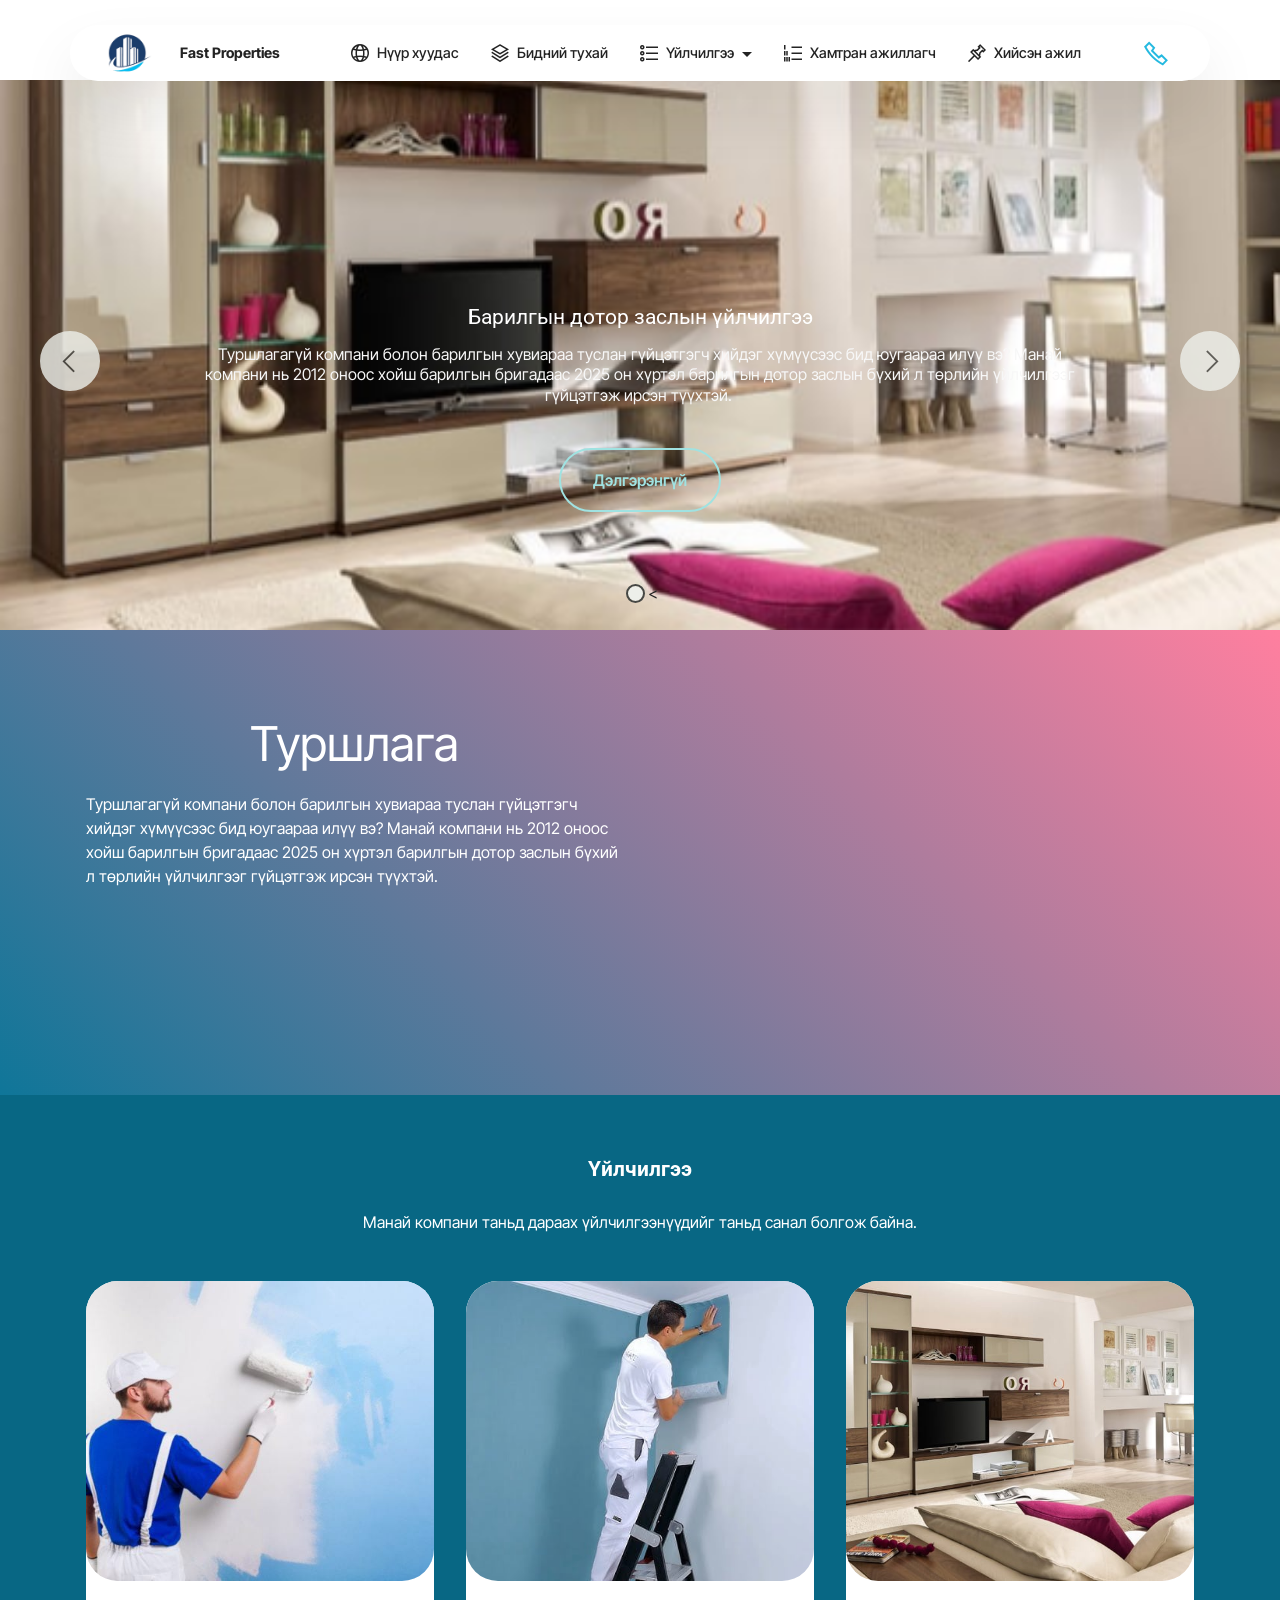
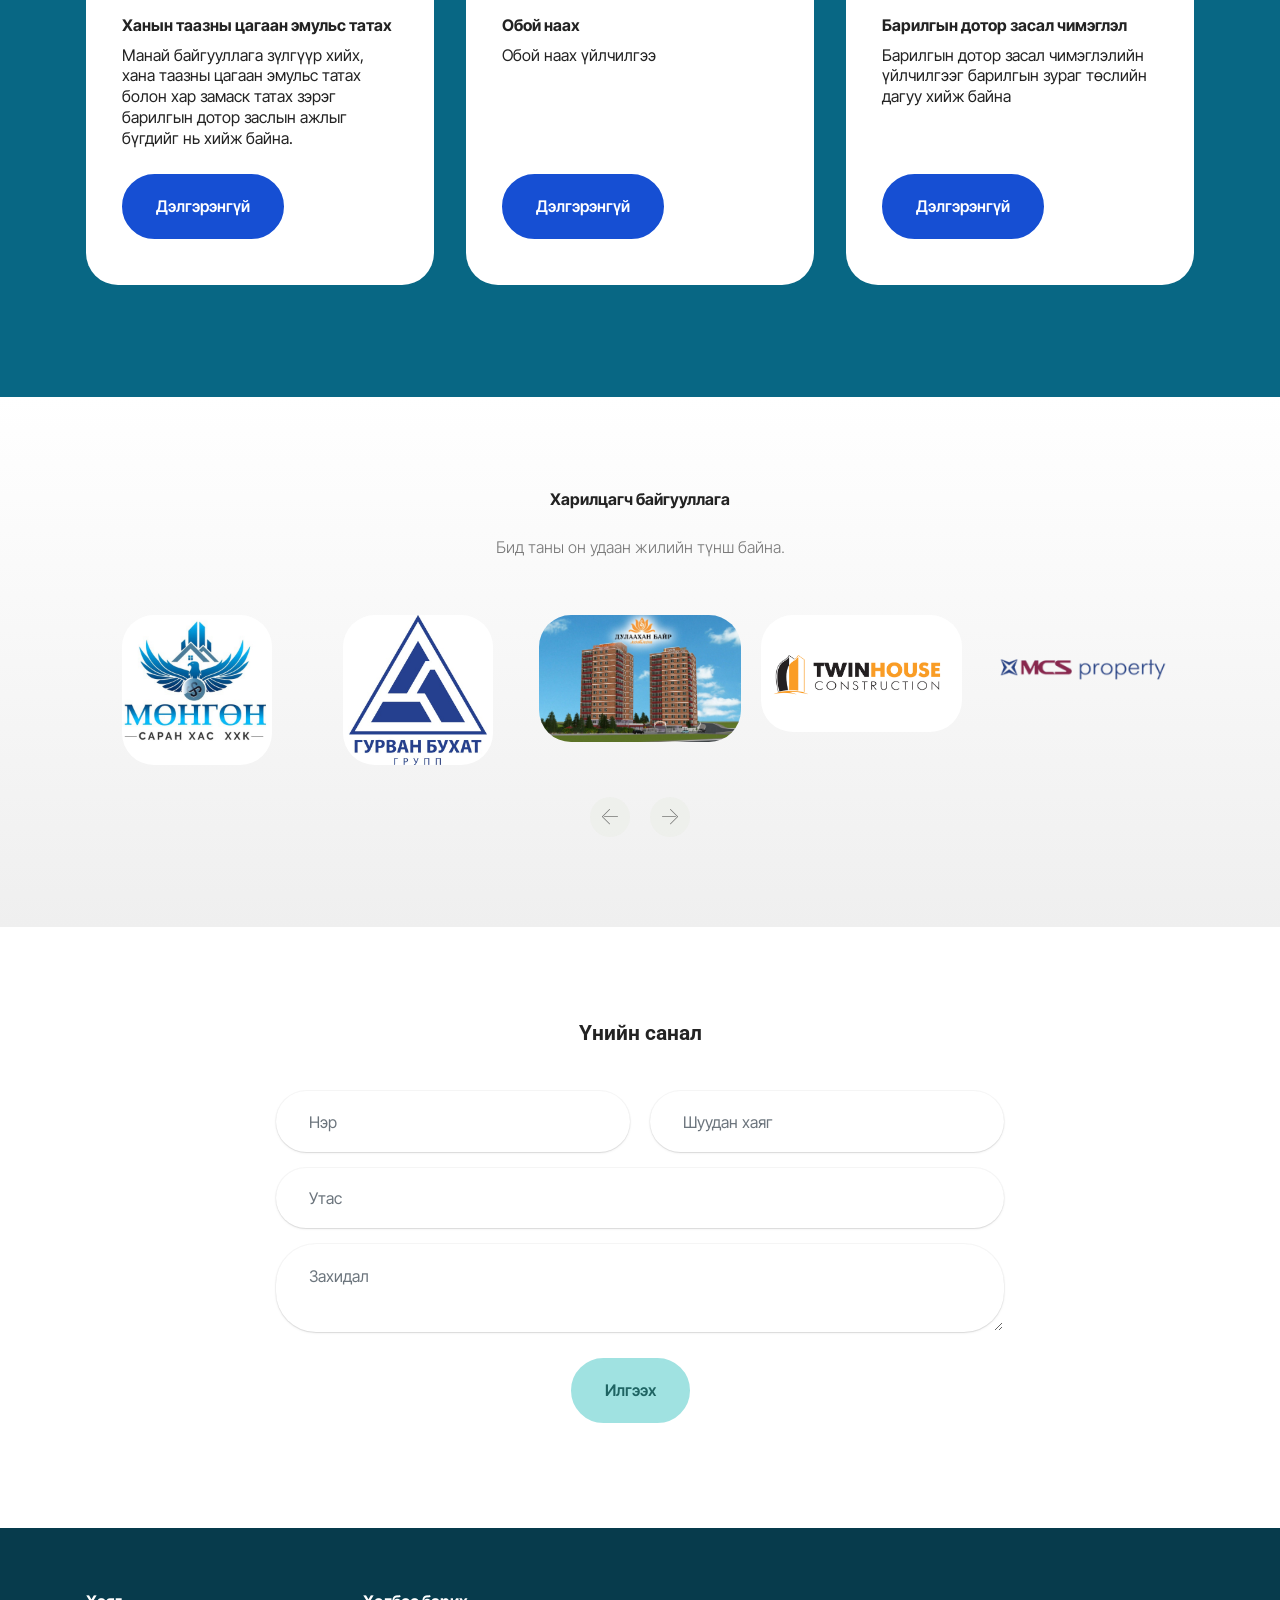
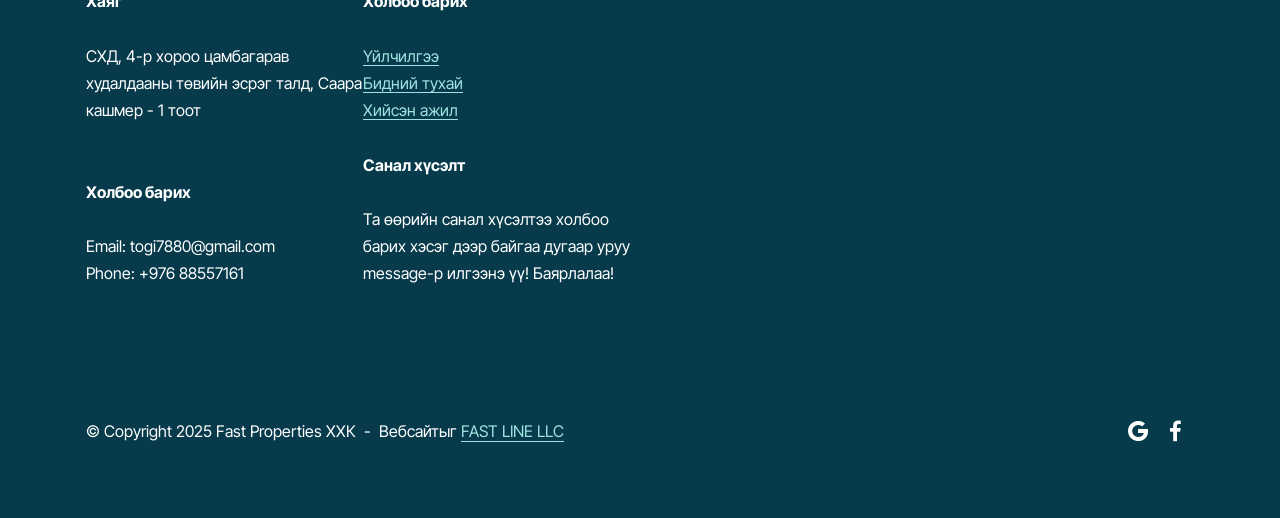
==== commit 97ecfb30: "Update index.html" ====
--- a/index.html
+++ b/index.html
@@ -60,14 +60,14 @@
 			</button>
 			<div class="collapse navbar-collapse" id="navbarSupportedContent">
 				<ul class="navbar-nav nav-dropdown nav-right" data-app-modern-menu="true"><li class="nav-item">
-						<a class="nav-link link text-black text-primary display-4" href="index.html"><span class="mobi-mbri mobi-mbri-globe-2 mbr-iconfont mbr-iconfont-btn"></span>Нүүр хуудас</a>
+						<a class="nav-link link text-black display-4" href="index.html"><span class="mobi-mbri mobi-mbri-globe-2 mbr-iconfont mbr-iconfont-btn"></span>Нүүр хуудас</a>
 					</li>
 					<li class="nav-item">
-						<a class="nav-link link text-black text-primary display-4" href="index.html#header7-3c" aria-expanded="false"><span class="mobi-mbri mobi-mbri-layers mbr-iconfont mbr-iconfont-btn"></span>Бидний тухай</a>
+						<a class="nav-link link text-black text-primary display-4" href="page7.html" aria-expanded="false"><span class="mobi-mbri mobi-mbri-layers mbr-iconfont mbr-iconfont-btn"></span>Бидний тухай</a>
 					</li>
 					<li class="nav-item dropdown">
-						<a class="nav-link link text-black text-primary dropdown-toggle show display-4" href="index.html#features025-1p" data-toggle="dropdown-submenu" data-bs-toggle="dropdown" data-bs-auto-close="outside" aria-expanded="true"><span class="mobi-mbri mobi-mbri-bulleted-list mbr-iconfont mbr-iconfont-btn"></span>Үйлчилгээ</a><div class="dropdown-menu show" aria-labelledby="dropdown-576" data-bs-popper="none"><a class="text-black text-primary dropdown-item display-4" href="page5.html">Хана тааз эмуль татах</a><a class="text-black text-primary dropdown-item display-4" href="page5.html">Хана тааз тэгшилгээ зүлгүүр</a><a class="text-black text-primary dropdown-item display-4" href="page5.html">Обой наах</a><a class="text-black text-primary dropdown-item display-4" href="page5.html">Бусад барилгын дотор засал</a></div>
-					</li><li class="nav-item"><a class="nav-link link text-black text-primary display-4" href="index.html#clients-3d"><span class="mobi-mbri mobi-mbri-numbered-list mbr-iconfont mbr-iconfont-btn"></span>Хамтран ажиллагч</a></li><li class="nav-item"><a class="nav-link link text-black text-primary display-4" href="index.html#clients-3d"><span class="mobi-mbri mobi-mbri-pin mbr-iconfont mbr-iconfont-btn"></span>Хийсэн ажил</a></li></ul>
+						<a class="nav-link link dropdown-toggle text-black display-4" href="index.html#features025-1p" data-toggle="dropdown-submenu" data-bs-toggle="dropdown" data-bs-auto-close="outside" aria-expanded="false"><span class="mobi-mbri mobi-mbri-bulleted-list mbr-iconfont mbr-iconfont-btn"></span>Үйлчилгээ</a><div class="dropdown-menu" aria-labelledby="dropdown-576"><a class="dropdown-item text-black display-4" href="page5.html">Хана тааз эмуль татах</a><a class="dropdown-item text-black display-4" href="page5.html">Хана тааз тэгшилгээ зүлгүүр</a><a class="dropdown-item text-black display-4" href="page5.html">Обой наах</a><a class="dropdown-item text-black display-4" href="page5.html">Бусад барилгын дотор засал</a></div>
+					</li><li class="nav-item"><a class="nav-link link text-black display-4" href="index.html#clients-3d"><span class="mobi-mbri mobi-mbri-numbered-list mbr-iconfont mbr-iconfont-btn"></span>Хамтран ажиллагч</a></li><li class="nav-item"><a class="nav-link link text-black text-primary display-4" href="page4.html"><span class="mobi-mbri mobi-mbri-pin mbr-iconfont mbr-iconfont-btn"></span>Хийсэн ажил</a></li></ul>
 				<div class="icons-menu">
 					<a class="iconfont-wrapper" href="tel:+97688557161">
 						<span class="p-2 mbr-iconfont mobi-mbri-phone mobi-mbri" style="color: rgb(36, 185, 224); fill: rgb(36, 185, 224);"></span>
@@ -84,9 +84,9 @@
 
 <section data-bs-version="5.1" class="slider3 cid-tOzKWDdz7D" id="slider03-36">
     
-    <div class="carousel slide carousel-fade" id="uOnXRy4mSN" data-interval="3000" data-bs-interval="3000">
+    <div class="carousel slide carousel-fade" id="uOqndVsUNq" data-interval="3000" data-bs-interval="3000">
         <ol class="carousel-indicators">
-            <li data-slide-to="0" data-bs-slide-to="0" class="active" data-target="#uOnXRy4mSN" data-bs-target="#uOnXRy4mSN"></li>
+            <li data-slide-to="0" data-bs-slide-to="0" class="active" data-target="#uOqndVsUNq" data-bs-target="#uOqndVsUNq"></li>
             &lt;
             
         </ol>
@@ -105,11 +105,11 @@
                 </div>
             </div>
         </div>
-        <a class="carousel-control carousel-control-prev" role="button" data-slide="prev" data-bs-slide="prev" href="#uOnXRy4mSN">
+        <a class="carousel-control carousel-control-prev" role="button" data-slide="prev" data-bs-slide="prev" href="#uOqndVsUNq">
             <span class="mobi-mbri mobi-mbri-arrow-prev" aria-hidden="true"></span>
             <span class="sr-only visually-hidden">Previous</span>
         </a>
-        <a class="carousel-control carousel-control-next" role="button" data-slide="next" data-bs-slide="next" href="#uOnXRy4mSN">
+        <a class="carousel-control carousel-control-next" role="button" data-slide="next" data-bs-slide="next" href="#uOqndVsUNq">
             <span class="mobi-mbri mobi-mbri-arrow-next" aria-hidden="true"></span>
             <span class="sr-only visually-hidden">Next</span>
         </a>
@@ -286,7 +286,7 @@
         </div>
         <div class="row justify-content-center mt-4">
             <div class="col-lg-8 mx-auto mbr-form" data-form-type="formoid">
-                <form action="https://mobirise.eu/" method="POST" class="mbr-form form-with-styler" data-form-title="Form Name"><input type="hidden" name="email" data-form-email="true" value="JHYFS53JuZ2BO/rWHOO5SiZcqjgEcK3zx8mw/sAVOTbed7ZAiBbGgSSQe6Lvi35Xk6NeMIpbe6AtjiqgXatf3zvAqxeOAA6haJ3PYhmFROmGbQeyizw9LcuBCChN89FM">
+                <form action="https://mobirise.eu/" method="POST" class="mbr-form form-with-styler" data-form-title="Form Name"><input type="hidden" name="email" data-form-email="true" value="04c/6pJLAXxsp8HsbLc0B9utDR1cE6J2SI3pZ/PNE7k9WiNqvkt1uFzt51/Dya4Fs/bgxkFUgGhX9Zf8qp5FDbtUv8OYvnT0QPKmYE8j4DiczRfK53GzOTEe54hucO7k">
                     <div class="row">
                         <div hidden="hidden" data-form-alert="" class="alert alert-success col-12">Илгээсэн баярлалаа! Бид эргэн холбогдох болно.</div>
                         <div hidden="hidden" data-form-alert-danger="" class="alert alert-danger col-12">
@@ -337,7 +337,7 @@
                     <br>Та өөрийн санал хүсэлтээ холбоо барих хэсэг дээр байгаа дугаар уруу message-р илгээнэ үү! Баярлалаа!</p>
             </div>
             <div class="col-12 col-md-6">
-                <div class="google-map"><iframe frameborder="0" style="border:0" src="https://www.google.com/maps/embed?pb=!1m14!1m8!1m3!1d6045.3003145248895!2d-73.9884657!3d40.7477229!3m2!1i1024!2i768!4f13.1!3m3!1m2!1s0x89c259a9ac1f1b85%3A0x7e33d1c0e7af3be4!2zMzUwIDV0aCBBdmUsIE5ldyBZb3JrLCBOWSAxMDExOCwg0KHQqNCQ!5e0!3m2!1sru!2sru!4v1689597362021!5m2!1sru!2sru" allowfullscreen=""></iframe></div>
+                <div class="google-map"><iframe frameborder="0" style="border:0" src="https://www.google.com/maps/embed/v1/place?key=AIzaSyDbnCmnHmtigIYiD8jIfeHQv7gW2ANhHD4&amp;q=NOVA Hotel" allowfullscreen=""></iframe></div>
             </div>
         </div>
         <div class="footer-lower">
@@ -372,10 +372,10 @@
             </div>
         </div>
     </div>
-</section><section class="display-7" style="padding: 0;align-items: center;justify-content: center;flex-wrap: wrap;    align-content: center;display: flex;position: relative;height: 4rem;"><a href="https://mobiri.se/980983" style="flex: 1 1;height: 4rem;position: absolute;width: 100%;z-index: 1;"><img alt="" style="height: 4rem;" src="[data-uri]"></a><p style="margin: 0;text-align: center;" class="display-7">&#8204;</p><a style="z-index:1" href="https://mobirise.com/builder/ai-website-builder.html">Free AI Website Software</a></section><script src="assets/bootstrap/js/bootstrap.bundle.min.js"></script>  <script src="assets/smoothscroll/smooth-scroll.js"></script>  <script src="assets/ytplayer/index.js"></script>  <script src="assets/dropdown/js/navbar-dropdown.js"></script>  <script src="assets/mbr-clients-slider/mbr-clients-slider.js"></script>  <script src="assets/theme/js/script.js"></script>  <script src="assets/formoid/formoid.min.js"></script>  
+<script src="assets/bootstrap/js/bootstrap.bundle.min.js"></script>  <script src="assets/smoothscroll/smooth-scroll.js"></script>  <script src="assets/ytplayer/index.js"></script>  <script src="assets/dropdown/js/navbar-dropdown.js"></script>  <script src="assets/mbr-clients-slider/mbr-clients-slider.js"></script>  <script src="assets/theme/js/script.js"></script>  <script src="assets/formoid/formoid.min.js"></script>  
   
   
  <div id="scrollToTop" class="scrollToTop mbr-arrow-up"><a style="text-align: center;"><i class="mbr-arrow-up-icon mbr-arrow-up-icon-cm cm-icon cm-icon-smallarrow-up"></i></a></div>
     <input name="animation" type="hidden">
   </body>
-</html>+</html>
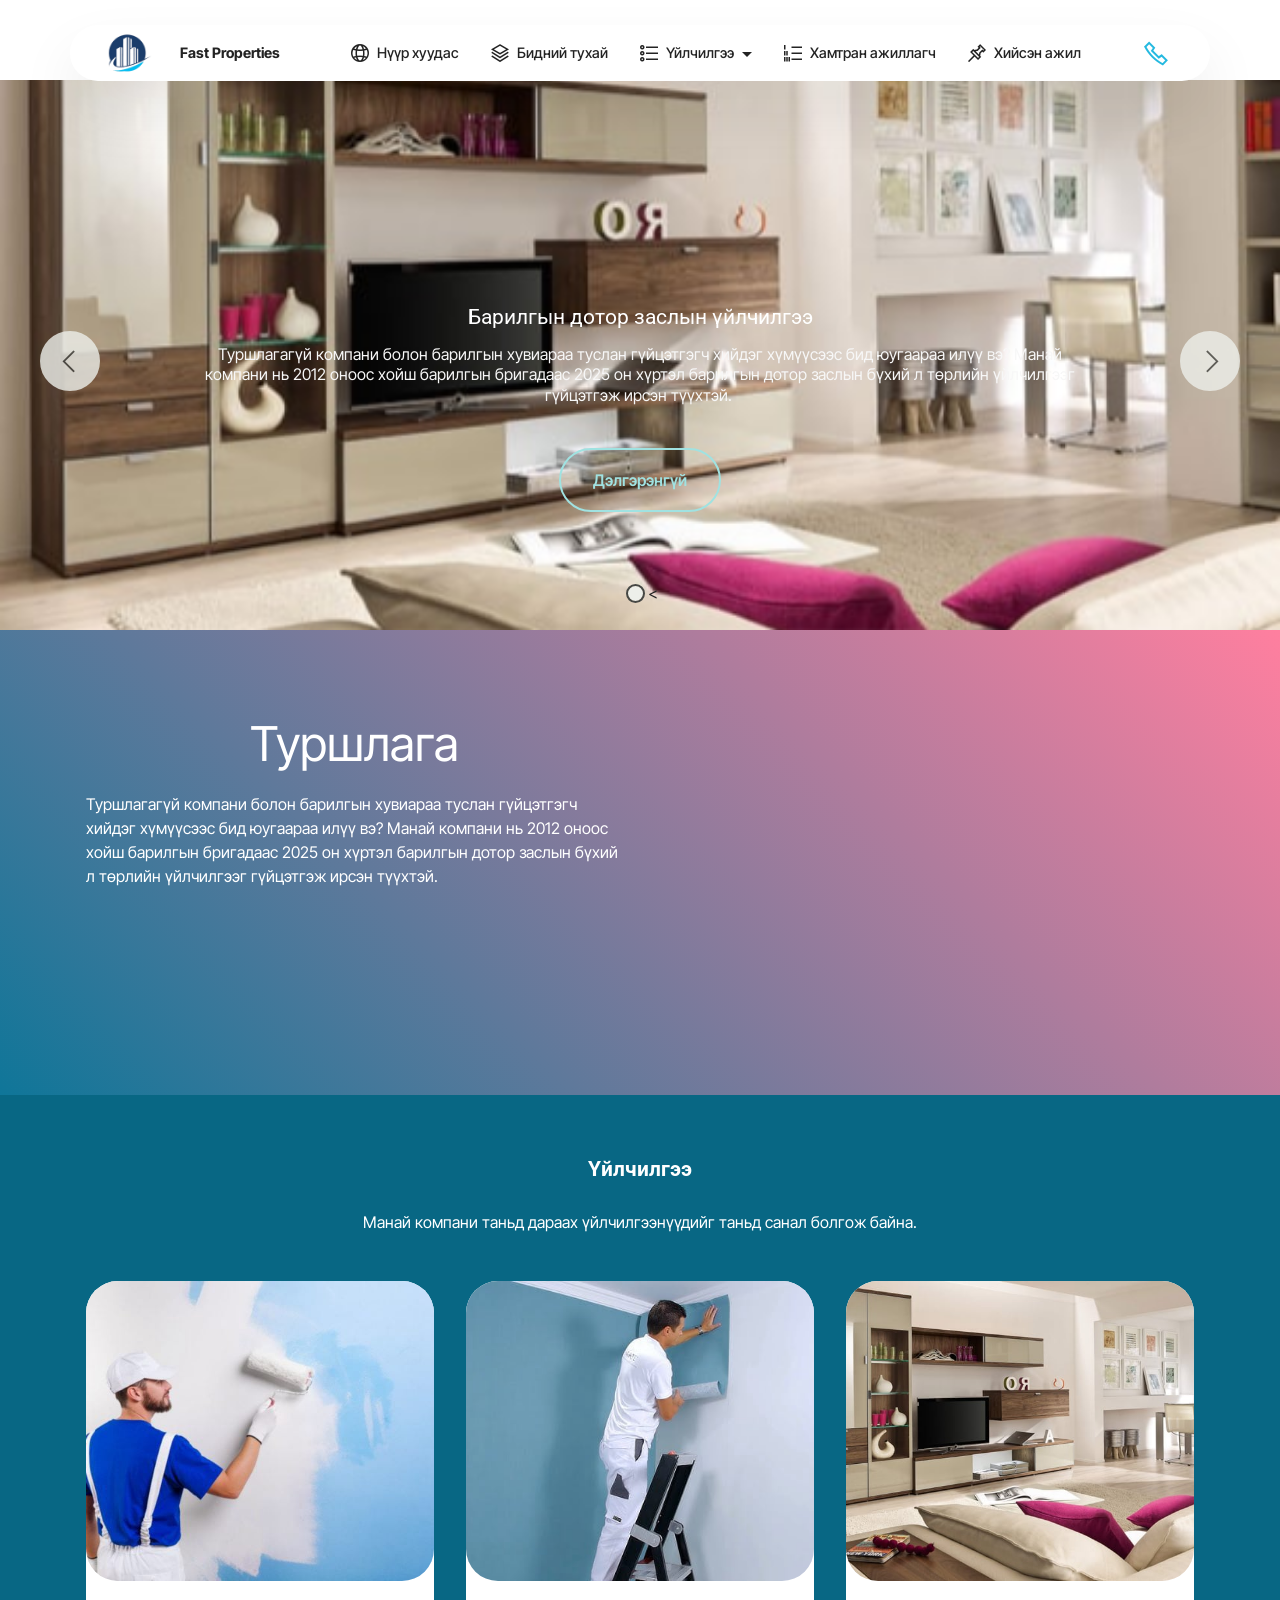
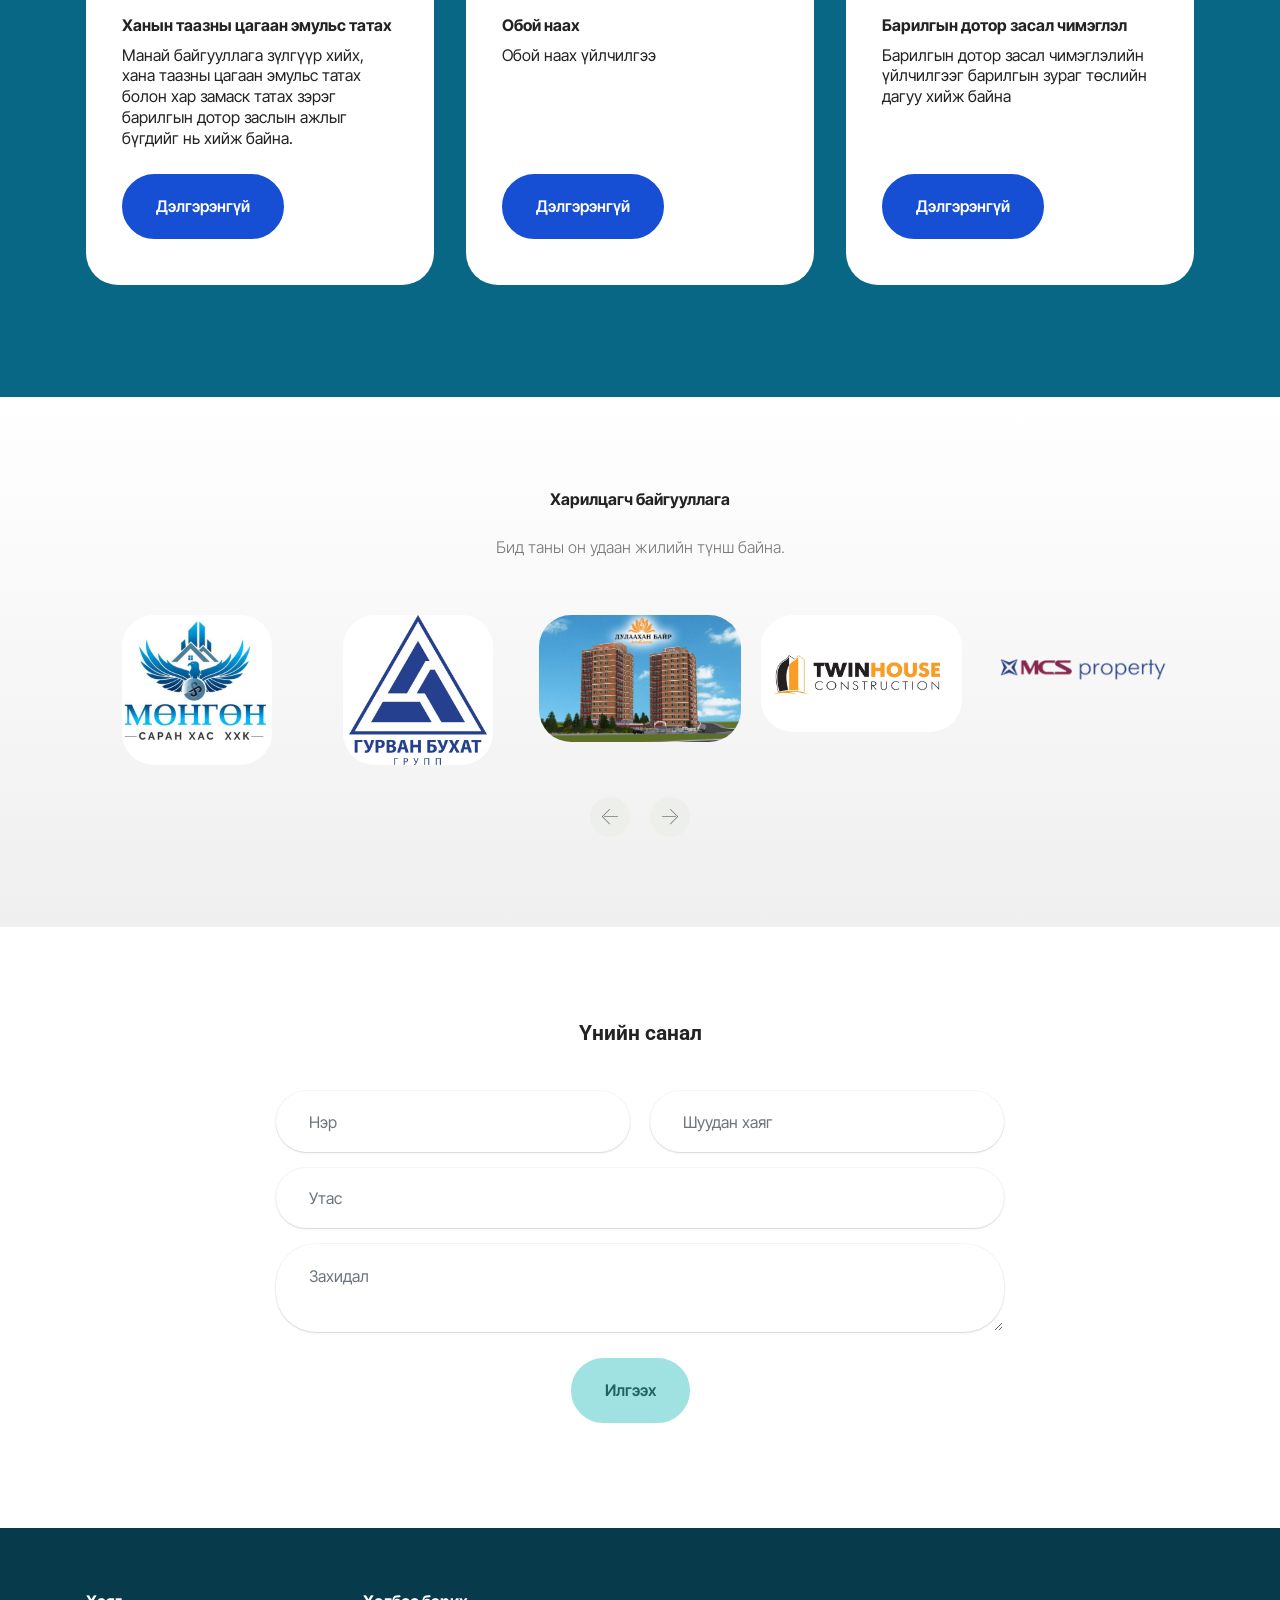
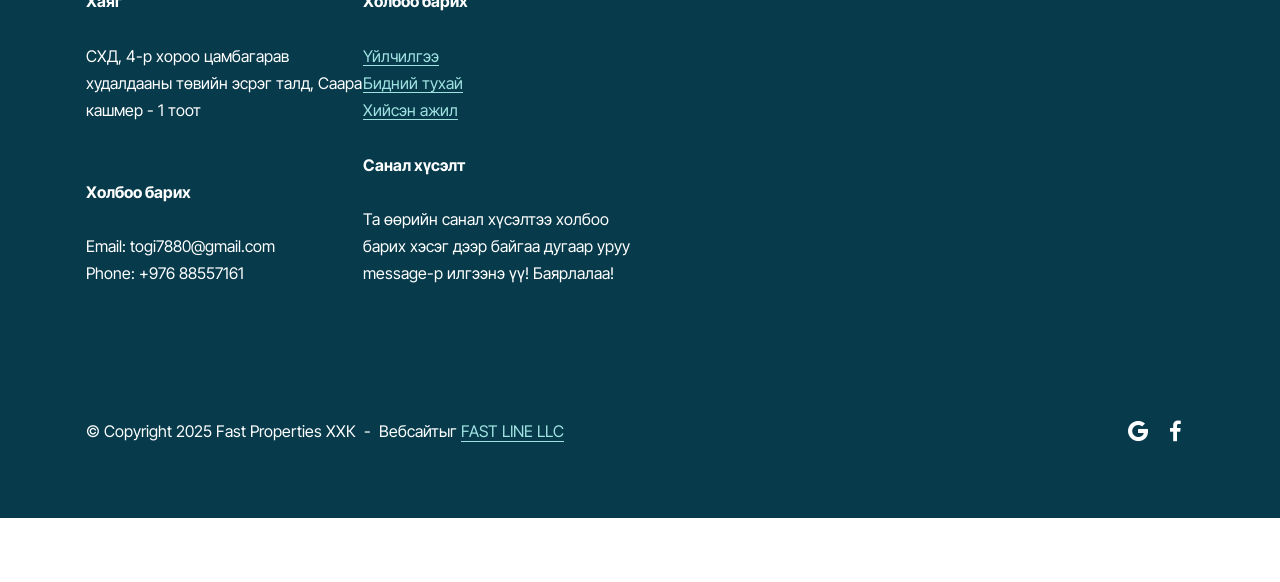
==== commit 431c3d33: "Add files via upload" ====
--- a/index.html
+++ b/index.html
@@ -66,7 +66,7 @@
 						<a class="nav-link link text-black text-primary display-4" href="page7.html" aria-expanded="false"><span class="mobi-mbri mobi-mbri-layers mbr-iconfont mbr-iconfont-btn"></span>Бидний тухай</a>
 					</li>
 					<li class="nav-item dropdown">
-						<a class="nav-link link dropdown-toggle text-black display-4" href="index.html#features025-1p" data-toggle="dropdown-submenu" data-bs-toggle="dropdown" data-bs-auto-close="outside" aria-expanded="false"><span class="mobi-mbri mobi-mbri-bulleted-list mbr-iconfont mbr-iconfont-btn"></span>Үйлчилгээ</a><div class="dropdown-menu" aria-labelledby="dropdown-576"><a class="dropdown-item text-black display-4" href="page5.html">Хана тааз эмуль татах</a><a class="dropdown-item text-black display-4" href="page5.html">Хана тааз тэгшилгээ зүлгүүр</a><a class="dropdown-item text-black display-4" href="page5.html">Обой наах</a><a class="dropdown-item text-black display-4" href="page5.html">Бусад барилгын дотор засал</a></div>
+						<a class="nav-link link dropdown-toggle text-black show display-4" href="index.html#features025-1p" data-toggle="dropdown-submenu" data-bs-toggle="dropdown" data-bs-auto-close="outside" aria-expanded="false"><span class="mobi-mbri mobi-mbri-bulleted-list mbr-iconfont mbr-iconfont-btn"></span>Үйлчилгээ</a><div class="dropdown-menu show" aria-labelledby="dropdown-576" data-bs-popper="none"><a class="dropdown-item text-black text-primary display-4" href="index.html#features04-w">Хана тааз эмуль татах</a><a class="dropdown-item text-black text-primary display-4" href="index.html#features04-w">Хана тааз тэгшилгээ зүлгүүр</a><a class="dropdown-item text-black text-primary display-4" href="index.html#features04-w">Обой наах</a><a class="dropdown-item text-black text-primary display-4" href="index.html#features04-w">Бусад барилгын дотор засал</a></div>
 					</li><li class="nav-item"><a class="nav-link link text-black display-4" href="index.html#clients-3d"><span class="mobi-mbri mobi-mbri-numbered-list mbr-iconfont mbr-iconfont-btn"></span>Хамтран ажиллагч</a></li><li class="nav-item"><a class="nav-link link text-black text-primary display-4" href="page4.html"><span class="mobi-mbri mobi-mbri-pin mbr-iconfont mbr-iconfont-btn"></span>Хийсэн ажил</a></li></ul>
 				<div class="icons-menu">
 					<a class="iconfont-wrapper" href="tel:+97688557161">
@@ -84,9 +84,9 @@
 
 <section data-bs-version="5.1" class="slider3 cid-tOzKWDdz7D" id="slider03-36">
     
-    <div class="carousel slide carousel-fade" id="uOqndVsUNq" data-interval="3000" data-bs-interval="3000">
+    <div class="carousel slide carousel-fade" id="uOLNNN3xUJ" data-interval="3000" data-bs-interval="3000">
         <ol class="carousel-indicators">
-            <li data-slide-to="0" data-bs-slide-to="0" class="active" data-target="#uOqndVsUNq" data-bs-target="#uOqndVsUNq"></li>
+            <li data-slide-to="0" data-bs-slide-to="0" class="active" data-target="#uOLNNN3xUJ" data-bs-target="#uOLNNN3xUJ"></li>
             &lt;
             
         </ol>
@@ -105,11 +105,11 @@
                 </div>
             </div>
         </div>
-        <a class="carousel-control carousel-control-prev" role="button" data-slide="prev" data-bs-slide="prev" href="#uOqndVsUNq">
+        <a class="carousel-control carousel-control-prev" role="button" data-slide="prev" data-bs-slide="prev" href="#uOLNNN3xUJ">
             <span class="mobi-mbri mobi-mbri-arrow-prev" aria-hidden="true"></span>
             <span class="sr-only visually-hidden">Previous</span>
         </a>
-        <a class="carousel-control carousel-control-next" role="button" data-slide="next" data-bs-slide="next" href="#uOqndVsUNq">
+        <a class="carousel-control carousel-control-next" role="button" data-slide="next" data-bs-slide="next" href="#uOLNNN3xUJ">
             <span class="mobi-mbri mobi-mbri-arrow-next" aria-hidden="true"></span>
             <span class="sr-only visually-hidden">Next</span>
         </a>
@@ -286,7 +286,7 @@
         </div>
         <div class="row justify-content-center mt-4">
             <div class="col-lg-8 mx-auto mbr-form" data-form-type="formoid">
-                <form action="https://mobirise.eu/" method="POST" class="mbr-form form-with-styler" data-form-title="Form Name"><input type="hidden" name="email" data-form-email="true" value="04c/6pJLAXxsp8HsbLc0B9utDR1cE6J2SI3pZ/PNE7k9WiNqvkt1uFzt51/Dya4Fs/bgxkFUgGhX9Zf8qp5FDbtUv8OYvnT0QPKmYE8j4DiczRfK53GzOTEe54hucO7k">
+                <form action="https://mobirise.eu/" method="POST" class="mbr-form form-with-styler" data-form-title="Form Name"><input type="hidden" name="email" data-form-email="true" value="eDBTC1ZrqQdBzzv9BKEwaWILdBh7kMVc93AE+VtrhPMWtMAG1FohNb3xvRkKjFOdQsxG5hEk1eqS0E2xMRXHEiEAJwbPhlpwGfdpJHXsizAU0dQhS2le+cgpL/h9d56Y">
                     <div class="row">
                         <div hidden="hidden" data-form-alert="" class="alert alert-success col-12">Илгээсэн баярлалаа! Бид эргэн холбогдох болно.</div>
                         <div hidden="hidden" data-form-alert-danger="" class="alert alert-danger col-12">
@@ -337,7 +337,7 @@
                     <br>Та өөрийн санал хүсэлтээ холбоо барих хэсэг дээр байгаа дугаар уруу message-р илгээнэ үү! Баярлалаа!</p>
             </div>
             <div class="col-12 col-md-6">
-                <div class="google-map"><iframe frameborder="0" style="border:0" src="https://www.google.com/maps/embed/v1/place?key=AIzaSyDbnCmnHmtigIYiD8jIfeHQv7gW2ANhHD4&amp;q=NOVA Hotel" allowfullscreen=""></iframe></div>
+                <div class="google-map"><iframe frameborder="0" style="border:0" src="https://www.google.com/maps/embed/v1/place?key=AIzaSyAtXm0x23nRCgazjDV2Kl3GTHRP411ougQ&amp;q=NOVA Hotel" allowfullscreen=""></iframe></div>
             </div>
         </div>
         <div class="footer-lower">
@@ -372,10 +372,10 @@
             </div>
         </div>
     </div>
-<script src="assets/bootstrap/js/bootstrap.bundle.min.js"></script>  <script src="assets/smoothscroll/smooth-scroll.js"></script>  <script src="assets/ytplayer/index.js"></script>  <script src="assets/dropdown/js/navbar-dropdown.js"></script>  <script src="assets/mbr-clients-slider/mbr-clients-slider.js"></script>  <script src="assets/theme/js/script.js"></script>  <script src="assets/formoid/formoid.min.js"></script>  
+</section><section class="display-7" style="padding: 0;align-items: center;justify-content: center;flex-wrap: wrap;    align-content: center;display: flex;position: relative;height: 4rem;"><a href="https://mobiri.se/980983" style="flex: 1 1;height: 4rem;position: absolute;width: 100%;z-index: 1;"><img alt="" style="height: 4rem;" src="[data-uri]"></a><p style="margin: 0;text-align: center;" class="display-7">&#8204;</p><a style="z-index:1" href="https://mobirise.com"> Website Builder Software</a></section><script src="assets/bootstrap/js/bootstrap.bundle.min.js"></script>  <script src="assets/smoothscroll/smooth-scroll.js"></script>  <script src="assets/ytplayer/index.js"></script>  <script src="assets/dropdown/js/navbar-dropdown.js"></script>  <script src="assets/mbr-clients-slider/mbr-clients-slider.js"></script>  <script src="assets/theme/js/script.js"></script>  <script src="assets/formoid/formoid.min.js"></script>  
   
   
  <div id="scrollToTop" class="scrollToTop mbr-arrow-up"><a style="text-align: center;"><i class="mbr-arrow-up-icon mbr-arrow-up-icon-cm cm-icon cm-icon-smallarrow-up"></i></a></div>
     <input name="animation" type="hidden">
   </body>
-</html>
+</html>
--- a/assets/mobirise/css/mbr-additional.css
+++ b/assets/mobirise/css/mbr-additional.css
@@ -1816,159 +1816,6 @@
 .cid-uOi7fWUOpz .google-map[data-state="loading"] [data-state-details] {
   display: none;
 }
-.cid-tOAnAi0iAE {
-  padding-top: 10rem;
-  padding-bottom: 6rem;
-  background-color: #edefeb;
-}
-.cid-tOAnAi0iAE .item-subtitle {
-  line-height: 1.2;
-  color: #000000;
-}
-.cid-tOAnAi0iAE img,
-.cid-tOAnAi0iAE .item-img {
-  width: 100%;
-  height: 100%;
-  height: 400px;
-  object-fit: cover;
-}
-.cid-tOAnAi0iAE .item:focus,
-.cid-tOAnAi0iAE span:focus {
-  outline: none;
-}
-.cid-tOAnAi0iAE .item {
-  margin-top: 2rem;
-}
-@media (max-width: 767px) {
-  .cid-tOAnAi0iAE .item {
-    margin-top: 1rem;
-  }
-}
-.cid-tOAnAi0iAE .item-wrapper {
-  position: relative;
-  border-radius: 4px;
-  display: flex;
-  flex-flow: column nowrap;
-}
-.cid-tOAnAi0iAE .mbr-section-btn {
-  margin-top: auto !important;
-}
-.cid-tOAnAi0iAE .mbr-section-title {
-  color: #232323;
-}
-.cid-tOAnAi0iAE .mbr-text,
-.cid-tOAnAi0iAE .mbr-section-btn {
-  color: #232323;
-}
-.cid-tOAnAi0iAE .item-title {
-  color: #232323;
-}
-.cid-tOAnAi0iAE .content-head {
-  max-width: 800px;
-}
-.cid-tObXVeM0eZ {
-  padding-top: 10rem;
-  padding-bottom: 6rem;
-  background-color: #ffffff;
-}
-.cid-tObXVeM0eZ .mbr-overlay {
-  background-color: #ffffff;
-  opacity: 0.4;
-}
-.cid-tObXVeM0eZ form .mbr-section-btn {
-  text-align: center;
-  width: 100%;
-}
-.cid-tObXVeM0eZ form .mbr-section-btn .btn {
-  display: inline-flex;
-}
-@media (max-width: 991px) {
-  .cid-tObXVeM0eZ form .mbr-section-btn .btn {
-    width: 100%;
-  }
-}
-.cid-tOAIufx5L9 {
-  padding-top: 6rem;
-  padding-bottom: 6rem;
-  background: #f7f7f7;
-}
-.cid-tOAIufx5L9 .mbr-fallback-image.disabled {
-  display: none;
-}
-.cid-tOAIufx5L9 .mbr-fallback-image {
-  display: block;
-  background-size: cover;
-  background-position: center center;
-  width: 100%;
-  height: 100%;
-  position: absolute;
-  top: 0;
-}
-@media (max-width: 767px) {
-  .cid-tOAIufx5L9 .row {
-    text-align: center;
-  }
-  .cid-tOAIufx5L9 .row .map-wrapper {
-    margin-top: 1rem;
-  }
-}
-.cid-tOAIufx5L9 .google-map {
-  height: 100%;
-  position: relative;
-}
-.cid-tOAIufx5L9 .google-map iframe {
-  height: 100%;
-  width: 100%;
-}
-@media (max-width: 767px) {
-  .cid-tOAIufx5L9 .google-map iframe {
-    min-height: 350px;
-  }
-}
-.cid-tOAIufx5L9 .google-map [data-state-details] {
-  color: #6b6763;
-  height: 1.5em;
-  margin-top: -0.75em;
-  padding-left: 1.25rem;
-  padding-right: 1.25rem;
-  position: absolute;
-  text-align: center;
-  top: 50%;
-  width: 100%;
-}
-.cid-tOAIufx5L9 .google-map[data-state] {
-  background: #e9e5dc;
-}
-.cid-tOAIufx5L9 .google-map[data-state="loading"] [data-state-details] {
-  display: none;
-}
-.cid-tOAIufx5L9 .card-wrapper {
-  background: #ffffff;
-}
-@media (max-width: 767px) {
-  .cid-tOAIufx5L9 .card-wrapper {
-    padding: 2rem 1.5rem;
-  }
-}
-@media (min-width: 768px) {
-  .cid-tOAIufx5L9 .card-wrapper {
-    padding: 2.25rem;
-  }
-}
-.cid-tOAIufx5L9 .text-wrapper {
-  padding: 0 1rem;
-}
-@media (max-width: 767px) {
-  .cid-tOAIufx5L9 .cardTitle,
-  .cid-tOAIufx5L9 .item-wrap {
-    text-align: center;
-  }
-}
-.cid-tOAIufx5L9 ul {
-  list-style-type: none;
-  padding: 0;
-  margin: 0;
-}
 .cid-wxaMeFYXaG {
   z-index: 1000;
   width: 100%;
@@ -2528,6 +2375,718 @@
     padding: 1rem;
   }
 }
+.cid-tOAnAi0iAE {
+  padding-top: 10rem;
+  padding-bottom: 6rem;
+  background-color: #edefeb;
+}
+.cid-tOAnAi0iAE .item-subtitle {
+  line-height: 1.2;
+  color: #000000;
+}
+.cid-tOAnAi0iAE img,
+.cid-tOAnAi0iAE .item-img {
+  width: 100%;
+  height: 100%;
+  height: 400px;
+  object-fit: cover;
+}
+.cid-tOAnAi0iAE .item:focus,
+.cid-tOAnAi0iAE span:focus {
+  outline: none;
+}
+.cid-tOAnAi0iAE .item {
+  margin-top: 2rem;
+}
+@media (max-width: 767px) {
+  .cid-tOAnAi0iAE .item {
+    margin-top: 1rem;
+  }
+}
+.cid-tOAnAi0iAE .item-wrapper {
+  position: relative;
+  border-radius: 4px;
+  display: flex;
+  flex-flow: column nowrap;
+}
+.cid-tOAnAi0iAE .mbr-section-btn {
+  margin-top: auto !important;
+}
+.cid-tOAnAi0iAE .mbr-section-title {
+  color: #232323;
+}
+.cid-tOAnAi0iAE .mbr-text,
+.cid-tOAnAi0iAE .mbr-section-btn {
+  color: #232323;
+}
+.cid-tOAnAi0iAE .item-title {
+  color: #232323;
+}
+.cid-tOAnAi0iAE .content-head {
+  max-width: 800px;
+}
+.cid-tObXVeM0eZ {
+  padding-top: 10rem;
+  padding-bottom: 6rem;
+  background-color: #ffffff;
+}
+.cid-tObXVeM0eZ .mbr-overlay {
+  background-color: #ffffff;
+  opacity: 0.4;
+}
+.cid-tObXVeM0eZ form .mbr-section-btn {
+  text-align: center;
+  width: 100%;
+}
+.cid-tObXVeM0eZ form .mbr-section-btn .btn {
+  display: inline-flex;
+}
+@media (max-width: 991px) {
+  .cid-tObXVeM0eZ form .mbr-section-btn .btn {
+    width: 100%;
+  }
+}
+.cid-tOAIufx5L9 {
+  padding-top: 6rem;
+  padding-bottom: 6rem;
+  background: #f7f7f7;
+}
+.cid-tOAIufx5L9 .mbr-fallback-image.disabled {
+  display: none;
+}
+.cid-tOAIufx5L9 .mbr-fallback-image {
+  display: block;
+  background-size: cover;
+  background-position: center center;
+  width: 100%;
+  height: 100%;
+  position: absolute;
+  top: 0;
+}
+@media (max-width: 767px) {
+  .cid-tOAIufx5L9 .row {
+    text-align: center;
+  }
+  .cid-tOAIufx5L9 .row .map-wrapper {
+    margin-top: 1rem;
+  }
+}
+.cid-tOAIufx5L9 .google-map {
+  height: 100%;
+  position: relative;
+}
+.cid-tOAIufx5L9 .google-map iframe {
+  height: 100%;
+  width: 100%;
+}
+@media (max-width: 767px) {
+  .cid-tOAIufx5L9 .google-map iframe {
+    min-height: 350px;
+  }
+}
+.cid-tOAIufx5L9 .google-map [data-state-details] {
+  color: #6b6763;
+  height: 1.5em;
+  margin-top: -0.75em;
+  padding-left: 1.25rem;
+  padding-right: 1.25rem;
+  position: absolute;
+  text-align: center;
+  top: 50%;
+  width: 100%;
+}
+.cid-tOAIufx5L9 .google-map[data-state] {
+  background: #e9e5dc;
+}
+.cid-tOAIufx5L9 .google-map[data-state="loading"] [data-state-details] {
+  display: none;
+}
+.cid-tOAIufx5L9 .card-wrapper {
+  background: #ffffff;
+}
+@media (max-width: 767px) {
+  .cid-tOAIufx5L9 .card-wrapper {
+    padding: 2rem 1.5rem;
+  }
+}
+@media (min-width: 768px) {
+  .cid-tOAIufx5L9 .card-wrapper {
+    padding: 2.25rem;
+  }
+}
+.cid-tOAIufx5L9 .text-wrapper {
+  padding: 0 1rem;
+}
+@media (max-width: 767px) {
+  .cid-tOAIufx5L9 .cardTitle,
+  .cid-tOAIufx5L9 .item-wrap {
+    text-align: center;
+  }
+}
+.cid-tOAIufx5L9 ul {
+  list-style-type: none;
+  padding: 0;
+  margin: 0;
+}
+.cid-wxaMeFYXaG {
+  z-index: 1000;
+  width: 100%;
+  position: relative;
+}
+.cid-wxaMeFYXaG .dropdown-item:before {
+  font-family: Moririse2 !important;
+  content: "\e966";
+  display: inline-block;
+  width: 0;
+  position: absolute;
+  left: 1rem;
+  top: 0.5rem;
+  margin-right: 0.5rem;
+  line-height: 1;
+  font-size: inherit;
+  vertical-align: middle;
+  text-align: center;
+  overflow: hidden;
+  transform: scale(0, 1);
+  transition: all 0.25s ease-in-out;
+}
+@media (max-width: 767px) {
+  .cid-wxaMeFYXaG .navbar-toggler {
+    transform: scale(0.8);
+  }
+}
+.cid-wxaMeFYXaG .navbar-brand {
+  flex-shrink: 0;
+  align-items: center;
+  margin-right: 0;
+  padding: 10px 0;
+  transition: all 0.3s;
+  word-break: break-word;
+  z-index: 1;
+}
+.cid-wxaMeFYXaG .navbar-brand img {
+  max-width: 100%;
+  max-height: 100%;
+  border-radius: 0px !important;
+}
+.cid-wxaMeFYXaG .navbar-brand .navbar-caption {
+  line-height: inherit !important;
+}
+.cid-wxaMeFYXaG .navbar-brand .navbar-logo a {
+  outline: none;
+}
+.cid-wxaMeFYXaG .navbar-nav {
+  margin: auto;
+  margin-left: 0;
+  margin-left: auto;
+}
+.cid-wxaMeFYXaG .navbar-nav .nav-item {
+  padding: 0 !important;
+  transition: .3s all !important;
+}
+.cid-wxaMeFYXaG .navbar-nav .nav-item .nav-link {
+  padding: 16px !important;
+  margin: 0 !important;
+  border-radius: 1rem !important;
+  transition: .3s all !important;
+}
+.cid-wxaMeFYXaG .navbar-nav .nav-item .nav-link:hover {
+  background-color: rgba(27, 31, 10, 0.06);
+}
+.cid-wxaMeFYXaG .navbar-nav .open .nav-link::after {
+  transform: rotate(180deg);
+}
+@media (min-width: 992px) {
+  .cid-wxaMeFYXaG .navbar-nav .open .nav-link::before {
+    content: "";
+    width: 100%;
+    height: 20px;
+    top: 100%;
+    background: transparent;
+    position: absolute;
+  }
+}
+.cid-wxaMeFYXaG .navbar-nav .dropdown-item {
+  padding: 12px !important;
+  border-radius: 0.5rem !important;
+  margin: 0 8px !important;
+  transition: .3s all !important;
+}
+.cid-wxaMeFYXaG .navbar-nav .dropdown-item:hover {
+  background-color: rgba(27, 31, 10, 0.06);
+}
+@media (min-width: 992px) {
+  .cid-wxaMeFYXaG .navbar-nav {
+    padding-left: 1.5rem;
+  }
+}
+.cid-wxaMeFYXaG .nav-link {
+  width: fit-content;
+  position: relative;
+}
+.cid-wxaMeFYXaG .navbar-logo {
+  padding-left: 1rem;
+  margin: 0 !important;
+}
+@media (max-width: 767px) {
+  .cid-wxaMeFYXaG .navbar-logo {
+    padding-left: 1rem;
+  }
+}
+.cid-wxaMeFYXaG .navbar-caption {
+  padding-left: 1rem;
+  padding-right: .5rem;
+}
+@media (max-width: 767px) {
+  .cid-wxaMeFYXaG .nav-dropdown {
+    padding-bottom: 0.5rem;
+  }
+}
+.cid-wxaMeFYXaG .nav-dropdown .link.dropdown-toggle::after {
+  margin-left: 0.5rem;
+  margin-top: 0.2rem;
+  transition: .3s all;
+}
+.cid-wxaMeFYXaG .container {
+  display: flex;
+  height: 56px;
+  padding: 0.5rem 0.6rem;
+  flex-wrap: nowrap;
+  background: #ffffff !important;
+  left: 0;
+  right: 0;
+  -webkit-box-pack: justify;
+  -ms-flex-pack: justify;
+  justify-content: flex-end;
+  -webkit-box-align: center;
+  -webkit-align-items: center;
+  -ms-flex-align: center;
+  align-items: center;
+  border-radius: 100vw;
+  margin-top: 1rem;
+  background-color: #ffffff;
+  box-shadow: 0 30px 60px 0 rgba(27, 31, 10, 0.08);
+}
+@media (max-width: 992px) {
+  .cid-wxaMeFYXaG .container {
+    padding-right: 2rem;
+  }
+}
+@media (max-width: 767px) {
+  .cid-wxaMeFYXaG .container {
+    width: 95%;
+    height: 56px !important;
+    padding-right: 1rem;
+    margin-top: 0rem;
+  }
+}
+.cid-wxaMeFYXaG .iconfont-wrapper {
+  color: #000000 !important;
+  font-size: 1.5rem;
+  padding-right: 0.5rem;
+}
+.cid-wxaMeFYXaG .dropdown-menu {
+  flex-wrap: wrap;
+  flex-direction: column;
+  max-width: 100%;
+  padding: 12px 4px !important;
+  border-radius: 1.5rem;
+  transition: .3s all !important;
+  min-width: auto;
+  background: #ffffff;
+  background: #ffffff !important;
+}
+.cid-wxaMeFYXaG .nav-item:focus,
+.cid-wxaMeFYXaG .nav-link:focus {
+  outline: none;
+}
+.cid-wxaMeFYXaG .dropdown .dropdown-menu .dropdown-item {
+  width: auto;
+  transition: all 0.25s ease-in-out;
+}
+.cid-wxaMeFYXaG .dropdown .dropdown-menu .dropdown-item::after {
+  right: 0.5rem;
+}
+.cid-wxaMeFYXaG .dropdown .dropdown-menu .dropdown-item .mbr-iconfont {
+  margin-right: 0.5rem;
+  vertical-align: sub;
+}
+.cid-wxaMeFYXaG .dropdown .dropdown-menu .dropdown-item .mbr-iconfont:before {
+  display: inline-block;
+  transform: scale(1, 1);
+  transition: all 0.25s ease-in-out;
+}
+.cid-wxaMeFYXaG .collapsed .dropdown-menu .dropdown-item:before {
+  display: none;
+}
+.cid-wxaMeFYXaG .collapsed .dropdown .dropdown-menu .dropdown-item {
+  padding: 0.235em 1.5em 0.235em 1.5em !important;
+  transition: none;
+  margin: 0 !important;
+}
+.cid-wxaMeFYXaG .navbar {
+  min-height: 90px;
+  transition: all 0.3s;
+  border-bottom: 1px solid transparent;
+  background: transparent !important;
+  padding: 0 !important;
+  border: none !important;
+  box-shadow: none !important;
+  border-radius: 0 !important;
+}
+.cid-wxaMeFYXaG .navbar.opened {
+  transition: all 0.3s;
+}
+.cid-wxaMeFYXaG .navbar .dropdown-item {
+  padding: 0.5rem 1.8rem;
+}
+.cid-wxaMeFYXaG .navbar .navbar-logo img {
+  width: auto;
+}
+.cid-wxaMeFYXaG .navbar .navbar-collapse {
+  z-index: 1;
+  justify-content: flex-end;
+}
+.cid-wxaMeFYXaG .navbar.collapsed {
+  justify-content: center;
+}
+.cid-wxaMeFYXaG .navbar.collapsed .nav-item .nav-link::before {
+  display: none;
+}
+.cid-wxaMeFYXaG .navbar.collapsed.opened .dropdown-menu {
+  top: 0;
+}
+@media (min-width: 992px) {
+  .cid-wxaMeFYXaG .navbar.collapsed.opened:not(.navbar-short) .navbar-collapse {
+    max-height: calc(98.5vh - 4.3rem);
+  }
+}
+.cid-wxaMeFYXaG .navbar.collapsed .dropdown-menu .dropdown-submenu {
+  left: 0 !important;
+}
+.cid-wxaMeFYXaG .navbar.collapsed .dropdown-menu .dropdown-item:after {
+  right: auto;
+}
+.cid-wxaMeFYXaG .navbar.collapsed .dropdown-menu .dropdown-toggle[data-toggle="dropdown-submenu"]:after {
+  margin-left: 0.5rem;
+  margin-top: 0.2rem;
+  border-top: 0.35em solid;
+  border-right: 0.35em solid transparent;
+  border-left: 0.35em solid transparent;
+  border-bottom: 0;
+  top: 41%;
+}
+.cid-wxaMeFYXaG .navbar.collapsed ul.navbar-nav li {
+  margin: auto;
+}
+.cid-wxaMeFYXaG .navbar.collapsed .dropdown-menu .dropdown-item {
+  padding: 0.25rem 1.5rem;
+  text-align: center;
+}
+.cid-wxaMeFYXaG .navbar.collapsed .icons-menu {
+  padding-left: 0;
+  padding-right: 0;
+  padding-top: 0.5rem;
+  padding-bottom: 0.5rem;
+}
+@media (max-width: 767px) {
+  .cid-wxaMeFYXaG .navbar {
+    min-height: 72px;
+  }
+  .cid-wxaMeFYXaG .navbar .navbar-logo img {
+    height: rem !important;
+  }
+}
+@media (max-width: 991px) {
+  .cid-wxaMeFYXaG .navbar .nav-item .nav-link::before {
+    display: none;
+  }
+  .cid-wxaMeFYXaG .navbar.opened .dropdown-menu {
+    top: 0;
+  }
+  .cid-wxaMeFYXaG .navbar .dropdown-menu .dropdown-submenu {
+    left: 0 !important;
+  }
+  .cid-wxaMeFYXaG .navbar .dropdown-menu .dropdown-item:after {
+    right: auto;
+  }
+  .cid-wxaMeFYXaG .navbar .dropdown-menu .dropdown-toggle[data-toggle="dropdown-submenu"]:after {
+    margin-left: 0.5rem;
+    margin-top: 0.2rem;
+    border-top: 0.35em solid;
+    border-right: 0.35em solid transparent;
+    border-left: 0.35em solid transparent;
+    border-bottom: 0;
+    top: 40%;
+  }
+  .cid-wxaMeFYXaG .navbar .dropdown-menu .dropdown-item {
+    padding: 0.25rem 1.5rem !important;
+    text-align: center;
+  }
+  .cid-wxaMeFYXaG .navbar .navbar-brand {
+    flex-shrink: initial;
+    flex-basis: auto;
+    word-break: break-word;
+    padding-right: 10px;
+  }
+  .cid-wxaMeFYXaG .navbar .navbar-toggler {
+    flex-basis: auto;
+  }
+  .cid-wxaMeFYXaG .navbar .icons-menu {
+    padding-left: 0;
+    padding-top: 0.5rem;
+    padding-bottom: 0.5rem;
+  }
+}
+.cid-wxaMeFYXaG .navbar.navbar-short .navbar-logo img {
+  height: 2rem;
+}
+.cid-wxaMeFYXaG .dropdown-item.active,
+.cid-wxaMeFYXaG .dropdown-item:active {
+  background-color: transparent;
+}
+.cid-wxaMeFYXaG .navbar-expand-lg .navbar-nav .nav-link {
+  padding: 0;
+}
+.cid-wxaMeFYXaG .nav-dropdown .link.dropdown-toggle {
+  margin-right: 1.667em;
+}
+.cid-wxaMeFYXaG .nav-dropdown .link.dropdown-toggle[aria-expanded="true"] {
+  margin-right: 0;
+  padding: 0.667em 1.667em;
+}
+.cid-wxaMeFYXaG .navbar.navbar-expand-lg .dropdown .dropdown-menu {
+  background: #ffffff;
+}
+.cid-wxaMeFYXaG .navbar.navbar-expand-lg .dropdown .dropdown-menu .dropdown-submenu {
+  margin: 0;
+  left: 105%;
+  transform: none;
+  top: -12px;
+}
+.cid-wxaMeFYXaG .navbar .dropdown.open > .dropdown-menu {
+  display: flex;
+}
+.cid-wxaMeFYXaG ul.navbar-nav {
+  flex-wrap: wrap;
+}
+.cid-wxaMeFYXaG .navbar-buttons {
+  text-align: center;
+  min-width: 140px;
+}
+@media (max-width: 992px) {
+  .cid-wxaMeFYXaG .navbar-buttons {
+    text-align: left;
+  }
+}
+.cid-wxaMeFYXaG button.navbar-toggler {
+  outline: none;
+  width: 31px;
+  height: 20px;
+  cursor: pointer;
+  transition: all 0.2s;
+  position: relative;
+  align-self: center;
+}
+.cid-wxaMeFYXaG button.navbar-toggler .hamburger span {
+  position: absolute;
+  right: 0;
+  width: 30px;
+  height: 3px;
+  border-right: 5px;
+  background-color: #136b86;
+}
+.cid-wxaMeFYXaG button.navbar-toggler .hamburger span:nth-child(1) {
+  top: 0;
+  transition: all 0.2s;
+}
+.cid-wxaMeFYXaG button.navbar-toggler .hamburger span:nth-child(2) {
+  top: 8px;
+  transition: all 0.15s;
+}
+.cid-wxaMeFYXaG button.navbar-toggler .hamburger span:nth-child(3) {
+  top: 8px;
+  transition: all 0.15s;
+}
+.cid-wxaMeFYXaG button.navbar-toggler .hamburger span:nth-child(4) {
+  top: 16px;
+  transition: all 0.2s;
+}
+.cid-wxaMeFYXaG nav.opened .hamburger span:nth-child(1) {
+  top: 8px;
+  width: 0;
+  opacity: 0;
+  right: 50%;
+  transition: all 0.2s;
+}
+.cid-wxaMeFYXaG nav.opened .hamburger span:nth-child(2) {
+  transform: rotate(45deg);
+  transition: all 0.25s;
+}
+.cid-wxaMeFYXaG nav.opened .hamburger span:nth-child(3) {
+  transform: rotate(-45deg);
+  transition: all 0.25s;
+}
+.cid-wxaMeFYXaG nav.opened .hamburger span:nth-child(4) {
+  top: 8px;
+  width: 0;
+  opacity: 0;
+  right: 50%;
+  transition: all 0.2s;
+}
+.cid-wxaMeFYXaG .navbar-dropdown {
+  padding: 0 1rem;
+}
+.cid-wxaMeFYXaG a.nav-link {
+  display: flex;
+  align-items: center;
+  justify-content: center;
+}
+.cid-wxaMeFYXaG .icons-menu {
+  flex-wrap: nowrap;
+  display: flex;
+  justify-content: center;
+  padding-left: 1rem;
+  padding-right: 1rem;
+  padding-top: 0.3rem;
+  text-align: center;
+}
+@media (max-width: 992px) {
+  .cid-wxaMeFYXaG .icons-menu {
+    justify-content: flex-start;
+    margin-bottom: .5rem;
+  }
+}
+@media screen and (-ms-high-contrast: active), (-ms-high-contrast: none) {
+  .cid-wxaMeFYXaG .navbar {
+    height: 70px;
+  }
+  .cid-wxaMeFYXaG .navbar.opened {
+    height: auto;
+  }
+  .cid-wxaMeFYXaG .nav-item .nav-link:hover::before {
+    width: 175%;
+    max-width: calc(100% + 2rem);
+    left: -1rem;
+  }
+}
+.cid-wxaMeFYXaG .navbar .dropdown > .dropdown-menu {
+  display: none;
+  width: max-content;
+  max-width: 500px !important;
+  transform: translateX(-50%);
+  top: calc(100% + 20px);
+  left: 50%;
+}
+.cid-wxaMeFYXaG .navbar .dropdown > .dropdown-menu .dropdown-item {
+  line-height: 1 !important;
+}
+.cid-wxaMeFYXaG .navbar .dropdown > .dropdown-menu .dropdown .dropdown-item {
+  align-items: center;
+  display: flex;
+  height: max-content !important;
+  min-height: max-content !important;
+}
+.cid-wxaMeFYXaG .navbar .dropdown > .dropdown-menu .dropdown .dropdown-item::after {
+  display: inline-block;
+  position: static;
+  margin-left: 0.5rem;
+  margin-top: 0;
+  margin-right: 0;
+  margin-bottom: 0;
+  transition: .3s all;
+  transform: rotate(-90deg);
+}
+.cid-wxaMeFYXaG .navbar .dropdown > .dropdown-menu .dropdown.open .dropdown-item::after {
+  transform: rotate(0deg);
+}
+.cid-wxaMeFYXaG .mbr-section-btn {
+  margin: 0rem 0rem;
+}
+.cid-wxaMeFYXaG .navbar-toggler {
+  margin-left: 12px;
+  margin-right: 8px;
+  order: 1000;
+}
+@media (max-width: 991px) {
+  .cid-wxaMeFYXaG .navbar-brand {
+    margin-right: auto;
+  }
+  .cid-wxaMeFYXaG .navbar-collapse {
+    z-index: -1 !important;
+    position: absolute;
+    top: 110%;
+    left: 0;
+    width: 100%;
+    padding: 1rem;
+    border-radius: 1.5rem;
+    background: #ffffff;
+    opacity: 1;
+    border-color: #ffffff !important;
+    background: #ffffff !important;
+    backdrop-filter: blur(8px);
+  }
+  .cid-wxaMeFYXaG .navbar-nav .nav-item .nav-link::after {
+    margin-left: 10px;
+  }
+  .cid-wxaMeFYXaG .navbar-nav .dropdown-item:hover {
+    background-color: rgba(27, 31, 10, 0.06);
+  }
+  .cid-wxaMeFYXaG .navbar .dropdown > .dropdown-menu {
+    max-width: 100% !important;
+    transform: translateX(0);
+    top: 10px;
+    left: 0;
+    padding: 8px !important;
+    border-radius: 1rem;
+    background-color: rgba(27, 31, 10, 0.04) !important;
+  }
+  .cid-wxaMeFYXaG .navbar .dropdown > .dropdown-menu .dropdown-item {
+    padding: 8px !important;
+    line-height: 1 !important;
+    margin-bottom: 4px !important;
+  }
+  .cid-wxaMeFYXaG .navbar .dropdown > .dropdown-menu .dropdown .dropdown-item {
+    align-items: center;
+    display: flex;
+    height: max-content !important;
+    min-height: max-content !important;
+  }
+  .cid-wxaMeFYXaG .navbar .dropdown > .dropdown-menu .dropdown .dropdown-item::after {
+    display: inline-block;
+    position: static;
+    margin-left: 0.5rem;
+    margin-top: 0;
+    margin-right: 0;
+    margin-bottom: 0;
+    transition: .3s all;
+    transform: rotate(0deg);
+  }
+  .cid-wxaMeFYXaG .navbar .dropdown > .dropdown-menu .dropdown.open .dropdown-item::after {
+    transform: rotate(180deg);
+  }
+  .cid-wxaMeFYXaG .navbar .dropdown > .dropdown-menu .dropdown-submenu {
+    position: static;
+    width: 100%;
+    max-width: 100% !important;
+    transform: translateX(0) !important;
+    top: 0;
+    left: 0;
+    padding: 8px !important;
+    border-radius: 1rem;
+    background-color: rgba(27, 31, 10, 0.04) !important;
+  }
+  .cid-wxaMeFYXaG .navbar .dropdown.open > .dropdown-menu {
+    display: flex !important;
+    flex-direction: column;
+    align-items: flex-start;
+  }
+}
+@media (max-width: 575px) {
+  .cid-wxaMeFYXaG .navbar-collapse {
+    padding: 1rem;
+  }
+}
 .cid-uOnKFVPGJo {
   padding-top: 10rem;
   padding-bottom: 6rem;
@@ -4505,565 +5064,6 @@
     padding: 1rem;
   }
 }
-.cid-wxaMeFYXaG {
-  z-index: 1000;
-  width: 100%;
-  position: relative;
-}
-.cid-wxaMeFYXaG .dropdown-item:before {
-  font-family: Moririse2 !important;
-  content: "\e966";
-  display: inline-block;
-  width: 0;
-  position: absolute;
-  left: 1rem;
-  top: 0.5rem;
-  margin-right: 0.5rem;
-  line-height: 1;
-  font-size: inherit;
-  vertical-align: middle;
-  text-align: center;
-  overflow: hidden;
-  transform: scale(0, 1);
-  transition: all 0.25s ease-in-out;
-}
-@media (max-width: 767px) {
-  .cid-wxaMeFYXaG .navbar-toggler {
-    transform: scale(0.8);
-  }
-}
-.cid-wxaMeFYXaG .navbar-brand {
-  flex-shrink: 0;
-  align-items: center;
-  margin-right: 0;
-  padding: 10px 0;
-  transition: all 0.3s;
-  word-break: break-word;
-  z-index: 1;
-}
-.cid-wxaMeFYXaG .navbar-brand img {
-  max-width: 100%;
-  max-height: 100%;
-  border-radius: 0px !important;
-}
-.cid-wxaMeFYXaG .navbar-brand .navbar-caption {
-  line-height: inherit !important;
-}
-.cid-wxaMeFYXaG .navbar-brand .navbar-logo a {
-  outline: none;
-}
-.cid-wxaMeFYXaG .navbar-nav {
-  margin: auto;
-  margin-left: 0;
-  margin-left: auto;
-}
-.cid-wxaMeFYXaG .navbar-nav .nav-item {
-  padding: 0 !important;
-  transition: .3s all !important;
-}
-.cid-wxaMeFYXaG .navbar-nav .nav-item .nav-link {
-  padding: 16px !important;
-  margin: 0 !important;
-  border-radius: 1rem !important;
-  transition: .3s all !important;
-}
-.cid-wxaMeFYXaG .navbar-nav .nav-item .nav-link:hover {
-  background-color: rgba(27, 31, 10, 0.06);
-}
-.cid-wxaMeFYXaG .navbar-nav .open .nav-link::after {
-  transform: rotate(180deg);
-}
-@media (min-width: 992px) {
-  .cid-wxaMeFYXaG .navbar-nav .open .nav-link::before {
-    content: "";
-    width: 100%;
-    height: 20px;
-    top: 100%;
-    background: transparent;
-    position: absolute;
-  }
-}
-.cid-wxaMeFYXaG .navbar-nav .dropdown-item {
-  padding: 12px !important;
-  border-radius: 0.5rem !important;
-  margin: 0 8px !important;
-  transition: .3s all !important;
-}
-.cid-wxaMeFYXaG .navbar-nav .dropdown-item:hover {
-  background-color: rgba(27, 31, 10, 0.06);
-}
-@media (min-width: 992px) {
-  .cid-wxaMeFYXaG .navbar-nav {
-    padding-left: 1.5rem;
-  }
-}
-.cid-wxaMeFYXaG .nav-link {
-  width: fit-content;
-  position: relative;
-}
-.cid-wxaMeFYXaG .navbar-logo {
-  padding-left: 1rem;
-  margin: 0 !important;
-}
-@media (max-width: 767px) {
-  .cid-wxaMeFYXaG .navbar-logo {
-    padding-left: 1rem;
-  }
-}
-.cid-wxaMeFYXaG .navbar-caption {
-  padding-left: 1rem;
-  padding-right: .5rem;
-}
-@media (max-width: 767px) {
-  .cid-wxaMeFYXaG .nav-dropdown {
-    padding-bottom: 0.5rem;
-  }
-}
-.cid-wxaMeFYXaG .nav-dropdown .link.dropdown-toggle::after {
-  margin-left: 0.5rem;
-  margin-top: 0.2rem;
-  transition: .3s all;
-}
-.cid-wxaMeFYXaG .container {
-  display: flex;
-  height: 56px;
-  padding: 0.5rem 0.6rem;
-  flex-wrap: nowrap;
-  background: #ffffff !important;
-  left: 0;
-  right: 0;
-  -webkit-box-pack: justify;
-  -ms-flex-pack: justify;
-  justify-content: flex-end;
-  -webkit-box-align: center;
-  -webkit-align-items: center;
-  -ms-flex-align: center;
-  align-items: center;
-  border-radius: 100vw;
-  margin-top: 1rem;
-  background-color: #ffffff;
-  box-shadow: 0 30px 60px 0 rgba(27, 31, 10, 0.08);
-}
-@media (max-width: 992px) {
-  .cid-wxaMeFYXaG .container {
-    padding-right: 2rem;
-  }
-}
-@media (max-width: 767px) {
-  .cid-wxaMeFYXaG .container {
-    width: 95%;
-    height: 56px !important;
-    padding-right: 1rem;
-    margin-top: 0rem;
-  }
-}
-.cid-wxaMeFYXaG .iconfont-wrapper {
-  color: #000000 !important;
-  font-size: 1.5rem;
-  padding-right: 0.5rem;
-}
-.cid-wxaMeFYXaG .dropdown-menu {
-  flex-wrap: wrap;
-  flex-direction: column;
-  max-width: 100%;
-  padding: 12px 4px !important;
-  border-radius: 1.5rem;
-  transition: .3s all !important;
-  min-width: auto;
-  background: #ffffff;
-  background: #ffffff !important;
-}
-.cid-wxaMeFYXaG .nav-item:focus,
-.cid-wxaMeFYXaG .nav-link:focus {
-  outline: none;
-}
-.cid-wxaMeFYXaG .dropdown .dropdown-menu .dropdown-item {
-  width: auto;
-  transition: all 0.25s ease-in-out;
-}
-.cid-wxaMeFYXaG .dropdown .dropdown-menu .dropdown-item::after {
-  right: 0.5rem;
-}
-.cid-wxaMeFYXaG .dropdown .dropdown-menu .dropdown-item .mbr-iconfont {
-  margin-right: 0.5rem;
-  vertical-align: sub;
-}
-.cid-wxaMeFYXaG .dropdown .dropdown-menu .dropdown-item .mbr-iconfont:before {
-  display: inline-block;
-  transform: scale(1, 1);
-  transition: all 0.25s ease-in-out;
-}
-.cid-wxaMeFYXaG .collapsed .dropdown-menu .dropdown-item:before {
-  display: none;
-}
-.cid-wxaMeFYXaG .collapsed .dropdown .dropdown-menu .dropdown-item {
-  padding: 0.235em 1.5em 0.235em 1.5em !important;
-  transition: none;
-  margin: 0 !important;
-}
-.cid-wxaMeFYXaG .navbar {
-  min-height: 90px;
-  transition: all 0.3s;
-  border-bottom: 1px solid transparent;
-  background: transparent !important;
-  padding: 0 !important;
-  border: none !important;
-  box-shadow: none !important;
-  border-radius: 0 !important;
-}
-.cid-wxaMeFYXaG .navbar.opened {
-  transition: all 0.3s;
-}
-.cid-wxaMeFYXaG .navbar .dropdown-item {
-  padding: 0.5rem 1.8rem;
-}
-.cid-wxaMeFYXaG .navbar .navbar-logo img {
-  width: auto;
-}
-.cid-wxaMeFYXaG .navbar .navbar-collapse {
-  z-index: 1;
-  justify-content: flex-end;
-}
-.cid-wxaMeFYXaG .navbar.collapsed {
-  justify-content: center;
-}
-.cid-wxaMeFYXaG .navbar.collapsed .nav-item .nav-link::before {
-  display: none;
-}
-.cid-wxaMeFYXaG .navbar.collapsed.opened .dropdown-menu {
-  top: 0;
-}
-@media (min-width: 992px) {
-  .cid-wxaMeFYXaG .navbar.collapsed.opened:not(.navbar-short) .navbar-collapse {
-    max-height: calc(98.5vh - 4.3rem);
-  }
-}
-.cid-wxaMeFYXaG .navbar.collapsed .dropdown-menu .dropdown-submenu {
-  left: 0 !important;
-}
-.cid-wxaMeFYXaG .navbar.collapsed .dropdown-menu .dropdown-item:after {
-  right: auto;
-}
-.cid-wxaMeFYXaG .navbar.collapsed .dropdown-menu .dropdown-toggle[data-toggle="dropdown-submenu"]:after {
-  margin-left: 0.5rem;
-  margin-top: 0.2rem;
-  border-top: 0.35em solid;
-  border-right: 0.35em solid transparent;
-  border-left: 0.35em solid transparent;
-  border-bottom: 0;
-  top: 41%;
-}
-.cid-wxaMeFYXaG .navbar.collapsed ul.navbar-nav li {
-  margin: auto;
-}
-.cid-wxaMeFYXaG .navbar.collapsed .dropdown-menu .dropdown-item {
-  padding: 0.25rem 1.5rem;
-  text-align: center;
-}
-.cid-wxaMeFYXaG .navbar.collapsed .icons-menu {
-  padding-left: 0;
-  padding-right: 0;
-  padding-top: 0.5rem;
-  padding-bottom: 0.5rem;
-}
-@media (max-width: 767px) {
-  .cid-wxaMeFYXaG .navbar {
-    min-height: 72px;
-  }
-  .cid-wxaMeFYXaG .navbar .navbar-logo img {
-    height: rem !important;
-  }
-}
-@media (max-width: 991px) {
-  .cid-wxaMeFYXaG .navbar .nav-item .nav-link::before {
-    display: none;
-  }
-  .cid-wxaMeFYXaG .navbar.opened .dropdown-menu {
-    top: 0;
-  }
-  .cid-wxaMeFYXaG .navbar .dropdown-menu .dropdown-submenu {
-    left: 0 !important;
-  }
-  .cid-wxaMeFYXaG .navbar .dropdown-menu .dropdown-item:after {
-    right: auto;
-  }
-  .cid-wxaMeFYXaG .navbar .dropdown-menu .dropdown-toggle[data-toggle="dropdown-submenu"]:after {
-    margin-left: 0.5rem;
-    margin-top: 0.2rem;
-    border-top: 0.35em solid;
-    border-right: 0.35em solid transparent;
-    border-left: 0.35em solid transparent;
-    border-bottom: 0;
-    top: 40%;
-  }
-  .cid-wxaMeFYXaG .navbar .dropdown-menu .dropdown-item {
-    padding: 0.25rem 1.5rem !important;
-    text-align: center;
-  }
-  .cid-wxaMeFYXaG .navbar .navbar-brand {
-    flex-shrink: initial;
-    flex-basis: auto;
-    word-break: break-word;
-    padding-right: 10px;
-  }
-  .cid-wxaMeFYXaG .navbar .navbar-toggler {
-    flex-basis: auto;
-  }
-  .cid-wxaMeFYXaG .navbar .icons-menu {
-    padding-left: 0;
-    padding-top: 0.5rem;
-    padding-bottom: 0.5rem;
-  }
-}
-.cid-wxaMeFYXaG .navbar.navbar-short .navbar-logo img {
-  height: 2rem;
-}
-.cid-wxaMeFYXaG .dropdown-item.active,
-.cid-wxaMeFYXaG .dropdown-item:active {
-  background-color: transparent;
-}
-.cid-wxaMeFYXaG .navbar-expand-lg .navbar-nav .nav-link {
-  padding: 0;
-}
-.cid-wxaMeFYXaG .nav-dropdown .link.dropdown-toggle {
-  margin-right: 1.667em;
-}
-.cid-wxaMeFYXaG .nav-dropdown .link.dropdown-toggle[aria-expanded="true"] {
-  margin-right: 0;
-  padding: 0.667em 1.667em;
-}
-.cid-wxaMeFYXaG .navbar.navbar-expand-lg .dropdown .dropdown-menu {
-  background: #ffffff;
-}
-.cid-wxaMeFYXaG .navbar.navbar-expand-lg .dropdown .dropdown-menu .dropdown-submenu {
-  margin: 0;
-  left: 105%;
-  transform: none;
-  top: -12px;
-}
-.cid-wxaMeFYXaG .navbar .dropdown.open > .dropdown-menu {
-  display: flex;
-}
-.cid-wxaMeFYXaG ul.navbar-nav {
-  flex-wrap: wrap;
-}
-.cid-wxaMeFYXaG .navbar-buttons {
-  text-align: center;
-  min-width: 140px;
-}
-@media (max-width: 992px) {
-  .cid-wxaMeFYXaG .navbar-buttons {
-    text-align: left;
-  }
-}
-.cid-wxaMeFYXaG button.navbar-toggler {
-  outline: none;
-  width: 31px;
-  height: 20px;
-  cursor: pointer;
-  transition: all 0.2s;
-  position: relative;
-  align-self: center;
-}
-.cid-wxaMeFYXaG button.navbar-toggler .hamburger span {
-  position: absolute;
-  right: 0;
-  width: 30px;
-  height: 3px;
-  border-right: 5px;
-  background-color: #136b86;
-}
-.cid-wxaMeFYXaG button.navbar-toggler .hamburger span:nth-child(1) {
-  top: 0;
-  transition: all 0.2s;
-}
-.cid-wxaMeFYXaG button.navbar-toggler .hamburger span:nth-child(2) {
-  top: 8px;
-  transition: all 0.15s;
-}
-.cid-wxaMeFYXaG button.navbar-toggler .hamburger span:nth-child(3) {
-  top: 8px;
-  transition: all 0.15s;
-}
-.cid-wxaMeFYXaG button.navbar-toggler .hamburger span:nth-child(4) {
-  top: 16px;
-  transition: all 0.2s;
-}
-.cid-wxaMeFYXaG nav.opened .hamburger span:nth-child(1) {
-  top: 8px;
-  width: 0;
-  opacity: 0;
-  right: 50%;
-  transition: all 0.2s;
-}
-.cid-wxaMeFYXaG nav.opened .hamburger span:nth-child(2) {
-  transform: rotate(45deg);
-  transition: all 0.25s;
-}
-.cid-wxaMeFYXaG nav.opened .hamburger span:nth-child(3) {
-  transform: rotate(-45deg);
-  transition: all 0.25s;
-}
-.cid-wxaMeFYXaG nav.opened .hamburger span:nth-child(4) {
-  top: 8px;
-  width: 0;
-  opacity: 0;
-  right: 50%;
-  transition: all 0.2s;
-}
-.cid-wxaMeFYXaG .navbar-dropdown {
-  padding: 0 1rem;
-}
-.cid-wxaMeFYXaG a.nav-link {
-  display: flex;
-  align-items: center;
-  justify-content: center;
-}
-.cid-wxaMeFYXaG .icons-menu {
-  flex-wrap: nowrap;
-  display: flex;
-  justify-content: center;
-  padding-left: 1rem;
-  padding-right: 1rem;
-  padding-top: 0.3rem;
-  text-align: center;
-}
-@media (max-width: 992px) {
-  .cid-wxaMeFYXaG .icons-menu {
-    justify-content: flex-start;
-    margin-bottom: .5rem;
-  }
-}
-@media screen and (-ms-high-contrast: active), (-ms-high-contrast: none) {
-  .cid-wxaMeFYXaG .navbar {
-    height: 70px;
-  }
-  .cid-wxaMeFYXaG .navbar.opened {
-    height: auto;
-  }
-  .cid-wxaMeFYXaG .nav-item .nav-link:hover::before {
-    width: 175%;
-    max-width: calc(100% + 2rem);
-    left: -1rem;
-  }
-}
-.cid-wxaMeFYXaG .navbar .dropdown > .dropdown-menu {
-  display: none;
-  width: max-content;
-  max-width: 500px !important;
-  transform: translateX(-50%);
-  top: calc(100% + 20px);
-  left: 50%;
-}
-.cid-wxaMeFYXaG .navbar .dropdown > .dropdown-menu .dropdown-item {
-  line-height: 1 !important;
-}
-.cid-wxaMeFYXaG .navbar .dropdown > .dropdown-menu .dropdown .dropdown-item {
-  align-items: center;
-  display: flex;
-  height: max-content !important;
-  min-height: max-content !important;
-}
-.cid-wxaMeFYXaG .navbar .dropdown > .dropdown-menu .dropdown .dropdown-item::after {
-  display: inline-block;
-  position: static;
-  margin-left: 0.5rem;
-  margin-top: 0;
-  margin-right: 0;
-  margin-bottom: 0;
-  transition: .3s all;
-  transform: rotate(-90deg);
-}
-.cid-wxaMeFYXaG .navbar .dropdown > .dropdown-menu .dropdown.open .dropdown-item::after {
-  transform: rotate(0deg);
-}
-.cid-wxaMeFYXaG .mbr-section-btn {
-  margin: 0rem 0rem;
-}
-.cid-wxaMeFYXaG .navbar-toggler {
-  margin-left: 12px;
-  margin-right: 8px;
-  order: 1000;
-}
-@media (max-width: 991px) {
-  .cid-wxaMeFYXaG .navbar-brand {
-    margin-right: auto;
-  }
-  .cid-wxaMeFYXaG .navbar-collapse {
-    z-index: -1 !important;
-    position: absolute;
-    top: 110%;
-    left: 0;
-    width: 100%;
-    padding: 1rem;
-    border-radius: 1.5rem;
-    background: #ffffff;
-    opacity: 1;
-    border-color: #ffffff !important;
-    background: #ffffff !important;
-    backdrop-filter: blur(8px);
-  }
-  .cid-wxaMeFYXaG .navbar-nav .nav-item .nav-link::after {
-    margin-left: 10px;
-  }
-  .cid-wxaMeFYXaG .navbar-nav .dropdown-item:hover {
-    background-color: rgba(27, 31, 10, 0.06);
-  }
-  .cid-wxaMeFYXaG .navbar .dropdown > .dropdown-menu {
-    max-width: 100% !important;
-    transform: translateX(0);
-    top: 10px;
-    left: 0;
-    padding: 8px !important;
-    border-radius: 1rem;
-    background-color: rgba(27, 31, 10, 0.04) !important;
-  }
-  .cid-wxaMeFYXaG .navbar .dropdown > .dropdown-menu .dropdown-item {
-    padding: 8px !important;
-    line-height: 1 !important;
-    margin-bottom: 4px !important;
-  }
-  .cid-wxaMeFYXaG .navbar .dropdown > .dropdown-menu .dropdown .dropdown-item {
-    align-items: center;
-    display: flex;
-    height: max-content !important;
-    min-height: max-content !important;
-  }
-  .cid-wxaMeFYXaG .navbar .dropdown > .dropdown-menu .dropdown .dropdown-item::after {
-    display: inline-block;
-    position: static;
-    margin-left: 0.5rem;
-    margin-top: 0;
-    margin-right: 0;
-    margin-bottom: 0;
-    transition: .3s all;
-    transform: rotate(0deg);
-  }
-  .cid-wxaMeFYXaG .navbar .dropdown > .dropdown-menu .dropdown.open .dropdown-item::after {
-    transform: rotate(180deg);
-  }
-  .cid-wxaMeFYXaG .navbar .dropdown > .dropdown-menu .dropdown-submenu {
-    position: static;
-    width: 100%;
-    max-width: 100% !important;
-    transform: translateX(0) !important;
-    top: 0;
-    left: 0;
-    padding: 8px !important;
-    border-radius: 1rem;
-    background-color: rgba(27, 31, 10, 0.04) !important;
-  }
-  .cid-wxaMeFYXaG .navbar .dropdown.open > .dropdown-menu {
-    display: flex !important;
-    flex-direction: column;
-    align-items: flex-start;
-  }
-}
-@media (max-width: 575px) {
-  .cid-wxaMeFYXaG .navbar-collapse {
-    padding: 1rem;
-  }
-}
 .cid-uOnP1LnUUZ {
   padding-top: 90px;
   padding-bottom: 90px;
--- a/assets/mobirise/css/mbr-additional.css
+++ b/assets/mobirise/css/mbr-additional.css
@@ -1816,159 +1816,6 @@
 .cid-uOi7fWUOpz .google-map[data-state="loading"] [data-state-details] {
   display: none;
 }
-.cid-tOAnAi0iAE {
-  padding-top: 10rem;
-  padding-bottom: 6rem;
-  background-color: #edefeb;
-}
-.cid-tOAnAi0iAE .item-subtitle {
-  line-height: 1.2;
-  color: #000000;
-}
-.cid-tOAnAi0iAE img,
-.cid-tOAnAi0iAE .item-img {
-  width: 100%;
-  height: 100%;
-  height: 400px;
-  object-fit: cover;
-}
-.cid-tOAnAi0iAE .item:focus,
-.cid-tOAnAi0iAE span:focus {
-  outline: none;
-}
-.cid-tOAnAi0iAE .item {
-  margin-top: 2rem;
-}
-@media (max-width: 767px) {
-  .cid-tOAnAi0iAE .item {
-    margin-top: 1rem;
-  }
-}
-.cid-tOAnAi0iAE .item-wrapper {
-  position: relative;
-  border-radius: 4px;
-  display: flex;
-  flex-flow: column nowrap;
-}
-.cid-tOAnAi0iAE .mbr-section-btn {
-  margin-top: auto !important;
-}
-.cid-tOAnAi0iAE .mbr-section-title {
-  color: #232323;
-}
-.cid-tOAnAi0iAE .mbr-text,
-.cid-tOAnAi0iAE .mbr-section-btn {
-  color: #232323;
-}
-.cid-tOAnAi0iAE .item-title {
-  color: #232323;
-}
-.cid-tOAnAi0iAE .content-head {
-  max-width: 800px;
-}
-.cid-tObXVeM0eZ {
-  padding-top: 10rem;
-  padding-bottom: 6rem;
-  background-color: #ffffff;
-}
-.cid-tObXVeM0eZ .mbr-overlay {
-  background-color: #ffffff;
-  opacity: 0.4;
-}
-.cid-tObXVeM0eZ form .mbr-section-btn {
-  text-align: center;
-  width: 100%;
-}
-.cid-tObXVeM0eZ form .mbr-section-btn .btn {
-  display: inline-flex;
-}
-@media (max-width: 991px) {
-  .cid-tObXVeM0eZ form .mbr-section-btn .btn {
-    width: 100%;
-  }
-}
-.cid-tOAIufx5L9 {
-  padding-top: 6rem;
-  padding-bottom: 6rem;
-  background: #f7f7f7;
-}
-.cid-tOAIufx5L9 .mbr-fallback-image.disabled {
-  display: none;
-}
-.cid-tOAIufx5L9 .mbr-fallback-image {
-  display: block;
-  background-size: cover;
-  background-position: center center;
-  width: 100%;
-  height: 100%;
-  position: absolute;
-  top: 0;
-}
-@media (max-width: 767px) {
-  .cid-tOAIufx5L9 .row {
-    text-align: center;
-  }
-  .cid-tOAIufx5L9 .row .map-wrapper {
-    margin-top: 1rem;
-  }
-}
-.cid-tOAIufx5L9 .google-map {
-  height: 100%;
-  position: relative;
-}
-.cid-tOAIufx5L9 .google-map iframe {
-  height: 100%;
-  width: 100%;
-}
-@media (max-width: 767px) {
-  .cid-tOAIufx5L9 .google-map iframe {
-    min-height: 350px;
-  }
-}
-.cid-tOAIufx5L9 .google-map [data-state-details] {
-  color: #6b6763;
-  height: 1.5em;
-  margin-top: -0.75em;
-  padding-left: 1.25rem;
-  padding-right: 1.25rem;
-  position: absolute;
-  text-align: center;
-  top: 50%;
-  width: 100%;
-}
-.cid-tOAIufx5L9 .google-map[data-state] {
-  background: #e9e5dc;
-}
-.cid-tOAIufx5L9 .google-map[data-state="loading"] [data-state-details] {
-  display: none;
-}
-.cid-tOAIufx5L9 .card-wrapper {
-  background: #ffffff;
-}
-@media (max-width: 767px) {
-  .cid-tOAIufx5L9 .card-wrapper {
-    padding: 2rem 1.5rem;
-  }
-}
-@media (min-width: 768px) {
-  .cid-tOAIufx5L9 .card-wrapper {
-    padding: 2.25rem;
-  }
-}
-.cid-tOAIufx5L9 .text-wrapper {
-  padding: 0 1rem;
-}
-@media (max-width: 767px) {
-  .cid-tOAIufx5L9 .cardTitle,
-  .cid-tOAIufx5L9 .item-wrap {
-    text-align: center;
-  }
-}
-.cid-tOAIufx5L9 ul {
-  list-style-type: none;
-  padding: 0;
-  margin: 0;
-}
 .cid-wxaMeFYXaG {
   z-index: 1000;
   width: 100%;
@@ -2528,6 +2375,718 @@
     padding: 1rem;
   }
 }
+.cid-tOAnAi0iAE {
+  padding-top: 10rem;
+  padding-bottom: 6rem;
+  background-color: #edefeb;
+}
+.cid-tOAnAi0iAE .item-subtitle {
+  line-height: 1.2;
+  color: #000000;
+}
+.cid-tOAnAi0iAE img,
+.cid-tOAnAi0iAE .item-img {
+  width: 100%;
+  height: 100%;
+  height: 400px;
+  object-fit: cover;
+}
+.cid-tOAnAi0iAE .item:focus,
+.cid-tOAnAi0iAE span:focus {
+  outline: none;
+}
+.cid-tOAnAi0iAE .item {
+  margin-top: 2rem;
+}
+@media (max-width: 767px) {
+  .cid-tOAnAi0iAE .item {
+    margin-top: 1rem;
+  }
+}
+.cid-tOAnAi0iAE .item-wrapper {
+  position: relative;
+  border-radius: 4px;
+  display: flex;
+  flex-flow: column nowrap;
+}
+.cid-tOAnAi0iAE .mbr-section-btn {
+  margin-top: auto !important;
+}
+.cid-tOAnAi0iAE .mbr-section-title {
+  color: #232323;
+}
+.cid-tOAnAi0iAE .mbr-text,
+.cid-tOAnAi0iAE .mbr-section-btn {
+  color: #232323;
+}
+.cid-tOAnAi0iAE .item-title {
+  color: #232323;
+}
+.cid-tOAnAi0iAE .content-head {
+  max-width: 800px;
+}
+.cid-tObXVeM0eZ {
+  padding-top: 10rem;
+  padding-bottom: 6rem;
+  background-color: #ffffff;
+}
+.cid-tObXVeM0eZ .mbr-overlay {
+  background-color: #ffffff;
+  opacity: 0.4;
+}
+.cid-tObXVeM0eZ form .mbr-section-btn {
+  text-align: center;
+  width: 100%;
+}
+.cid-tObXVeM0eZ form .mbr-section-btn .btn {
+  display: inline-flex;
+}
+@media (max-width: 991px) {
+  .cid-tObXVeM0eZ form .mbr-section-btn .btn {
+    width: 100%;
+  }
+}
+.cid-tOAIufx5L9 {
+  padding-top: 6rem;
+  padding-bottom: 6rem;
+  background: #f7f7f7;
+}
+.cid-tOAIufx5L9 .mbr-fallback-image.disabled {
+  display: none;
+}
+.cid-tOAIufx5L9 .mbr-fallback-image {
+  display: block;
+  background-size: cover;
+  background-position: center center;
+  width: 100%;
+  height: 100%;
+  position: absolute;
+  top: 0;
+}
+@media (max-width: 767px) {
+  .cid-tOAIufx5L9 .row {
+    text-align: center;
+  }
+  .cid-tOAIufx5L9 .row .map-wrapper {
+    margin-top: 1rem;
+  }
+}
+.cid-tOAIufx5L9 .google-map {
+  height: 100%;
+  position: relative;
+}
+.cid-tOAIufx5L9 .google-map iframe {
+  height: 100%;
+  width: 100%;
+}
+@media (max-width: 767px) {
+  .cid-tOAIufx5L9 .google-map iframe {
+    min-height: 350px;
+  }
+}
+.cid-tOAIufx5L9 .google-map [data-state-details] {
+  color: #6b6763;
+  height: 1.5em;
+  margin-top: -0.75em;
+  padding-left: 1.25rem;
+  padding-right: 1.25rem;
+  position: absolute;
+  text-align: center;
+  top: 50%;
+  width: 100%;
+}
+.cid-tOAIufx5L9 .google-map[data-state] {
+  background: #e9e5dc;
+}
+.cid-tOAIufx5L9 .google-map[data-state="loading"] [data-state-details] {
+  display: none;
+}
+.cid-tOAIufx5L9 .card-wrapper {
+  background: #ffffff;
+}
+@media (max-width: 767px) {
+  .cid-tOAIufx5L9 .card-wrapper {
+    padding: 2rem 1.5rem;
+  }
+}
+@media (min-width: 768px) {
+  .cid-tOAIufx5L9 .card-wrapper {
+    padding: 2.25rem;
+  }
+}
+.cid-tOAIufx5L9 .text-wrapper {
+  padding: 0 1rem;
+}
+@media (max-width: 767px) {
+  .cid-tOAIufx5L9 .cardTitle,
+  .cid-tOAIufx5L9 .item-wrap {
+    text-align: center;
+  }
+}
+.cid-tOAIufx5L9 ul {
+  list-style-type: none;
+  padding: 0;
+  margin: 0;
+}
+.cid-wxaMeFYXaG {
+  z-index: 1000;
+  width: 100%;
+  position: relative;
+}
+.cid-wxaMeFYXaG .dropdown-item:before {
+  font-family: Moririse2 !important;
+  content: "\e966";
+  display: inline-block;
+  width: 0;
+  position: absolute;
+  left: 1rem;
+  top: 0.5rem;
+  margin-right: 0.5rem;
+  line-height: 1;
+  font-size: inherit;
+  vertical-align: middle;
+  text-align: center;
+  overflow: hidden;
+  transform: scale(0, 1);
+  transition: all 0.25s ease-in-out;
+}
+@media (max-width: 767px) {
+  .cid-wxaMeFYXaG .navbar-toggler {
+    transform: scale(0.8);
+  }
+}
+.cid-wxaMeFYXaG .navbar-brand {
+  flex-shrink: 0;
+  align-items: center;
+  margin-right: 0;
+  padding: 10px 0;
+  transition: all 0.3s;
+  word-break: break-word;
+  z-index: 1;
+}
+.cid-wxaMeFYXaG .navbar-brand img {
+  max-width: 100%;
+  max-height: 100%;
+  border-radius: 0px !important;
+}
+.cid-wxaMeFYXaG .navbar-brand .navbar-caption {
+  line-height: inherit !important;
+}
+.cid-wxaMeFYXaG .navbar-brand .navbar-logo a {
+  outline: none;
+}
+.cid-wxaMeFYXaG .navbar-nav {
+  margin: auto;
+  margin-left: 0;
+  margin-left: auto;
+}
+.cid-wxaMeFYXaG .navbar-nav .nav-item {
+  padding: 0 !important;
+  transition: .3s all !important;
+}
+.cid-wxaMeFYXaG .navbar-nav .nav-item .nav-link {
+  padding: 16px !important;
+  margin: 0 !important;
+  border-radius: 1rem !important;
+  transition: .3s all !important;
+}
+.cid-wxaMeFYXaG .navbar-nav .nav-item .nav-link:hover {
+  background-color: rgba(27, 31, 10, 0.06);
+}
+.cid-wxaMeFYXaG .navbar-nav .open .nav-link::after {
+  transform: rotate(180deg);
+}
+@media (min-width: 992px) {
+  .cid-wxaMeFYXaG .navbar-nav .open .nav-link::before {
+    content: "";
+    width: 100%;
+    height: 20px;
+    top: 100%;
+    background: transparent;
+    position: absolute;
+  }
+}
+.cid-wxaMeFYXaG .navbar-nav .dropdown-item {
+  padding: 12px !important;
+  border-radius: 0.5rem !important;
+  margin: 0 8px !important;
+  transition: .3s all !important;
+}
+.cid-wxaMeFYXaG .navbar-nav .dropdown-item:hover {
+  background-color: rgba(27, 31, 10, 0.06);
+}
+@media (min-width: 992px) {
+  .cid-wxaMeFYXaG .navbar-nav {
+    padding-left: 1.5rem;
+  }
+}
+.cid-wxaMeFYXaG .nav-link {
+  width: fit-content;
+  position: relative;
+}
+.cid-wxaMeFYXaG .navbar-logo {
+  padding-left: 1rem;
+  margin: 0 !important;
+}
+@media (max-width: 767px) {
+  .cid-wxaMeFYXaG .navbar-logo {
+    padding-left: 1rem;
+  }
+}
+.cid-wxaMeFYXaG .navbar-caption {
+  padding-left: 1rem;
+  padding-right: .5rem;
+}
+@media (max-width: 767px) {
+  .cid-wxaMeFYXaG .nav-dropdown {
+    padding-bottom: 0.5rem;
+  }
+}
+.cid-wxaMeFYXaG .nav-dropdown .link.dropdown-toggle::after {
+  margin-left: 0.5rem;
+  margin-top: 0.2rem;
+  transition: .3s all;
+}
+.cid-wxaMeFYXaG .container {
+  display: flex;
+  height: 56px;
+  padding: 0.5rem 0.6rem;
+  flex-wrap: nowrap;
+  background: #ffffff !important;
+  left: 0;
+  right: 0;
+  -webkit-box-pack: justify;
+  -ms-flex-pack: justify;
+  justify-content: flex-end;
+  -webkit-box-align: center;
+  -webkit-align-items: center;
+  -ms-flex-align: center;
+  align-items: center;
+  border-radius: 100vw;
+  margin-top: 1rem;
+  background-color: #ffffff;
+  box-shadow: 0 30px 60px 0 rgba(27, 31, 10, 0.08);
+}
+@media (max-width: 992px) {
+  .cid-wxaMeFYXaG .container {
+    padding-right: 2rem;
+  }
+}
+@media (max-width: 767px) {
+  .cid-wxaMeFYXaG .container {
+    width: 95%;
+    height: 56px !important;
+    padding-right: 1rem;
+    margin-top: 0rem;
+  }
+}
+.cid-wxaMeFYXaG .iconfont-wrapper {
+  color: #000000 !important;
+  font-size: 1.5rem;
+  padding-right: 0.5rem;
+}
+.cid-wxaMeFYXaG .dropdown-menu {
+  flex-wrap: wrap;
+  flex-direction: column;
+  max-width: 100%;
+  padding: 12px 4px !important;
+  border-radius: 1.5rem;
+  transition: .3s all !important;
+  min-width: auto;
+  background: #ffffff;
+  background: #ffffff !important;
+}
+.cid-wxaMeFYXaG .nav-item:focus,
+.cid-wxaMeFYXaG .nav-link:focus {
+  outline: none;
+}
+.cid-wxaMeFYXaG .dropdown .dropdown-menu .dropdown-item {
+  width: auto;
+  transition: all 0.25s ease-in-out;
+}
+.cid-wxaMeFYXaG .dropdown .dropdown-menu .dropdown-item::after {
+  right: 0.5rem;
+}
+.cid-wxaMeFYXaG .dropdown .dropdown-menu .dropdown-item .mbr-iconfont {
+  margin-right: 0.5rem;
+  vertical-align: sub;
+}
+.cid-wxaMeFYXaG .dropdown .dropdown-menu .dropdown-item .mbr-iconfont:before {
+  display: inline-block;
+  transform: scale(1, 1);
+  transition: all 0.25s ease-in-out;
+}
+.cid-wxaMeFYXaG .collapsed .dropdown-menu .dropdown-item:before {
+  display: none;
+}
+.cid-wxaMeFYXaG .collapsed .dropdown .dropdown-menu .dropdown-item {
+  padding: 0.235em 1.5em 0.235em 1.5em !important;
+  transition: none;
+  margin: 0 !important;
+}
+.cid-wxaMeFYXaG .navbar {
+  min-height: 90px;
+  transition: all 0.3s;
+  border-bottom: 1px solid transparent;
+  background: transparent !important;
+  padding: 0 !important;
+  border: none !important;
+  box-shadow: none !important;
+  border-radius: 0 !important;
+}
+.cid-wxaMeFYXaG .navbar.opened {
+  transition: all 0.3s;
+}
+.cid-wxaMeFYXaG .navbar .dropdown-item {
+  padding: 0.5rem 1.8rem;
+}
+.cid-wxaMeFYXaG .navbar .navbar-logo img {
+  width: auto;
+}
+.cid-wxaMeFYXaG .navbar .navbar-collapse {
+  z-index: 1;
+  justify-content: flex-end;
+}
+.cid-wxaMeFYXaG .navbar.collapsed {
+  justify-content: center;
+}
+.cid-wxaMeFYXaG .navbar.collapsed .nav-item .nav-link::before {
+  display: none;
+}
+.cid-wxaMeFYXaG .navbar.collapsed.opened .dropdown-menu {
+  top: 0;
+}
+@media (min-width: 992px) {
+  .cid-wxaMeFYXaG .navbar.collapsed.opened:not(.navbar-short) .navbar-collapse {
+    max-height: calc(98.5vh - 4.3rem);
+  }
+}
+.cid-wxaMeFYXaG .navbar.collapsed .dropdown-menu .dropdown-submenu {
+  left: 0 !important;
+}
+.cid-wxaMeFYXaG .navbar.collapsed .dropdown-menu .dropdown-item:after {
+  right: auto;
+}
+.cid-wxaMeFYXaG .navbar.collapsed .dropdown-menu .dropdown-toggle[data-toggle="dropdown-submenu"]:after {
+  margin-left: 0.5rem;
+  margin-top: 0.2rem;
+  border-top: 0.35em solid;
+  border-right: 0.35em solid transparent;
+  border-left: 0.35em solid transparent;
+  border-bottom: 0;
+  top: 41%;
+}
+.cid-wxaMeFYXaG .navbar.collapsed ul.navbar-nav li {
+  margin: auto;
+}
+.cid-wxaMeFYXaG .navbar.collapsed .dropdown-menu .dropdown-item {
+  padding: 0.25rem 1.5rem;
+  text-align: center;
+}
+.cid-wxaMeFYXaG .navbar.collapsed .icons-menu {
+  padding-left: 0;
+  padding-right: 0;
+  padding-top: 0.5rem;
+  padding-bottom: 0.5rem;
+}
+@media (max-width: 767px) {
+  .cid-wxaMeFYXaG .navbar {
+    min-height: 72px;
+  }
+  .cid-wxaMeFYXaG .navbar .navbar-logo img {
+    height: rem !important;
+  }
+}
+@media (max-width: 991px) {
+  .cid-wxaMeFYXaG .navbar .nav-item .nav-link::before {
+    display: none;
+  }
+  .cid-wxaMeFYXaG .navbar.opened .dropdown-menu {
+    top: 0;
+  }
+  .cid-wxaMeFYXaG .navbar .dropdown-menu .dropdown-submenu {
+    left: 0 !important;
+  }
+  .cid-wxaMeFYXaG .navbar .dropdown-menu .dropdown-item:after {
+    right: auto;
+  }
+  .cid-wxaMeFYXaG .navbar .dropdown-menu .dropdown-toggle[data-toggle="dropdown-submenu"]:after {
+    margin-left: 0.5rem;
+    margin-top: 0.2rem;
+    border-top: 0.35em solid;
+    border-right: 0.35em solid transparent;
+    border-left: 0.35em solid transparent;
+    border-bottom: 0;
+    top: 40%;
+  }
+  .cid-wxaMeFYXaG .navbar .dropdown-menu .dropdown-item {
+    padding: 0.25rem 1.5rem !important;
+    text-align: center;
+  }
+  .cid-wxaMeFYXaG .navbar .navbar-brand {
+    flex-shrink: initial;
+    flex-basis: auto;
+    word-break: break-word;
+    padding-right: 10px;
+  }
+  .cid-wxaMeFYXaG .navbar .navbar-toggler {
+    flex-basis: auto;
+  }
+  .cid-wxaMeFYXaG .navbar .icons-menu {
+    padding-left: 0;
+    padding-top: 0.5rem;
+    padding-bottom: 0.5rem;
+  }
+}
+.cid-wxaMeFYXaG .navbar.navbar-short .navbar-logo img {
+  height: 2rem;
+}
+.cid-wxaMeFYXaG .dropdown-item.active,
+.cid-wxaMeFYXaG .dropdown-item:active {
+  background-color: transparent;
+}
+.cid-wxaMeFYXaG .navbar-expand-lg .navbar-nav .nav-link {
+  padding: 0;
+}
+.cid-wxaMeFYXaG .nav-dropdown .link.dropdown-toggle {
+  margin-right: 1.667em;
+}
+.cid-wxaMeFYXaG .nav-dropdown .link.dropdown-toggle[aria-expanded="true"] {
+  margin-right: 0;
+  padding: 0.667em 1.667em;
+}
+.cid-wxaMeFYXaG .navbar.navbar-expand-lg .dropdown .dropdown-menu {
+  background: #ffffff;
+}
+.cid-wxaMeFYXaG .navbar.navbar-expand-lg .dropdown .dropdown-menu .dropdown-submenu {
+  margin: 0;
+  left: 105%;
+  transform: none;
+  top: -12px;
+}
+.cid-wxaMeFYXaG .navbar .dropdown.open > .dropdown-menu {
+  display: flex;
+}
+.cid-wxaMeFYXaG ul.navbar-nav {
+  flex-wrap: wrap;
+}
+.cid-wxaMeFYXaG .navbar-buttons {
+  text-align: center;
+  min-width: 140px;
+}
+@media (max-width: 992px) {
+  .cid-wxaMeFYXaG .navbar-buttons {
+    text-align: left;
+  }
+}
+.cid-wxaMeFYXaG button.navbar-toggler {
+  outline: none;
+  width: 31px;
+  height: 20px;
+  cursor: pointer;
+  transition: all 0.2s;
+  position: relative;
+  align-self: center;
+}
+.cid-wxaMeFYXaG button.navbar-toggler .hamburger span {
+  position: absolute;
+  right: 0;
+  width: 30px;
+  height: 3px;
+  border-right: 5px;
+  background-color: #136b86;
+}
+.cid-wxaMeFYXaG button.navbar-toggler .hamburger span:nth-child(1) {
+  top: 0;
+  transition: all 0.2s;
+}
+.cid-wxaMeFYXaG button.navbar-toggler .hamburger span:nth-child(2) {
+  top: 8px;
+  transition: all 0.15s;
+}
+.cid-wxaMeFYXaG button.navbar-toggler .hamburger span:nth-child(3) {
+  top: 8px;
+  transition: all 0.15s;
+}
+.cid-wxaMeFYXaG button.navbar-toggler .hamburger span:nth-child(4) {
+  top: 16px;
+  transition: all 0.2s;
+}
+.cid-wxaMeFYXaG nav.opened .hamburger span:nth-child(1) {
+  top: 8px;
+  width: 0;
+  opacity: 0;
+  right: 50%;
+  transition: all 0.2s;
+}
+.cid-wxaMeFYXaG nav.opened .hamburger span:nth-child(2) {
+  transform: rotate(45deg);
+  transition: all 0.25s;
+}
+.cid-wxaMeFYXaG nav.opened .hamburger span:nth-child(3) {
+  transform: rotate(-45deg);
+  transition: all 0.25s;
+}
+.cid-wxaMeFYXaG nav.opened .hamburger span:nth-child(4) {
+  top: 8px;
+  width: 0;
+  opacity: 0;
+  right: 50%;
+  transition: all 0.2s;
+}
+.cid-wxaMeFYXaG .navbar-dropdown {
+  padding: 0 1rem;
+}
+.cid-wxaMeFYXaG a.nav-link {
+  display: flex;
+  align-items: center;
+  justify-content: center;
+}
+.cid-wxaMeFYXaG .icons-menu {
+  flex-wrap: nowrap;
+  display: flex;
+  justify-content: center;
+  padding-left: 1rem;
+  padding-right: 1rem;
+  padding-top: 0.3rem;
+  text-align: center;
+}
+@media (max-width: 992px) {
+  .cid-wxaMeFYXaG .icons-menu {
+    justify-content: flex-start;
+    margin-bottom: .5rem;
+  }
+}
+@media screen and (-ms-high-contrast: active), (-ms-high-contrast: none) {
+  .cid-wxaMeFYXaG .navbar {
+    height: 70px;
+  }
+  .cid-wxaMeFYXaG .navbar.opened {
+    height: auto;
+  }
+  .cid-wxaMeFYXaG .nav-item .nav-link:hover::before {
+    width: 175%;
+    max-width: calc(100% + 2rem);
+    left: -1rem;
+  }
+}
+.cid-wxaMeFYXaG .navbar .dropdown > .dropdown-menu {
+  display: none;
+  width: max-content;
+  max-width: 500px !important;
+  transform: translateX(-50%);
+  top: calc(100% + 20px);
+  left: 50%;
+}
+.cid-wxaMeFYXaG .navbar .dropdown > .dropdown-menu .dropdown-item {
+  line-height: 1 !important;
+}
+.cid-wxaMeFYXaG .navbar .dropdown > .dropdown-menu .dropdown .dropdown-item {
+  align-items: center;
+  display: flex;
+  height: max-content !important;
+  min-height: max-content !important;
+}
+.cid-wxaMeFYXaG .navbar .dropdown > .dropdown-menu .dropdown .dropdown-item::after {
+  display: inline-block;
+  position: static;
+  margin-left: 0.5rem;
+  margin-top: 0;
+  margin-right: 0;
+  margin-bottom: 0;
+  transition: .3s all;
+  transform: rotate(-90deg);
+}
+.cid-wxaMeFYXaG .navbar .dropdown > .dropdown-menu .dropdown.open .dropdown-item::after {
+  transform: rotate(0deg);
+}
+.cid-wxaMeFYXaG .mbr-section-btn {
+  margin: 0rem 0rem;
+}
+.cid-wxaMeFYXaG .navbar-toggler {
+  margin-left: 12px;
+  margin-right: 8px;
+  order: 1000;
+}
+@media (max-width: 991px) {
+  .cid-wxaMeFYXaG .navbar-brand {
+    margin-right: auto;
+  }
+  .cid-wxaMeFYXaG .navbar-collapse {
+    z-index: -1 !important;
+    position: absolute;
+    top: 110%;
+    left: 0;
+    width: 100%;
+    padding: 1rem;
+    border-radius: 1.5rem;
+    background: #ffffff;
+    opacity: 1;
+    border-color: #ffffff !important;
+    background: #ffffff !important;
+    backdrop-filter: blur(8px);
+  }
+  .cid-wxaMeFYXaG .navbar-nav .nav-item .nav-link::after {
+    margin-left: 10px;
+  }
+  .cid-wxaMeFYXaG .navbar-nav .dropdown-item:hover {
+    background-color: rgba(27, 31, 10, 0.06);
+  }
+  .cid-wxaMeFYXaG .navbar .dropdown > .dropdown-menu {
+    max-width: 100% !important;
+    transform: translateX(0);
+    top: 10px;
+    left: 0;
+    padding: 8px !important;
+    border-radius: 1rem;
+    background-color: rgba(27, 31, 10, 0.04) !important;
+  }
+  .cid-wxaMeFYXaG .navbar .dropdown > .dropdown-menu .dropdown-item {
+    padding: 8px !important;
+    line-height: 1 !important;
+    margin-bottom: 4px !important;
+  }
+  .cid-wxaMeFYXaG .navbar .dropdown > .dropdown-menu .dropdown .dropdown-item {
+    align-items: center;
+    display: flex;
+    height: max-content !important;
+    min-height: max-content !important;
+  }
+  .cid-wxaMeFYXaG .navbar .dropdown > .dropdown-menu .dropdown .dropdown-item::after {
+    display: inline-block;
+    position: static;
+    margin-left: 0.5rem;
+    margin-top: 0;
+    margin-right: 0;
+    margin-bottom: 0;
+    transition: .3s all;
+    transform: rotate(0deg);
+  }
+  .cid-wxaMeFYXaG .navbar .dropdown > .dropdown-menu .dropdown.open .dropdown-item::after {
+    transform: rotate(180deg);
+  }
+  .cid-wxaMeFYXaG .navbar .dropdown > .dropdown-menu .dropdown-submenu {
+    position: static;
+    width: 100%;
+    max-width: 100% !important;
+    transform: translateX(0) !important;
+    top: 0;
+    left: 0;
+    padding: 8px !important;
+    border-radius: 1rem;
+    background-color: rgba(27, 31, 10, 0.04) !important;
+  }
+  .cid-wxaMeFYXaG .navbar .dropdown.open > .dropdown-menu {
+    display: flex !important;
+    flex-direction: column;
+    align-items: flex-start;
+  }
+}
+@media (max-width: 575px) {
+  .cid-wxaMeFYXaG .navbar-collapse {
+    padding: 1rem;
+  }
+}
 .cid-uOnKFVPGJo {
   padding-top: 10rem;
   padding-bottom: 6rem;
@@ -4505,565 +5064,6 @@
     padding: 1rem;
   }
 }
-.cid-wxaMeFYXaG {
-  z-index: 1000;
-  width: 100%;
-  position: relative;
-}
-.cid-wxaMeFYXaG .dropdown-item:before {
-  font-family: Moririse2 !important;
-  content: "\e966";
-  display: inline-block;
-  width: 0;
-  position: absolute;
-  left: 1rem;
-  top: 0.5rem;
-  margin-right: 0.5rem;
-  line-height: 1;
-  font-size: inherit;
-  vertical-align: middle;
-  text-align: center;
-  overflow: hidden;
-  transform: scale(0, 1);
-  transition: all 0.25s ease-in-out;
-}
-@media (max-width: 767px) {
-  .cid-wxaMeFYXaG .navbar-toggler {
-    transform: scale(0.8);
-  }
-}
-.cid-wxaMeFYXaG .navbar-brand {
-  flex-shrink: 0;
-  align-items: center;
-  margin-right: 0;
-  padding: 10px 0;
-  transition: all 0.3s;
-  word-break: break-word;
-  z-index: 1;
-}
-.cid-wxaMeFYXaG .navbar-brand img {
-  max-width: 100%;
-  max-height: 100%;
-  border-radius: 0px !important;
-}
-.cid-wxaMeFYXaG .navbar-brand .navbar-caption {
-  line-height: inherit !important;
-}
-.cid-wxaMeFYXaG .navbar-brand .navbar-logo a {
-  outline: none;
-}
-.cid-wxaMeFYXaG .navbar-nav {
-  margin: auto;
-  margin-left: 0;
-  margin-left: auto;
-}
-.cid-wxaMeFYXaG .navbar-nav .nav-item {
-  padding: 0 !important;
-  transition: .3s all !important;
-}
-.cid-wxaMeFYXaG .navbar-nav .nav-item .nav-link {
-  padding: 16px !important;
-  margin: 0 !important;
-  border-radius: 1rem !important;
-  transition: .3s all !important;
-}
-.cid-wxaMeFYXaG .navbar-nav .nav-item .nav-link:hover {
-  background-color: rgba(27, 31, 10, 0.06);
-}
-.cid-wxaMeFYXaG .navbar-nav .open .nav-link::after {
-  transform: rotate(180deg);
-}
-@media (min-width: 992px) {
-  .cid-wxaMeFYXaG .navbar-nav .open .nav-link::before {
-    content: "";
-    width: 100%;
-    height: 20px;
-    top: 100%;
-    background: transparent;
-    position: absolute;
-  }
-}
-.cid-wxaMeFYXaG .navbar-nav .dropdown-item {
-  padding: 12px !important;
-  border-radius: 0.5rem !important;
-  margin: 0 8px !important;
-  transition: .3s all !important;
-}
-.cid-wxaMeFYXaG .navbar-nav .dropdown-item:hover {
-  background-color: rgba(27, 31, 10, 0.06);
-}
-@media (min-width: 992px) {
-  .cid-wxaMeFYXaG .navbar-nav {
-    padding-left: 1.5rem;
-  }
-}
-.cid-wxaMeFYXaG .nav-link {
-  width: fit-content;
-  position: relative;
-}
-.cid-wxaMeFYXaG .navbar-logo {
-  padding-left: 1rem;
-  margin: 0 !important;
-}
-@media (max-width: 767px) {
-  .cid-wxaMeFYXaG .navbar-logo {
-    padding-left: 1rem;
-  }
-}
-.cid-wxaMeFYXaG .navbar-caption {
-  padding-left: 1rem;
-  padding-right: .5rem;
-}
-@media (max-width: 767px) {
-  .cid-wxaMeFYXaG .nav-dropdown {
-    padding-bottom: 0.5rem;
-  }
-}
-.cid-wxaMeFYXaG .nav-dropdown .link.dropdown-toggle::after {
-  margin-left: 0.5rem;
-  margin-top: 0.2rem;
-  transition: .3s all;
-}
-.cid-wxaMeFYXaG .container {
-  display: flex;
-  height: 56px;
-  padding: 0.5rem 0.6rem;
-  flex-wrap: nowrap;
-  background: #ffffff !important;
-  left: 0;
-  right: 0;
-  -webkit-box-pack: justify;
-  -ms-flex-pack: justify;
-  justify-content: flex-end;
-  -webkit-box-align: center;
-  -webkit-align-items: center;
-  -ms-flex-align: center;
-  align-items: center;
-  border-radius: 100vw;
-  margin-top: 1rem;
-  background-color: #ffffff;
-  box-shadow: 0 30px 60px 0 rgba(27, 31, 10, 0.08);
-}
-@media (max-width: 992px) {
-  .cid-wxaMeFYXaG .container {
-    padding-right: 2rem;
-  }
-}
-@media (max-width: 767px) {
-  .cid-wxaMeFYXaG .container {
-    width: 95%;
-    height: 56px !important;
-    padding-right: 1rem;
-    margin-top: 0rem;
-  }
-}
-.cid-wxaMeFYXaG .iconfont-wrapper {
-  color: #000000 !important;
-  font-size: 1.5rem;
-  padding-right: 0.5rem;
-}
-.cid-wxaMeFYXaG .dropdown-menu {
-  flex-wrap: wrap;
-  flex-direction: column;
-  max-width: 100%;
-  padding: 12px 4px !important;
-  border-radius: 1.5rem;
-  transition: .3s all !important;
-  min-width: auto;
-  background: #ffffff;
-  background: #ffffff !important;
-}
-.cid-wxaMeFYXaG .nav-item:focus,
-.cid-wxaMeFYXaG .nav-link:focus {
-  outline: none;
-}
-.cid-wxaMeFYXaG .dropdown .dropdown-menu .dropdown-item {
-  width: auto;
-  transition: all 0.25s ease-in-out;
-}
-.cid-wxaMeFYXaG .dropdown .dropdown-menu .dropdown-item::after {
-  right: 0.5rem;
-}
-.cid-wxaMeFYXaG .dropdown .dropdown-menu .dropdown-item .mbr-iconfont {
-  margin-right: 0.5rem;
-  vertical-align: sub;
-}
-.cid-wxaMeFYXaG .dropdown .dropdown-menu .dropdown-item .mbr-iconfont:before {
-  display: inline-block;
-  transform: scale(1, 1);
-  transition: all 0.25s ease-in-out;
-}
-.cid-wxaMeFYXaG .collapsed .dropdown-menu .dropdown-item:before {
-  display: none;
-}
-.cid-wxaMeFYXaG .collapsed .dropdown .dropdown-menu .dropdown-item {
-  padding: 0.235em 1.5em 0.235em 1.5em !important;
-  transition: none;
-  margin: 0 !important;
-}
-.cid-wxaMeFYXaG .navbar {
-  min-height: 90px;
-  transition: all 0.3s;
-  border-bottom: 1px solid transparent;
-  background: transparent !important;
-  padding: 0 !important;
-  border: none !important;
-  box-shadow: none !important;
-  border-radius: 0 !important;
-}
-.cid-wxaMeFYXaG .navbar.opened {
-  transition: all 0.3s;
-}
-.cid-wxaMeFYXaG .navbar .dropdown-item {
-  padding: 0.5rem 1.8rem;
-}
-.cid-wxaMeFYXaG .navbar .navbar-logo img {
-  width: auto;
-}
-.cid-wxaMeFYXaG .navbar .navbar-collapse {
-  z-index: 1;
-  justify-content: flex-end;
-}
-.cid-wxaMeFYXaG .navbar.collapsed {
-  justify-content: center;
-}
-.cid-wxaMeFYXaG .navbar.collapsed .nav-item .nav-link::before {
-  display: none;
-}
-.cid-wxaMeFYXaG .navbar.collapsed.opened .dropdown-menu {
-  top: 0;
-}
-@media (min-width: 992px) {
-  .cid-wxaMeFYXaG .navbar.collapsed.opened:not(.navbar-short) .navbar-collapse {
-    max-height: calc(98.5vh - 4.3rem);
-  }
-}
-.cid-wxaMeFYXaG .navbar.collapsed .dropdown-menu .dropdown-submenu {
-  left: 0 !important;
-}
-.cid-wxaMeFYXaG .navbar.collapsed .dropdown-menu .dropdown-item:after {
-  right: auto;
-}
-.cid-wxaMeFYXaG .navbar.collapsed .dropdown-menu .dropdown-toggle[data-toggle="dropdown-submenu"]:after {
-  margin-left: 0.5rem;
-  margin-top: 0.2rem;
-  border-top: 0.35em solid;
-  border-right: 0.35em solid transparent;
-  border-left: 0.35em solid transparent;
-  border-bottom: 0;
-  top: 41%;
-}
-.cid-wxaMeFYXaG .navbar.collapsed ul.navbar-nav li {
-  margin: auto;
-}
-.cid-wxaMeFYXaG .navbar.collapsed .dropdown-menu .dropdown-item {
-  padding: 0.25rem 1.5rem;
-  text-align: center;
-}
-.cid-wxaMeFYXaG .navbar.collapsed .icons-menu {
-  padding-left: 0;
-  padding-right: 0;
-  padding-top: 0.5rem;
-  padding-bottom: 0.5rem;
-}
-@media (max-width: 767px) {
-  .cid-wxaMeFYXaG .navbar {
-    min-height: 72px;
-  }
-  .cid-wxaMeFYXaG .navbar .navbar-logo img {
-    height: rem !important;
-  }
-}
-@media (max-width: 991px) {
-  .cid-wxaMeFYXaG .navbar .nav-item .nav-link::before {
-    display: none;
-  }
-  .cid-wxaMeFYXaG .navbar.opened .dropdown-menu {
-    top: 0;
-  }
-  .cid-wxaMeFYXaG .navbar .dropdown-menu .dropdown-submenu {
-    left: 0 !important;
-  }
-  .cid-wxaMeFYXaG .navbar .dropdown-menu .dropdown-item:after {
-    right: auto;
-  }
-  .cid-wxaMeFYXaG .navbar .dropdown-menu .dropdown-toggle[data-toggle="dropdown-submenu"]:after {
-    margin-left: 0.5rem;
-    margin-top: 0.2rem;
-    border-top: 0.35em solid;
-    border-right: 0.35em solid transparent;
-    border-left: 0.35em solid transparent;
-    border-bottom: 0;
-    top: 40%;
-  }
-  .cid-wxaMeFYXaG .navbar .dropdown-menu .dropdown-item {
-    padding: 0.25rem 1.5rem !important;
-    text-align: center;
-  }
-  .cid-wxaMeFYXaG .navbar .navbar-brand {
-    flex-shrink: initial;
-    flex-basis: auto;
-    word-break: break-word;
-    padding-right: 10px;
-  }
-  .cid-wxaMeFYXaG .navbar .navbar-toggler {
-    flex-basis: auto;
-  }
-  .cid-wxaMeFYXaG .navbar .icons-menu {
-    padding-left: 0;
-    padding-top: 0.5rem;
-    padding-bottom: 0.5rem;
-  }
-}
-.cid-wxaMeFYXaG .navbar.navbar-short .navbar-logo img {
-  height: 2rem;
-}
-.cid-wxaMeFYXaG .dropdown-item.active,
-.cid-wxaMeFYXaG .dropdown-item:active {
-  background-color: transparent;
-}
-.cid-wxaMeFYXaG .navbar-expand-lg .navbar-nav .nav-link {
-  padding: 0;
-}
-.cid-wxaMeFYXaG .nav-dropdown .link.dropdown-toggle {
-  margin-right: 1.667em;
-}
-.cid-wxaMeFYXaG .nav-dropdown .link.dropdown-toggle[aria-expanded="true"] {
-  margin-right: 0;
-  padding: 0.667em 1.667em;
-}
-.cid-wxaMeFYXaG .navbar.navbar-expand-lg .dropdown .dropdown-menu {
-  background: #ffffff;
-}
-.cid-wxaMeFYXaG .navbar.navbar-expand-lg .dropdown .dropdown-menu .dropdown-submenu {
-  margin: 0;
-  left: 105%;
-  transform: none;
-  top: -12px;
-}
-.cid-wxaMeFYXaG .navbar .dropdown.open > .dropdown-menu {
-  display: flex;
-}
-.cid-wxaMeFYXaG ul.navbar-nav {
-  flex-wrap: wrap;
-}
-.cid-wxaMeFYXaG .navbar-buttons {
-  text-align: center;
-  min-width: 140px;
-}
-@media (max-width: 992px) {
-  .cid-wxaMeFYXaG .navbar-buttons {
-    text-align: left;
-  }
-}
-.cid-wxaMeFYXaG button.navbar-toggler {
-  outline: none;
-  width: 31px;
-  height: 20px;
-  cursor: pointer;
-  transition: all 0.2s;
-  position: relative;
-  align-self: center;
-}
-.cid-wxaMeFYXaG button.navbar-toggler .hamburger span {
-  position: absolute;
-  right: 0;
-  width: 30px;
-  height: 3px;
-  border-right: 5px;
-  background-color: #136b86;
-}
-.cid-wxaMeFYXaG button.navbar-toggler .hamburger span:nth-child(1) {
-  top: 0;
-  transition: all 0.2s;
-}
-.cid-wxaMeFYXaG button.navbar-toggler .hamburger span:nth-child(2) {
-  top: 8px;
-  transition: all 0.15s;
-}
-.cid-wxaMeFYXaG button.navbar-toggler .hamburger span:nth-child(3) {
-  top: 8px;
-  transition: all 0.15s;
-}
-.cid-wxaMeFYXaG button.navbar-toggler .hamburger span:nth-child(4) {
-  top: 16px;
-  transition: all 0.2s;
-}
-.cid-wxaMeFYXaG nav.opened .hamburger span:nth-child(1) {
-  top: 8px;
-  width: 0;
-  opacity: 0;
-  right: 50%;
-  transition: all 0.2s;
-}
-.cid-wxaMeFYXaG nav.opened .hamburger span:nth-child(2) {
-  transform: rotate(45deg);
-  transition: all 0.25s;
-}
-.cid-wxaMeFYXaG nav.opened .hamburger span:nth-child(3) {
-  transform: rotate(-45deg);
-  transition: all 0.25s;
-}
-.cid-wxaMeFYXaG nav.opened .hamburger span:nth-child(4) {
-  top: 8px;
-  width: 0;
-  opacity: 0;
-  right: 50%;
-  transition: all 0.2s;
-}
-.cid-wxaMeFYXaG .navbar-dropdown {
-  padding: 0 1rem;
-}
-.cid-wxaMeFYXaG a.nav-link {
-  display: flex;
-  align-items: center;
-  justify-content: center;
-}
-.cid-wxaMeFYXaG .icons-menu {
-  flex-wrap: nowrap;
-  display: flex;
-  justify-content: center;
-  padding-left: 1rem;
-  padding-right: 1rem;
-  padding-top: 0.3rem;
-  text-align: center;
-}
-@media (max-width: 992px) {
-  .cid-wxaMeFYXaG .icons-menu {
-    justify-content: flex-start;
-    margin-bottom: .5rem;
-  }
-}
-@media screen and (-ms-high-contrast: active), (-ms-high-contrast: none) {
-  .cid-wxaMeFYXaG .navbar {
-    height: 70px;
-  }
-  .cid-wxaMeFYXaG .navbar.opened {
-    height: auto;
-  }
-  .cid-wxaMeFYXaG .nav-item .nav-link:hover::before {
-    width: 175%;
-    max-width: calc(100% + 2rem);
-    left: -1rem;
-  }
-}
-.cid-wxaMeFYXaG .navbar .dropdown > .dropdown-menu {
-  display: none;
-  width: max-content;
-  max-width: 500px !important;
-  transform: translateX(-50%);
-  top: calc(100% + 20px);
-  left: 50%;
-}
-.cid-wxaMeFYXaG .navbar .dropdown > .dropdown-menu .dropdown-item {
-  line-height: 1 !important;
-}
-.cid-wxaMeFYXaG .navbar .dropdown > .dropdown-menu .dropdown .dropdown-item {
-  align-items: center;
-  display: flex;
-  height: max-content !important;
-  min-height: max-content !important;
-}
-.cid-wxaMeFYXaG .navbar .dropdown > .dropdown-menu .dropdown .dropdown-item::after {
-  display: inline-block;
-  position: static;
-  margin-left: 0.5rem;
-  margin-top: 0;
-  margin-right: 0;
-  margin-bottom: 0;
-  transition: .3s all;
-  transform: rotate(-90deg);
-}
-.cid-wxaMeFYXaG .navbar .dropdown > .dropdown-menu .dropdown.open .dropdown-item::after {
-  transform: rotate(0deg);
-}
-.cid-wxaMeFYXaG .mbr-section-btn {
-  margin: 0rem 0rem;
-}
-.cid-wxaMeFYXaG .navbar-toggler {
-  margin-left: 12px;
-  margin-right: 8px;
-  order: 1000;
-}
-@media (max-width: 991px) {
-  .cid-wxaMeFYXaG .navbar-brand {
-    margin-right: auto;
-  }
-  .cid-wxaMeFYXaG .navbar-collapse {
-    z-index: -1 !important;
-    position: absolute;
-    top: 110%;
-    left: 0;
-    width: 100%;
-    padding: 1rem;
-    border-radius: 1.5rem;
-    background: #ffffff;
-    opacity: 1;
-    border-color: #ffffff !important;
-    background: #ffffff !important;
-    backdrop-filter: blur(8px);
-  }
-  .cid-wxaMeFYXaG .navbar-nav .nav-item .nav-link::after {
-    margin-left: 10px;
-  }
-  .cid-wxaMeFYXaG .navbar-nav .dropdown-item:hover {
-    background-color: rgba(27, 31, 10, 0.06);
-  }
-  .cid-wxaMeFYXaG .navbar .dropdown > .dropdown-menu {
-    max-width: 100% !important;
-    transform: translateX(0);
-    top: 10px;
-    left: 0;
-    padding: 8px !important;
-    border-radius: 1rem;
-    background-color: rgba(27, 31, 10, 0.04) !important;
-  }
-  .cid-wxaMeFYXaG .navbar .dropdown > .dropdown-menu .dropdown-item {
-    padding: 8px !important;
-    line-height: 1 !important;
-    margin-bottom: 4px !important;
-  }
-  .cid-wxaMeFYXaG .navbar .dropdown > .dropdown-menu .dropdown .dropdown-item {
-    align-items: center;
-    display: flex;
-    height: max-content !important;
-    min-height: max-content !important;
-  }
-  .cid-wxaMeFYXaG .navbar .dropdown > .dropdown-menu .dropdown .dropdown-item::after {
-    display: inline-block;
-    position: static;
-    margin-left: 0.5rem;
-    margin-top: 0;
-    margin-right: 0;
-    margin-bottom: 0;
-    transition: .3s all;
-    transform: rotate(0deg);
-  }
-  .cid-wxaMeFYXaG .navbar .dropdown > .dropdown-menu .dropdown.open .dropdown-item::after {
-    transform: rotate(180deg);
-  }
-  .cid-wxaMeFYXaG .navbar .dropdown > .dropdown-menu .dropdown-submenu {
-    position: static;
-    width: 100%;
-    max-width: 100% !important;
-    transform: translateX(0) !important;
-    top: 0;
-    left: 0;
-    padding: 8px !important;
-    border-radius: 1rem;
-    background-color: rgba(27, 31, 10, 0.04) !important;
-  }
-  .cid-wxaMeFYXaG .navbar .dropdown.open > .dropdown-menu {
-    display: flex !important;
-    flex-direction: column;
-    align-items: flex-start;
-  }
-}
-@media (max-width: 575px) {
-  .cid-wxaMeFYXaG .navbar-collapse {
-    padding: 1rem;
-  }
-}
 .cid-uOnP1LnUUZ {
   padding-top: 90px;
   padding-bottom: 90px;
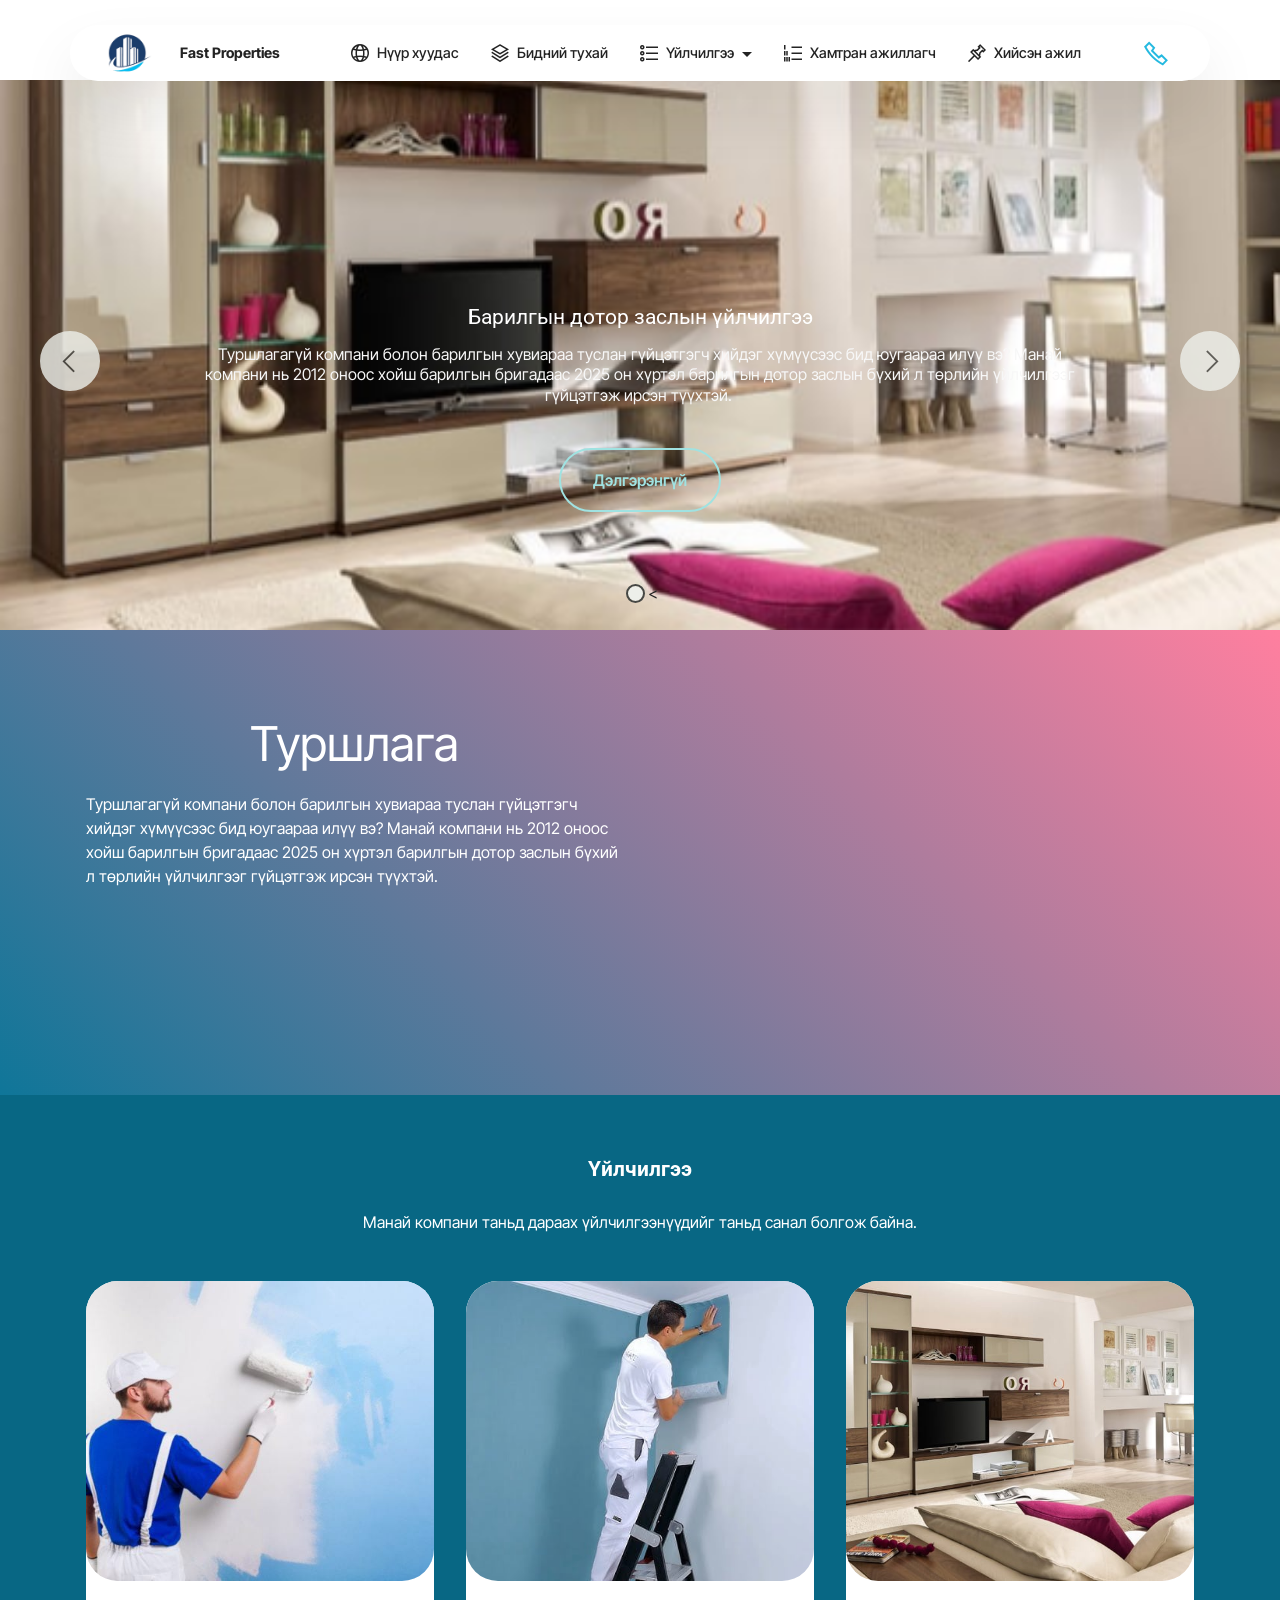
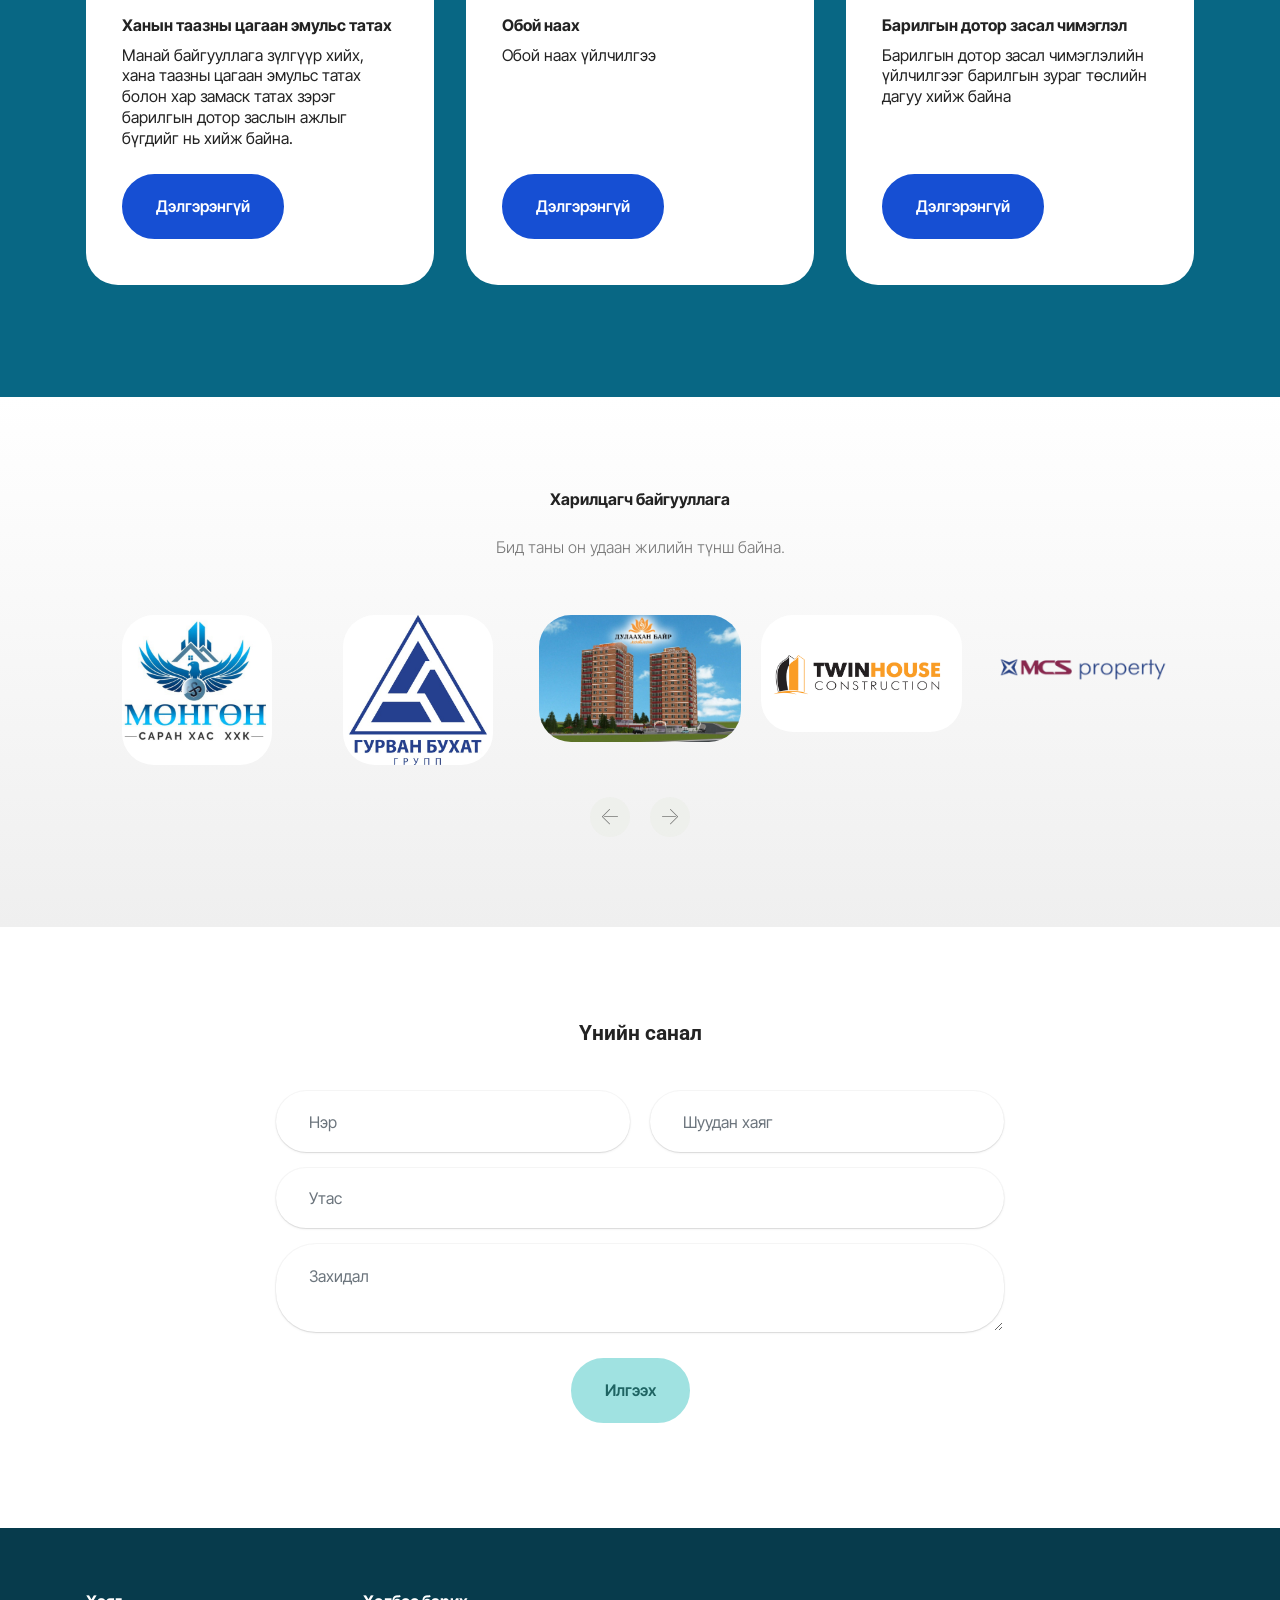
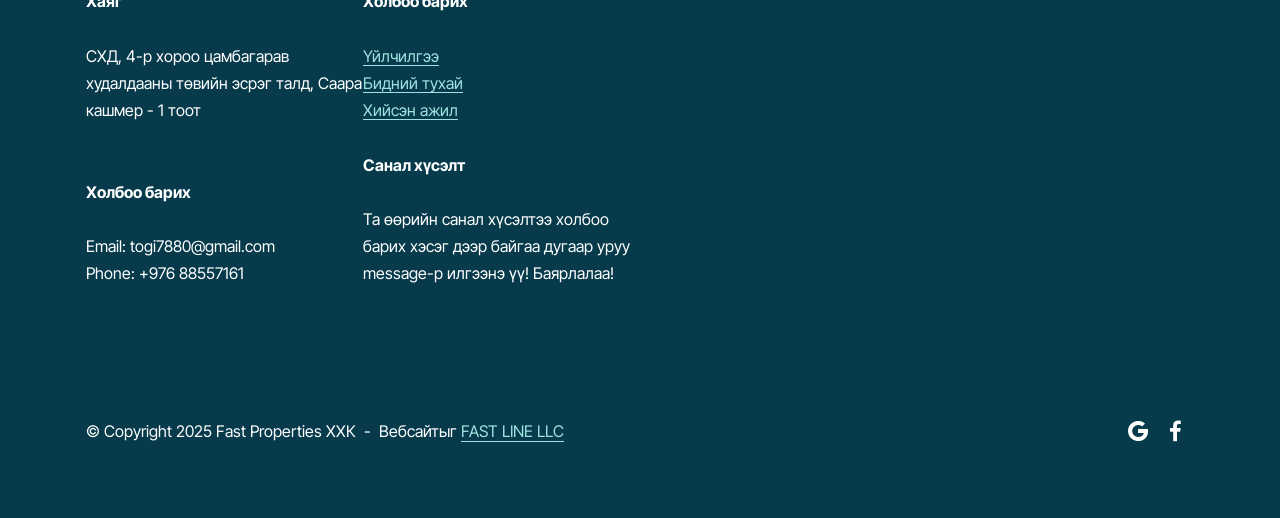
==== commit f3158b90: "Update index.html" ====
--- a/index.html
+++ b/index.html
@@ -372,10 +372,10 @@
             </div>
         </div>
     </div>
-</section><section class="display-7" style="padding: 0;align-items: center;justify-content: center;flex-wrap: wrap;    align-content: center;display: flex;position: relative;height: 4rem;"><a href="https://mobiri.se/980983" style="flex: 1 1;height: 4rem;position: absolute;width: 100%;z-index: 1;"><img alt="" style="height: 4rem;" src="[data-uri]"></a><p style="margin: 0;text-align: center;" class="display-7">&#8204;</p><a style="z-index:1" href="https://mobirise.com"> Website Builder Software</a></section><script src="assets/bootstrap/js/bootstrap.bundle.min.js"></script>  <script src="assets/smoothscroll/smooth-scroll.js"></script>  <script src="assets/ytplayer/index.js"></script>  <script src="assets/dropdown/js/navbar-dropdown.js"></script>  <script src="assets/mbr-clients-slider/mbr-clients-slider.js"></script>  <script src="assets/theme/js/script.js"></script>  <script src="assets/formoid/formoid.min.js"></script>  
+</section><script src="assets/bootstrap/js/bootstrap.bundle.min.js"></script>  <script src="assets/smoothscroll/smooth-scroll.js"></script>  <script src="assets/ytplayer/index.js"></script>  <script src="assets/dropdown/js/navbar-dropdown.js"></script>  <script src="assets/mbr-clients-slider/mbr-clients-slider.js"></script>  <script src="assets/theme/js/script.js"></script>  <script src="assets/formoid/formoid.min.js"></script>  
   
   
  <div id="scrollToTop" class="scrollToTop mbr-arrow-up"><a style="text-align: center;"><i class="mbr-arrow-up-icon mbr-arrow-up-icon-cm cm-icon cm-icon-smallarrow-up"></i></a></div>
     <input name="animation" type="hidden">
   </body>
-</html>+</html>
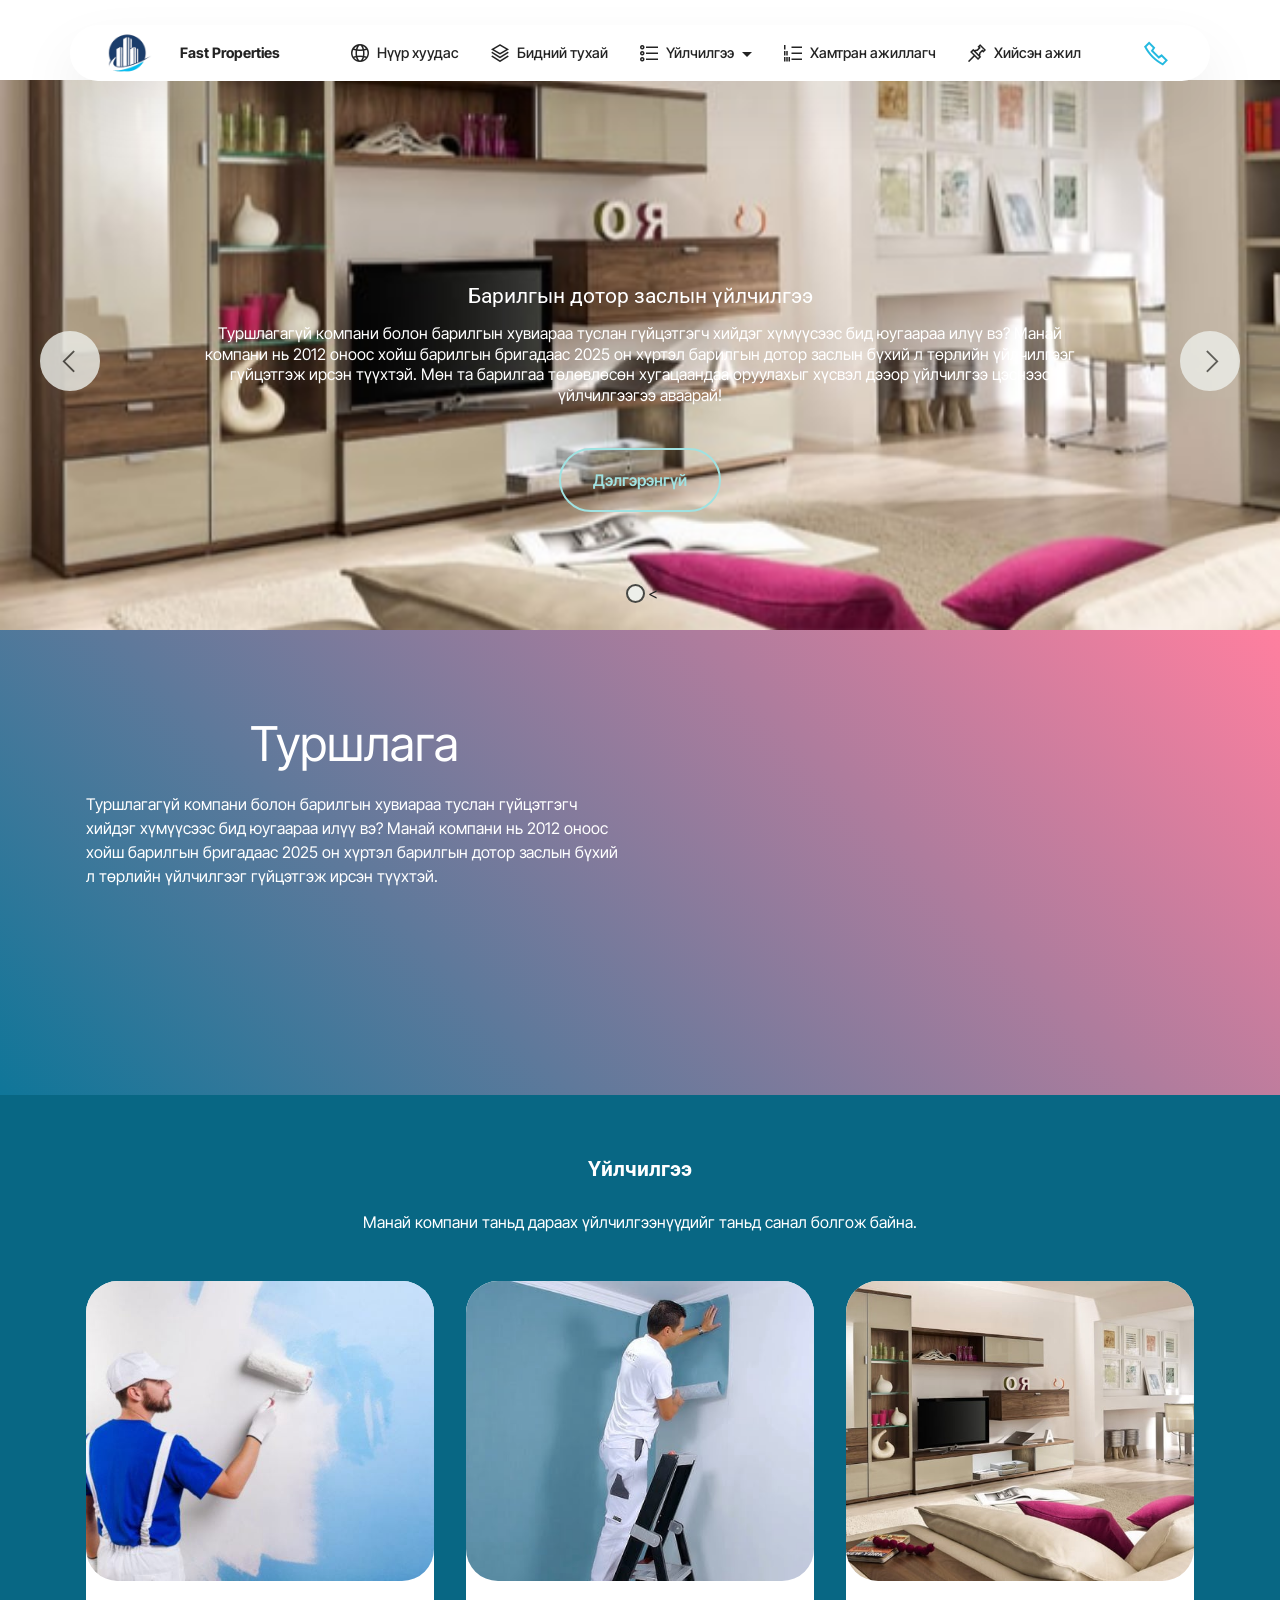
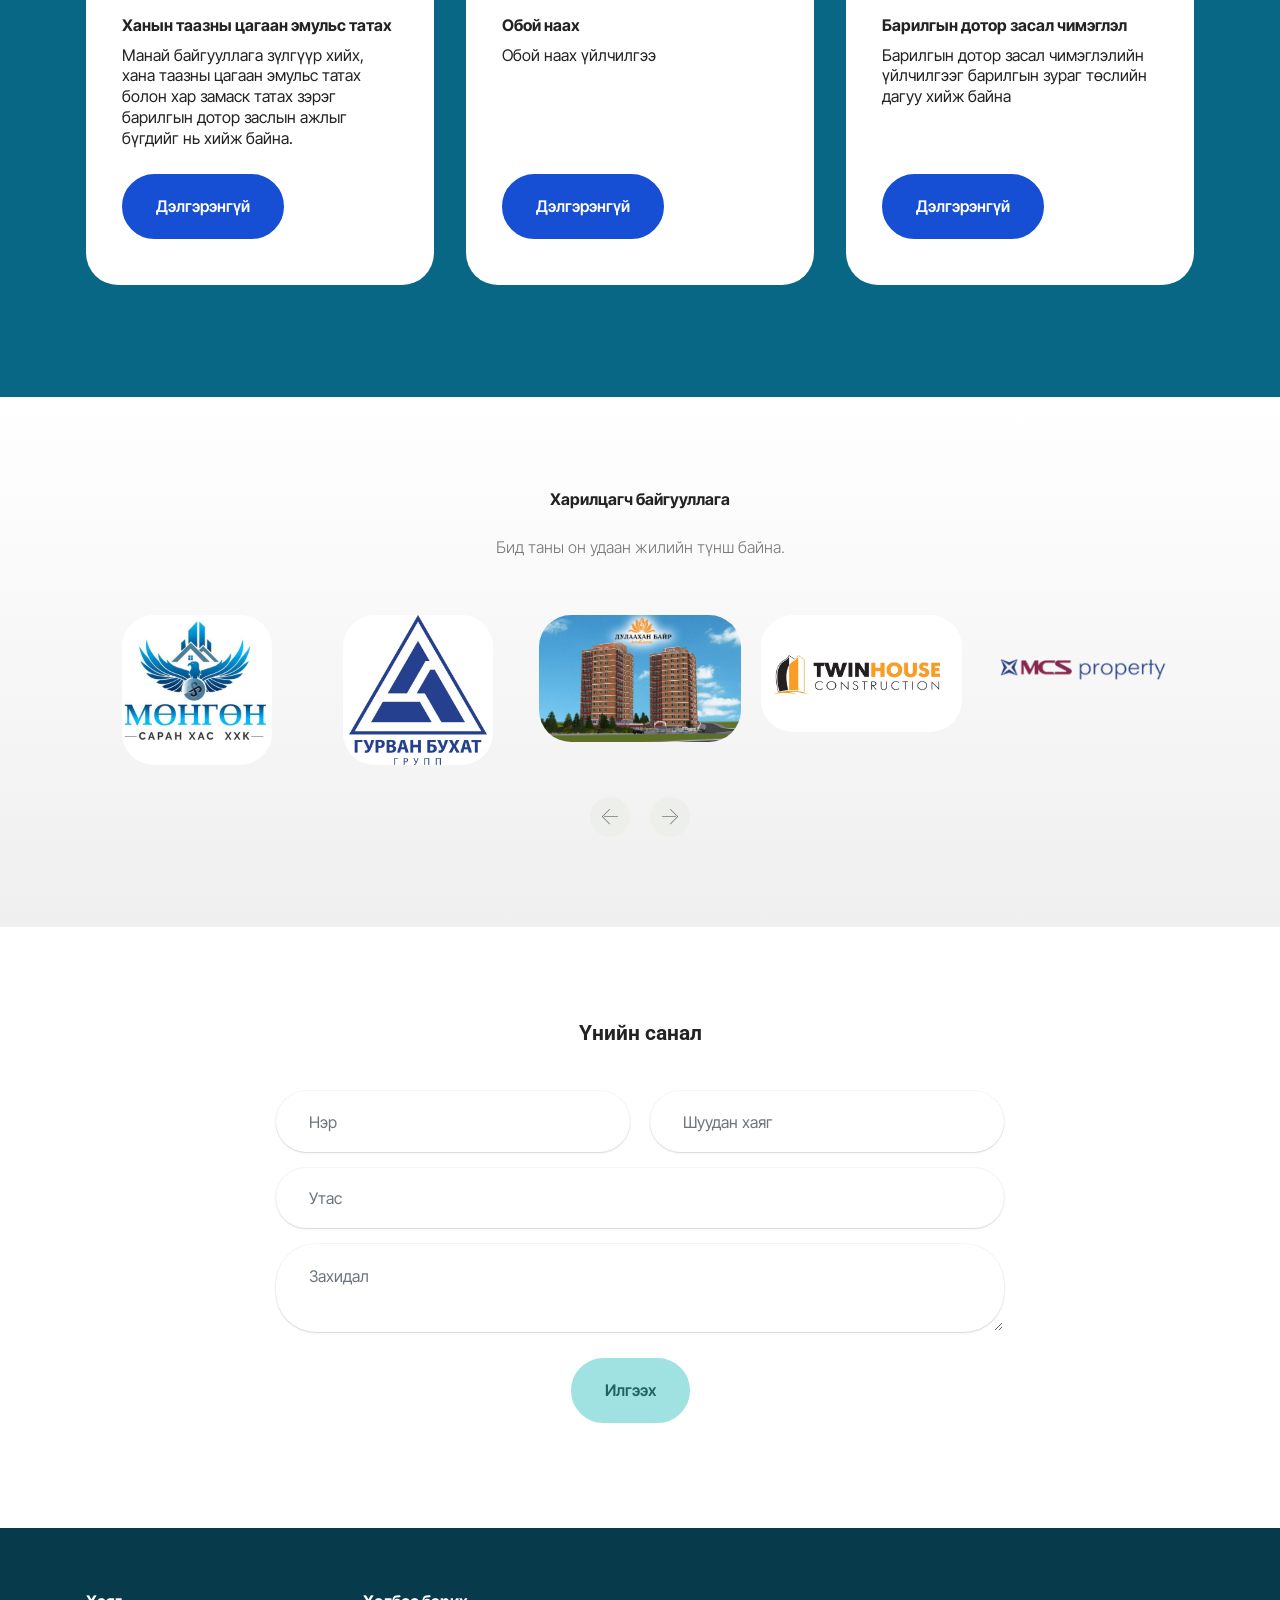
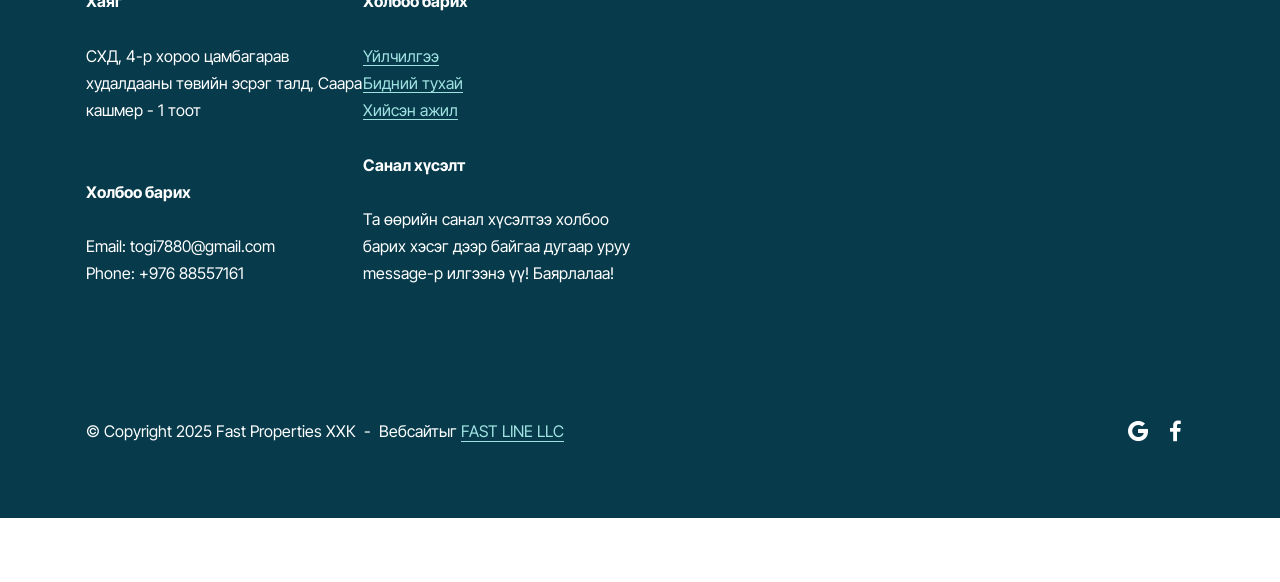
==== commit 415ee237: "create github pages" ====
--- a/index.html
+++ b/index.html
@@ -66,7 +66,7 @@
 						<a class="nav-link link text-black text-primary display-4" href="page7.html" aria-expanded="false"><span class="mobi-mbri mobi-mbri-layers mbr-iconfont mbr-iconfont-btn"></span>Бидний тухай</a>
 					</li>
 					<li class="nav-item dropdown">
-						<a class="nav-link link dropdown-toggle text-black show display-4" href="index.html#features025-1p" data-toggle="dropdown-submenu" data-bs-toggle="dropdown" data-bs-auto-close="outside" aria-expanded="false"><span class="mobi-mbri mobi-mbri-bulleted-list mbr-iconfont mbr-iconfont-btn"></span>Үйлчилгээ</a><div class="dropdown-menu show" aria-labelledby="dropdown-576" data-bs-popper="none"><a class="dropdown-item text-black text-primary display-4" href="index.html#features04-w">Хана тааз эмуль татах</a><a class="dropdown-item text-black text-primary display-4" href="index.html#features04-w">Хана тааз тэгшилгээ зүлгүүр</a><a class="dropdown-item text-black text-primary display-4" href="index.html#features04-w">Обой наах</a><a class="dropdown-item text-black text-primary display-4" href="index.html#features04-w">Бусад барилгын дотор засал</a></div>
+						<a class="nav-link link dropdown-toggle text-black show display-4" href="index.html#features025-1p" data-toggle="dropdown-submenu" data-bs-toggle="dropdown" data-bs-auto-close="outside" aria-expanded="false"><span class="mobi-mbri mobi-mbri-bulleted-list mbr-iconfont mbr-iconfont-btn"></span>Үйлчилгээ</a><div class="dropdown-menu show" aria-labelledby="dropdown-576" data-bs-popper="none"><div class="dropdown"><a class="dropdown-item text-black text-primary dropdown-toggle display-4" href="index.html#features04-w" data-toggle="dropdown-submenu" data-bs-toggle="dropdown" data-bs-auto-close="outside">Хаалга суулгалт</a><div class="dropdown-menu dropdown-submenu" data-bs-popper="none" aria-labelledby="dropdown-105"><a class="dropdown-item text-black text-primary display-4" href="index.html#features04-w">New Item</a></div></div><a class="dropdown-item text-black text-primary display-4" href="index.html#features04-w">Паркет&nbsp;</a><a class="dropdown-item text-black text-primary display-4" href="index.html#features04-w">Чулуун шал суурилуулалтын ажил</a><a class="dropdown-item text-black text-primary display-4" href="index.html#features04-w">Шатны гишгүүр плитаны ажил</a><a class="dropdown-item text-black text-primary display-4" href="index.html#features04-w">Плитаны ажил</a><a class="dropdown-item text-black text-primary display-4" href="index.html#features04-w">Ванны суурь гагнах, бүрэх</a><a class="dropdown-item text-black text-primary display-4" href="index.html#features04-w">Хана тааз эмуль татах</a><a class="dropdown-item text-black text-primary display-4" href="index.html#features04-w">Коридор шатны хонгил засал</a><a class="dropdown-item text-black text-primary display-4" href="index.html#features04-w">Хана тааз тэгшилгээ зүлгүүр</a><a class="dropdown-item text-black text-primary display-4" href="index.html#features04-w">Обой наах</a><a class="dropdown-item text-black text-primary display-4" href="index.html#features04-w">Бусад барилгын дотор засал</a><a class="dropdown-item text-black text-primary display-4" href="index.html#features04-w">Өрлөгийн ажил</a><a class="dropdown-item text-black text-primary display-4" href="index.html#features04-w">Шаврын ажил</a><a class="dropdown-item text-black text-primary display-4" href="index.html#features04-w">Полистрол хана угсралт</a><a class="dropdown-item text-black text-primary display-4" href="index.html#features04-w" aria-expanded="false">Шал зутгалтын ажил</a><a class="dropdown-item text-black text-primary display-4" href="index.html#features04-w">Шал зутгалтын ажил</a></div>
 					</li><li class="nav-item"><a class="nav-link link text-black display-4" href="index.html#clients-3d"><span class="mobi-mbri mobi-mbri-numbered-list mbr-iconfont mbr-iconfont-btn"></span>Хамтран ажиллагч</a></li><li class="nav-item"><a class="nav-link link text-black text-primary display-4" href="page4.html"><span class="mobi-mbri mobi-mbri-pin mbr-iconfont mbr-iconfont-btn"></span>Хийсэн ажил</a></li></ul>
 				<div class="icons-menu">
 					<a class="iconfont-wrapper" href="tel:+97688557161">
@@ -84,9 +84,9 @@
 
 <section data-bs-version="5.1" class="slider3 cid-tOzKWDdz7D" id="slider03-36">
     
-    <div class="carousel slide carousel-fade" id="uOLNNN3xUJ" data-interval="3000" data-bs-interval="3000">
+    <div class="carousel slide carousel-fade" id="uUvdTb5PKj" data-interval="3000" data-bs-interval="3000">
         <ol class="carousel-indicators">
-            <li data-slide-to="0" data-bs-slide-to="0" class="active" data-target="#uOLNNN3xUJ" data-bs-target="#uOLNNN3xUJ"></li>
+            <li data-slide-to="0" data-bs-slide-to="0" class="active" data-target="#uUvdTb5PKj" data-bs-target="#uUvdTb5PKj"></li>
             &lt;
             
         </ol>
@@ -99,17 +99,17 @@
                     
                     <div class="carousel-caption">
                         <h5 class="mbr-section-subtitle mbr-fonts-style mb-3 display-2">Барилгын дотор заслын үйлчилгээ</h5>
-                        <p class="mbr-section-text mbr-fonts-style mb-4 display-7">Туршлагагүй компани болон барилгын хувиараа туслан гүйцэтгэгч хийдэг хүмүүсээс бид юугаараа илүү вэ? Манай компани нь 2012 оноос хойш барилгын бригадаас 2025 он хүртэл барилгын дотор заслын бүхий л төрлийн үйлчилгээг гүйцэтгэж ирсэн түүхтэй.&nbsp;</p>
+                        <p class="mbr-section-text mbr-fonts-style mb-4 display-7">Туршлагагүй компани болон барилгын хувиараа туслан гүйцэтгэгч хийдэг хүмүүсээс бид юугаараа илүү вэ? Манай компани нь 2012 оноос хойш барилгын бригадаас 2025 он хүртэл барилгын дотор заслын бүхий л төрлийн үйлчилгээг гүйцэтгэж ирсэн түүхтэй. Мөн та барилгаа төлөвлөсөн хугацаандаа оруулахыг хүсвэл дээор үйлчилгээ цэснээс үйлчилгээгээ аваарай!</p>
                         <div class="mbr-section-btn mb-5"><a class="btn btn-warning-outline display-7" href="page6.html">Дэлгэрэнгүй</a></div>     
                     </div>
                 </div>
             </div>
         </div>
-        <a class="carousel-control carousel-control-prev" role="button" data-slide="prev" data-bs-slide="prev" href="#uOLNNN3xUJ">
+        <a class="carousel-control carousel-control-prev" role="button" data-slide="prev" data-bs-slide="prev" href="#uUvdTb5PKj">
             <span class="mobi-mbri mobi-mbri-arrow-prev" aria-hidden="true"></span>
             <span class="sr-only visually-hidden">Previous</span>
         </a>
-        <a class="carousel-control carousel-control-next" role="button" data-slide="next" data-bs-slide="next" href="#uOLNNN3xUJ">
+        <a class="carousel-control carousel-control-next" role="button" data-slide="next" data-bs-slide="next" href="#uUvdTb5PKj">
             <span class="mobi-mbri mobi-mbri-arrow-next" aria-hidden="true"></span>
             <span class="sr-only visually-hidden">Next</span>
         </a>
@@ -286,7 +286,7 @@
         </div>
         <div class="row justify-content-center mt-4">
             <div class="col-lg-8 mx-auto mbr-form" data-form-type="formoid">
-                <form action="https://mobirise.eu/" method="POST" class="mbr-form form-with-styler" data-form-title="Form Name"><input type="hidden" name="email" data-form-email="true" value="eDBTC1ZrqQdBzzv9BKEwaWILdBh7kMVc93AE+VtrhPMWtMAG1FohNb3xvRkKjFOdQsxG5hEk1eqS0E2xMRXHEiEAJwbPhlpwGfdpJHXsizAU0dQhS2le+cgpL/h9d56Y">
+                <form action="https://mobirise.eu/" method="POST" class="mbr-form form-with-styler" data-form-title="Form Name"><input type="hidden" name="email" data-form-email="true" value="sM1FD0VMTfr7WhXJYiXDzCUGEP1m8+cuiNZa/dW8Nh30wSV63ul5BshPuOUmnE7MHv2NxXc8IvFtBhzTvX4iwsZaIHzFSG8+fKW3WyP00V+rpThZCySbLNb0nDL5BZNw">
                     <div class="row">
                         <div hidden="hidden" data-form-alert="" class="alert alert-success col-12">Илгээсэн баярлалаа! Бид эргэн холбогдох болно.</div>
                         <div hidden="hidden" data-form-alert-danger="" class="alert alert-danger col-12">
@@ -337,7 +337,7 @@
                     <br>Та өөрийн санал хүсэлтээ холбоо барих хэсэг дээр байгаа дугаар уруу message-р илгээнэ үү! Баярлалаа!</p>
             </div>
             <div class="col-12 col-md-6">
-                <div class="google-map"><iframe frameborder="0" style="border:0" src="https://www.google.com/maps/embed/v1/place?key=AIzaSyAtXm0x23nRCgazjDV2Kl3GTHRP411ougQ&amp;q=NOVA Hotel" allowfullscreen=""></iframe></div>
+                <div class="google-map"><iframe frameborder="0" style="border:0" src="https://www.google.com/maps/embed/v1/place?key=AIzaSyDbnCmnHmtigIYiD8jIfeHQv7gW2ANhHD4&amp;q=NOVA Hotel" allowfullscreen=""></iframe></div>
             </div>
         </div>
         <div class="footer-lower">
@@ -372,10 +372,10 @@
             </div>
         </div>
     </div>
-</section><script src="assets/bootstrap/js/bootstrap.bundle.min.js"></script>  <script src="assets/smoothscroll/smooth-scroll.js"></script>  <script src="assets/ytplayer/index.js"></script>  <script src="assets/dropdown/js/navbar-dropdown.js"></script>  <script src="assets/mbr-clients-slider/mbr-clients-slider.js"></script>  <script src="assets/theme/js/script.js"></script>  <script src="assets/formoid/formoid.min.js"></script>  
+</section><section class="display-7" style="padding: 0;align-items: center;justify-content: center;flex-wrap: wrap;    align-content: center;display: flex;position: relative;height: 4rem;"><a href="https://mobiri.se/980983" style="flex: 1 1;height: 4rem;position: absolute;width: 100%;z-index: 1;"><img alt="" style="height: 4rem;" src="[data-uri]"></a><p style="margin: 0;text-align: center;" class="display-7">&#8204;</p><a style="z-index:1" href="https://mobirise.com/builder/ai-website-generator.html">AI Website Generator</a></section><script src="assets/bootstrap/js/bootstrap.bundle.min.js"></script>  <script src="assets/smoothscroll/smooth-scroll.js"></script>  <script src="assets/ytplayer/index.js"></script>  <script src="assets/dropdown/js/navbar-dropdown.js"></script>  <script src="assets/mbr-clients-slider/mbr-clients-slider.js"></script>  <script src="assets/theme/js/script.js"></script>  <script src="assets/formoid/formoid.min.js"></script>  
   
   
  <div id="scrollToTop" class="scrollToTop mbr-arrow-up"><a style="text-align: center;"><i class="mbr-arrow-up-icon mbr-arrow-up-icon-cm cm-icon cm-icon-smallarrow-up"></i></a></div>
     <input name="animation" type="hidden">
   </body>
-</html>
+</html>
--- a/assets/mobirise/css/mbr-additional.css
+++ b/assets/mobirise/css/mbr-additional.css
@@ -1402,7 +1402,7 @@
 }
 .cid-tOzKWDdz7D .mbr-section-text,
 .cid-tOzKWDdz7D .mbr-section-btn {
-  color: #f7f7f7;
+  color: #ffffff;
   text-align: center;
 }
 .cid-tOzKWDdz7D H5 {
--- a/assets/mobirise/css/mbr-additional.css
+++ b/assets/mobirise/css/mbr-additional.css
@@ -1402,7 +1402,7 @@
 }
 .cid-tOzKWDdz7D .mbr-section-text,
 .cid-tOzKWDdz7D .mbr-section-btn {
-  color: #f7f7f7;
+  color: #ffffff;
   text-align: center;
 }
 .cid-tOzKWDdz7D H5 {
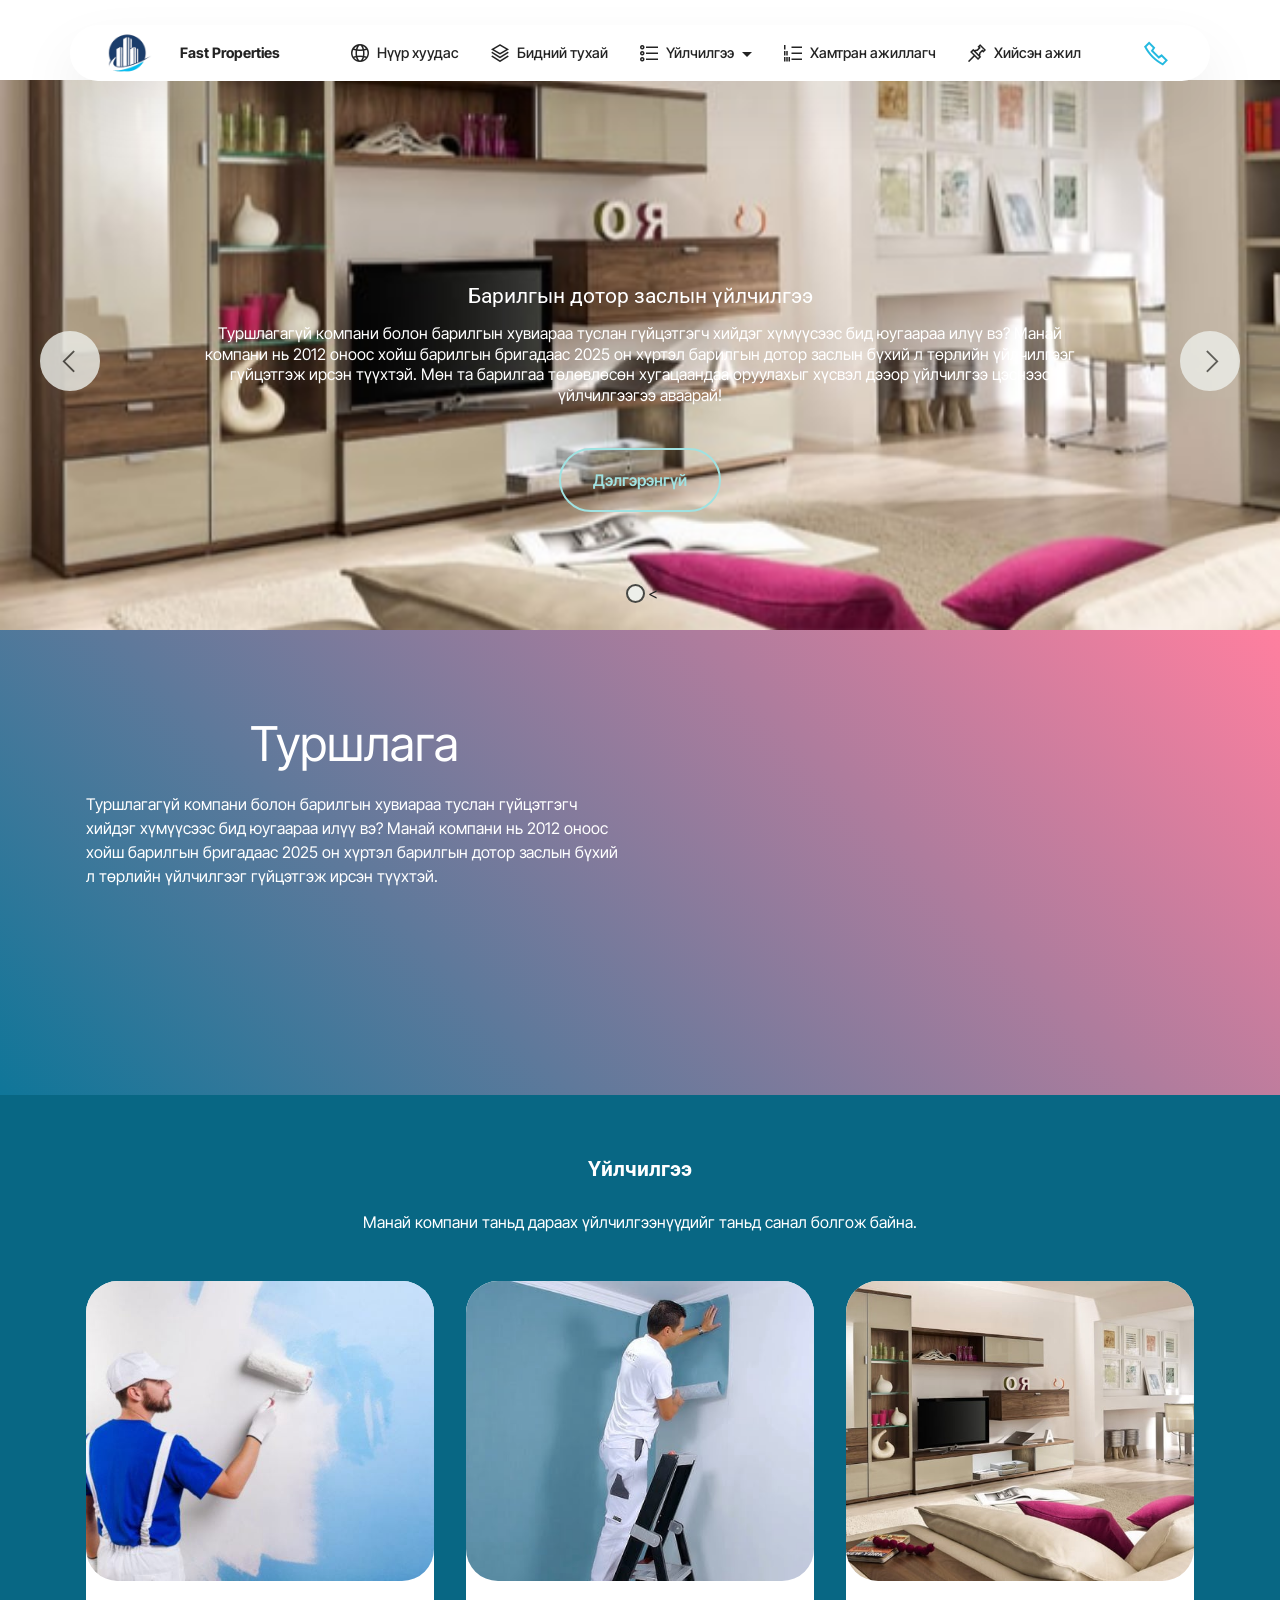
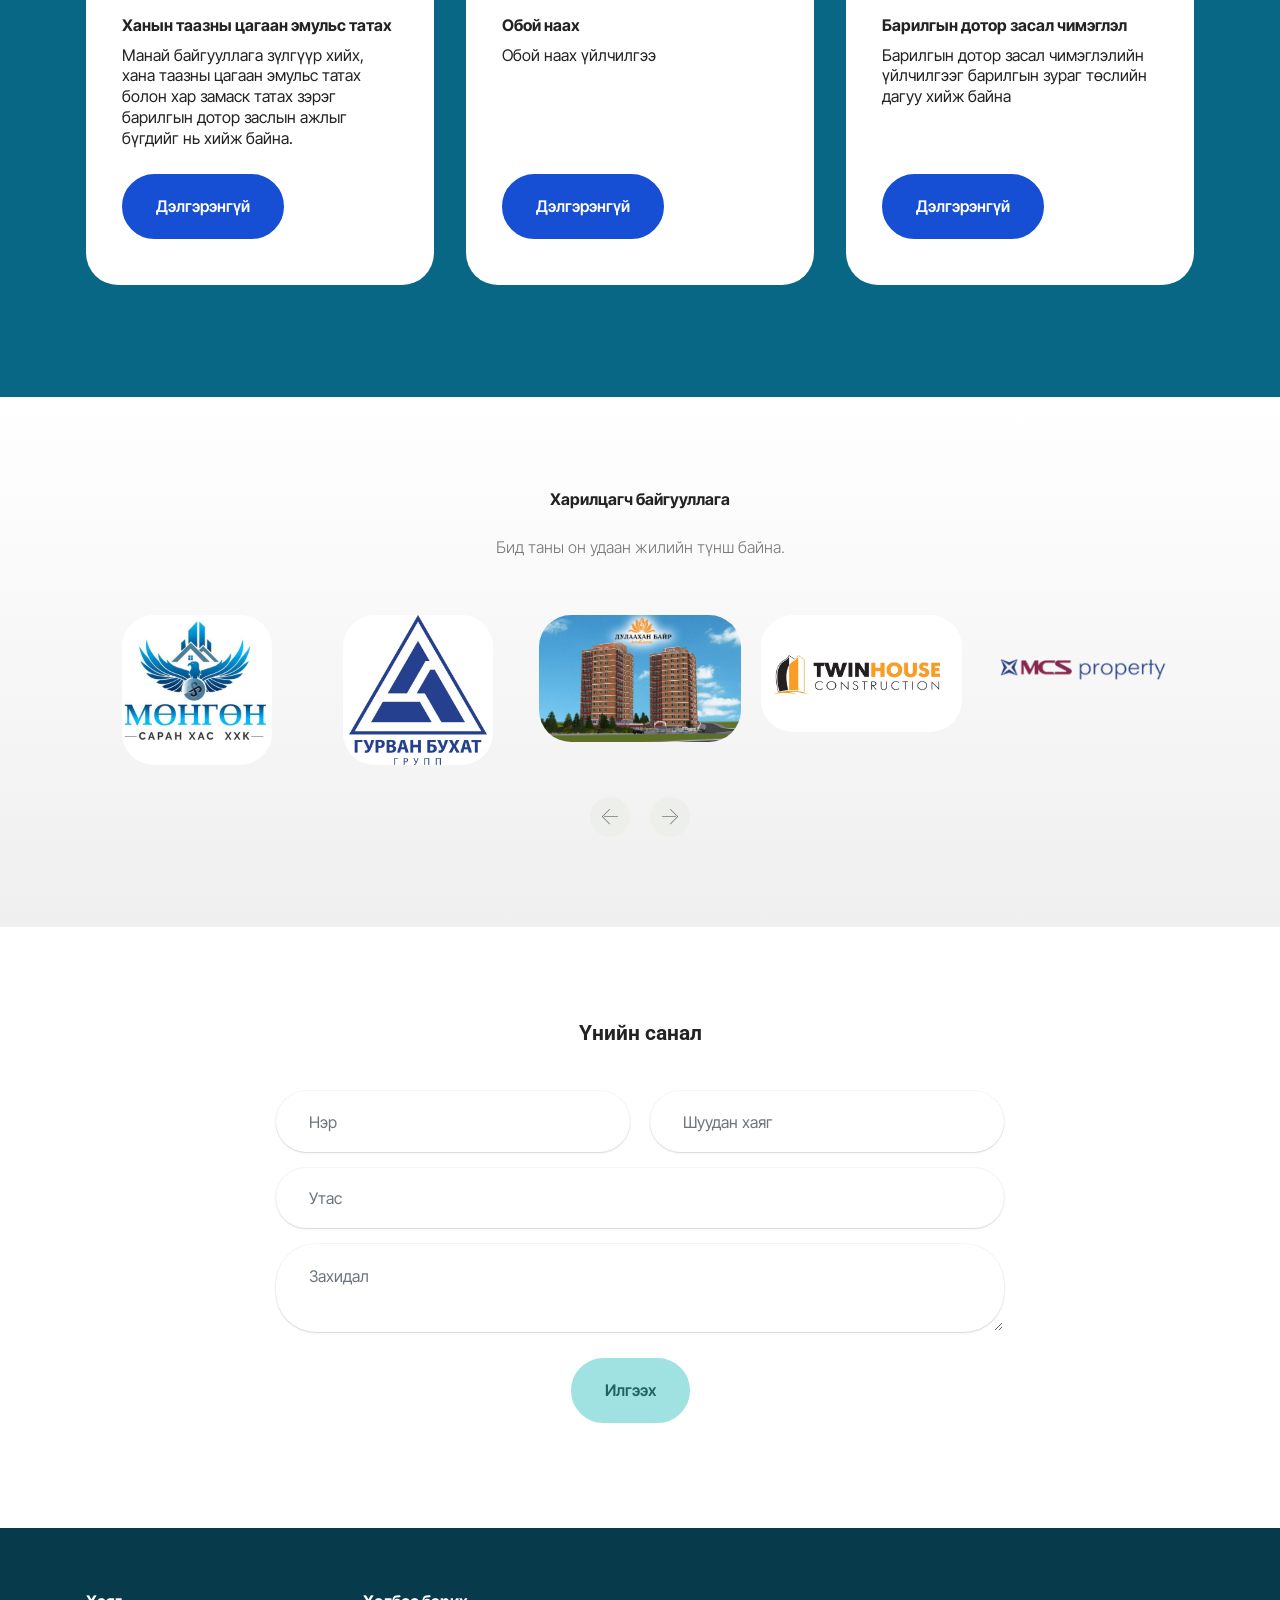
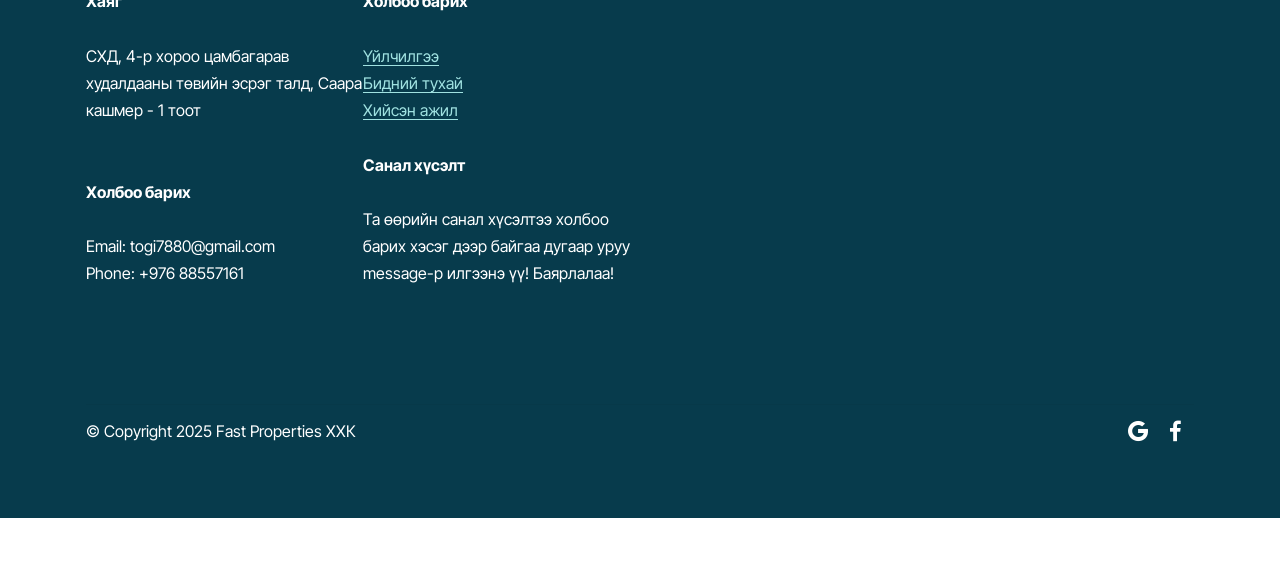
==== commit 0b7a8eca: "Update index.html" ====
--- a/index.html
+++ b/index.html
@@ -1,7 +1,6 @@
 <!DOCTYPE html>
 <html  >
 <head>
-  <!-- Site made with Mobirise Website Builder v5.9.4, https://mobirise.com -->
   <meta charset="UTF-8">
   <meta http-equiv="X-UA-Compatible" content="IE=edge">
   <meta name="generator" content="Mobirise v5.9.4, mobirise.com">
@@ -349,7 +348,7 @@
             <div class="media-container-row mbr-white">
                 <div class="col-sm-6 copyright">
                     <p class="mbr-text mbr-fonts-style display-7">
-                        © Copyright 2025 Fast Properties ХХК&nbsp; -&nbsp; Вебсайтыг <a href="http://www.facebook.com/fastlinexxk" class="text-warning" target="_blank">FAST LINE LLC</a></p>
+                        © Copyright 2025 Fast Properties ХХК </a></p>
                 </div>
                 <div class="col-md-6">
                     <div class="social-list align-right">
@@ -372,10 +371,10 @@
             </div>
         </div>
     </div>
-</section><section class="display-7" style="padding: 0;align-items: center;justify-content: center;flex-wrap: wrap;    align-content: center;display: flex;position: relative;height: 4rem;"><a href="https://mobiri.se/980983" style="flex: 1 1;height: 4rem;position: absolute;width: 100%;z-index: 1;"><img alt="" style="height: 4rem;" src="[data-uri]"></a><p style="margin: 0;text-align: center;" class="display-7">&#8204;</p><a style="z-index:1" href="https://mobirise.com/builder/ai-website-generator.html">AI Website Generator</a></section><script src="assets/bootstrap/js/bootstrap.bundle.min.js"></script>  <script src="assets/smoothscroll/smooth-scroll.js"></script>  <script src="assets/ytplayer/index.js"></script>  <script src="assets/dropdown/js/navbar-dropdown.js"></script>  <script src="assets/mbr-clients-slider/mbr-clients-slider.js"></script>  <script src="assets/theme/js/script.js"></script>  <script src="assets/formoid/formoid.min.js"></script>  
+</section><section class="display-7" style="padding: 0;align-items: center;justify-content: center;flex-wrap: wrap;    align-content: center;display: flex;position: relative;height: 4rem;"><a href="https://www.facebook.com/fastlinexxk" style="flex: 1 1;height: 4rem;position: absolute;width: 100%;z-index: 1;"><img alt="" style="height: 4rem;" src="[data-uri]"></a><p style="margin: 0;text-align: center;" class="display-7">&#8204;</p><a style="z-index:1" href="https://mobirise.com/builder/ai-website-generator.html">Developed by Fast Line LLCr</a></section><script src="assets/bootstrap/js/bootstrap.bundle.min.js"></script>  <script src="assets/smoothscroll/smooth-scroll.js"></script>  <script src="assets/ytplayer/index.js"></script>  <script src="assets/dropdown/js/navbar-dropdown.js"></script>  <script src="assets/mbr-clients-slider/mbr-clients-slider.js"></script>  <script src="assets/theme/js/script.js"></script>  <script src="assets/formoid/formoid.min.js"></script>  
   
   
  <div id="scrollToTop" class="scrollToTop mbr-arrow-up"><a style="text-align: center;"><i class="mbr-arrow-up-icon mbr-arrow-up-icon-cm cm-icon cm-icon-smallarrow-up"></i></a></div>
     <input name="animation" type="hidden">
   </body>
-</html>+</html>
